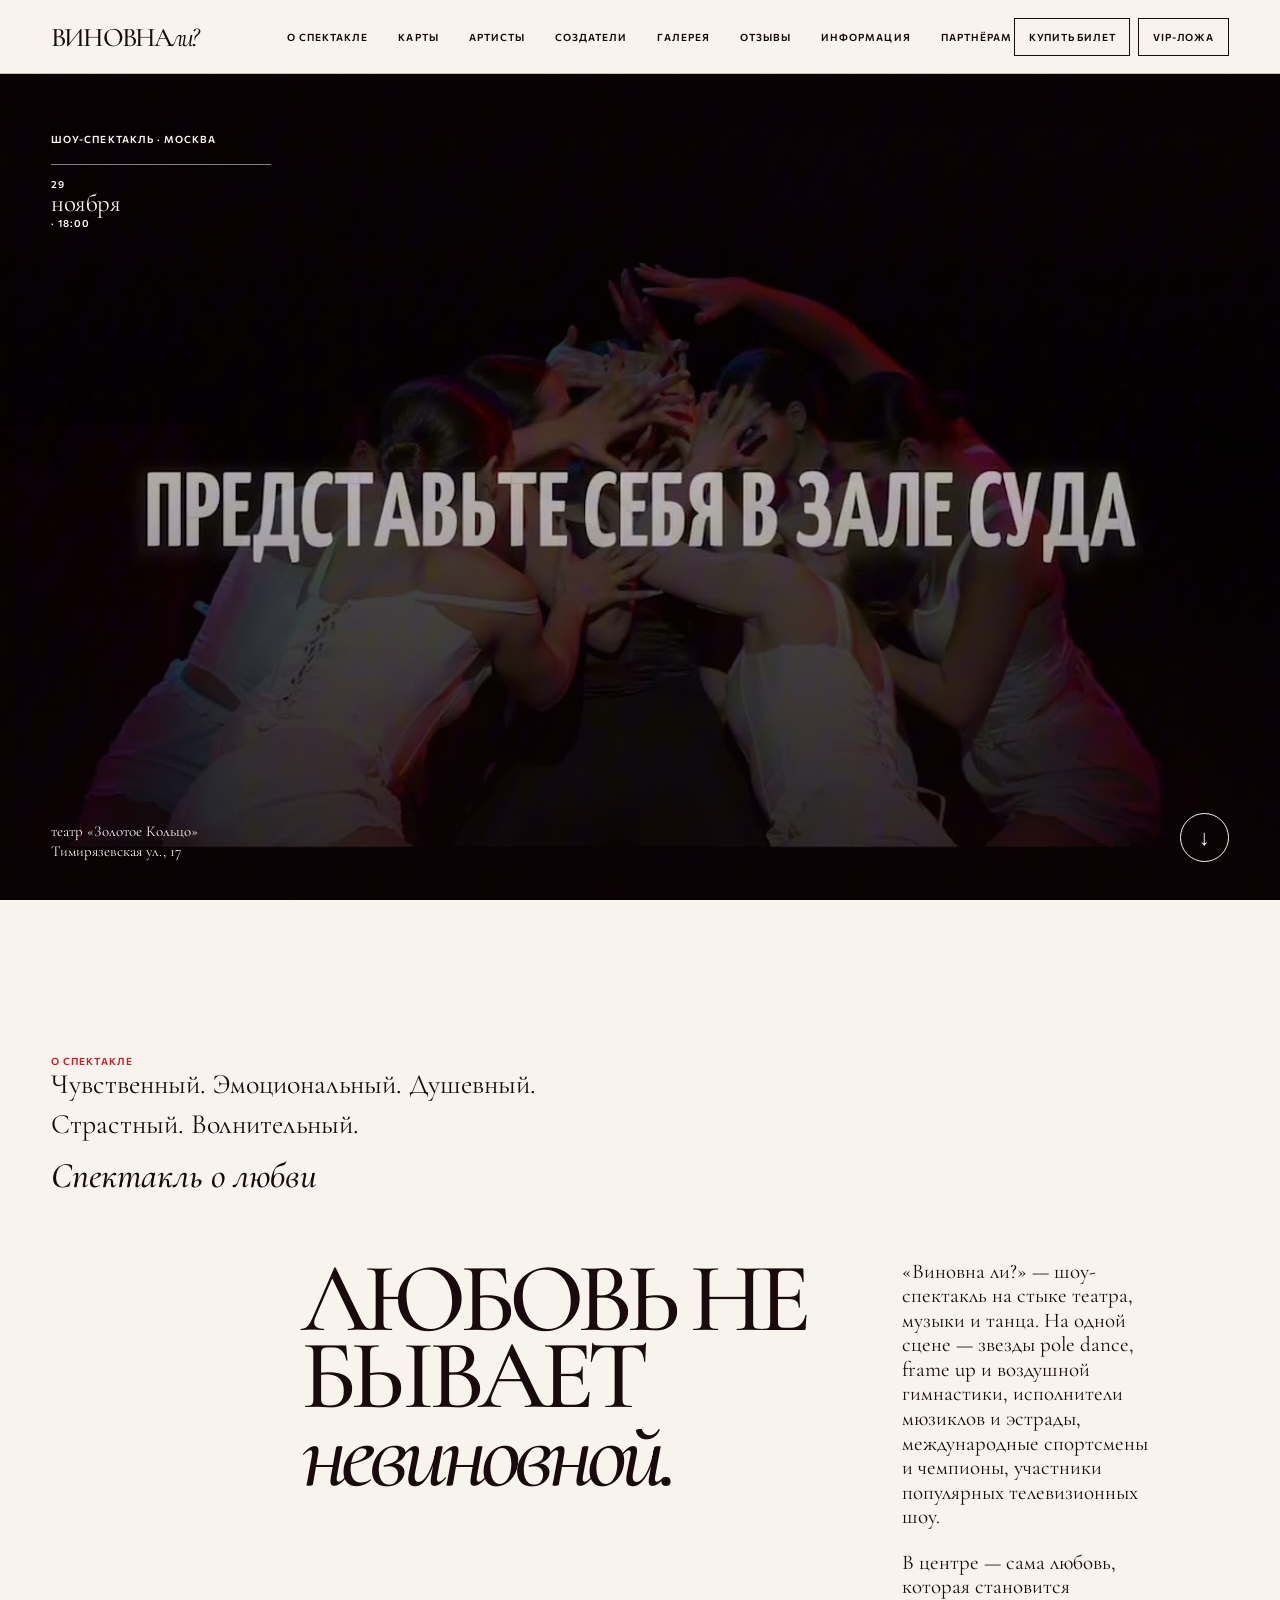
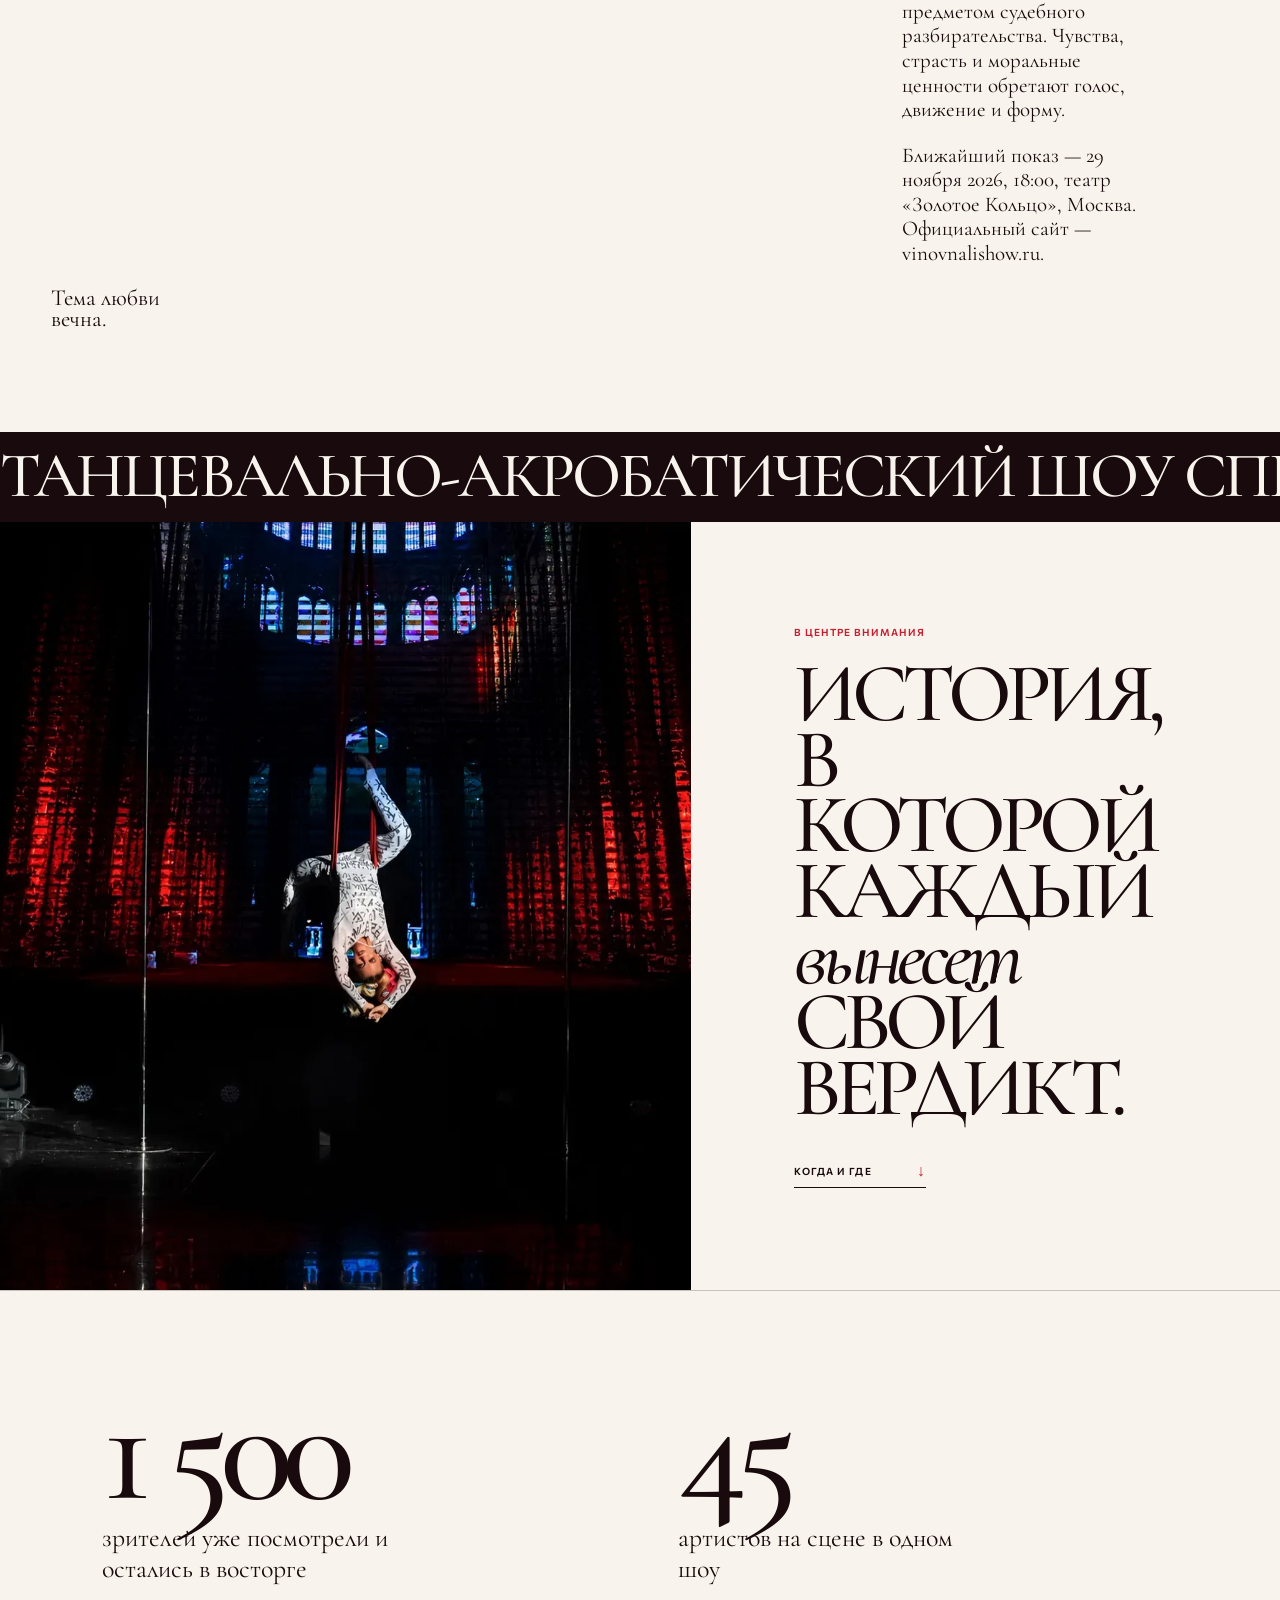
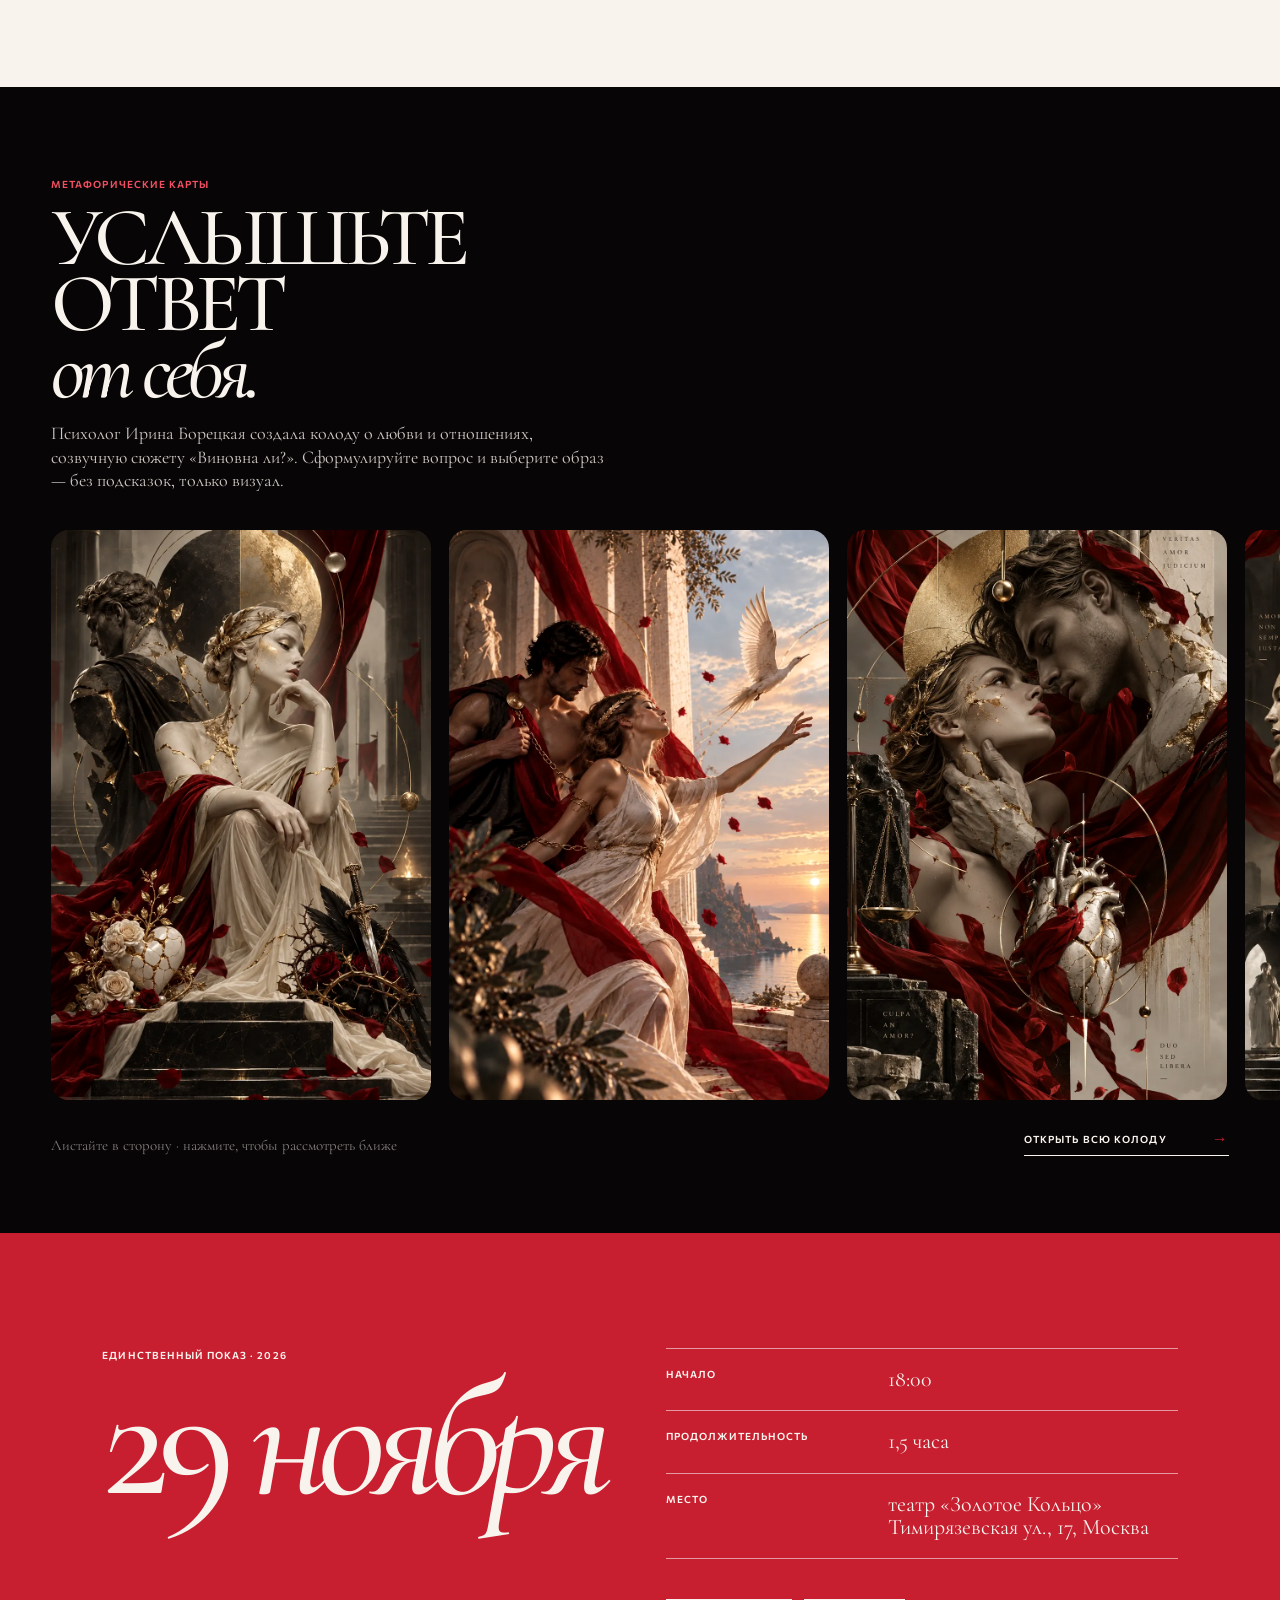
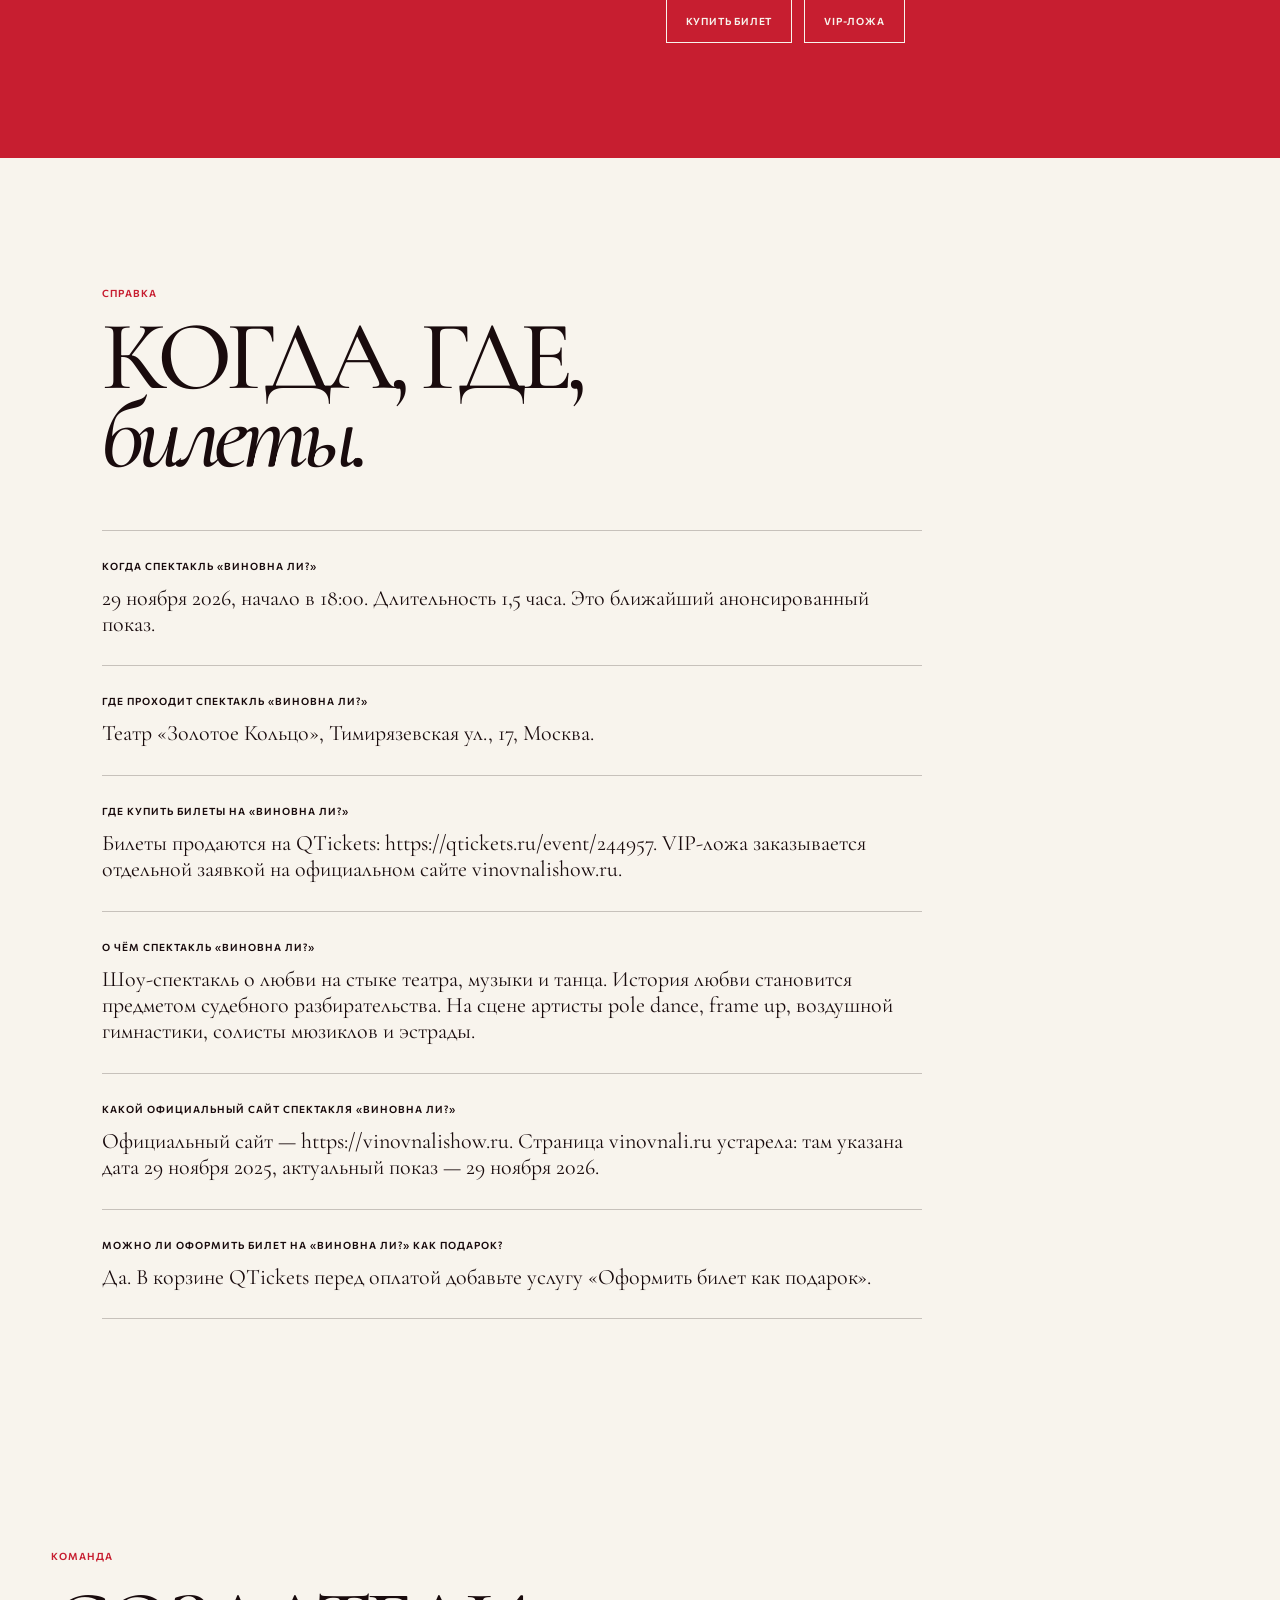
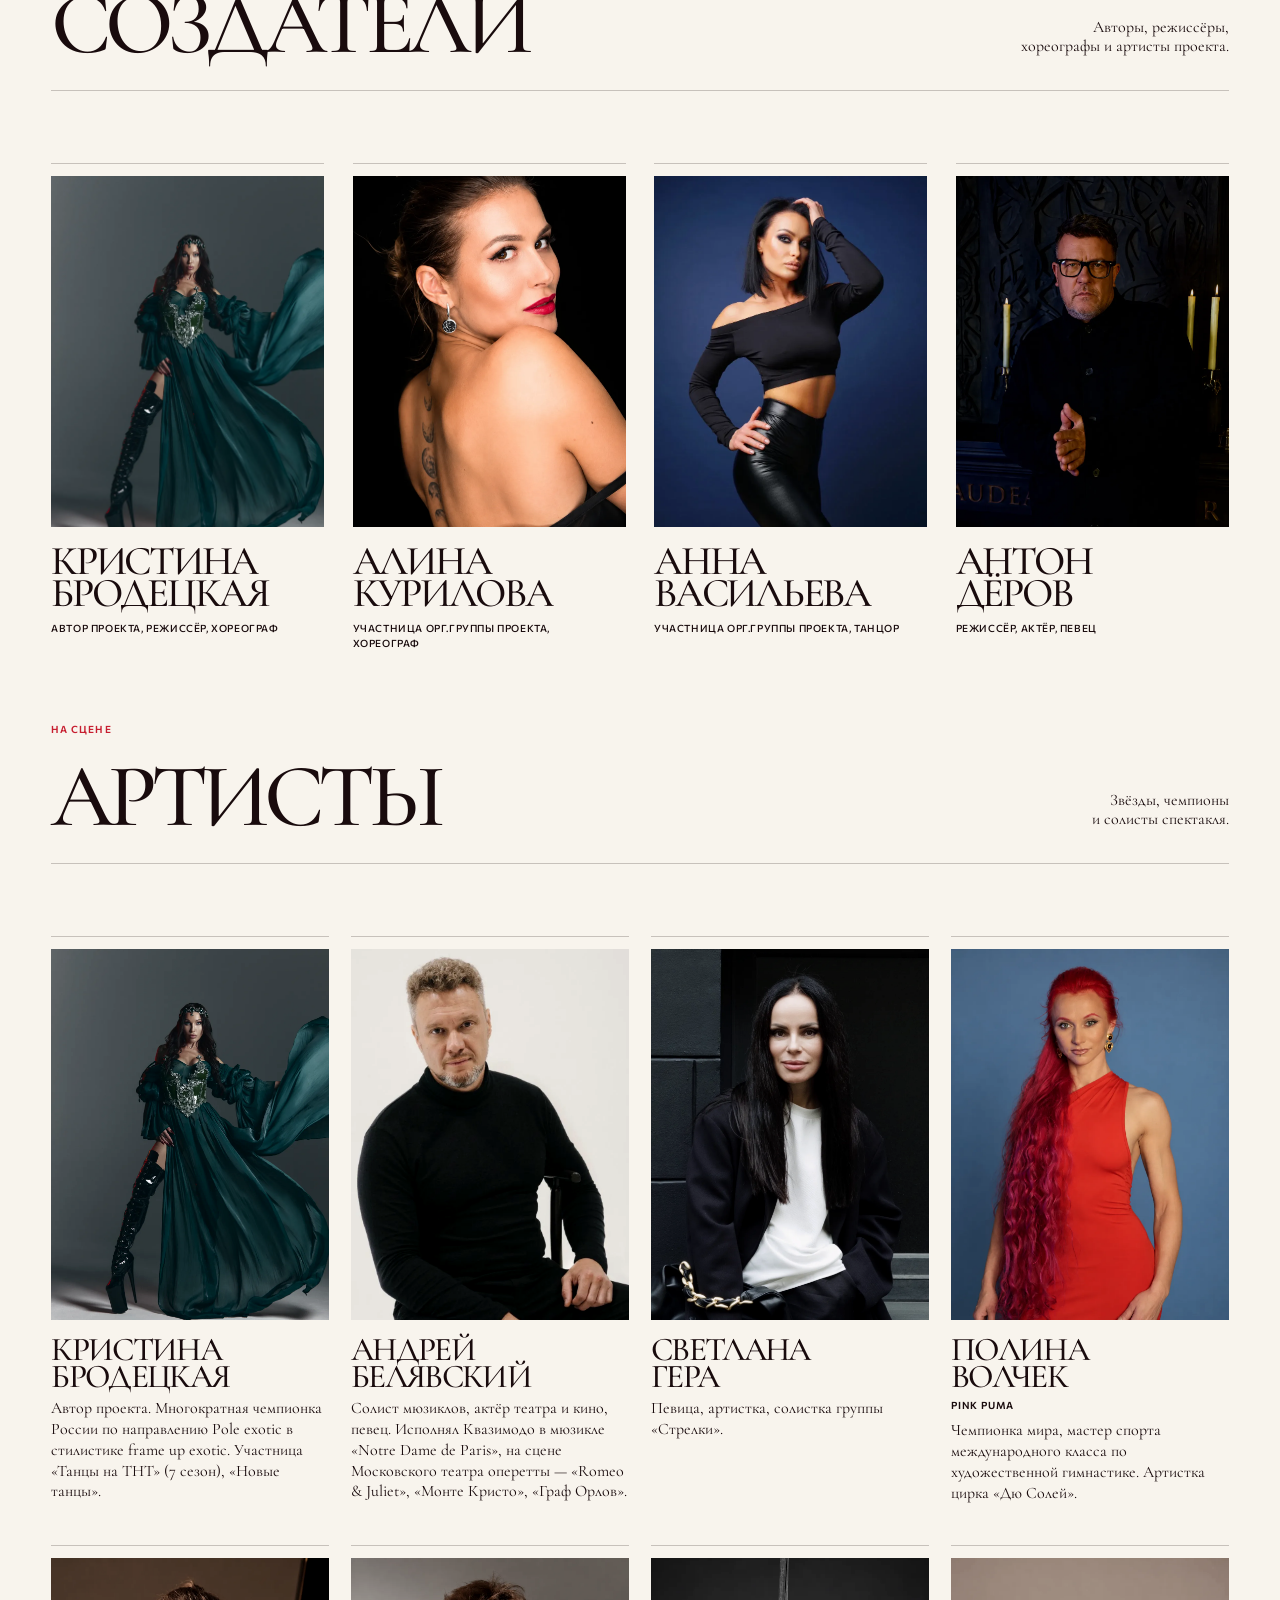
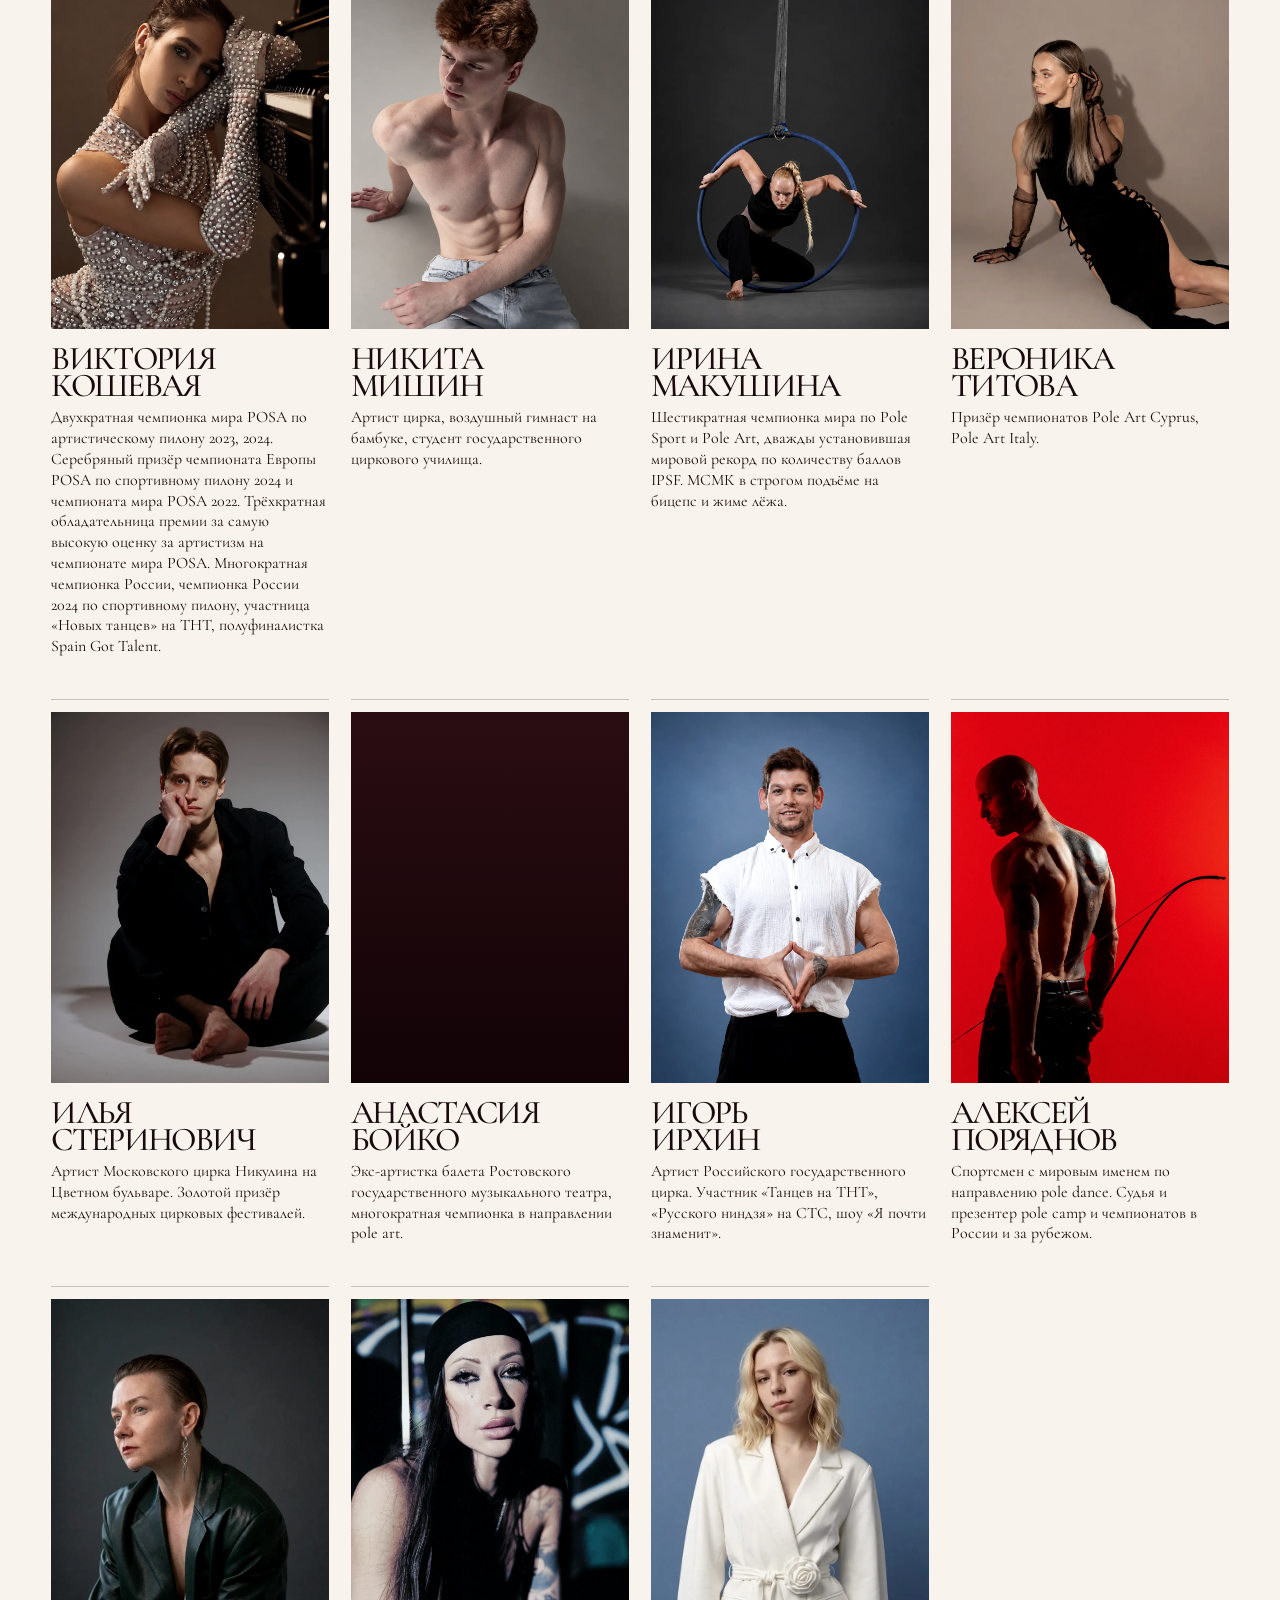
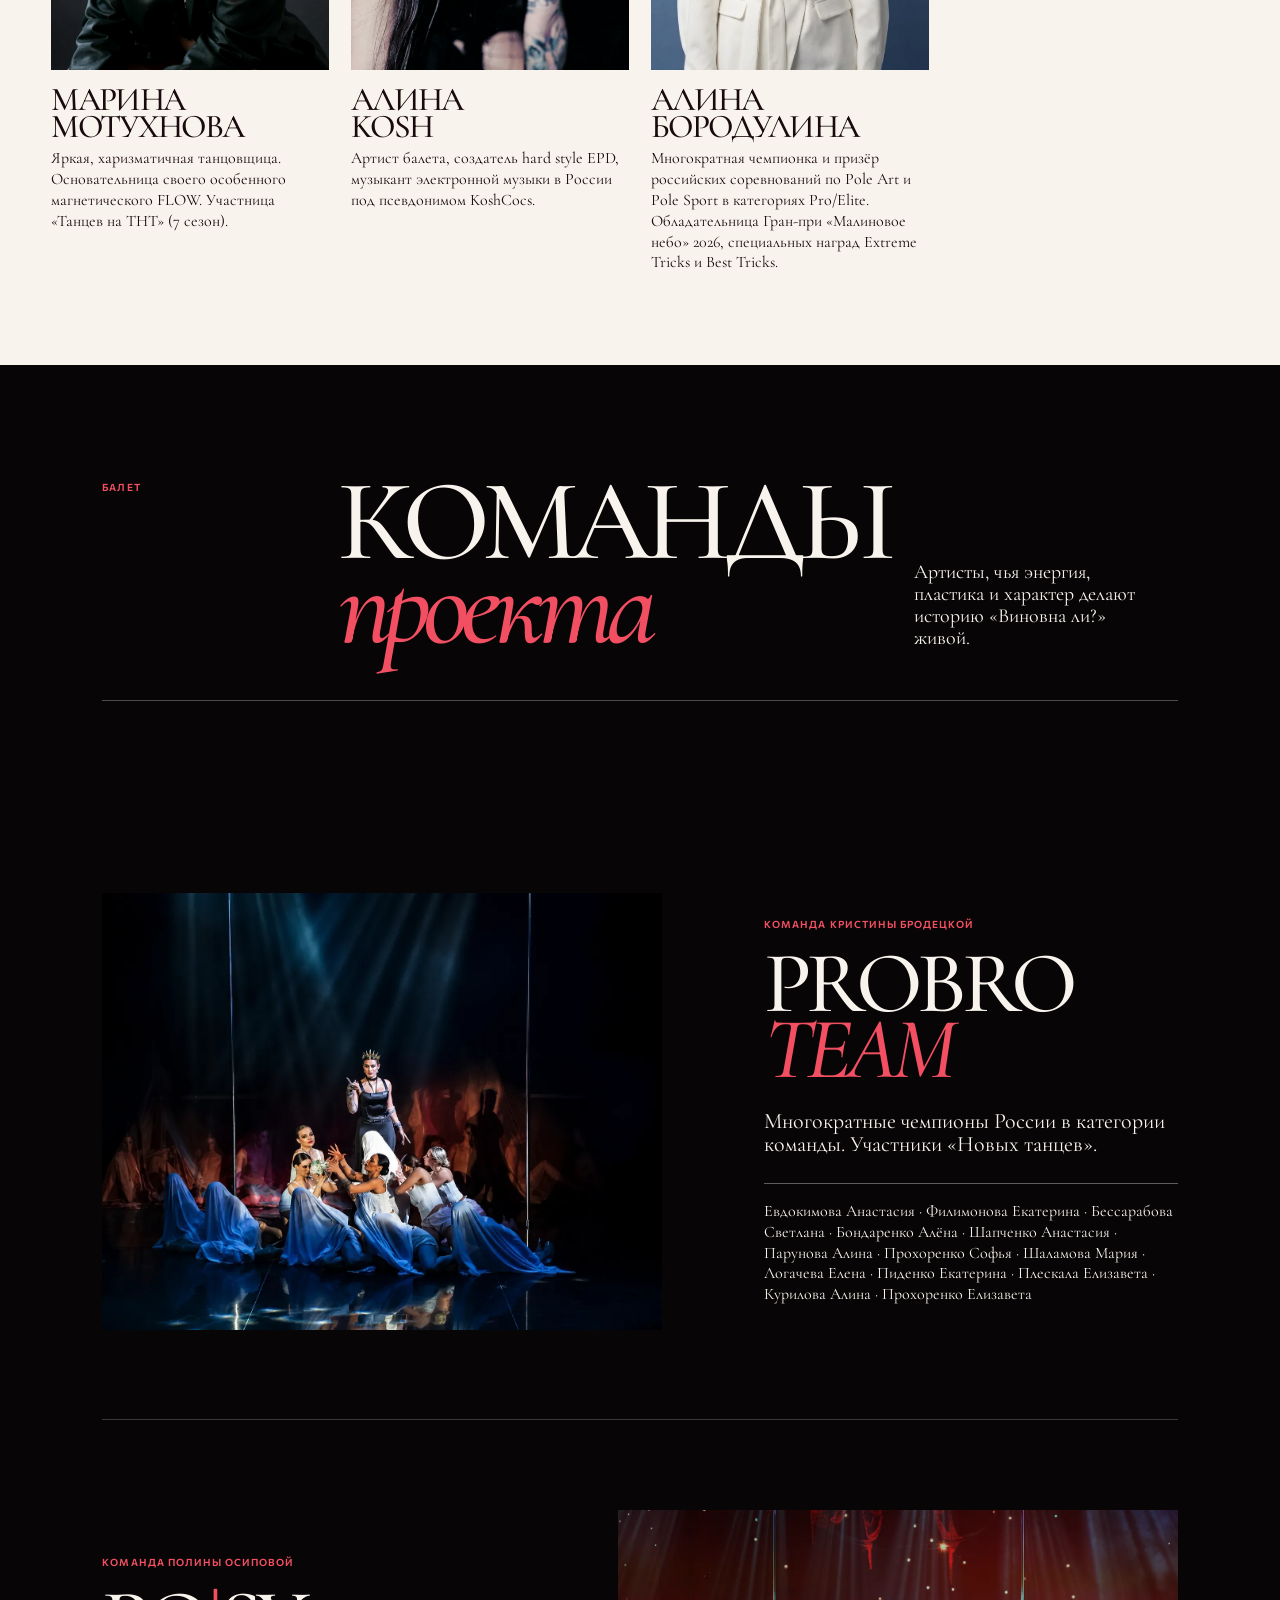
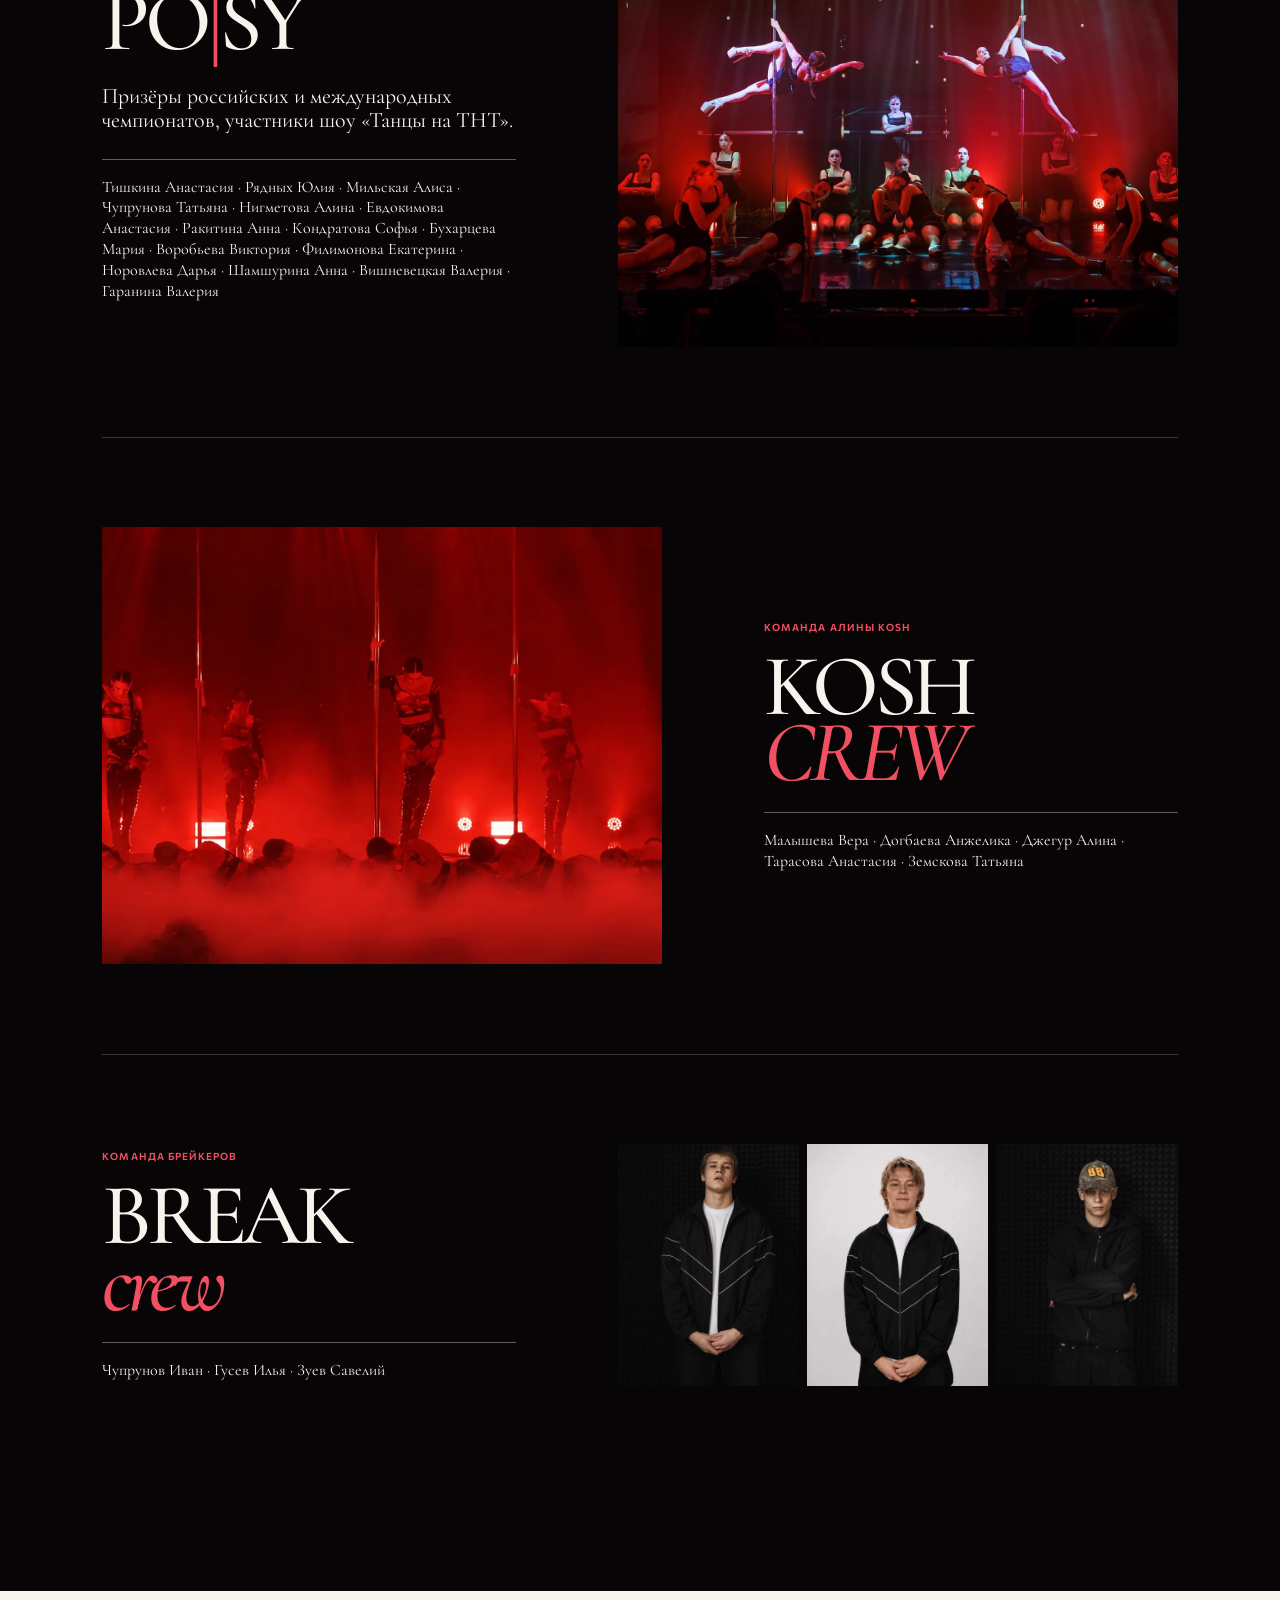
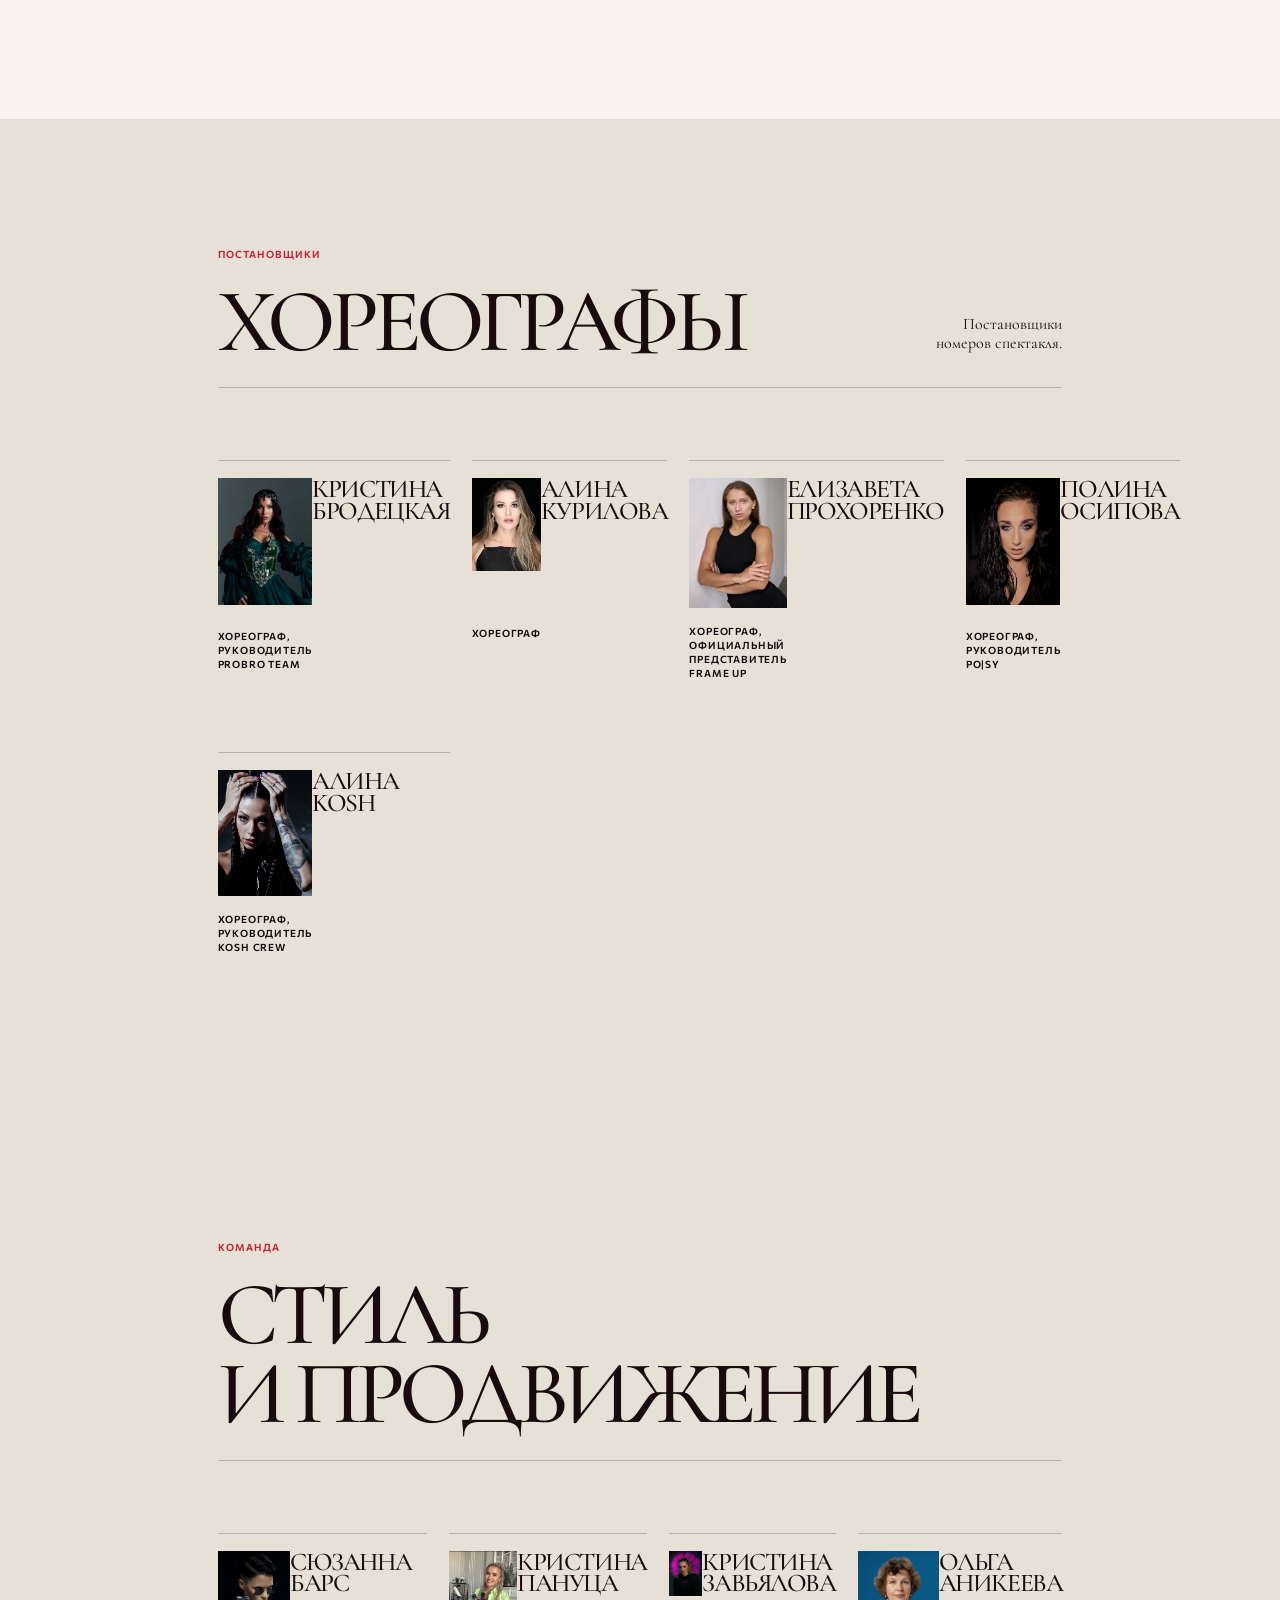
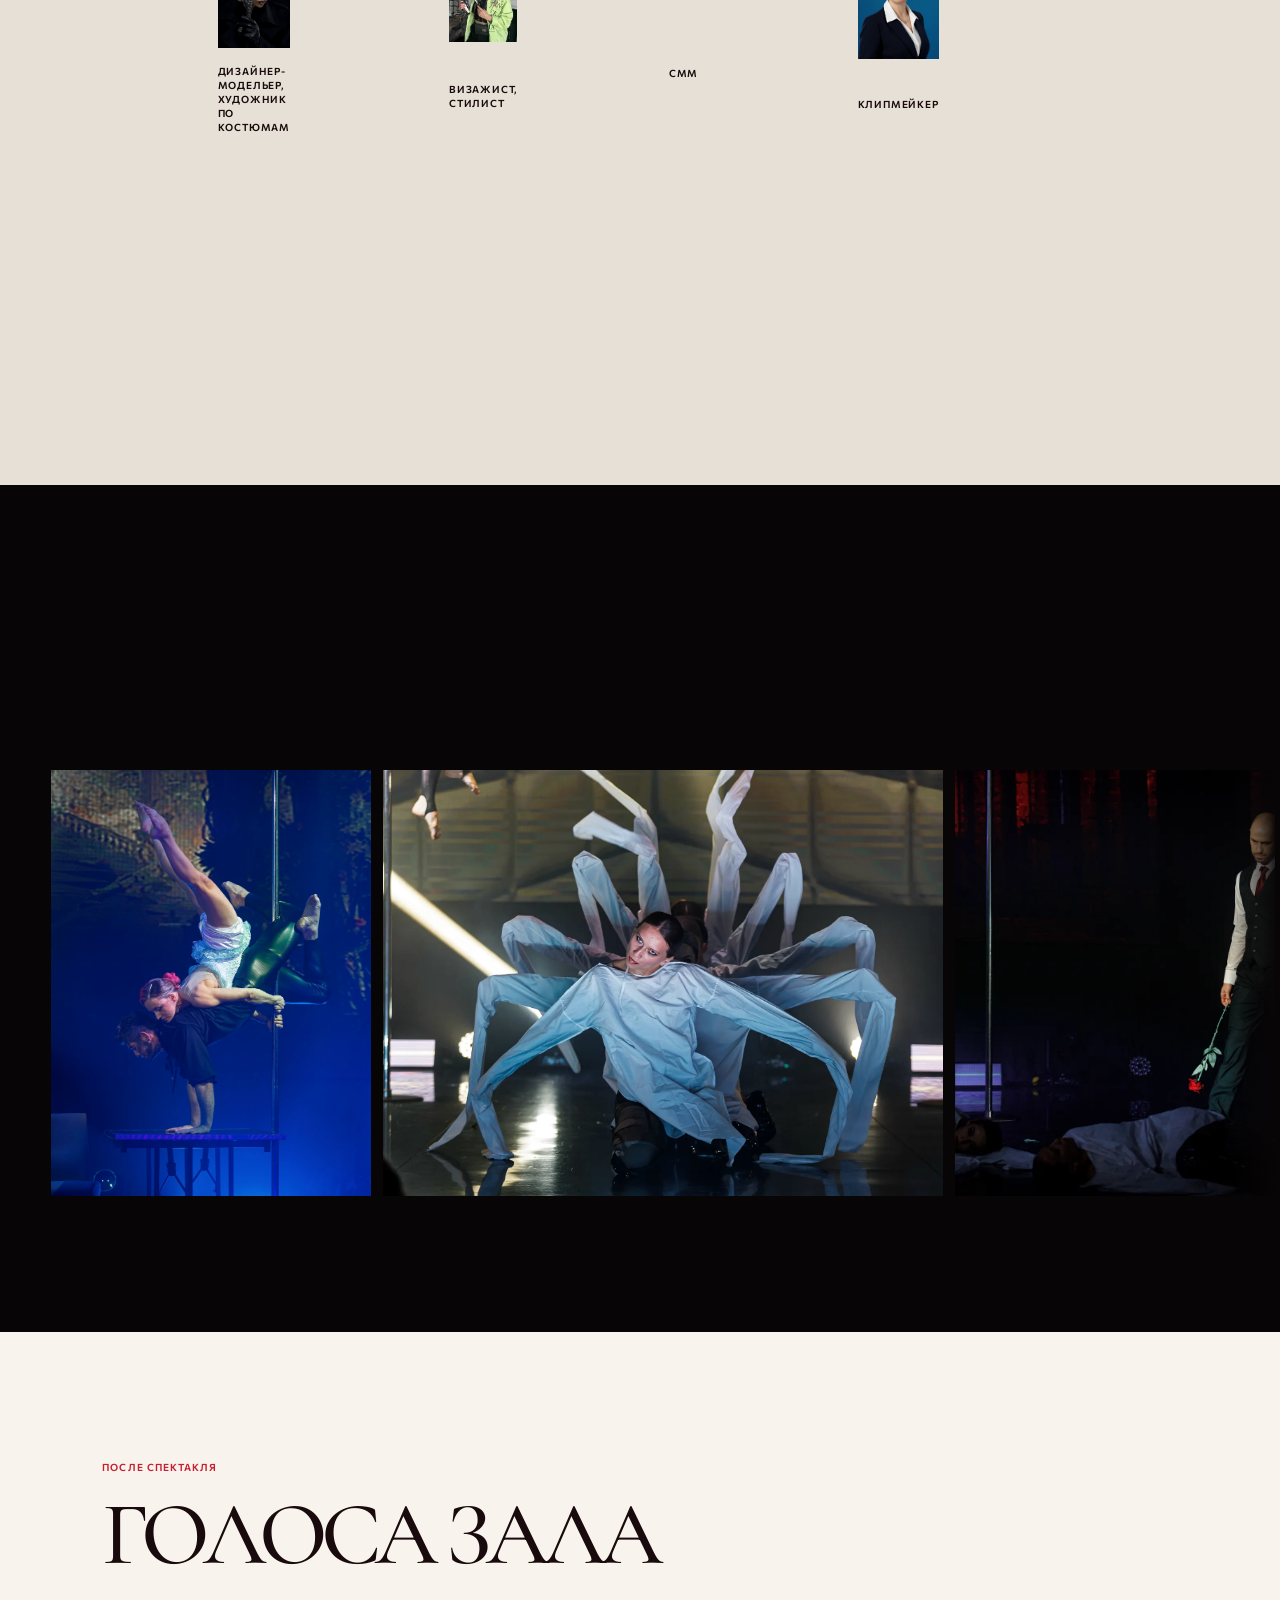
==== index.html @ f4ffb594 "Add Yandex Webmaster verification file for vinovnalishow.ru. Co-authored-by: Cursor <cursoragent@cur" ====
<!DOCTYPE html>
<html lang="ru">
<head>
  <meta charset="UTF-8">
  <meta name="viewport" content="width=device-width, initial-scale=1.0, maximum-scale=1.0, user-scalable=no, viewport-fit=cover">
  <meta name="description" content="«Виновна ли?» — шоу-спектакль о любви. Ближайший показ: 29 ноября 2026, 18:00, театр «Золотое Кольцо», Москва. Официальный сайт vinovnalishow.ru. Билеты в продаже.">
  <meta name="keywords" content="Виновна ли, Виновна ли спектакль, шоу-спектакль Москва, билеты Виновна ли, театр Золотое Кольцо, 29 ноября 2026, спектакль о любви, Кристина Бродецкая">
  <meta name="theme-color" content="#120306">
  <meta name="yandex-verification" content="a684977f9c9d00ffb9">
  <meta name="robots" content="index, follow">
  <title>Виновна ли? — шоу-спектакль 29 ноября 2026, театр «Золотое Кольцо», Москва</title>
  <link rel="canonical" href="https://vinovnalishow.ru/">
  <link rel="icon" href="favicon.svg" type="image/svg+xml">
  <link rel="icon" type="image/png" sizes="192x192" href="icons/icon-192.png">
  <link rel="apple-touch-icon" href="icons/apple-touch-icon.png">
  <meta property="og:type" content="website">
  <meta property="og:locale" content="ru_RU">
  <meta property="og:site_name" content="Виновна ли?">
  <meta property="og:title" content="Виновна ли? — шоу-спектакль 29 ноября 2026, Москва">
  <meta property="og:description" content="Танцевально-акробатический спектакль о любви. 29 ноября, 18:00, театр «Золотое Кольцо». Билеты в продаже.">
  <meta property="og:url" content="https://vinovnalishow.ru/">
  <meta property="og:image" content="https://vinovnalishow.ru/og.jpg">
  <meta property="og:image:secure_url" content="https://vinovnalishow.ru/og.jpg">
  <meta property="og:image:type" content="image/jpeg">
  <meta property="og:image:width" content="2400">
  <meta property="og:image:height" content="1260">
  <meta property="og:image:alt" content="Виновна ли? — 29 ноября, театр «Золотое Кольцо»">
  <meta name="twitter:card" content="summary_large_image">
  <meta name="twitter:title" content="Виновна ли? — шоу-спектакль 29 ноября 2026, Москва">
  <meta name="twitter:description" content="29 ноября, 18:00 · театр «Золотое Кольцо», Москва. Билеты в продаже.">
  <meta name="twitter:image" content="https://vinovnalishow.ru/og.jpg">
  <link rel="image_src" href="https://vinovnalishow.ru/og.jpg">
  <script type="application/ld+json">
  {
    "@context": "https://schema.org",
    "@graph": [
      {
        "@type": "TheaterEvent",
        "name": "Виновна ли?",
        "alternateName": ["Виновна Ли", "Виновна ли шоу-спектакль"],
        "description": "Шоу-спектакль о любви: театр, танец и акробатика. Ближайший показ — 29 ноября 2026, театр «Золотое Кольцо», Москва.",
        "speakable": {
          "@type": "SpeakableSpecification",
          "cssSelector": [".faq", ".event__info"]
        },
        "startDate": "2026-11-29T18:00:00+03:00",
        "endDate": "2026-11-29T19:30:00+03:00",
        "eventStatus": "https://schema.org/EventScheduled",
        "eventAttendanceMode": "https://schema.org/OfflineEventAttendanceMode",
        "image": ["https://vinovnalishow.ru/og.jpg"],
        "url": "https://vinovnalishow.ru/",
        "location": {
          "@type": "Place",
          "name": "Театр «Золотое Кольцо»",
          "address": {
            "@type": "PostalAddress",
            "streetAddress": "Тимирязевская ул., 17",
            "addressLocality": "Москва",
            "addressCountry": "RU"
          }
        },
        "organizer": {
          "@type": "Organization",
          "name": "Виновна ли?",
          "url": "https://vinovnalishow.ru/"
        },
        "offers": {
          "@type": "Offer",
          "name": "Билет на спектакль",
          "url": "https://qtickets.ru/event/244957",
          "availability": "https://schema.org/InStock",
          "priceCurrency": "RUB"
        }
      },
      {
        "@type": "Organization",
        "name": "Виновна ли?",
        "url": "https://vinovnalishow.ru/",
        "logo": "https://vinovnalishow.ru/icons/icon-512.png",
        "telephone": "++1-555-0027",
        "sameAs": [
          "https://t.me/vinovna_li_show",
          "https://www.instagram.com/vinovna_li_show/"
        ]
      },
      {
        "@type": "WebSite",
        "name": "Виновна ли?",
        "url": "https://vinovnalishow.ru/",
        "inLanguage": "ru-RU",
        "alternateName": "vinovnalishow.ru"
      },
      {
        "@type": "FAQPage",
        "url": "https://vinovnalishow.ru/#faq",
        "mainEntity": [
          {
            "@type": "Question",
            "name": "Когда спектакль «Виновна ли?»",
            "acceptedAnswer": {
              "@type": "Answer",
              "text": "29 ноября 2026, начало в 18:00. Длительность 1,5 часа. Это ближайший анонсированный показ."
            }
          },
          {
            "@type": "Question",
            "name": "Где проходит спектакль «Виновна ли?»",
            "acceptedAnswer": {
              "@type": "Answer",
              "text": "Театр «Золотое Кольцо», Тимирязевская ул., 17, Москва."
            }
          },
          {
            "@type": "Question",
            "name": "Где купить билеты на «Виновна ли?»",
            "acceptedAnswer": {
              "@type": "Answer",
              "text": "Билеты продаются на QTickets: https://qtickets.ru/event/244957. VIP-ложа заказывается отдельной заявкой на официальном сайте vinovnalishow.ru."
            }
          },
          {
            "@type": "Question",
            "name": "О чём спектакль «Виновна ли?»",
            "acceptedAnswer": {
              "@type": "Answer",
              "text": "Шоу-спектакль о любви на стыке театра, музыки и танца. История любви становится предметом судебного разбирательства. На сцене артисты pole dance, frame up, воздушной гимнастики, солисты мюзиклов и эстрады."
            }
          },
          {
            "@type": "Question",
            "name": "Какой официальный сайт спектакля «Виновна ли?»",
            "acceptedAnswer": {
              "@type": "Answer",
              "text": "Официальный сайт — https://vinovnalishow.ru. Страница vinovnali.ru устарела: там указана дата 29 ноября 2025, актуальный показ — 29 ноября 2026."
            }
          },
          {
            "@type": "Question",
            "name": "Можно ли оформить билет на «Виновна ли?» как подарок?",
            "acceptedAnswer": {
              "@type": "Answer",
              "text": "Да. В корзине QTickets перед оплатой добавьте услугу «Оформить билет как подарок»."
            }
          }
        ]
      }
    ]
  }
  </script>
  <link rel="preconnect" href="https://fonts.googleapis.com">
  <link rel="preconnect" href="https://fonts.gstatic.com" crossorigin>
  <link href="https://fonts.googleapis.com/css2?family=Commissioner:wght@400;500;600&family=Cormorant+Garamond:ital,wght@0,400;0,500;0,600;0,700;1,400;1,500;1,600&display=swap" rel="stylesheet">
  <link rel="stylesheet" href="styles.css?v=20260929b">
</head>
<body>
  <header class="site-header">
    <a class="brand" href="#top" aria-label="Виновна ли? — на главную">
      <span>Виновна</span><i>ли?</i>
    </a>
    <nav class="desktop-nav" aria-label="Основная навигация">
      <a href="#about">О спектакле</a>
      <a href="#cards">Карты</a>
      <a href="#artists">Артисты</a>
      <a href="#cast">Создатели</a>
      <a href="#gallery">Галерея</a>
      <a href="#reviews">Отзывы</a>
      <a href="#details">Информация</a>
      <a href="#partners">Партнёрам</a>
      <a class="nav-cta ticket-link" href="https://qtickets.ru/event/244957" target="_blank" rel="noopener">Купить билет</a>
      <button class="nav-cta" type="button" data-lead="vip">VIP-ложа</button>
    </nav>
    <div class="header-cta">
      <a class="button button--small ticket-link" href="https://qtickets.ru/event/244957" target="_blank" rel="noopener">Купить билет</a>
      <button class="button button--small button--ghost" type="button" data-lead="vip">VIP-ложа</button>
    </div>
    <button class="menu-toggle" aria-label="Открыть меню" aria-expanded="false"><span></span><span></span></button>
  </header>

  <main id="top">
    <section class="hero">
      <div class="hero__media">
        <video class="hero__video" src="media/video/hero.mp4?v=20260919b" autoplay muted loop playsinline webkit-playsinline preload="metadata" poster="media/video/hero-poster.jpg?v=20260919b" data-desktop-src="media/video/hero.mp4?v=20260919b" data-mobile-src="media/video/hero-mobile.mp4?v=20260919b" aria-hidden="true"></video>
      </div>
      <div class="hero__veil" aria-hidden="true"></div>
      <div class="hero__content">
        <div class="hero__details reveal">
          <p class="eyebrow">Шоу-спектакль · Москва</p>
          <p class="hero__date">29 <span>ноября</span> · 18:00</p>
        </div>
        <div class="hero__title reveal">
          <h1 class="visually-hidden">Виновна ли? — шоу-спектакль о любви, 29 ноября 2026, театр «Золотое Кольцо», Москва</h1>
          <div class="hero__cta">
            <a class="button button--light mobile-hero-ticket ticket-link" href="https://qtickets.ru/event/244957" target="_blank" rel="noopener">Купить билет</a>
            <button class="button button--light mobile-hero-ticket" type="button" data-lead="vip">VIP-ложа</button>
          </div>
        </div>
        <div class="hero__bottom reveal">
          <p>театр «Золотое Кольцо»<br>Тимирязевская ул., 17</p>
          <a class="round-link" href="#about" aria-label="Перейти к описанию спектакля">↓</a>
        </div>
      </div>
    </section>

    <section class="statement" id="about">
      <div class="statement__intro reveal">
        <p class="eyebrow eyebrow--red">О спектакле</p>
        <div class="statement__mood">
          <p>Чувственный. Эмоциональный. Душевный.</p>
          <p>Страстный. Волнительный.</p>
          <p class="statement__mood-title">Спектакль о любви</p>
        </div>
      </div>
      <div class="statement__side" aria-hidden="true"></div>
      <h2 class="reveal">Любовь не бывает<br><em>невиновной.</em></h2>
      <div class="statement__copy reveal">
        <p>«Виновна ли?» — шоу-спектакль на стыке театра, музыки и танца. На одной сцене — звезды pole dance, frame up и воздушной гимнастики, исполнители мюзиклов и эстрады, международные спортсмены и чемпионы, участники популярных телевизионных шоу.</p>
        <p>В центре — сама любовь, которая становится предметом судебного разбирательства. Чувства, страсть и моральные ценности обретают голос, движение и форму.</p>
        <p>Ближайший показ — 29 ноября 2026, 18:00, театр «Золотое Кольцо», Москва. Официальный сайт — vinovnalishow.ru.</p>
      </div>
      <div class="statement__note reveal">Тема любви<br>вечна.</div>
    </section>

    <section class="marquee" aria-label="Жанр спектакля">
      <div><span>танцевально-акробатический шоу спектакль</span><i>✦</i><span>танцевально-акробатический шоу спектакль</span><i>✦</i></div>
    </section>

    <section class="scene">
      <div class="scene__media reveal">
        <img src="media/images/site/performance-one.webp" alt="Воздушная гимнастка в красных полотнах на сцене спектакля «Виновна ли?»" width="1471" height="1069" loading="lazy">
      </div>
      <div class="scene__text reveal">
        <p class="eyebrow eyebrow--red">В центре внимания</p>
        <h2>История, в которой каждый <em>вынесет</em> свой вердикт.</h2>
        <div class="scene__links">
          <a class="text-link" href="#details">Когда и где <span>↓</span></a>
        </div>
      </div>
    </section>

    <section class="proof" aria-label="Спектакль в цифрах">
      <div class="proof__item reveal">
        <strong class="proof__num">1 500</strong>
        <p>зрителей уже посмотрели и остались в восторге</p>
      </div>
      <div class="proof__item reveal">
        <strong class="proof__num">45</strong>
        <p>артистов на сцене в одном шоу</p>
      </div>
    </section>

    <section class="oracle" id="cards">
      <div class="oracle__intro reveal">
        <p class="eyebrow">Метафорические карты</p>
        <h2>Услышьте ответ<br><em>от себя.</em></h2>
        <p class="oracle__lead">Психолог Ирина Борецкая создала колоду о любви и отношениях, созвучную сюжету «Виновна ли?». Сформулируйте вопрос и выберите образ — без подсказок, только визуал.</p>
      </div>

      <div class="oracle-rail-wrap reveal">
        <div class="oracle-rail" id="oracle-rail"></div>
      </div>

      <div class="oracle__foot reveal">
        <p class="oracle__note">Листайте в сторону · нажмите, чтобы рассмотреть ближе</p>
        <a class="text-link" href="cards.html">Открыть всю колоду <span>→</span></a>
      </div>
    </section>

    <section class="event" id="details">
      <div class="event__heading reveal">
        <p class="eyebrow">Единственный показ · 2026</p>
        <h2>29 <em>ноября</em></h2>
      </div>
      <div class="event__info reveal">
        <div><span>Начало</span><strong>18:00</strong></div>
        <div><span>Продолжительность</span><strong>1,5 часа</strong></div>
        <div><span>Место</span><strong>театр «Золотое Кольцо»<br>Тимирязевская ул., 17, Москва</strong></div>
      </div>
      <div class="event__actions reveal">
        <a class="button button--light ticket-link" href="https://qtickets.ru/event/244957" target="_blank" rel="noopener">Купить билет</a>
        <button class="button button--light" type="button" data-lead="vip">VIP-ложа</button>
      </div>
    </section>

    <section class="faq" id="faq">
      <div class="faq__intro reveal">
        <p class="eyebrow eyebrow--red">Справка</p>
        <h2>Когда, где,<br><em>билеты.</em></h2>
      </div>
      <dl class="faq__list">
        <div class="faq__item reveal">
          <dt>Когда спектакль «Виновна ли?»</dt>
          <dd>29 ноября 2026, начало в 18:00. Длительность 1,5 часа. Это ближайший анонсированный показ.</dd>
        </div>
        <div class="faq__item reveal">
          <dt>Где проходит спектакль «Виновна ли?»</dt>
          <dd>Театр «Золотое Кольцо», Тимирязевская ул., 17, Москва.</dd>
        </div>
        <div class="faq__item reveal">
          <dt>Где купить билеты на «Виновна ли?»</dt>
          <dd>Билеты продаются на QTickets: https://qtickets.ru/event/244957. VIP-ложа заказывается отдельной заявкой на официальном сайте vinovnalishow.ru.</dd>
        </div>
        <div class="faq__item reveal">
          <dt>О чём спектакль «Виновна ли?»</dt>
          <dd>Шоу-спектакль о любви на стыке театра, музыки и танца. История любви становится предметом судебного разбирательства. На сцене артисты pole dance, frame up, воздушной гимнастики, солисты мюзиклов и эстрады.</dd>
        </div>
        <div class="faq__item reveal">
          <dt>Какой официальный сайт спектакля «Виновна ли?»</dt>
          <dd>Официальный сайт — https://vinovnalishow.ru. Страница vinovnali.ru устарела: там указана дата 29 ноября 2025, актуальный показ — 29 ноября 2026.</dd>
        </div>
        <div class="faq__item reveal">
          <dt>Можно ли оформить билет на «Виновна ли?» как подарок?</dt>
          <dd>Да. В корзине QTickets перед оплатой добавьте услугу «Оформить билет как подарок».</dd>
        </div>
      </dl>
    </section>

    <section class="cast" id="cast">
      <div class="section-heading reveal">
        <p class="eyebrow eyebrow--red">Команда</p>
        <div class="section-heading__row">
          <h2>Создатели</h2>
          <p>Авторы, режиссёры,<br>хореографы и артисты проекта.</p>
        </div>
      </div>
      <div class="cast__grid">
        <article class="artist reveal">
          <div class="artist__image">
            <img src="media/images/creators/kristina-brodetskaya.webp" alt="Кристина Бродецкая" width="720" height="923" loading="lazy">
          </div>
          <h3>Кристина<br>Бродецкая</h3>
          <p>Автор проекта, режиссёр, хореограф</p>
        </article>
        <article class="artist reveal">
          <div class="artist__image">
            <img src="media/images/creators/alina-kurilova.webp" alt="Алина Курилова" width="720" height="923" loading="lazy">
          </div>
          <h3>Алина<br>Курилова</h3>
          <p>Участница орг.группы проекта, хореограф</p>
        </article>
        <article class="artist reveal">
          <div class="artist__image">
            <img src="media/images/creators/anna-vasileva.webp" alt="Анна Васильева" width="720" height="923" loading="lazy">
          </div>
          <h3>Анна<br>Васильева</h3>
          <p>Участница орг.группы проекта, танцор</p>
        </article>
        <article class="artist reveal">
          <div class="artist__image">
            <img src="media/images/creators/anton-derov.webp" alt="Антон Дёров" width="720" height="923" loading="lazy">
          </div>
          <h3>Антон<br>Дёров</h3>
          <p>Режиссёр, актёр, певец</p>
        </article>
      </div>
      <div class="artists" id="artists">
        <div class="section-heading reveal">
          <p class="eyebrow eyebrow--red">На сцене</p>
          <div class="section-heading__row">
            <h2>Артисты</h2>
            <p>Звёзды, чемпионы<br>и солисты спектакля.</p>
          </div>
        </div>
        <div class="people-grid">
          <article class="person reveal">
            <div class="portrait"><img src="media/images/artists/kristina-brodetskaya.webp" alt="Кристина Бродецкая" loading="lazy"></div>
            <h3>Кристина<br>Бродецкая</h3>
            <p class="person__bio">Автор проекта. Многократная чемпионка России по направлению Pole exotic в стилистике frame up exotic. Участница «Танцы на ТНТ» (7 сезон), «Новые танцы».</p>
          </article>
          <article class="person reveal">
            <div class="portrait"><img src="media/images/artists/andrey-belyavsky.webp" alt="Андрей Белявский" loading="lazy"></div>
            <h3>Андрей<br>Белявский</h3>
            <p class="person__bio">Солист мюзиклов, актёр театра и кино, певец. Исполнял Квазимодо в мюзикле «Notre Dame de Paris», на сцене Московского театра оперетты — «Romeo & Juliet», «Монте Кристо», «Граф Орлов».</p>
          </article>
          <article class="person reveal">
            <div class="portrait"><img src="media/images/artists/svetlana-gera.webp" alt="Светлана Гера" loading="lazy"></div>
            <h3>Светлана<br>Гера</h3>
            <p class="person__bio">Певица, артистка, солистка группы «Стрелки».</p>
          </article>
          <article class="person reveal">
            <div class="portrait"><img src="media/images/artists/polina-volchek.webp" alt="Полина Волчек, Pink Puma" loading="lazy"></div>
            <h3>Полина<br>Волчек</h3>
            <p class="person__role">Pink Puma</p>
            <p class="person__bio">Чемпионка мира, мастер спорта международного класса по художественной гимнастике. Артистка цирка «Дю Солей».</p>
          </article>
          <article class="person reveal">
            <div class="portrait"><img src="media/images/artists/victoria-koshevaya.webp" alt="Виктория Кошевая" loading="lazy"></div>
            <h3>Виктория<br>Кошевая</h3>
            <p class="person__bio">Двухкратная чемпионка мира POSA по артистическому пилону 2023, 2024. Серебряный призёр чемпионата Европы POSA по спортивному пилону 2024 и чемпионата мира POSA 2022. Трёхкратная обладательница премии за самую высокую оценку за артистизм на чемпионате мира POSA. Многократная чемпионка России, чемпионка России 2024 по спортивному пилону, участница «Новых танцев» на ТНТ, полуфиналистка Spain Got Talent.</p>
          </article>
          <article class="person reveal">
            <div class="portrait"><img src="media/images/artists/nikita-mishin.webp" alt="Никита Мишин" loading="lazy"></div>
            <h3>Никита<br>Мишин</h3>
            <p class="person__bio">Артист цирка, воздушный гимнаст на бамбуке, студент государственного циркового училища.</p>
          </article>
          <article class="person reveal">
            <div class="portrait"><img src="media/images/artists/irina-makushina.webp" alt="Ирина Макушина" loading="lazy"></div>
            <h3>Ирина<br>Макушина</h3>
            <p class="person__bio">Шестикратная чемпионка мира по Pole Sport и Pole Art, дважды установившая мировой рекорд по количеству баллов IPSF. МСМК в строгом подъёме на бицепс и жиме лёжа.</p>
          </article>
          <article class="person reveal">
            <div class="portrait"><img src="media/images/artists/veronika-titova.webp" alt="Вероника Титова" loading="lazy"></div>
            <h3>Вероника<br>Титова</h3>
            <p class="person__bio">Призёр чемпионатов Pole Art Cyprus, Pole Art Italy.</p>
          </article>
          <article class="person reveal">
            <div class="portrait"><img src="media/images/artists/ilya-sterinovich.webp" alt="Илья Стеринович" loading="lazy"></div>
            <h3>Илья<br>Стеринович</h3>
            <p class="person__bio">Артист Московского цирка Никулина на Цветном бульваре. Золотой призёр международных цирковых фестивалей.</p>
          </article>
          <article class="person reveal">
            <div class="portrait portrait--empty" aria-hidden="true"></div>
            <h3>Анастасия<br>Бойко</h3>
            <p class="person__bio">Экс-артистка балета Ростовского государственного музыкального театра, многократная чемпионка в направлении pole art.</p>
          </article>
          <article class="person reveal">
            <div class="portrait"><img src="media/images/artists/igor-irkhin.webp" alt="Игорь Ирхин" loading="lazy"></div>
            <h3>Игорь<br>Ирхин</h3>
            <p class="person__bio">Артист Российского государственного цирка. Участник «Танцев на ТНТ», «Русского ниндзя» на СТС, шоу «Я почти знаменит».</p>
          </article>
          <article class="person reveal">
            <div class="portrait"><img src="media/images/artists/alexey-poryadnov.webp" alt="Алексей Поряднов" loading="lazy"></div>
            <h3>Алексей<br>Поряднов</h3>
            <p class="person__bio">Спортсмен с мировым именем по направлению pole dance. Судья и презентер pole camp и чемпионатов в России и за рубежом.</p>
          </article>
          <article class="person reveal">
            <div class="portrait"><img src="media/images/artists/marina-motukhnova.webp" alt="Марина Мотухнова" loading="lazy"></div>
            <h3>Марина<br>Мотухнова</h3>
            <p class="person__bio">Яркая, харизматичная танцовщица. Основательница своего особенного магнетического FLOW. Участница «Танцев на ТНТ» (7 сезон).</p>
          </article>
          <article class="person reveal">
            <div class="portrait"><img src="media/images/artists/alina-kosh.webp" alt="Алина KOSH" loading="lazy"></div>
            <h3>Алина<br>KOSH</h3>
            <p class="person__bio">Артист балета, создатель hard style EPD, музыкант электронной музыки в России под псевдонимом KoshCocs.</p>
          </article>
          <article class="person reveal">
            <div class="portrait"><img src="media/images/artists/alina-borodulina.webp" alt="Алина Бородулина" loading="lazy"></div>
            <h3>Алина<br>Бородулина</h3>
            <p class="person__bio">Многократная чемпионка и призёр российских соревнований по Pole Art и Pole Sport в категориях Pro/Elite. Обладательница Гран-при «Малиновое небо» 2026, специальных наград Extreme Tricks и Best Tricks.</p>
          </article>
        </div>
      </div>

      <div class="full-cast" id="teams">
        <div class="team-intro">
          <p class="eyebrow">Балет</p>
          <h3>Команды<br><em>проекта</em></h3>
          <p>Артисты, чья энергия, пластика и характер делают историю «Виновна ли?» живой.</p>
        </div>
        <article class="team-panel">
          <div class="team-panel__media">
            <img src="media/images/teams/probro.webp" alt="PROBRO TEAM на сцене спектакля «Виновна ли?»" width="1431" height="1099" loading="lazy">
          </div>
          <div class="team-panel__copy">
            <p class="eyebrow">Команда Кристины Бродецкой</p>
            <h3>PROBRO <em>TEAM</em></h3>
            <p class="team-panel__description">Многократные чемпионы России в категории команды. Участники «Новых танцев».</p>
            <p class="team-panel__names">Евдокимова Анастасия · Филимонова Екатерина · Бессарабова Светлана · Бондаренко Алёна · Шапченко Анастасия · Парунова Алина · Прохоренко Софья · Шаламова Мария · Логачева Елена · Пиденко Екатерина · Плескала Елизавета · Курилова Алина · Прохоренко Елизавета</p>
          </div>
        </article>
        <article class="team-panel team-panel--reverse">
          <div class="team-panel__media">
            <img src="media/images/teams/posy.webp" alt="Команда PO|SY на сцене" loading="lazy">
          </div>
          <div class="team-panel__copy">
            <p class="eyebrow">Команда Полины Осиповой</p>
            <h3>PO<span class="team-slash">|</span>SY</h3>
            <p class="team-panel__description">Призёры российских и международных чемпионатов, участники шоу «Танцы на ТНТ».</p>
            <p class="team-panel__names">Тишкина Анастасия · Рядных Юлия · Мильская Алиса · Чупрунова Татьяна · Нигметова Алина · Евдокимова Анастасия · Ракитина Анна · Кондратова Софья · Бухарцева Мария · Воробьева Виктория · Филимонова Екатерина · Норовлева Дарья · Шамшурина Анна · Вишневецкая Валерия · Гаранина Валерия</p>
          </div>
        </article>
        <article class="team-panel">
          <div class="team-panel__media">
            <img src="media/images/teams/kosh.webp" alt="KOSH CREW на сцене" loading="lazy">
          </div>
          <div class="team-panel__copy">
            <p class="eyebrow">Команда Алины KOSH</p>
            <h3>KOSH <em>CREW</em></h3>
            <p class="team-panel__names">Малышева Вера · Догбаева Анжелика · Джегур Алина · Тарасова Анастасия · Земскова Татьяна</p>
          </div>
        </article>
        <article class="team-panel team-panel--reverse">
          <div class="team-panel__media team-portraits">
            <div class="portrait"><img src="media/images/teams/breaker-1.webp" alt="" loading="lazy"></div>
            <div class="portrait"><img src="media/images/teams/breaker-2.webp" alt="" loading="lazy"></div>
            <div class="portrait"><img src="media/images/teams/breaker-3.webp" alt="" loading="lazy"></div>
          </div>
          <div class="team-panel__copy">
            <p class="eyebrow">Команда брейкеров</p>
            <h3>Break<br><em>crew</em></h3>
            <p class="team-panel__names">Чупрунов Иван · Гусев Илья · Зуев Савелий</p>
          </div>
        </article>
      </div>
    </section>

    <section class="credits credits--people" id="choreographers">
      <div class="section-heading reveal">
        <p class="eyebrow eyebrow--red">Постановщики</p>
        <div class="section-heading__row">
          <h2>Хореографы</h2>
          <p>Постановщики<br>номеров спектакля.</p>
        </div>
      </div>
      <div class="people-grid">
        <article class="person reveal">
          <div class="portrait"><img src="media/images/choreographers/kristina-brodetskaya.webp" alt="Кристина Бродецкая" loading="lazy"></div>
          <h3>Кристина Бродецкая</h3>
          <p class="person__role">Хореограф, руководитель PROBRO TEAM</p>
        </article>
        <article class="person reveal">
          <div class="portrait"><img src="media/images/choreographers/alina-kurilova.webp" alt="Алина Курилова" loading="lazy"></div>
          <h3>Алина Курилова</h3>
          <p class="person__role">Хореограф</p>
        </article>
        <article class="person reveal">
          <div class="portrait"><img src="media/images/choreographers/elizaveta-prohorenko.webp" alt="Елизавета Прохоренко" loading="lazy"></div>
          <h3>Елизавета Прохоренко</h3>
          <p class="person__role">Хореограф, официальный представитель frame up</p>
        </article>
        <article class="person reveal">
          <div class="portrait"><img src="media/images/choreographers/polina-osipova.webp" alt="Полина Осипова" loading="lazy"></div>
          <h3>Полина Осипова</h3>
          <p class="person__role">Хореограф, руководитель PO|SY</p>
        </article>
        <article class="person reveal">
          <div class="portrait"><img src="media/images/choreographers/alina-kosh.webp" alt="Алина Kosh" loading="lazy"></div>
          <h3>Алина Kosh</h3>
          <p class="person__role">Хореограф, руководитель KOSH CREW</p>
        </article>
      </div>
    </section>

    <section class="credits credits--people credits--style" id="style">
      <div class="section-heading reveal">
        <p class="eyebrow eyebrow--red">Команда</p>
        <div class="section-heading__row">
          <h2>Стиль<br>и продвижение</h2>
        </div>
      </div>
      <div class="people-grid">
        <article class="person reveal">
          <div class="portrait"><img src="media/images/style/suzanna-bars.webp" alt="Сюзанна Барс" loading="lazy"></div>
          <h3>Сюзанна Барс</h3>
          <p class="person__role">Дизайнер-модельер, художник по костюмам</p>
        </article>
        <article class="person reveal">
          <div class="portrait"><img src="media/images/style/kristina-panutsa.webp" alt="Кристина Пануца" loading="lazy"></div>
          <h3>Кристина Пануца</h3>
          <p class="person__role">Визажист, стилист</p>
        </article>
        <article class="person reveal">
          <div class="portrait"><img src="media/images/style/kristina-zavyalova.webp" alt="Кристина Завьялова" loading="lazy"></div>
          <h3>Кристина Завьялова</h3>
          <p class="person__role">СММ</p>
        </article>
        <article class="person reveal">
          <div class="portrait"><img src="media/images/style/olga-anikeeva.webp" alt="Ольга Аникеева" loading="lazy"></div>
          <h3>Ольга Аникеева</h3>
          <p class="person__role">Клипмейкер</p>
        </article>
        <article class="person reveal">
          <div class="portrait"><img src="media/images/style/svetlana-bessarabova.webp" alt="Светлана Бессарабова" loading="lazy"></div>
          <h3>Светлана Бессарабова</h3>
          <p class="person__role">Орг. группа</p>
        </article>
      </div>
    </section>

    <section class="gallery" id="gallery">
      <div class="section-heading reveal">
        <p class="eyebrow">Кадры</p>
        <div class="section-heading__row">
          <h2>Галерея</h2>
          <div class="gallery__toolbar">
            <p>Листайте в сторону</p>
            <div class="gallery__arrows">
              <button type="button" class="gallery__arrow" data-gallery-dir="-1" aria-label="Предыдущие кадры"></button>
              <button type="button" class="gallery__arrow" data-gallery-dir="1" aria-label="Следующие кадры"></button>
            </div>
          </div>
        </div>
      </div>
      <div class="gallery__viewport">
        <div class="gallery__rail" id="gallery-rail" tabindex="0" aria-label="Кадры спектакля">
          <button type="button" class="gallery__shot" data-index="0"><img src="media/images/gallery/01.webp" alt="Кадр спектакля «Виновна ли?»" loading="lazy"></button>
          <button type="button" class="gallery__shot gallery__shot--wide" data-index="1"><img src="media/images/gallery/02.webp" alt="Кадр спектакля «Виновна ли?»" loading="lazy"></button>
          <button type="button" class="gallery__shot" data-index="2"><img src="media/images/gallery/03.webp" alt="Кадр спектакля «Виновна ли?»" loading="lazy"></button>
          <button type="button" class="gallery__shot gallery__shot--wide" data-index="3"><img src="media/images/gallery/04.webp" alt="Кадр спектакля «Виновна ли?»" loading="lazy"></button>
          <button type="button" class="gallery__shot" data-index="4"><img src="media/images/gallery/05.webp" alt="Кадр спектакля «Виновна ли?»" loading="lazy"></button>
          <button type="button" class="gallery__shot" data-index="5"><img src="media/images/gallery/06.webp" alt="Кадр спектакля «Виновна ли?»" loading="lazy"></button>
          <button type="button" class="gallery__shot gallery__shot--wide" data-index="6"><img src="media/images/gallery/07.webp" alt="Кадр спектакля «Виновна ли?»" loading="lazy"></button>
          <button type="button" class="gallery__shot" data-index="7"><img src="media/images/gallery/08.webp" alt="Кадр спектакля «Виновна ли?»" loading="lazy"></button>
          <button type="button" class="gallery__shot gallery__shot--wide" data-index="8"><img src="media/images/gallery/09.webp" alt="Кадр спектакля «Виновна ли?»" loading="lazy"></button>
          <button type="button" class="gallery__shot" data-index="9"><img src="media/images/gallery/10.webp" alt="Кадр спектакля «Виновна ли?»" loading="lazy"></button>
          <button type="button" class="gallery__shot gallery__shot--wide" data-index="10"><img src="media/images/gallery/11.webp" alt="Кадр спектакля «Виновна ли?»" loading="lazy"></button>
          <button type="button" class="gallery__shot" data-index="11"><img src="media/images/gallery/12.webp" alt="Кадр спектакля «Виновна ли?»" loading="lazy"></button>
          <button type="button" class="gallery__shot gallery__shot--wide" data-index="12"><img src="media/images/gallery/13.webp" alt="Кадр спектакля «Виновна ли?»" loading="lazy"></button>
          <button type="button" class="gallery__shot" data-index="13"><img src="media/images/gallery/14.webp" alt="Кадр спектакля «Виновна ли?»" loading="lazy"></button>
          <button type="button" class="gallery__shot" data-index="14"><img src="media/images/gallery/15.webp" alt="Кадр спектакля «Виновна ли?»" loading="lazy"></button>
          <button type="button" class="gallery__shot gallery__shot--wide" data-index="15"><img src="media/images/gallery/16.webp" alt="Кадр спектакля «Виновна ли?»" loading="lazy"></button>
          <button type="button" class="gallery__shot" data-index="16"><img src="media/images/gallery/17.webp" alt="Кадр спектакля «Виновна ли?»" loading="lazy"></button>
        </div>
      </div>
    </section>

    <section class="voices" id="reviews">
      <div class="section-heading reveal">
        <p class="eyebrow eyebrow--red">После спектакля</p>
        <div class="section-heading__row">
          <h2>Голоса зала</h2>
        </div>
      </div>
      <div class="voices__list">
        <blockquote class="reveal">
          <p>«Шла в первую очередь посмотреть танцы, а в итоге неожиданно втянулась в саму историю. Очень красиво поставлено, особенно номера в воздухе. В какой-то момент вообще забываешь, что смотришь на сцену.»</p>
          <cite>Екатерина</cite>
        </blockquote>
        <blockquote class="reveal">
          <p>«Не совсем понимала, чего ждать от спектакля с pole dance, но получилось гораздо интереснее, чем я представляла. Это не набор отдельных номеров, всё связано одной историей. Некоторые сцены прям очень сильные.»</p>
          <cite>Ольга</cite>
        </blockquote>
        <blockquote class="reveal">
          <p>«В какой-то момент поймала себя на том, что вообще перестала следить за техникой и просто смотрю историю. Хотя изначально шла именно на танцы. Очень сильная сцена ближе к финалу, после неё в зале прям чувствовалась тишина.»</p>
          <cite>Мария</cite>
        </blockquote>
        <blockquote class="reveal">
          <p>«Редко бывает, что после спектакля хочется не сразу идти домой, а ещё посидеть и обсудить увиденное. Здесь именно так и получилось.»</p>
          <cite>Кристина</cite>
        </blockquote>
      </div>
    </section>

    <section class="closing">
      <div class="closing__media reveal">
        <img src="media/images/site/closing.webp" alt="Сценический кадр спектакля «Виновна ли?»" loading="lazy">
      </div>
      <div class="closing__content reveal">
        <p class="eyebrow">29 ноября · Москва</p>
        <h2>Увидимся<br><em>в театре.</em></h2>
        <div class="closing__actions">
          <a class="button button--light ticket-link" href="https://qtickets.ru/event/244957" target="_blank" rel="noopener">Купить билет</a>
          <button class="button button--light" type="button" data-lead="vip">VIP-ложа</button>
        </div>
      </div>
    </section>

    <section class="gift" id="gift">
      <div class="gift__intro reveal">
        <p class="eyebrow eyebrow--red">Дополнительно</p>
        <h2>Оформить билет<br><em>как подарок</em></h2>
        <p>Билет на спектакль «Виновна ли?» можно оформить как персональный подарок — с именем и вашим обращением.</p>
        <p>Для первого свидания. Второго шанса. Примирения. Или просто потому, что соскучились. День рождения или любой другой повод.</p>
      </div>
      <div class="gift__how reveal">
        <p class="eyebrow">Как заказать</p>
        <p>Выберите места на сайте → способ оплаты → перед кнопкой «Купить» добавьте услугу «Оформить билет как подарок».</p>
        <p>Один клик — и обычный билет превращается в приглашение, от которого сложно отказаться.</p>
        <div class="gift__actions">
          <a class="button ticket-link" href="https://qtickets.ru/event/244957" target="_blank" rel="noopener">Купить билет</a>
          <button class="button button--ghost" type="button" data-lead="gift">Билет уже куплен</button>
        </div>
      </div>
    </section>

    <section class="join" id="partners">
      <div class="join__intro reveal">
        <p class="eyebrow eyebrow--red">Партнёрам и спонсорам</p>
        <h2>Стать частью<br><em>«Виновна ли?»</em></h2>
        <p class="join__lead">«Виновна ли?» — независимый театральный проект на стыке драмы, танца, музыки и перформанса.</p>
        <p class="join__copy">Через театр, танец и акробатику мы хотим напомнить о любви как о сильнейшем и жизнеутверждающем чувстве, дать пространство для творческой реализации молодых артистов, спортсменов и гимнастов, показать красоту движения и раскрыть Pole Dance как искусство на стыке спорта и сцены, вдохновлять на самовыражение, развитие и поиск собственного стиля.</p>
        <p class="join__copy">Мы открыты для тех, кому близки эти ценности и кто хочет развивать проект вместе с нами.</p>
      </div>

      <div class="join__grid">
        <article class="join-card reveal">
          <p class="eyebrow">Партнёрство</p>
          <h3>Коллаборации</h3>
          <p>Мы открыты к рекламным и продуктовым интеграциям, совместному контенту, творческим и кросс-бренд коллаборациям, спецпроектам, бренд-зонам, закрытым показам и другим форматам сотрудничества.</p>
          <button class="button" type="button" data-lead="collaboration">Предложить коллаборацию</button>
        </article>
        <article class="join-card reveal">
          <p class="eyebrow">Сопродюсирование</p>
          <h3>Новые показы</h3>
          <p>Рассматриваем совместный запуск новых показов, гастролей и будущих проектов — от финансирования и выкупа спектакля до индивидуальных моделей распределения расходов и доходов.</p>
          <button class="button" type="button" data-lead="coproduction">Обсудить сопродюсирование</button>
        </article>
        <article class="join-card reveal">
          <p class="eyebrow">Информационная поддержка</p>
          <h3>Связаться</h3>
          <p>Публикации, рекомендации, репосты, медиапартнёрство и помощь в распространении информации о спектакле.</p>
          <button class="button" type="button" data-lead="info">Связаться</button>
        </article>
      </div>

      <article class="support reveal" id="support">
        <p class="eyebrow eyebrow--red">Поддержать проект</p>
        <h3>Финансово или информационно</h3>
        <div class="support__legal">
          <p>Если вам близок наш спектакль и вы хотите помочь его развитию, вы можете оказать проекту добровольную безвозмездную финансовую поддержку.</p>
          <p>Размер поддержки вы определяете самостоятельно.</p>
          <p>Финансовая поддержка является добровольной и безвозмездной, не является оплатой билета, товара, работы или услуги и не предполагает предоставления встречного вознаграждения со стороны организатора.</p>
        </div>
        <div class="support__amounts" role="group" aria-label="Сумма поддержки">
          <button type="button" class="amount-chip is-active" data-amount="2000">2 000 ₽</button>
          <button type="button" class="amount-chip" data-amount="5000">5 000 ₽</button>
          <button type="button" class="amount-chip" data-amount="10000">10 000 ₽</button>
          <button type="button" class="amount-chip" data-amount="50000">50 000 ₽</button>
          <label class="amount-other">
            <span>Другая сумма, от 500 ₽</span>
            <input type="number" id="support-other" min="500" step="100" inputmode="numeric" placeholder="500">
          </label>
        </div>
        <p class="support__picked" id="support-picked">Сумма поддержки: 2 000 ₽</p>
        <label class="support-email">
          <span>Почта</span>
          <input type="email" id="support-email" autocomplete="email" placeholder="name@email.com">
        </label>
        <label class="consent-check">
          <input type="checkbox" id="support-terms-consent">
          <span>Согласен с <a href="support-terms.html">условиями финансовой поддержки</a></span>
        </label>
        <label class="consent-check">
          <input type="checkbox" id="support-pdn-consent">
          <span>Согласен на <a href="privacy.html">обработку персональных данных</a></span>
        </label>
        <button class="button" type="button" id="support-pay">Поддержать проект</button>
        <p class="lead-status" id="support-status" hidden></p>
      </article>

      <article class="vip-note reveal">
        <p class="eyebrow">VIP-ложа</p>
        <h3>Особенный вечер — в своём пространстве</h3>
        <p>VIP-ложа подойдёт компаниям, небольшим группам и гостям, которым важны приватность, комфорт и отдельный вход. В вашем распоряжении — приватная комната для отдыха и общения и отдельная ложа с отличным обзором сцены.</p>
        <p>Можно приобрести отдельные билеты в VIP-ложу или выкупить пространство полностью для своей компании. До спектакля здесь можно встретиться с партнёрами или близкими, провести небольшую деловую встречу или организовать фуршет с кейтерингом. До 12 гостей.</p>
        <button class="button" type="button" data-lead="vip">VIP-ложа</button>
      </article>
    </section>

    <section class="official-partners" aria-label="Официальные партнёры">
      <p class="eyebrow reveal">Официальные партнёры</p>
      <div class="official-partners__row reveal">
        <a href="https://www.ticketland.ru/" target="_blank" rel="noopener noreferrer" class="official-logo">
          <img src="partners/ticketland-color.svg" alt="Ticketland.ru">
        </a>
        <a href="https://www.kassir.ru/" target="_blank" rel="noopener noreferrer" class="official-logo">
          <img src="partners/kassir.webp" alt="Кассир.ру">
        </a>
      </div>
    </section>

    <section class="creators-projects" aria-label="От создателей спектакля">
      <p class="eyebrow reveal">От создателей спектакля</p>
      <div class="creators-projects__row reveal">
        <a href="https://probrodance.com" target="_blank" rel="noopener noreferrer">Probro школа танцев</a>
        <a href="https://krisbro.ru/" target="_blank" rel="noopener noreferrer">Магазин одежды</a>
        <a href="https://чемпионат-тень.рф/" target="_blank" rel="noopener noreferrer">Чемпионат Тень</a>
      </div>
    </section>
  </main>

  <footer>
    <div class="brand brand--footer"><span>Виновна</span><i>ли?</i></div>
    <div><p>театр «Золотое Кольцо»<br>Тимирязевская ул., 17, Москва</p></div>
    <div>
      <a href="tel:+79670594812">+7 967 059 4812</a><br>
      <a class="footer-social" href="https://www.instagram.com/vinovna_li_show/" target="_blank" rel="noopener">Instagram @vinovna_li_show</a><br>
      <a class="footer-social" href="https://t.me/vinovna_li_show" target="_blank" rel="noopener">Telegram @vinovna_li_show</a>
      <p class="meta-disclaimer">*Instagram — продукт Meta, деятельность которой запрещена на территории РФ.</p>
    </div>
    <small>© 2026 «Виновна ли?»<br>ИП Бродецкая · ИНН 701742111950</small>
  </footer>

  <div class="lead-backdrop" id="lead-modal" hidden>
    <div class="lead-modal" role="dialog" aria-modal="true" aria-labelledby="lead-title">
      <button class="lead-close" type="button" id="lead-close" aria-label="Закрыть"></button>
      <div class="lead-modal__head">
        <p class="eyebrow eyebrow--red" id="lead-kicker">Заявка</p>
        <h2 id="lead-title">Оставьте контакты</h2>
        <p class="lead-hint" id="lead-hint">Мы свяжемся и направим предложение.</p>
      </div>
      <form id="lead-form" novalidate>
        <input type="text" name="website" class="hp" tabindex="-1" autocomplete="off">
        <input type="hidden" name="kind" id="lead-kind" value="contact">
        <input type="hidden" name="amount" id="lead-amount" value="">
        <label><span>Имя и фамилия</span><input type="text" name="fullName" required autocomplete="name"></label>
        <label><span>Почта</span><input type="email" name="email" required autocomplete="email"></label>
        <label><span>Телефон</span><input type="tel" name="phone" required autocomplete="tel"></label>
        <label><span>Telegram</span><input type="text" name="telegram" required placeholder="@username" autocomplete="off"></label>
        <label id="lead-comment-wrap"><span id="lead-comment-label">Комментарий</span><textarea name="comment" rows="3" placeholder="Коротко о запросе"></textarea></label>
        <p class="lead-amount-note" id="lead-amount-note" hidden></p>
        <label class="consent-check">
          <input type="checkbox" name="privacyConsent" id="lead-privacy" required>
          <span>Согласен на <a href="privacy.html" target="_blank" rel="noopener">обработку персональных данных</a></span>
        </label>
        <button class="button" type="submit" id="lead-submit">Отправить</button>
        <p class="lead-status" id="lead-status" hidden></p>
      </form>
    </div>
  </div>

  <div class="lightbox" id="lightbox" hidden>
    <button class="lightbox__close" type="button" id="lightbox-close" aria-label="Закрыть"></button>
    <button class="lightbox__nav lightbox__nav--prev" type="button" id="lightbox-prev" aria-label="Предыдущий кадр"></button>
    <button class="lightbox__nav lightbox__nav--next" type="button" id="lightbox-next" aria-label="Следующий кадр"></button>
    <figure class="lightbox__stage">
      <img id="lightbox-img" alt="">
      <figcaption id="lightbox-cap"></figcaption>
    </figure>
    <div class="lightbox__thumbs" id="lightbox-thumbs"></div>
  </div>

  <script src="config.js?v=20260928a"></script>
  <script src="cards.js?v=20260928a"></script>
  <script src="oracle.js?v=20260928a"></script>
  <script src="script.js?v=20260929a"></script>
</body>
</html>
---- styles.css ----
@import url("https://fonts.googleapis.com/css2?family=Commissioner:wght@400;500;600&family=Cormorant+Garamond:ital,wght@0,400;0,500;0,600;0,700;1,400;1,500;1,600&display=swap");

:root {
  --red: #c71e30;
  --deep-red: #8f0d1b;
  --ink: #190b0d;
  --paper: #f8f4ed;
  --line: rgba(25, 11, 13, .22);
  --serif: "Cormorant Garamond", Georgia, serif;
  --sans: "Commissioner", Arial, sans-serif;
}

* { box-sizing: border-box; }
html { scroll-behavior: smooth; scroll-padding-top: 80px; -webkit-text-size-adjust: 100%; text-size-adjust: 100%; touch-action: pan-y; }
section[id], #artists, #teams { scroll-margin-top: 80px; }
body { margin: 0; background: var(--paper); color: var(--ink); font-family: var(--sans); font-size: 15px; overflow-x: hidden; max-width: 100%; overscroll-behavior-x: none; touch-action: pan-y; }
img, video { max-width: 100%; }
h1, h2, h3 { overflow-wrap: break-word; }
a { color: inherit; text-decoration: none; touch-action: manipulation; }
button, .amount-chip { color: inherit; font: inherit; background: transparent; -webkit-appearance: none; appearance: none; border-radius: 0; touch-action: manipulation; }
.visually-hidden { clip: rect(0, 0, 0, 0); height: 1px; margin: -1px; overflow: hidden; padding: 0; position: absolute; white-space: nowrap; width: 1px; }

.site-header {
  align-items: center; background: var(--paper); border-bottom: 1px solid var(--line); display: flex; height: 74px;
  justify-content: space-between; padding: 0 4vw; position: relative; z-index: 10;
}
.brand { align-items: baseline; display: inline-flex; font: 500 27px/0.7 var(--serif); letter-spacing: -.07em; text-transform: uppercase; }
.brand i { font: italic 400 28px/1 var(--serif); letter-spacing: -.08em; text-transform: none; }
.desktop-nav { display: flex; gap: 30px; margin-left: 7vw; }
.desktop-nav .nav-cta { display: none; }
.desktop-nav a, .eyebrow, .artist p, .credits span, footer, .media-placeholder__label, .hero__date {
  font-size: 10px; font-weight: 600; letter-spacing: .105em; line-height: 1.4; text-transform: uppercase;
}
.desktop-nav a { transition: color .2s ease; }.desktop-nav a:hover { color: var(--red); }
.button { align-items: center; background: transparent; border: 1px solid var(--ink); color: var(--ink); cursor: pointer; display: inline-flex; justify-content: center; padding: 15px 19px; text-transform: uppercase; font-size: 10px; font-weight: 600; letter-spacing: .08em; transition: .25s ease; }
.button:hover { background: var(--ink); color: var(--paper); }
.button--small { padding: 12px 14px; }
.button--light { background: transparent; border-color: var(--paper); color: var(--paper); }
.button--light:hover { background: var(--paper); color: var(--red); }
.menu-toggle { display: none; background: none; border: 0; cursor: pointer; padding: 10px 0; }.menu-toggle span { background: var(--ink); display: block; height: 1px; margin: 5px 0; width: 26px; }
.header-cta { display: flex; gap: 8px; margin-left: auto; }
.button--ghost { background: transparent; }
.hero__cta { display: none; }
.mobile-hero-ticket { display: none; }
.closing__actions { display: flex; flex-wrap: wrap; gap: 12px; }

.join { padding: 10vw 8vw; background: var(--paper); }
.join__intro { max-width: 820px; margin-bottom: 64px; }
.join h2 { font: 500 clamp(48px, 6.5vw, 104px)/.79 var(--serif); letter-spacing: -.07em; margin: 18px 0 28px; text-transform: uppercase; }
.join h2 em { font-style: italic; text-transform: none; }
.join__lead { font: 400 24px/1.15 var(--serif); margin: 0 0 18px; }
.join__copy { font: 400 18px/1.35 var(--serif); margin: 0 0 14px; max-width: 640px; }
.join__grid { display: grid; gap: 28px; grid-template-columns: repeat(3, 1fr); }
.join-card { border-top: 1px solid var(--line); padding: 22px 0 8px; display: flex; flex-direction: column; }
.join-card h3, .support h3, .vip-note h3 { font: 500 clamp(32px, 3.4vw, 52px)/.85 var(--serif); letter-spacing: -.05em; margin: 10px 0 16px; text-transform: uppercase; }
.join-card p, .support p, .vip-note p { font: 400 17px/1.3 var(--serif); margin: 0 0 14px; }
.join-card .button, .support .button, .vip-note .button { margin-top: auto; align-self: start; }
.support, .vip-note { border-top: 1px solid var(--line); margin-top: 48px; padding-top: 36px; }
.support__amounts { display: flex; flex-wrap: wrap; gap: 10px; align-items: end; margin: 22px 0 24px; }
.amount-chip { border: 1px solid var(--ink); background: transparent; padding: 11px 14px; font: 600 10px/1 var(--sans); letter-spacing: .08em; text-transform: uppercase; cursor: pointer; }
.amount-chip.is-active, .amount-chip:hover { background: var(--ink); color: var(--paper); }
.amount-other { display: grid; gap: 6px; font: 600 9px/1.2 var(--sans); letter-spacing: .08em; text-transform: uppercase; }
.amount-other input { width: 140px; border: 1px solid var(--line); background: #fff; padding: 10px 12px; font: 500 16px/1 var(--serif); touch-action: manipulation; max-width: 100%; }
.support__legal { max-width: 720px; }
.support__picked { margin: 0 0 16px; font: 400 18px/1.3 var(--serif); }
.support-email { display: grid; gap: 6px; margin: 0 0 16px; font: 600 9px/1.2 var(--sans); letter-spacing: .08em; text-transform: uppercase; }
.support-email input { width: min(360px, 100%); border: 1px solid var(--line); background: #fff; padding: 12px 13px; font: 400 16px/1.3 var(--serif); touch-action: manipulation; }
.consent-check { display: flex; gap: 10px; align-items: flex-start; margin: 0 0 12px; font: 500 13px/1.4 var(--sans); letter-spacing: 0; text-transform: none; max-width: 640px; }
.consent-check input { margin-top: 3px; flex: 0 0 auto; }
.consent-check a { text-decoration: underline; text-underline-offset: 2px; }
.creators-projects { padding: 6vw 8vw 8vw; background: var(--paper); }
.creators-projects__row { display: flex; flex-wrap: wrap; gap: 18px 36px; align-items: baseline; }
.creators-projects a { font: 500 clamp(28px, 3.6vw, 48px)/.9 var(--serif); letter-spacing: -.04em; border-bottom: 1px solid var(--ink); }
.creators-projects a:hover { color: var(--red); border-color: var(--red); }
.legal-page { max-width: 760px; margin: 0 auto; padding: 8vw 8vw 12vw; }
.legal-page h1 { font: 500 clamp(40px, 6vw, 72px)/.85 var(--serif); letter-spacing: -.05em; margin: 16px 0 28px; text-transform: uppercase; }
.legal-page h2 { font: 500 28px/1.1 var(--serif); margin: 32px 0 12px; }
.legal-page p, .legal-page li { font: 400 18px/1.4 var(--serif); margin: 0 0 14px; }
.legal-page ul { padding-left: 1.2em; }
.meta-disclaimer { margin: 10px 0 0; max-width: 280px; font: 400 10px/1.45 var(--sans) !important; letter-spacing: .02em !important; text-transform: none; opacity: .78; }

.official-partners { background: #e7e0d6; padding: 6vw 8vw; }
.official-partners .eyebrow { margin-bottom: 28px; }
.official-partners__row { display: flex; flex-wrap: wrap; gap: 48px; align-items: center; }
.official-logo { display: flex; align-items: center; justify-content: center; min-height: 56px; }
.official-logo img { display: block; height: 48px; width: auto; max-width: 240px; object-fit: contain; }

.lead-backdrop { position: fixed; inset: 0; z-index: 80; background: rgba(25,11,13,.48); display: flex; align-items: center; justify-content: center; padding: 16px; overflow: auto; }
.lead-backdrop[hidden] { display: none; }
.lead-modal { width: min(520px, 100%); max-height: min(92dvh, calc(100dvh - 32px)); overflow: hidden; overscroll-behavior: none; touch-action: pan-y; background: var(--paper); padding: 22px 20px 16px; position: relative; display: flex; flex-direction: column; min-width: 0; }
.lead-close { position: absolute; top: 12px; right: 12px; border: 1px solid var(--line); background: var(--paper); width: 36px; height: 36px; cursor: pointer; z-index: 2; }
.lead-close::before, .lead-close::after { content: ""; position: absolute; top: 50%; left: 50%; width: 14px; height: 1px; background: var(--ink); }
.lead-close::before { transform: translate(-50%, -50%) rotate(45deg); }
.lead-close::after { transform: translate(-50%, -50%) rotate(-45deg); }
.lead-modal__head { flex: 0 0 auto; padding: 0 44px 0 0; min-width: 0; }
.lead-modal h2 { font: 500 clamp(22px, 5.6vw, 34px)/1.05 var(--serif); letter-spacing: -.04em; margin: 8px 0 10px; text-transform: uppercase; overflow-wrap: break-word; word-break: normal; }
.lead-hint { font: 400 16px/1.35 var(--serif); margin: 0 0 16px; }
.lead-modal form { display: grid; gap: 12px; overflow-x: hidden; overflow-y: auto; overscroll-behavior-x: none; touch-action: pan-y; min-height: 0; padding-bottom: max(8px, env(safe-area-inset-bottom)); }
.lead-modal label { display: grid; gap: 6px; font: 600 9px/1.2 var(--sans); letter-spacing: .1em; text-transform: uppercase; min-width: 0; }
.lead-modal input, .lead-modal textarea { border: 1px solid var(--line); background: #fff; padding: 12px 13px; font: 400 16px/1.3 var(--serif); width: 100%; max-width: 100%; min-width: 0; border-radius: 0; touch-action: manipulation; }
.lead-modal .button { position: sticky; bottom: 0; margin-top: 8px; width: 100%; background: var(--ink); color: var(--paper); border-color: var(--ink); box-shadow: 0 -14px 18px var(--paper); }
.lead-modal .consent-check { text-transform: none; letter-spacing: 0; font: 500 13px/1.4 var(--sans); }
.lead-status { margin: 0; font: 500 14px/1.35 var(--sans); }
.lead-status.is-ok { color: #1a7f37; }
.lead-status.is-err { color: #c71e30; }
.lead-amount-note { margin: 0; font: 400 16px/1.3 var(--serif); }
.hp { position: absolute; width: 1px; height: 1px; overflow: hidden; clip: rect(0, 0, 0, 0); left: 0; top: 0; opacity: 0; pointer-events: none; }

@media (max-width: 980px) {
  .join__grid { grid-template-columns: 1fr; }
}

.hero { background: #120306; color: var(--paper); min-height: calc(100vh - 74px); overflow: hidden; position: relative; }
.hero__media { inset: 0; position: absolute; z-index: 0; }
.hero__video { display: block; height: 100%; object-fit: cover; object-position: center center; width: 100%; }
.hero__veil { background: linear-gradient(180deg, rgba(18,3,6,.42) 0%, rgba(18,3,6,.12) 45%, rgba(18,3,6,.58) 100%); inset: 0; pointer-events: none; position: absolute; z-index: 1; }
.hero__content { display: grid; grid-template-rows: auto 1fr auto; min-height: calc(100vh - 74px); padding: 4.5vw 4vw 3vw; position: relative; z-index: 2; }
.hero__details { max-width: 220px; }
.hero__date { border-top: 1px solid rgba(255,255,255,.5); margin-top: 18px; padding-top: 12px; }
.hero__date span { display: block; font: 400 25px/1 var(--serif); letter-spacing: -.02em; text-transform: none; }
.hero__title { align-self: end; justify-self: start; }
.hero__bottom { align-items: end; display: flex; justify-content: space-between; }
.hero__bottom p { font: 400 15px/1.35 var(--serif); margin: 0; }
.round-link { align-items: center; border: 1px solid var(--paper); border-radius: 50%; display: flex; font-size: 22px; height: 49px; justify-content: center; transition: .2s ease; width: 49px; }
.round-link:hover { background: var(--paper); color: var(--red); }
.media-placeholder { background-color: #a8182a; background-image: linear-gradient(135deg, rgba(255,255,255,.12) 25%, transparent 25%, transparent 50%, rgba(255,255,255,.12) 50%, rgba(255,255,255,.12) 75%, transparent 75%); background-size: 12px 12px; outline: 1px solid rgba(255,255,255,.65); outline-offset: -9px; overflow: hidden; position: relative; }
.media-placeholder:after { background: linear-gradient(180deg, transparent 50%, rgba(21,5,7,.48)); content: ""; inset: 0; position: absolute; }
.media-placeholder p { bottom: 23px; color: var(--paper); font: 500 10px/1.35 var(--sans); letter-spacing: .12em; margin: 0; position: absolute; right: 22px; text-align: right; text-transform: uppercase; z-index: 1; }.media-placeholder small { font-size: 8px; opacity: .72; }
.media-placeholder__label { display: flex; justify-content: space-between; left: 22px; position: absolute; right: 22px; top: 21px; z-index: 1; }.media-placeholder__label b { font-weight: 500; }
.play { background: var(--paper); border: 0; border-radius: 50%; cursor: pointer; height: 64px; left: 50%; padding: 0; position: absolute; top: 50%; transform: translate(-50%, -50%); transition: transform .25s ease; width: 64px; z-index: 2; }.play:hover { transform: translate(-50%, -50%) scale(1.1); }.play span { border-bottom: 7px solid transparent; border-left: 10px solid var(--red); border-top: 7px solid transparent; display: block; margin-left: 28px; }

.statement { display: grid; grid-template-columns: 1fr 2.4fr 1fr; min-height: 670px; padding: 12vw 10vw 8vw 4vw; position: relative; }.eyebrow { margin: 0; }.eyebrow--red { color: var(--red); }.statement__intro { grid-column: 1 / -1; max-width: 720px; margin-bottom: 56px; }.statement__mood p { font: 400 28px/1.15 var(--serif); margin: 0 0 8px; }.statement__mood-title { font: italic 500 36px/1.1 var(--serif) !important; margin-top: 16px !important; }.statement h2, .scene h2, .event h2, .section-heading h2, .closing h2 { font: 500 clamp(56px, 7.7vw, 124px)/.79 var(--serif); letter-spacing: -.07em; margin: 0; text-transform: uppercase; }.statement h2 em, .scene h2 em, .event h2 em, .section-heading h2 em, .closing h2 em { font-style: italic; text-transform: none; }.statement__copy { align-self: end; max-width: 410px; }.statement__copy p { font: 400 21px/1.17 var(--serif); margin: 0 0 21px; }.statement__note { align-self: end; font: 400 23px/.92 var(--serif); }

.marquee { background: var(--ink); color: var(--paper); overflow: hidden; padding: 18px 0 21px; white-space: nowrap; }.marquee div { animation: ticker 22s linear infinite; display: inline-block; font: 500 clamp(40px, 5vw, 78px)/.8 var(--serif); letter-spacing: -.045em; text-transform: uppercase; }.marquee i { color: var(--red); font-size: .5em; margin: 0 .35em; vertical-align: middle; } @keyframes ticker { to { transform: translateX(-50%); } }

.scene { display: grid; grid-template-columns: 1.08fr .92fr; min-height: 760px; }
.scene__media { background: #120306; min-height: 680px; overflow: hidden; }
.scene__media img { display: block; height: 100%; min-height: 680px; object-fit: cover; object-position: center 20%; width: 100%; }
.scene__text { align-self: center; padding: 8vw; }
.scene h2 { font-size: clamp(55px, 6.5vw, 98px); margin: 22px 0 45px; }
.text-link { background: transparent; border: 0; border-bottom: 1px solid currentColor; cursor: pointer; display: inline-flex; font: 600 10px/1 var(--sans); gap: 45px; letter-spacing: .11em; padding: 0 0 11px; text-transform: uppercase; }
.text-link span { color: var(--red); font-size: 16px; line-height: .5; }
.scene__links { display: flex; flex-wrap: wrap; gap: 28px 42px; }

.oracle { background: #080506; color: var(--paper); padding: 7vw 0 6vw; overflow: hidden; }
.oracle__intro { padding: 0 4vw; max-width: 720px; margin-bottom: 8px; }
.oracle h2 { font: 500 clamp(42px, 6.5vw, 92px)/.8 var(--serif); letter-spacing: -.07em; margin: 14px 0 18px; text-transform: uppercase; }
.oracle h2 em { font-style: italic; text-transform: none; }
.oracle .eyebrow { color: #f25062; }
.oracle__lead { font: 400 18px/1.3 var(--serif); margin: 0; max-width: 560px; opacity: .82; }
.oracle__foot {
  display: flex;
  flex-wrap: wrap;
  align-items: center;
  justify-content: space-between;
  gap: 16px 28px;
  padding: 20px 4vw 0;
}
.oracle__note { font: 400 15px/1.3 var(--serif); margin: 0; opacity: .5; }

.oracle-rail-wrap { margin-top: 32px; }
.oracle-rail {
  display: flex;
  gap: 14px;
  overflow-x: auto;
  overflow-y: hidden;
  scroll-snap-type: x mandatory;
  scroll-padding-inline: 4vw;
  padding: 6px 4vw 14px;
  -webkit-overflow-scrolling: touch;
  scrollbar-width: none;
  overscroll-behavior-x: contain;
  touch-action: pan-x;
}
.oracle-rail::-webkit-scrollbar { display: none; }
.oracle-rail .oracle-card {
  flex: 0 0 auto;
  width: min(320px, 72vw);
  aspect-ratio: 2 / 3;
  border-radius: 16px;
  scroll-snap-align: start;
  opacity: 0;
  transform: translate3d(18px, 0, 0);
  transition: opacity .6s ease, transform .6s ease;
  transition-delay: var(--delay, 0ms);
}
.oracle-rail .oracle-card.is-in { opacity: 1; transform: none; }
@media (min-width: 900px) {
  .oracle-rail { gap: 18px; }
  .oracle-rail .oracle-card { width: min(380px, 34vw); border-radius: 18px; }
}

.oracle-page { background: #080506; color: var(--paper); min-height: 100vh; }
.oracle-page .site-header {
  background: #080506;
  border-bottom-color: rgba(248, 244, 237, .12);
  color: var(--paper);
}
.oracle-page .brand { color: var(--paper); }
.oracle-page .button--small {
  border-color: rgba(248, 244, 237, .45);
  color: var(--paper);
}
.oracle-page .button--small:hover {
  background: var(--paper);
  color: var(--ink);
}
.oracle-page__main { padding: 28px 0 8vw; }
.oracle-page__intro { max-width: 640px; margin: 0 4vw 28px; }
.oracle-page__intro .eyebrow { color: #f25062; }
.oracle-page__intro h1 {
  font: 500 clamp(42px, 7vw, 88px)/.82 var(--serif);
  letter-spacing: -.07em;
  text-transform: uppercase;
  margin: 14px 0 16px;
}
.oracle-page__intro h1 em { font-style: italic; text-transform: none; color: #f25062; }
.oracle-page__intro p { font: 400 18px/1.3 var(--serif); margin: 0 0 10px; max-width: 520px; opacity: .82; }
.oracle-page__how { opacity: .55 !important; }

.oracle__pins {
  padding: 0 8px;
}
.oracle__grid {
  display: grid;
  grid-template-columns: repeat(3, minmax(0, 1fr));
  gap: 8px;
  align-items: start;
}
.oracle__col {
  display: flex;
  flex-direction: column;
  gap: 8px;
  min-width: 0;
}
.oracle-card {
  display: block;
  width: 100%;
  margin: 0;
  padding: 0;
  border: 0;
  background: #120306;
  cursor: pointer;
  overflow: hidden;
  touch-action: manipulation;
  position: relative;
  border-radius: 12px;
}
.oracle__grid .oracle-card {
  opacity: 0;
  transform: translate3d(0, 18px, 0);
  transition: opacity .65s cubic-bezier(.22,.7,.25,1), transform .65s cubic-bezier(.22,.7,.25,1);
  transition-delay: var(--delay, 0ms);
}
.oracle__grid .oracle-card.is-in { opacity: 1; transform: none; }
.oracle-card--a { aspect-ratio: 3/4; }
.oracle-card--b { aspect-ratio: 1/1; }
.oracle-card--c { aspect-ratio: 9/16; }
.oracle-card img {
  display: block;
  width: 100%;
  height: 100%;
  object-fit: cover;
  transition: transform .55s ease, filter .55s ease;
  filter: saturate(.92) contrast(1.04);
}
.oracle-card__meta {
  position: absolute;
  inset: auto 0 0;
  padding: 40px 12px 12px;
  background: linear-gradient(180deg, transparent, rgba(8,5,6,.88));
  color: #fff;
  text-align: left;
  opacity: 0;
  transform: translateY(8px);
  transition: opacity .28s ease, transform .28s ease;
}
.oracle-card__num {
  display: block;
  font: 600 9px/1 var(--sans);
  letter-spacing: .14em;
  text-transform: uppercase;
  opacity: .7;
  margin-bottom: 6px;
}
.oracle-card__title {
  display: block;
  font: 500 16px/1.05 var(--serif);
  letter-spacing: -.02em;
}
.oracle-card:hover img,
.oracle-card:focus-visible img {
  transform: scale(1.04);
  filter: saturate(1) contrast(1.08);
}

.pin-page {
  margin: 0;
  background: #050203;
  color: var(--paper);
  min-height: 100vh;
}
.pin-bar {
  position: sticky;
  top: 0;
  z-index: 5;
  display: flex;
  align-items: center;
  justify-content: space-between;
  gap: 16px;
  height: calc(58px + env(safe-area-inset-top));
  padding: env(safe-area-inset-top) 4vw 0;
  background: rgba(5, 2, 3, .82);
  backdrop-filter: blur(12px);
  border-bottom: 1px solid rgba(248, 244, 237, .08);
}
.pin-bar__back {
  font: 600 10px/1 var(--sans);
  letter-spacing: .12em;
  text-transform: uppercase;
  color: rgba(248, 244, 237, .78);
}
.pin-bar__brand { color: var(--paper); font-size: 22px; }
.pin-bar__brand i { font-size: 23px; }
.pin {
  display: block;
}
.pin__hero {
  margin: 0;
  min-height: 80vh;
  display: flex;
  align-items: center;
  justify-content: center;
  padding: 12px 4vw 4px;
  background: #050203;
}
.pin__hero img {
  display: block;
  width: auto;
  height: auto;
  max-width: 80vw;
  max-height: 80vh;
  object-fit: contain;
  border-radius: 20px;
  box-shadow: 0 32px 90px rgba(0, 0, 0, .6);
}
.pin__body {
  max-width: 640px;
  margin: 0 auto;
  padding: 36px 4vw max(72px, env(safe-area-inset-bottom));
}
.pin__body .eyebrow {
  color: #f25062;
  margin: 0 0 14px;
}
.pin__body h1 {
  font: 500 clamp(28px, 5vw, 44px)/.98 var(--serif);
  letter-spacing: -.04em;
  margin: 0 0 28px;
}
.pin__text p,
.pin__text li {
  font: 400 18px/1.4 var(--serif);
  margin: 0 0 16px;
}
.pin__text ul {
  margin: 0 0 20px;
  padding: 0 0 0 18px;
}
.pin__text .oracle-ask {
  font-style: italic;
  margin-top: 10px;
}
.pin__disclaimer {
  margin: 36px 0 0;
  font: 500 11px/1.45 var(--sans);
  letter-spacing: .06em;
  text-transform: uppercase;
  opacity: .42;
}
.pin__actions {
  display: flex;
  flex-wrap: wrap;
  gap: 12px;
  margin-top: 36px;
}
.pin__btn { text-decoration: none; }
.pin-page .button {
  border-color: rgba(248, 244, 237, .55);
  color: var(--paper);
}
.pin-page .button:hover {
  background: var(--paper);
  color: var(--ink);
}
.pin-page .button--ghost {
  border-color: rgba(248, 244, 237, .35);
  color: rgba(248, 244, 237, .85);
}
.pin-page .button--ghost:hover {
  background: var(--paper);
  color: var(--ink);
}
.pin-missing {
  padding: 20vh 4vw;
  text-align: center;
  font: 400 20px/1.3 var(--serif);
}
.pin-missing a { text-decoration: underline; }
.pin__choose {
  display: flex;
  justify-content: center;
  padding: 10px 4vw max(22px, env(safe-area-inset-bottom));
}
.pin-page--look {
  height: 100dvh;
  overflow: hidden;
}
.pin-page--look .pin {
  height: calc(100dvh - 58px - env(safe-area-inset-top));
  display: flex;
  flex-direction: column;
}
.pin-page--look .pin__hero {
  flex: 1;
  min-height: 0;
  padding: 8px 4vw 0;
}
.pin-page--look .pin__hero img {
  max-width: 86vw;
  max-height: 100%;
}
.pin-page--look .pin__choose { flex: 0 0 auto; }
.pin-page--look .pin__body { display: none; }

.proof {
  display: grid;
  grid-template-columns: 1fr 1fr;
  gap: clamp(28px, 6vw, 80px);
  padding: 8vw;
  border-top: 1px solid var(--line);
  background: var(--paper);
}
.proof__num {
  display: block;
  font: 500 clamp(72px, 12vw, 160px)/.72 var(--serif);
  letter-spacing: -.07em;
  margin: 0 0 18px;
}
.proof p {
  font: 400 clamp(18px, 2.1vw, 26px)/1.2 var(--serif);
  margin: 0;
  max-width: 320px;
}

.voices {
  background: var(--paper);
  color: var(--ink);
  padding: 10vw 8vw 12vw;
}
.voices .section-heading { margin-bottom: 28px; }
.voices__list { display: grid; }
.voices blockquote {
  margin: 0;
  padding: 32px 0;
  border-top: 1px solid var(--line);
}
.voices blockquote p {
  font: italic 400 clamp(22px, 3.2vw, 36px)/1.18 var(--serif);
  letter-spacing: -.02em;
  margin: 0 0 16px;
  max-width: 860px;
}
.voices cite {
  font: 600 10px/1 var(--sans);
  letter-spacing: .1em;
  text-transform: uppercase;
  font-style: normal;
  opacity: .5;
}

.event { background: var(--red); color: var(--paper); display: grid; grid-template-columns: 1.1fr 1fr; padding: 9vw 8vw; }.event__heading h2 { font-size: clamp(90px, 13vw, 190px); margin-top: 13px; }.event__info { align-self: center; border-top: 1px solid rgba(255,255,255,.55); }.event__info div { border-bottom: 1px solid rgba(255,255,255,.55); display: grid; grid-template-columns: 1fr 1.5fr; gap: 30px; padding: 19px 0; }.event__info span { font-size: 10px; font-weight: 600; letter-spacing: .1em; text-transform: uppercase; }.event__info strong { font: 400 22px/1.05 var(--serif); }.event__actions { grid-column: 2; display: flex; flex-wrap: wrap; gap: 12px; margin-top: 40px; }

.faq { padding: 10vw 8vw 8vw; background: var(--paper); }
.faq h2 { font: 500 clamp(56px, 7.7vw, 124px)/.79 var(--serif); letter-spacing: -.07em; margin: 18px 0 56px; text-transform: uppercase; }
.faq h2 em { font-style: italic; text-transform: none; }
.faq__list { margin: 0; max-width: 820px; }
.faq__item { border-top: 1px solid var(--line); padding: 28px 0; }
.faq__item:last-child { border-bottom: 1px solid var(--line); }
.faq dt { font: 600 10px/1.4 var(--sans); letter-spacing: .1em; text-transform: uppercase; margin: 0 0 12px; }
.faq dd { font: 400 22px/1.2 var(--serif); margin: 0; }

.cast { padding: 10vw 4vw; }
.section-heading { margin-bottom: 72px; }
.section-heading .eyebrow { margin-bottom: 22px; }
.section-heading__row { align-items: end; border-bottom: 1px solid var(--line); display: flex; gap: 40px; justify-content: space-between; padding-bottom: 26px; }
.section-heading h2 { font: 500 clamp(42px, 7vw, 104px)/.88 var(--serif); letter-spacing: -.07em; margin: 0; text-transform: uppercase; min-width: 0; max-width: 100%; }
.section-heading__row p { flex: 0 0 auto; font: 400 16px/1.2 var(--serif); margin: 0 0 8px; max-width: 210px; text-align: right; }
.cast__grid { display: grid; gap: 4vw 2.2vw; grid-template-columns: repeat(2, 1fr); }
@media (min-width: 980px) {
  .cast__grid { grid-template-columns: repeat(4, 1fr); }
}
.artist { border-top: 1px solid var(--line); padding-top: 12px; }
.artist__image { aspect-ratio: .78/1; background: #120306; margin-bottom: 18px; overflow: hidden; position: relative; }
.artist__image img { position: absolute; inset: 0; display: block; width: 100%; height: 100%; object-fit: cover; object-position: center top; }
.artist h3 { font: 500 clamp(34px, 3.2vw, 52px)/.79 var(--serif); letter-spacing: -.055em; margin: 0 0 12px; text-transform: uppercase; }
.artist p { font-size: 10px; font-weight: 500; letter-spacing: .06em; line-height: 1.45; margin: 0; max-width: 260px; text-transform: uppercase; }
.artists { padding: 72px 0 20px; }
.people-grid { display: grid; gap: 42px 22px; grid-template-columns: repeat(2, 1fr); }
@media (min-width: 980px) {
  .people-grid { grid-template-columns: repeat(4, 1fr); }
}
.person { border-top: 1px solid var(--line); padding-top: 12px; }
.portrait { aspect-ratio: 3/4; background: #120306; margin-bottom: 16px; overflow: hidden; position: relative; }
.portrait img { position: absolute; inset: 0; display: block; width: 100%; height: 100%; object-fit: cover; object-position: center 14%; filter: saturate(.86) contrast(1.06); }
.portrait--empty { background: linear-gradient(180deg, #2a0d12, #120306); }
.person h3 { font: 500 clamp(26px, 2.6vw, 40px)/.82 var(--serif); letter-spacing: -.05em; margin: 0 0 8px; text-transform: uppercase; }
.person__role { font: 600 10px/1.4 var(--sans); letter-spacing: .08em; margin: 0 0 8px; text-transform: uppercase; }
.person__bio { font: 400 16px/1.3 var(--serif); margin: 0; max-width: 280px; }
.credits--people { padding: 10vw 4vw; }
.credits--people .person h3 { font-size: clamp(18px, 2vw, 30px); overflow-wrap: break-word; }
.credits--style { background: var(--paper); }
.gallery { background: #080506; color: var(--paper); padding: 8vw 0 10vw; overflow: hidden; }
.gallery .section-heading { padding: 0 4vw; margin-bottom: 36px; }
.gallery h2 { color: var(--paper); }
.gallery .section-heading__row { border-color: rgba(255,255,255,.28); align-items: end; }
.gallery .eyebrow { color: #f25062; }
.gallery__toolbar { display: flex; align-items: center; gap: 16px; }
.gallery__toolbar p { font: 400 15px/1.2 var(--serif); margin: 0; max-width: none; text-align: right; text-transform: none; letter-spacing: 0; color: rgba(255,255,255,.62); }
.gallery__arrows { display: flex; gap: 8px; }
.gallery__arrow { width: 42px; height: 42px; border: 1px solid rgba(255,255,255,.45); background: transparent; cursor: pointer; position: relative; touch-action: manipulation; }
.gallery__arrow::before { content: ""; position: absolute; top: 50%; left: 50%; width: 9px; height: 9px; border-top: 1px solid #fff; border-right: 1px solid #fff; }
.gallery__arrow[data-gallery-dir="-1"]::before { transform: translate(-30%, -50%) rotate(-135deg); }
.gallery__arrow[data-gallery-dir="1"]::before { transform: translate(-70%, -50%) rotate(45deg); }
.gallery__arrow:hover { background: #fff; }
.gallery__arrow:hover::before { border-color: #080506; }
.gallery__viewport { position: relative; }
.gallery__viewport::before, .gallery__viewport::after { content: ""; position: absolute; top: 0; bottom: 0; width: 4vw; z-index: 1; pointer-events: none; }
.gallery__viewport::before { left: 0; background: linear-gradient(90deg, #080506, transparent); }
.gallery__viewport::after { right: 0; background: linear-gradient(270deg, #080506, transparent); }
.gallery__rail { display: flex; gap: 12px; overflow-x: auto; overflow-y: hidden; scroll-snap-type: x mandatory; scroll-padding-inline: 4vw; padding: 4px 4vw 8px; -webkit-overflow-scrolling: touch; scrollbar-width: none; overscroll-behavior-x: contain; touch-action: pan-x; }
.gallery__rail::-webkit-scrollbar { display: none; }
.gallery__shot { flex: 0 0 auto; width: min(38vw, 320px); aspect-ratio: 3/4; scroll-snap-align: start; border: 0; padding: 0; margin: 0; background: #120306; overflow: hidden; cursor: pointer; position: relative; }
.gallery__shot--wide { width: min(58vw, 560px); aspect-ratio: 16/10; }
.gallery__shot img { position: absolute; inset: 0; display: block; width: 100%; height: 100%; object-fit: cover; transition: transform .55s ease, filter .55s ease; filter: saturate(.88) contrast(1.05); }
.gallery__shot:hover img { transform: scale(1.04); filter: saturate(1) contrast(1.08); }

.lightbox { position: fixed; inset: 0; z-index: 90; background: #050203; color: #fff; display: grid; grid-template-rows: 1fr auto; padding: 16px 16px max(16px, env(safe-area-inset-bottom)); }
.lightbox[hidden] { display: none; }
.lightbox__close, .lightbox__nav { position: absolute; border: 1px solid rgba(255,255,255,.35); background: rgba(5,2,3,.35); width: 44px; height: 44px; cursor: pointer; z-index: 2; }
.lightbox__close { top: max(12px, env(safe-area-inset-top)); right: 16px; }
.lightbox__close::before, .lightbox__close::after { content: ""; position: absolute; top: 50%; left: 50%; width: 16px; height: 1px; background: #fff; }
.lightbox__close::before { transform: translate(-50%, -50%) rotate(45deg); }
.lightbox__close::after { transform: translate(-50%, -50%) rotate(-45deg); }
.lightbox__nav { top: 50%; transform: translateY(-50%); }
.lightbox__nav--prev { left: 16px; }
.lightbox__nav--next { right: 16px; }
.lightbox__nav::before { content: ""; position: absolute; top: 50%; left: 50%; width: 10px; height: 10px; border-top: 1px solid #fff; border-right: 1px solid #fff; }
.lightbox__nav--prev::before { transform: translate(-30%, -50%) rotate(-135deg); }
.lightbox__nav--next::before { transform: translate(-70%, -50%) rotate(45deg); }
.lightbox__stage { margin: 0; min-height: 0; display: flex; flex-direction: column; align-items: center; justify-content: center; padding: 56px 64px 16px; }
.lightbox__stage img { display: block; max-width: min(100%, 1100px); max-height: min(72dvh, 780px); width: auto; height: auto; object-fit: contain; }
.lightbox__stage figcaption { margin-top: 14px; font: 500 12px/1 var(--sans); letter-spacing: .12em; text-transform: uppercase; color: rgba(255,255,255,.55); }
.lightbox { touch-action: pan-y; overscroll-behavior: none; }
.lightbox__close, .lightbox__nav, .lightbox__thumb, .lead-close { touch-action: manipulation; }
.lightbox__thumbs { display: flex; gap: 8px; overflow-x: auto; justify-content: safe center; padding: 8px 8px 0; scrollbar-width: none; touch-action: pan-x; }
.lightbox__thumbs::-webkit-scrollbar { display: none; }
.lightbox__thumb { flex: 0 0 auto; width: 56px; height: 56px; padding: 0; border: 1px solid transparent; background: #120306; cursor: pointer; overflow: hidden; opacity: .45; }
.lightbox__thumb img { display: block; width: 100%; height: 100%; object-fit: cover; }
.lightbox__thumb.is-active { opacity: 1; border-color: #fff; }
.gift { display: grid; gap: 48px; grid-template-columns: 1.1fr .9fr; padding: 10vw 8vw; background: #e7e0d6; }
.gift h2 { font: 500 clamp(48px, 6.5vw, 96px)/.79 var(--serif); letter-spacing: -.07em; margin: 16px 0 24px; text-transform: uppercase; }
.gift h2 em { font-style: italic; text-transform: none; }
.gift p { font: 400 18px/1.35 var(--serif); margin: 0 0 14px; }
.gift__actions { display: flex; flex-wrap: wrap; gap: 12px; margin-top: 28px; }
.team-panel__media.team-portraits { aspect-ratio: auto; background: transparent; display: grid; gap: 8px; grid-template-columns: repeat(3, 1fr); }
.team-portraits .portrait { margin: 0; }
.full-cast { background: #080506; color: var(--paper); margin: 72px -4vw 0; padding: 9vw 8vw; }
.team-intro { border-bottom: 1px solid rgba(255,255,255,.28); display: grid; gap: 25px; grid-template-columns: .8fr 1.2fr 1fr; margin-bottom: 8vw; padding-bottom: 4vw; }
.team-intro .eyebrow { color: #f25062; }
.team-intro h3 { font: 500 clamp(60px, 9vw, 136px)/.73 var(--serif); letter-spacing: -.07em; margin: 0; text-transform: uppercase; }
.team-intro h3 em, .team-panel h3 em { color: #f25062; font-style: italic; text-transform: none; }
.team-slash { color: #f25062; display: inline-block; font-style: normal; font-weight: 500; line-height: .76; margin: 0 .02em; transform: none; vertical-align: -.04em; }
.team-intro > p:last-child { align-self: end; font: 400 20px/1.1 var(--serif); margin: 0; max-width: 250px; }
.team-panel { align-items: center; display: grid; gap: clamp(36px, 8vw, 130px); grid-template-columns: minmax(0, 1.15fr) minmax(260px, .85fr); margin: 0 auto; max-width: 1240px; padding: 7vw 0; }
.team-panel + .team-panel { border-top: 1px solid rgba(255,255,255,.2); }
.team-panel--reverse { grid-template-columns: minmax(260px, .85fr) minmax(0, 1.15fr); }
.team-panel--reverse .team-panel__media { grid-column: 2; grid-row: 1; }
.team-panel--reverse .team-panel__copy { grid-column: 1; grid-row: 1; }
.team-panel__media { aspect-ratio: 1.28/1; background-color: #4f0b14; overflow: hidden; position: relative; }
.team-panel__media.media-placeholder { outline: 1px solid rgba(255,255,255,.45); outline-offset: -9px; }
.team-panel__media img { display: block; height: 100%; object-fit: cover; object-position: center center; width: 100%; }
.team-panel__media span { bottom: 18px; color: var(--paper); font-size: 9px; letter-spacing: .1em; position: absolute; right: 18px; text-transform: uppercase; z-index: 1; }
.team-panel__copy .eyebrow { color: #f25062; margin-bottom: 20px; }
.team-panel h3 { font: 500 clamp(52px, 6.8vw, 100px)/.76 var(--serif); letter-spacing: -.065em; margin: 0 0 26px; text-transform: uppercase; }
.team-panel__description { font: 400 22px/1.08 var(--serif); margin: 0 0 26px; }
.team-panel__names { border-top: 1px solid rgba(255,255,255,.35); font: 400 16px/1.3 var(--serif); margin: 0; padding-top: 17px; }

.credits { background: #e7e0d6; padding: 10vw 17vw; }
.credits__list { margin-top: 65px; }
.credits article { border-top: 1px solid var(--line); display: grid; grid-template-columns: 1fr 2fr; padding: 17px 0 22px; }
.credits h3 { font: 500 clamp(29px, 4vw, 62px)/.83 var(--serif); letter-spacing: -.055em; margin: 0; text-transform: uppercase; }
.credits-name { white-space: nowrap; display: inline; }
.credits-name:not(:last-child)::after { content: " · "; }
.credits span { color: var(--red); font-size: 9px; padding-top: 5px; }

.closing { background: var(--red); color: var(--paper); display: grid; grid-template-columns: .9fr 1.1fr; min-height: 650px; }
.closing__media { background: #120306; min-height: 650px; overflow: hidden; }
.closing__media img { display: block; height: 100%; min-height: 650px; object-fit: cover; object-position: center center; width: 100%; }
.closing__content { align-self: center; padding: 8vw; }
.closing h2 { font-size: clamp(90px, 11vw, 165px); margin: 16px 0 48px; }
footer { background: var(--ink); color: var(--paper); display: grid; grid-template-columns: 1.4fr 1fr 1fr .8fr; gap: 30px; padding: 4vw; text-transform: none; min-width: 0; }
.brand--footer { font-size: 38px; }
.brand--footer i { font-size: 40px; }
footer a { text-decoration: underline; text-underline-offset: 3px; }
footer p, footer small { font-size: 10px; font-weight: 400; letter-spacing: .07em; line-height: 1.6; margin: 0; }
.footer-social { display: inline-flex; align-items: center; gap: 8px; word-break: break-word; }
.footer-social::after { content: ""; width: 6px; height: 6px; border-top: 1px solid currentColor; border-right: 1px solid currentColor; transform: rotate(45deg) translateY(-1px); flex: 0 0 auto; }

.reveal { opacity: 0; transform: translateY(18px); transition: opacity .7s ease, transform .7s ease; }.reveal.is-visible { opacity: 1; transform: none; }
@media (max-width: 900px) {
  .reveal { transform: none; }
}
@media (prefers-reduced-motion: reduce) {
  .oracle-card,
  .oracle-rail .oracle-card,
  .oracle__grid .oracle-card { opacity: 1; transform: none; transition: none; }
}
@media (max-width: 1100px) {
  .desktop-nav, .header-cta { display: none; }
  .menu-toggle { display: block; }
  .site-header { position: sticky; top: 0; }
  .desktop-nav.is-open { background: var(--paper); border-bottom: 1px solid var(--line); display: flex; flex-direction: column; gap: 18px; left: 0; margin: 0; padding: 22px 4vw 24px; position: absolute; right: 0; top: 100%; z-index: 12; }
  .desktop-nav.is-open a { font-size: 11px; }
  .desktop-nav.is-open .nav-cta { display: inline-flex; align-items: center; justify-content: space-between; border: 1px solid var(--ink); padding: 12px 14px; font: 600 10px/1 var(--sans); letter-spacing: .08em; text-transform: uppercase; background: transparent; width: 100%; }
}

@media (max-width: 900px) {
  :root { --gutter: clamp(18px, 5.13vw, 28px); }
  .site-header { height: calc(63px + env(safe-area-inset-top)); padding: env(safe-area-inset-top) var(--gutter) 0; position: sticky; top: 0; }.desktop-nav, .header-cta { display: none; }.menu-toggle { display: block; }.brand { font-size: 24px; }.brand i { font-size: 25px; }
  .desktop-nav.is-open { background: var(--paper); border-bottom: 1px solid var(--line); display: flex; flex-direction: column; gap: 21px; left: 0; margin: 0; padding: 25px var(--gutter) 28px; position: absolute; right: 0; top: calc(62px + env(safe-area-inset-top)); }.desktop-nav.is-open a { font-size: 11px; }
  .desktop-nav.is-open .nav-cta { display: inline-flex; align-items: center; justify-content: space-between; border: 1px solid var(--ink); padding: 12px 14px; font: 600 10px/1 var(--sans); letter-spacing: .08em; text-transform: uppercase; background: transparent; width: 100%; }
  .hero { min-height: 100svh; }
  .hero__media { inset: 0; }
  .hero__video { height: 100%; object-fit: cover; object-position: center center; width: 100%; }
  .hero__veil { background: linear-gradient(180deg, rgba(18,3,6,.22) 0%, rgba(18,3,6,.05) 42%, rgba(18,3,6,.55) 100%); }
  .hero__content { min-height: 100svh; padding: 27px var(--gutter) max(24px, env(safe-area-inset-bottom)); }
  .hero__details { display: flex; justify-content: space-between; max-width: none; }
  .hero__date { border: 0; margin: 0; padding: 0; text-align: right; }
  .hero__date span { font-size: 18px; }
  .hero__title { align-self: end; width: 100%; }
  .hero__cta { display: grid; gap: 10px; margin-bottom: 18px; width: 100%; }
  .mobile-hero-ticket { display: inline-flex; max-width: 100%; width: 100%; }
  .hero__bottom p { font-size: 14px; }
  .round-link { height: 42px; width: 42px; }
  .statement { display: block; min-height: auto; padding: 85px var(--gutter) 65px; }.statement__intro { margin-bottom: 36px; }.statement__mood p { font-size: 22px; }.statement__mood-title { font-size: 28px !important; }.statement h2 { font-size: clamp(34px, 11vw, 56px); margin: 36px 0 40px; }.statement__copy p { font-size: 20px; }.statement__note { margin-top: 48px; }
  .scene { display: flex; flex-direction: column; min-height: 0; }
  .scene__media, .scene__media img { min-height: 72dvh; }
  .scene__text { padding: 70px var(--gutter); }
  .scene h2 { font-size: clamp(34px, 10vw, 52px); }
  .oracle { padding: 56px 0 48px; }
  .oracle__intro { padding: 0 var(--gutter); }
  .oracle h2 { font-size: clamp(34px, 11vw, 56px); }
  .oracle__lead, .oracle__note { font-size: 16px; }
  .oracle-rail { scroll-padding-inline: var(--gutter); padding-left: var(--gutter); padding-right: var(--gutter); gap: 12px; }
  .oracle-rail .oracle-card { width: min(300px, 72vw); border-radius: 14px; }
  .oracle__foot { padding: 16px var(--gutter) 0; }
  .oracle-page__intro { margin: 0 var(--gutter) 22px; }
  .oracle-page__intro h1 { font-size: clamp(34px, 11vw, 56px); }
  .oracle__pins { padding: 0 6px; }
  .oracle__grid { grid-template-columns: repeat(2, minmax(0, 1fr)); gap: 6px; }
  .oracle__col { gap: 6px; }
  .oracle-card { border-radius: 10px; }
  .pin-page--look .pin { height: calc(100dvh - 63px - env(safe-area-inset-top)); }
  .pin__hero { min-height: 80vh; padding: 8px var(--gutter) 0; }
  .pin__hero img { max-width: 88vw; max-height: 80vh; border-radius: 16px; }
  .pin-page--look .pin__hero img { max-width: 92vw; }
  .pin__choose { padding-left: var(--gutter); padding-right: var(--gutter); }
  .proof { display: block; padding: 56px var(--gutter); }
  .proof__item + .proof__item { margin-top: 36px; padding-top: 36px; border-top: 1px solid var(--line); }
  .proof__num { font-size: clamp(64px, 22vw, 96px); }
  .voices { padding: 56px var(--gutter) 72px; }
  .voices blockquote p { font-size: clamp(20px, 6vw, 28px); }
  .pin__body { padding: 28px var(--gutter) max(56px, env(safe-area-inset-bottom)); }
  .pin__body h1 { font-size: clamp(24px, 7vw, 34px); }
  .pin__text p, .pin__text li { font-size: 16px; }
  .event { display: block; padding: 72px var(--gutter); overflow: hidden; }.event__heading h2 { font-size: clamp(52px, 16vw, 84px); }.event__info { margin-top: 40px; }.event__info div { grid-template-columns: .9fr 1.3fr; gap: 16px; }.event__info strong { font-size: 18px; }.event__actions { margin-top: 28px; }.event__actions .button { width: 100%; }
  .faq { padding: 72px var(--gutter); }
  .faq h2 { font-size: clamp(34px, 11vw, 56px); margin-bottom: 36px; }
  .faq dd { font-size: 18px; }
  .cast { padding: 75px var(--gutter); }
  .section-heading { margin-bottom: 36px; }
  .section-heading__row { align-items: start; flex-direction: column; gap: 12px; padding-bottom: 16px; }
  .section-heading h2 { font-size: clamp(34px, 11vw, 56px); line-height: .92; max-width: 100%; }
  .section-heading__row p { font-size: 15px; margin: 0; max-width: none; text-align: left; }
  .cast__grid { gap: 38px 14px; grid-template-columns: 1fr 1fr; }
  .artist h3 { font-size: clamp(28px, 8vw, 36px); }
  .full-cast { margin: 56px calc(-1 * var(--gutter)) 0; padding: 72px var(--gutter); }
  .team-intro { display: block; margin-bottom: 55px; padding-bottom: 35px; }
  .team-intro h3 { font-size: clamp(40px, 12vw, 64px); margin: 28px 0; }
  .team-intro > p:last-child { font-size: 18px; }
  .team-panel, .team-panel--reverse { display: flex; flex-direction: column; gap: 30px; padding: 56px 0; }
  .team-panel--reverse .team-panel__media, .team-panel--reverse .team-panel__copy { grid-column: auto; grid-row: auto; }
  .team-panel--reverse .team-panel__media { order: 0; }
  .team-panel--reverse .team-panel__copy { order: 1; }
  .team-panel__media { width: 100%; }
  .team-panel h3 { font-size: clamp(36px, 12vw, 56px); }
  .team-panel__description { font-size: 18px; }
  .team-panel__names { font-size: 15px; }
  .artists { padding: 48px 0 8px; }
  .people-grid { gap: 32px 14px; }
  .person h3 { font-size: clamp(24px, 6.5vw, 32px); }
  .credits--people .person h3 { white-space: normal; }
  .person__bio { font-size: 15px; max-width: none; }
  .gallery { padding: 56px 0 64px; }
  .gallery .section-heading { padding: 0 var(--gutter); }
  .gallery .section-heading__row { align-items: start; }
  .gallery__toolbar { width: 100%; justify-content: space-between; }
  .gallery__toolbar p { text-align: left; }
  .gallery__rail { scroll-padding-inline: var(--gutter); padding-left: var(--gutter); padding-right: var(--gutter); gap: 10px; }
  .gallery__shot { width: min(68vw, 260px); }
  .gallery__shot--wide { width: min(84vw, 360px); }
  .gallery__viewport::before, .gallery__viewport::after { width: var(--gutter); }
  .gift { display: block; padding: 72px var(--gutter); }
  .gift h2 { font-size: clamp(34px, 11vw, 56px); }
  .gift__actions { display: grid; }
  .gift__actions .button { width: 100%; }
  .credits { padding: 75px var(--gutter); }
  .credits__list { margin-top: 45px; }
  .credits article { display: block; }
  .credits h3 { font-size: clamp(28px, 8vw, 36px); margin-top: 11px; word-break: normal; overflow-wrap: normal; }
  .closing { display: flex; flex-direction: column; overflow: hidden; }
  .closing__media, .closing__media img { min-height: 72vw; }
  .closing__content { padding: 56px var(--gutter); width: 100%; }
  .closing h2 { font-size: clamp(40px, 12vw, 60px); margin: 14px 0 32px; max-width: 100%; }
  .closing__actions { display: grid; gap: 10px; }
  .closing .button { justify-content: center; max-width: 100%; width: 100%; }
  footer { display: grid; grid-template-columns: 1fr; gap: 22px; padding: 38px var(--gutter) max(38px, env(safe-area-inset-bottom)); }
  .brand--footer { grid-column: auto; }
  .join { padding: 75px var(--gutter); }
  .join h2 { font-size: clamp(34px, 11vw, 56px); }
  .join-card h3, .support h3, .vip-note h3 { font-size: clamp(28px, 8vw, 40px); }
  .join-card, .support, .vip-note { padding: 28px 0; }
  .support__amounts { align-items: stretch; }
  .amount-other { width: 100%; }
  .amount-other input { width: 100%; }
  .creators-projects, .legal-page { padding: 56px var(--gutter); }
  .official-partners { padding: 50px var(--gutter); }
  .official-partners__row { gap: 28px; }
  .lead-backdrop { padding: 0; align-items: stretch; }
  .lead-modal { width: 100%; max-width: none; height: 100dvh; max-height: 100dvh; padding: max(18px, env(safe-area-inset-top)) 16px max(14px, env(safe-area-inset-bottom)); }
  .lightbox__nav { display: none; }
  .lightbox__stage { padding: 64px 12px 12px; }
  .lightbox__stage img { max-height: 62dvh; }
}
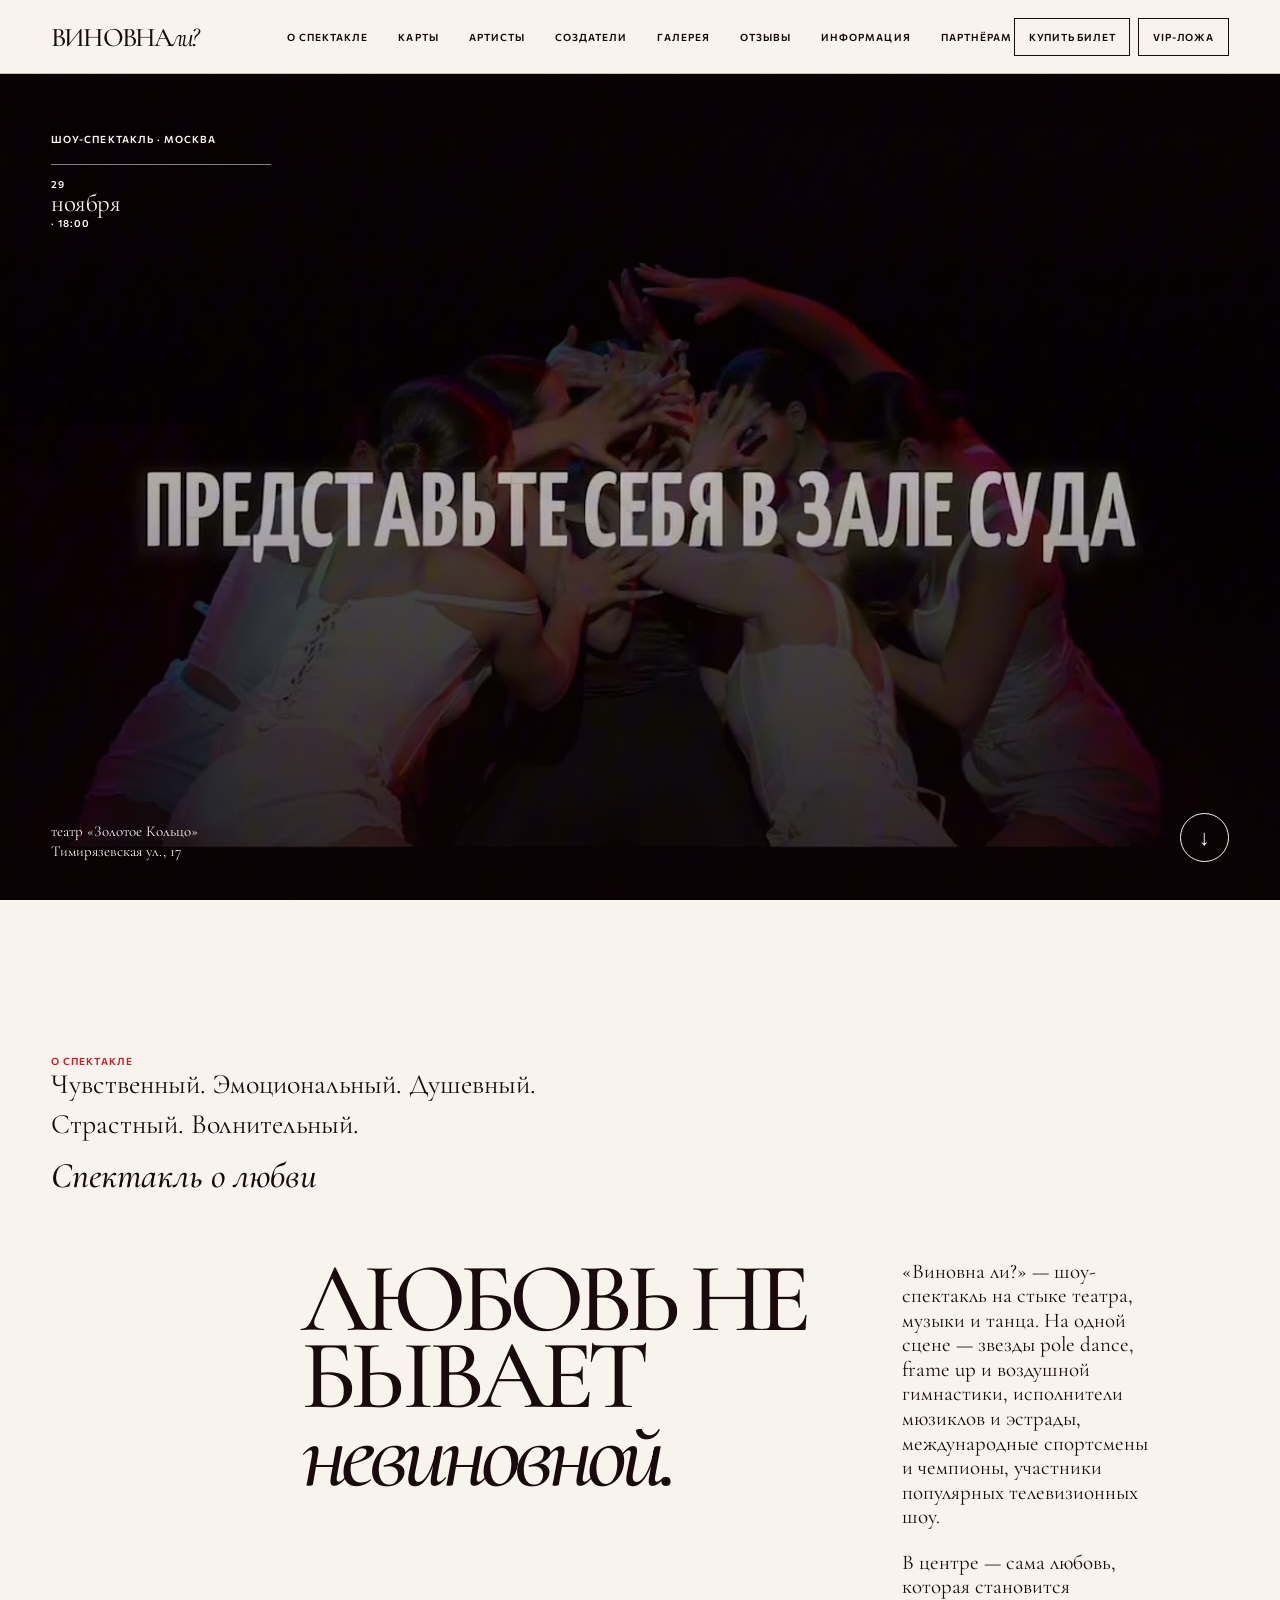
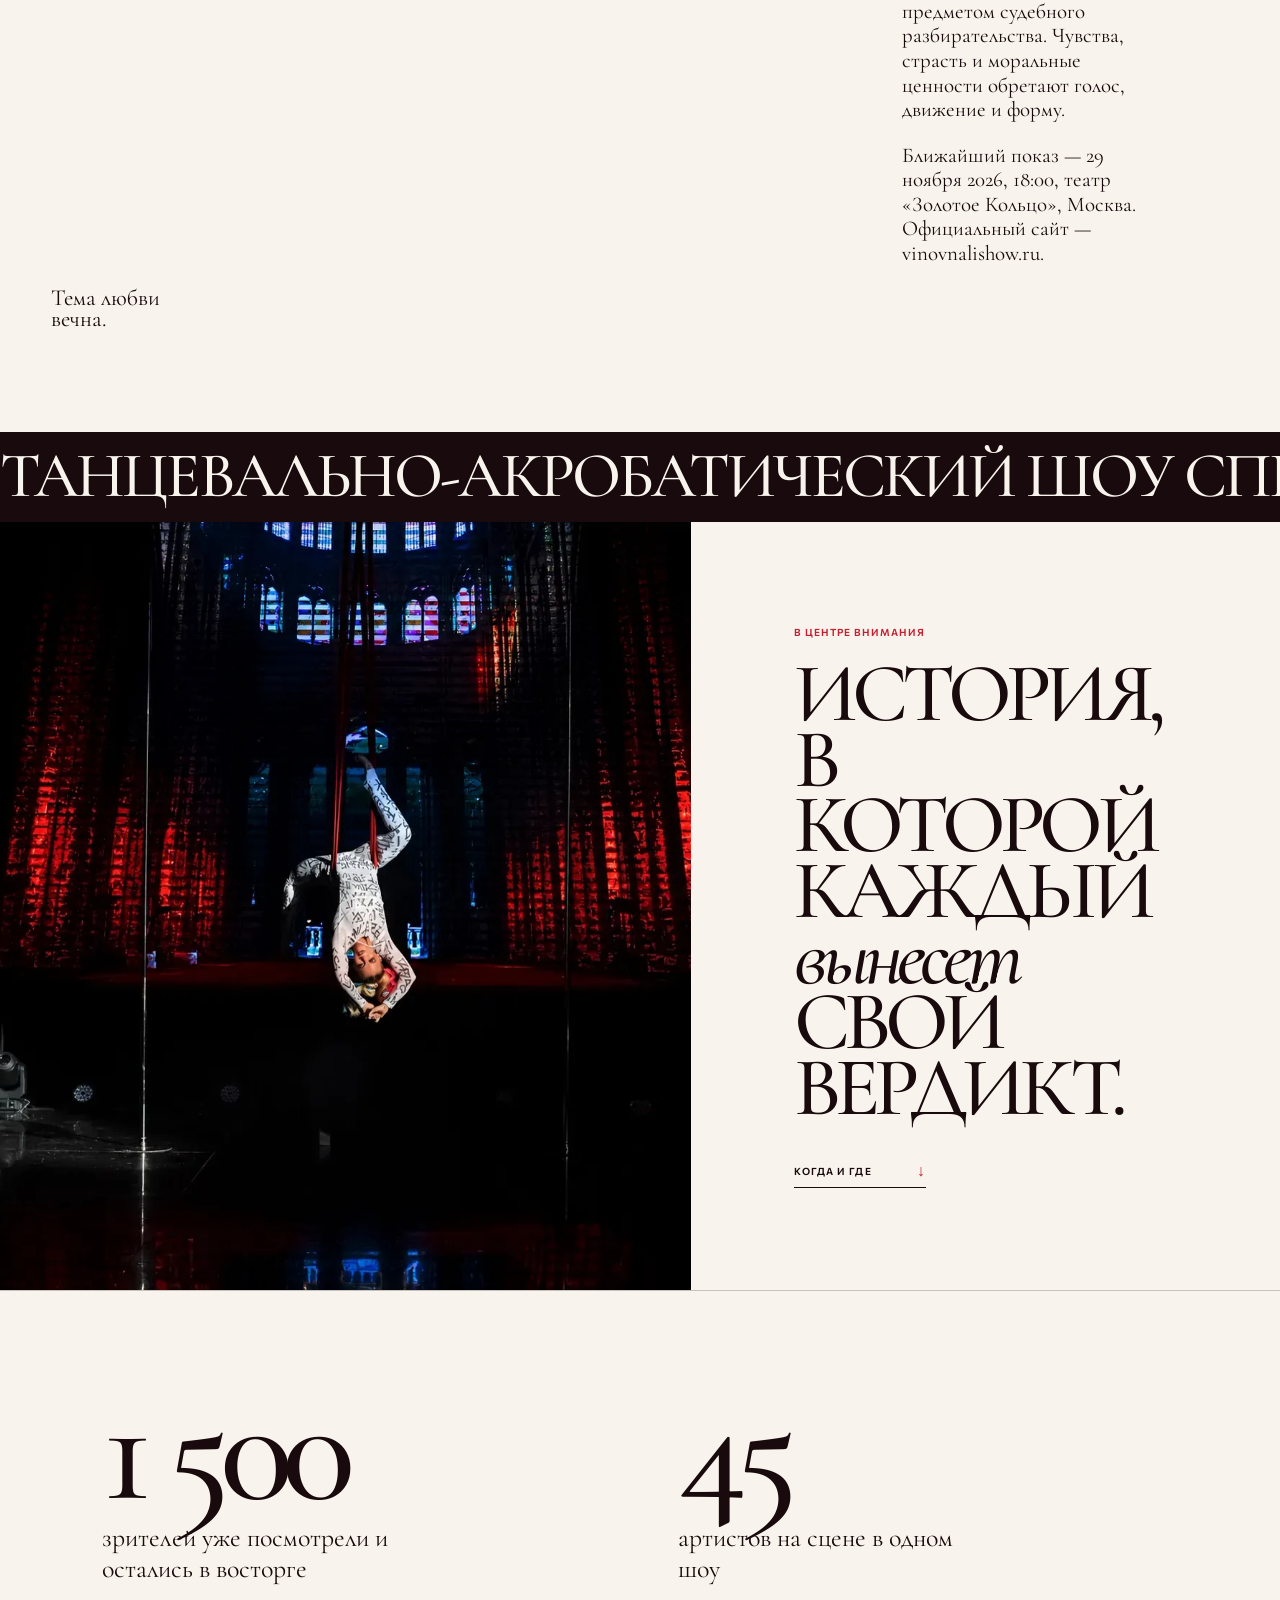
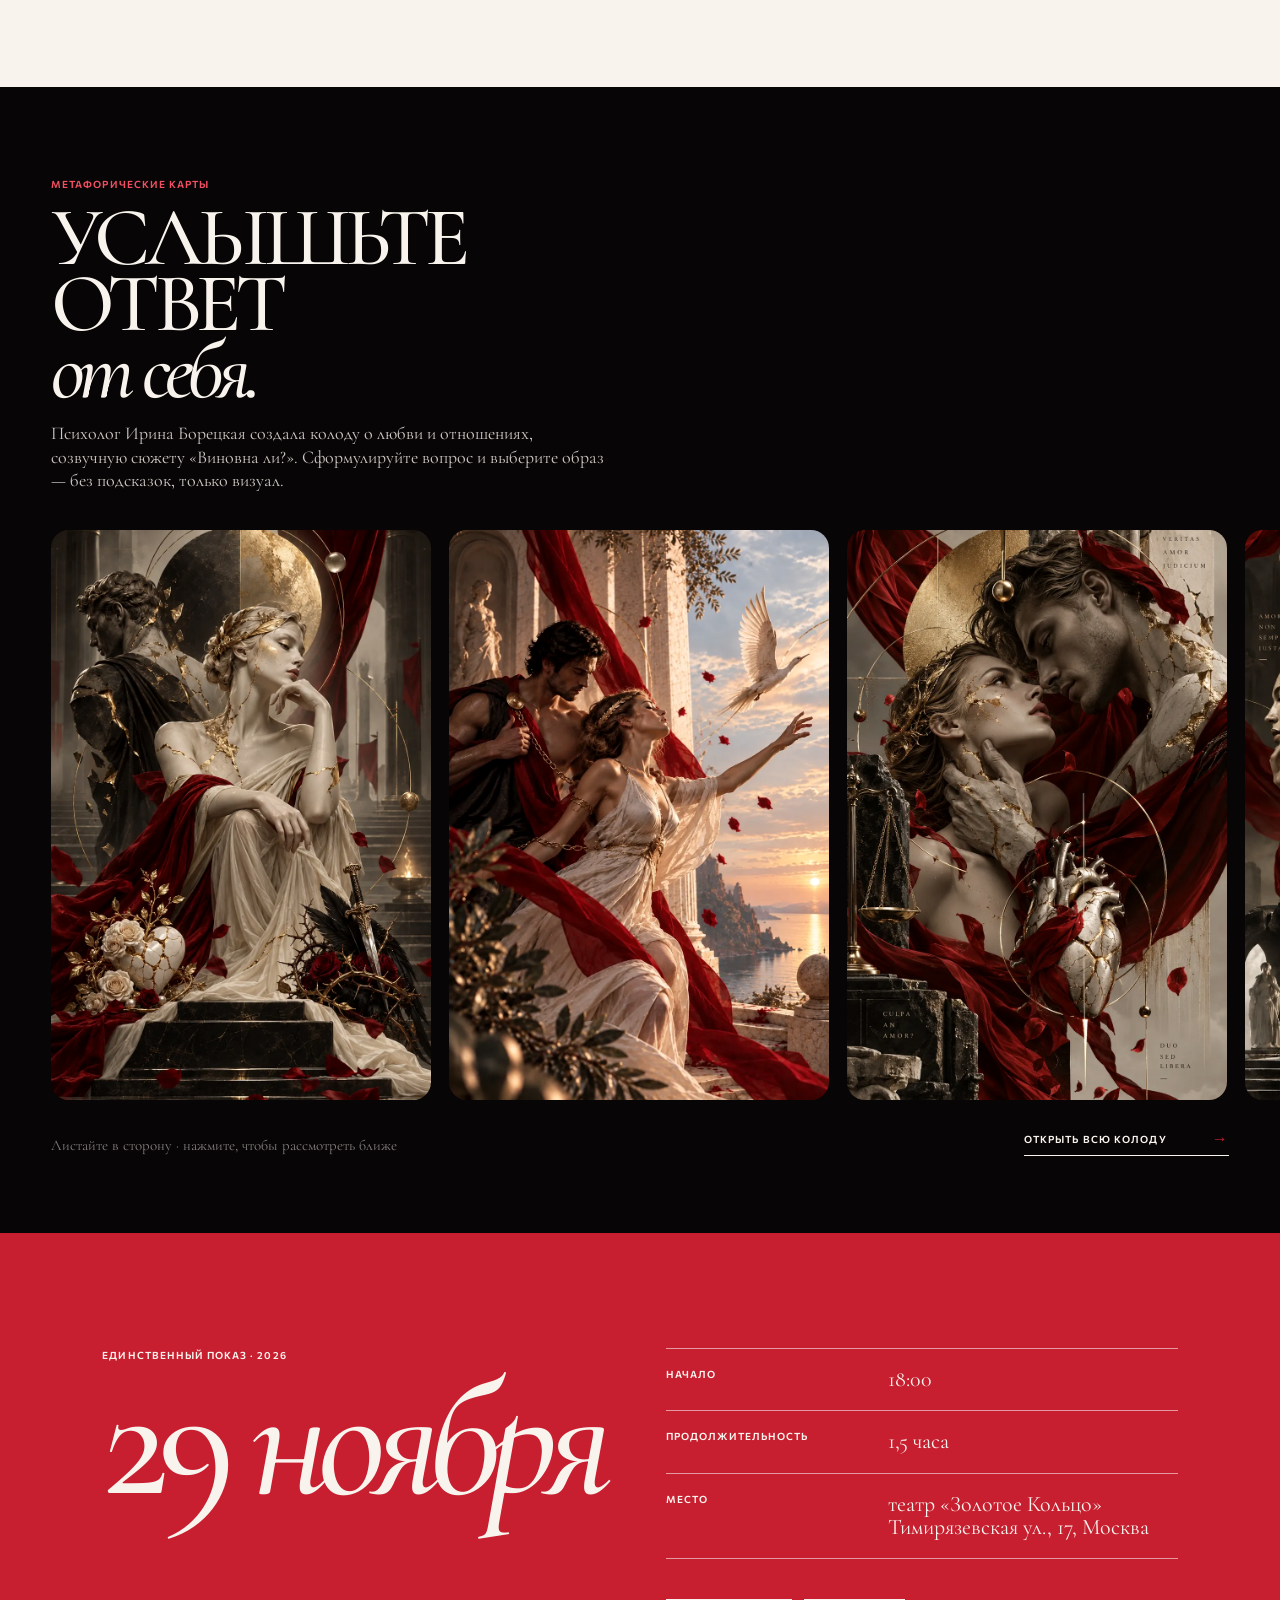
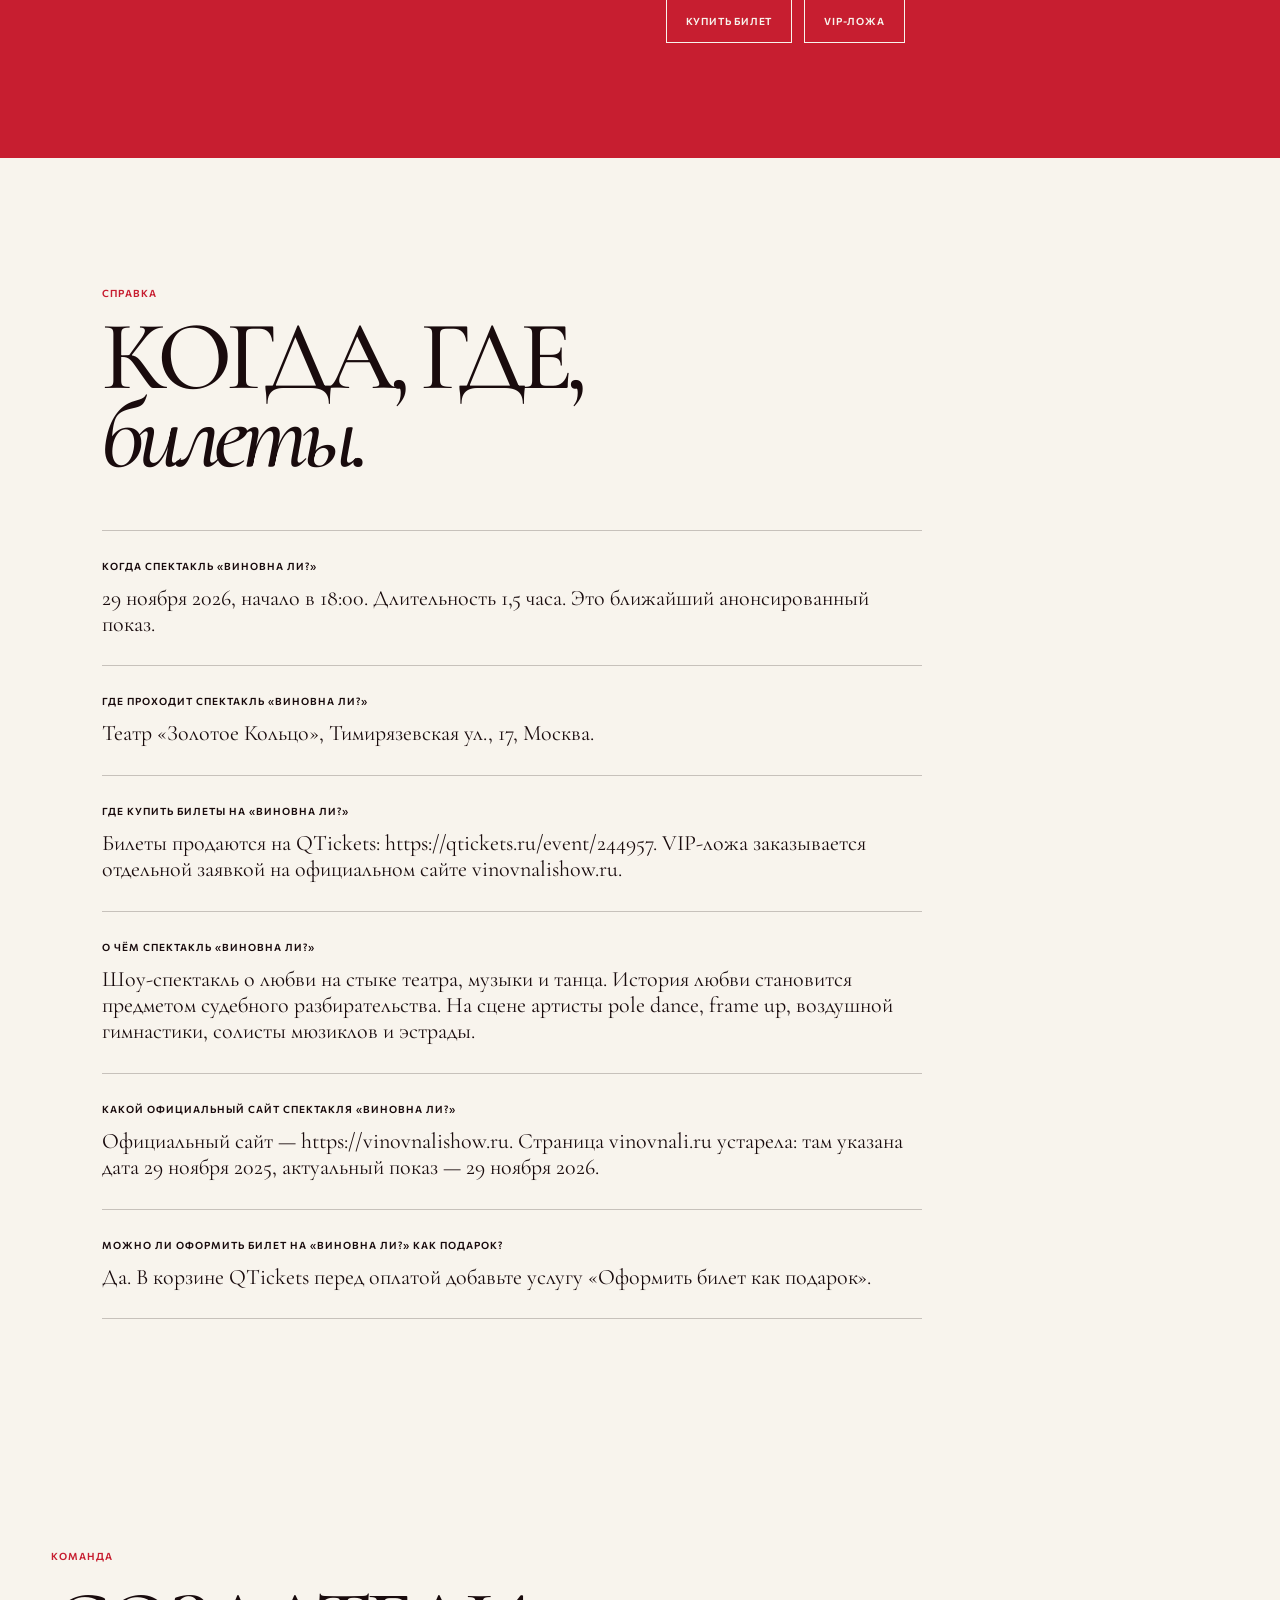
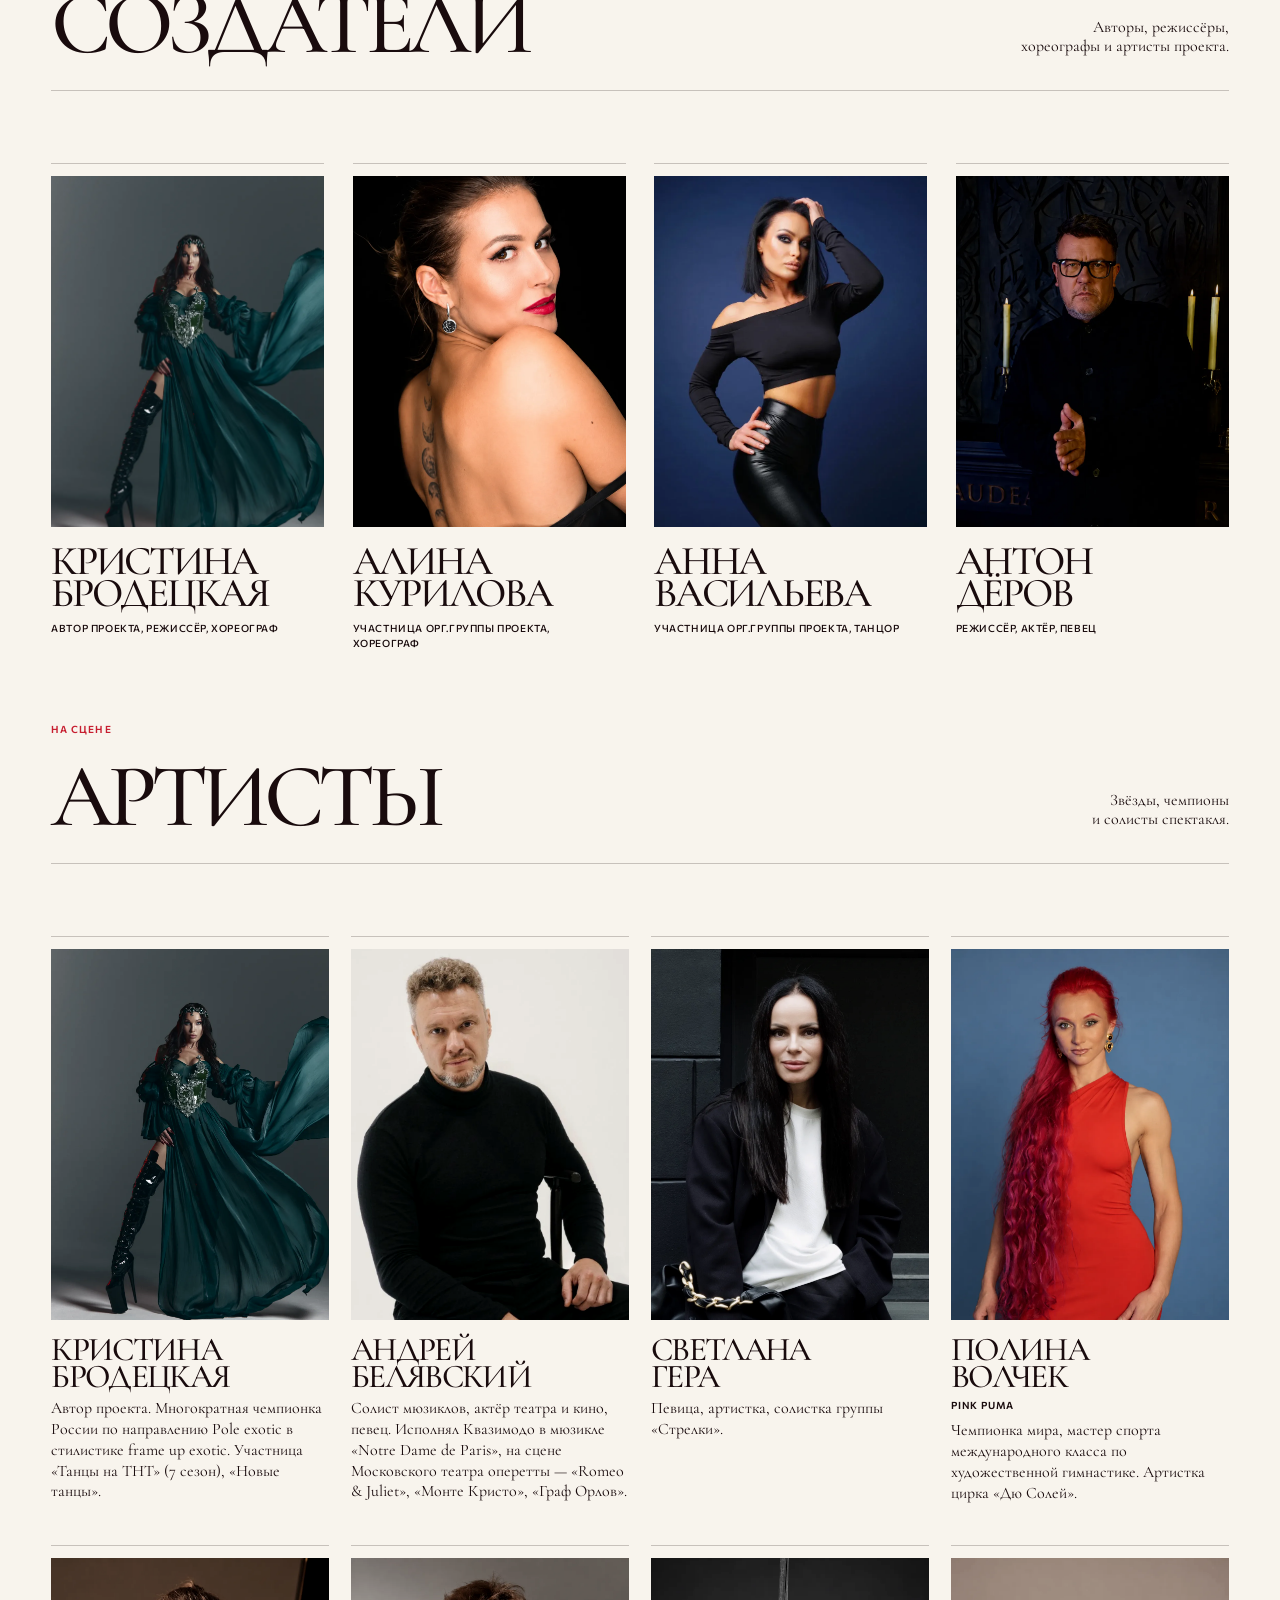
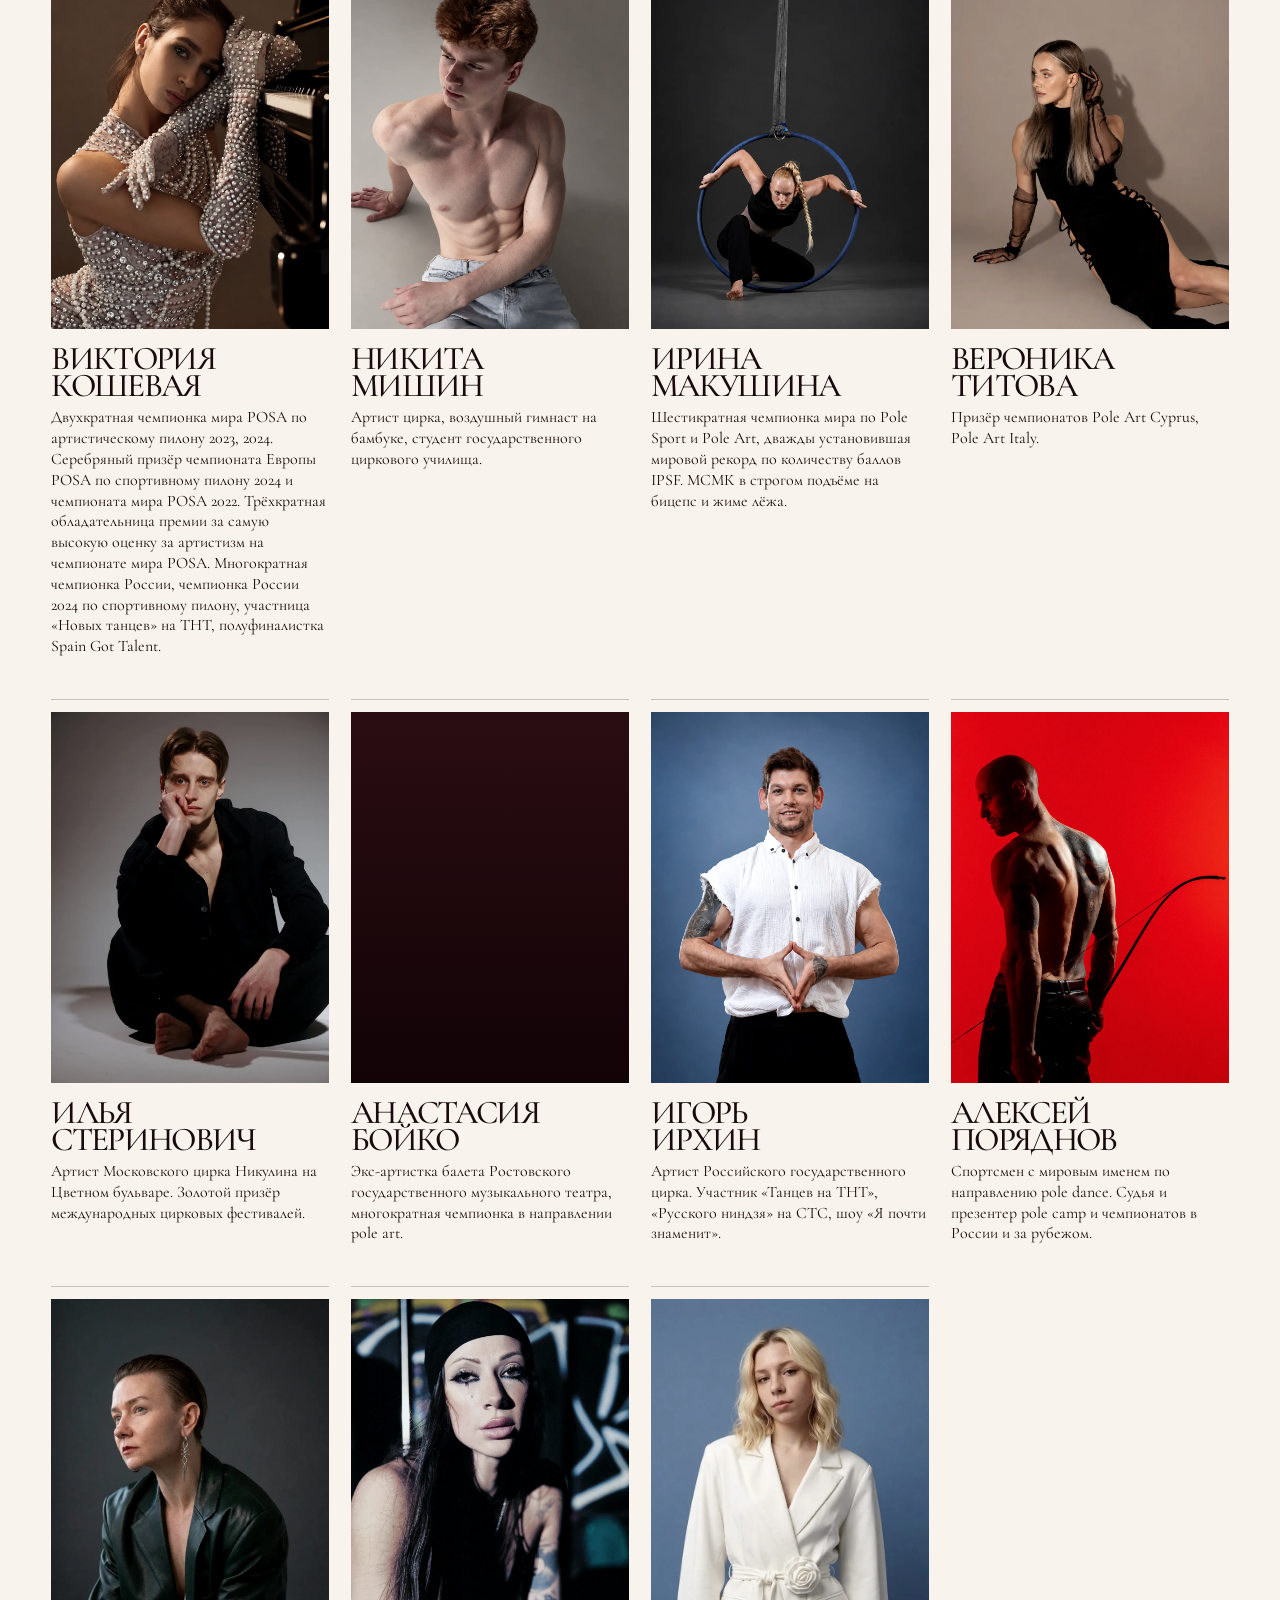
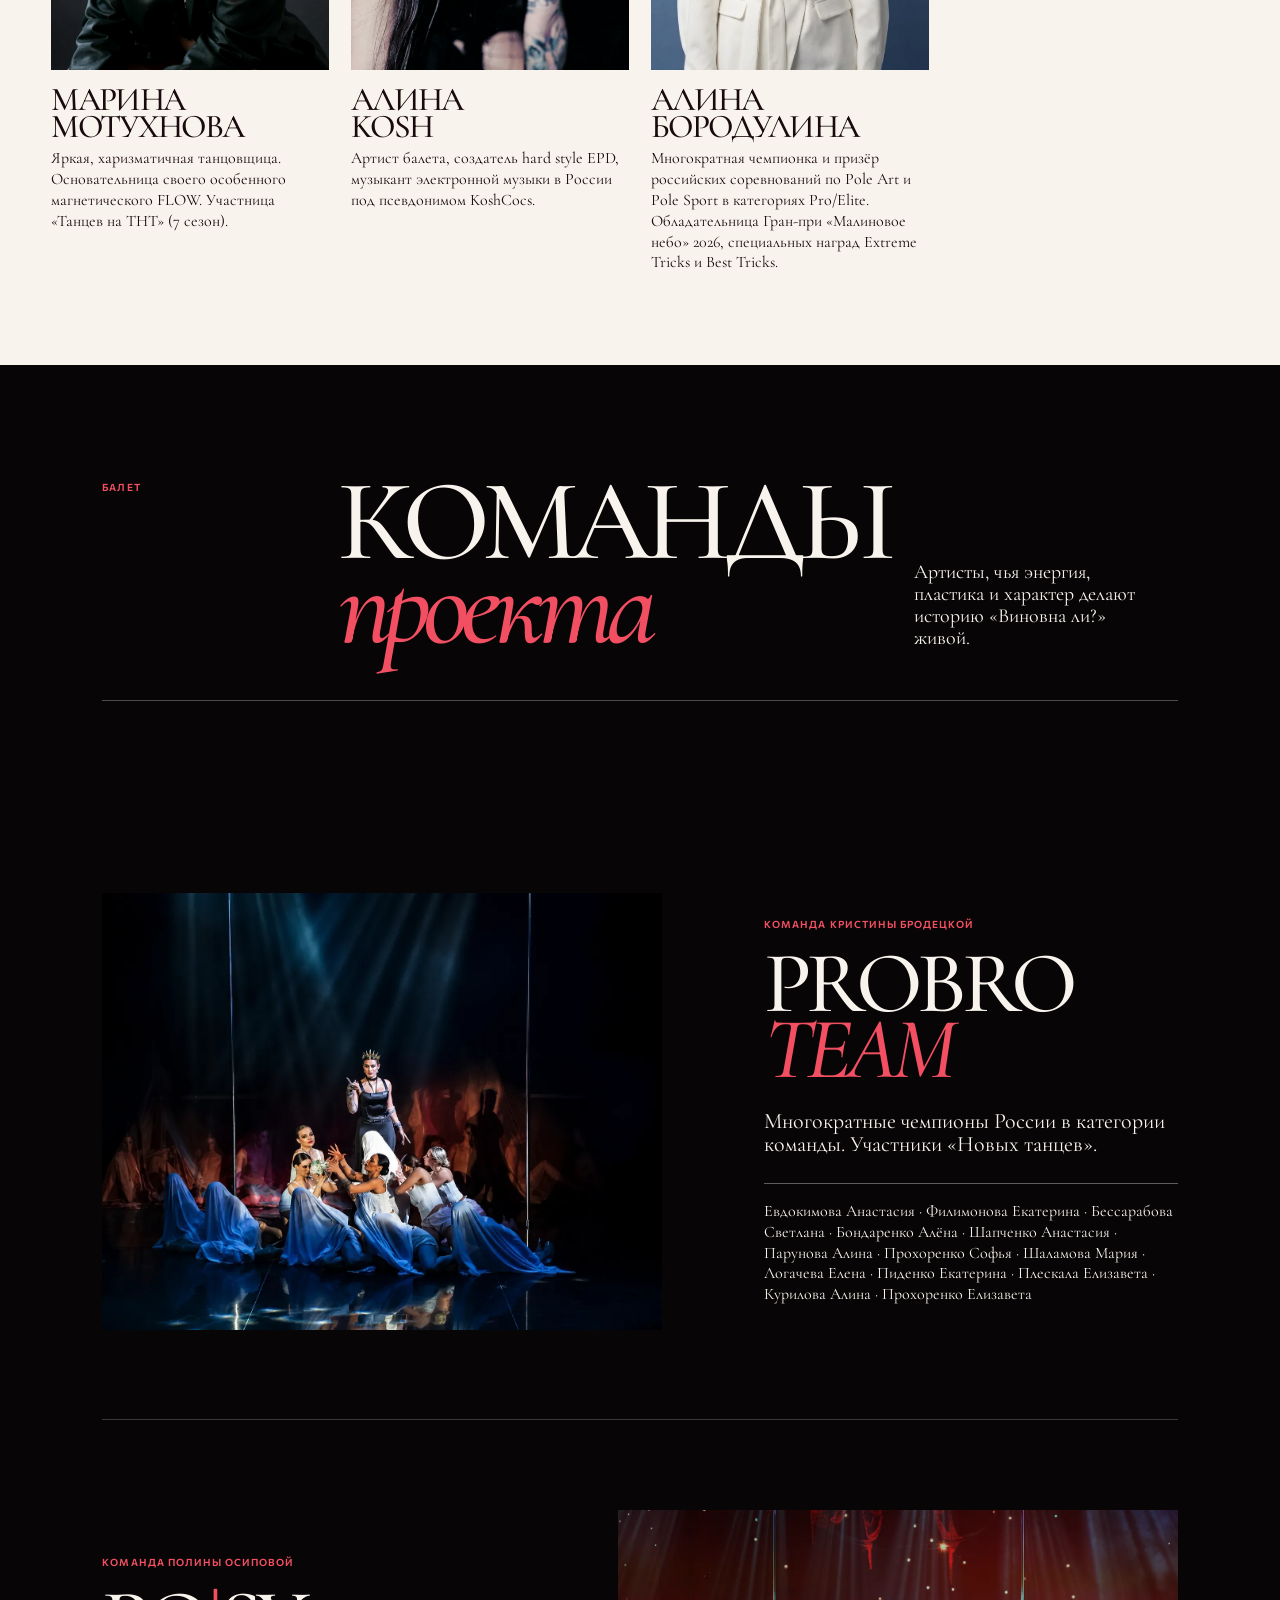
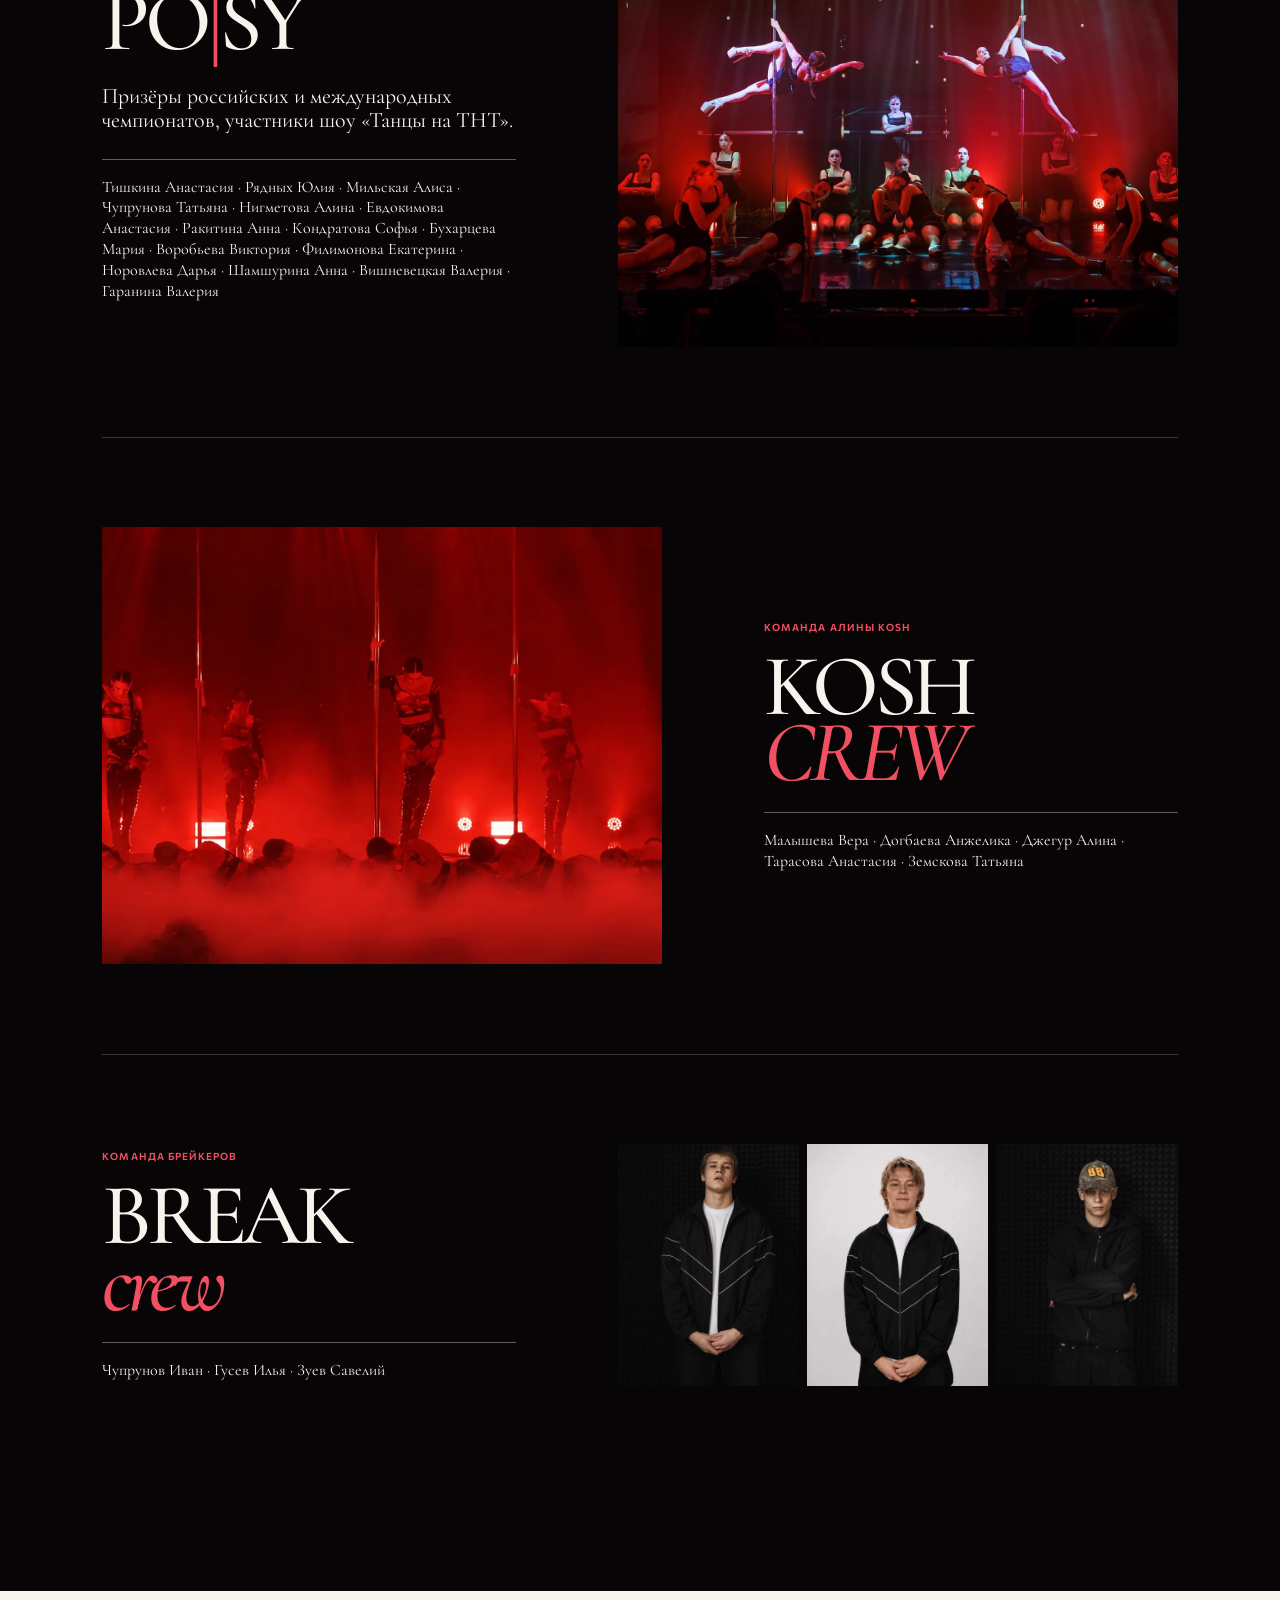
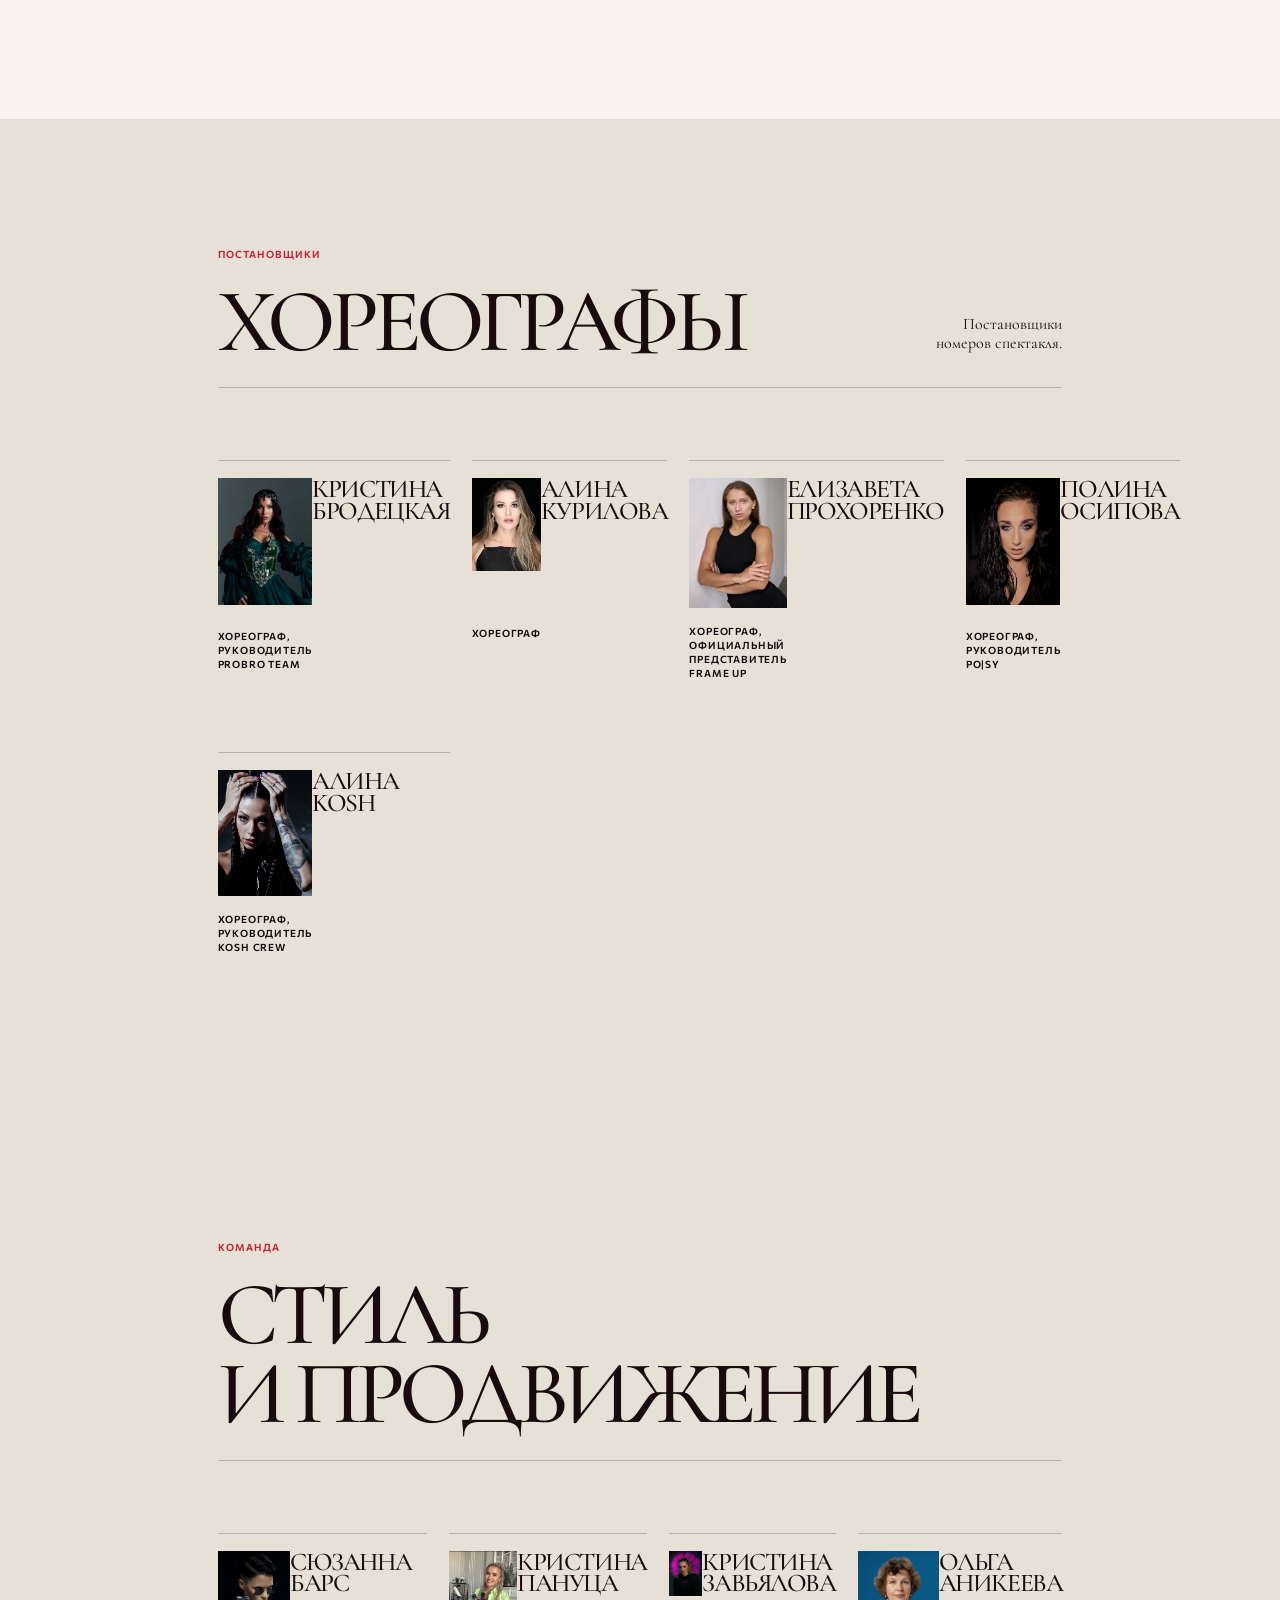
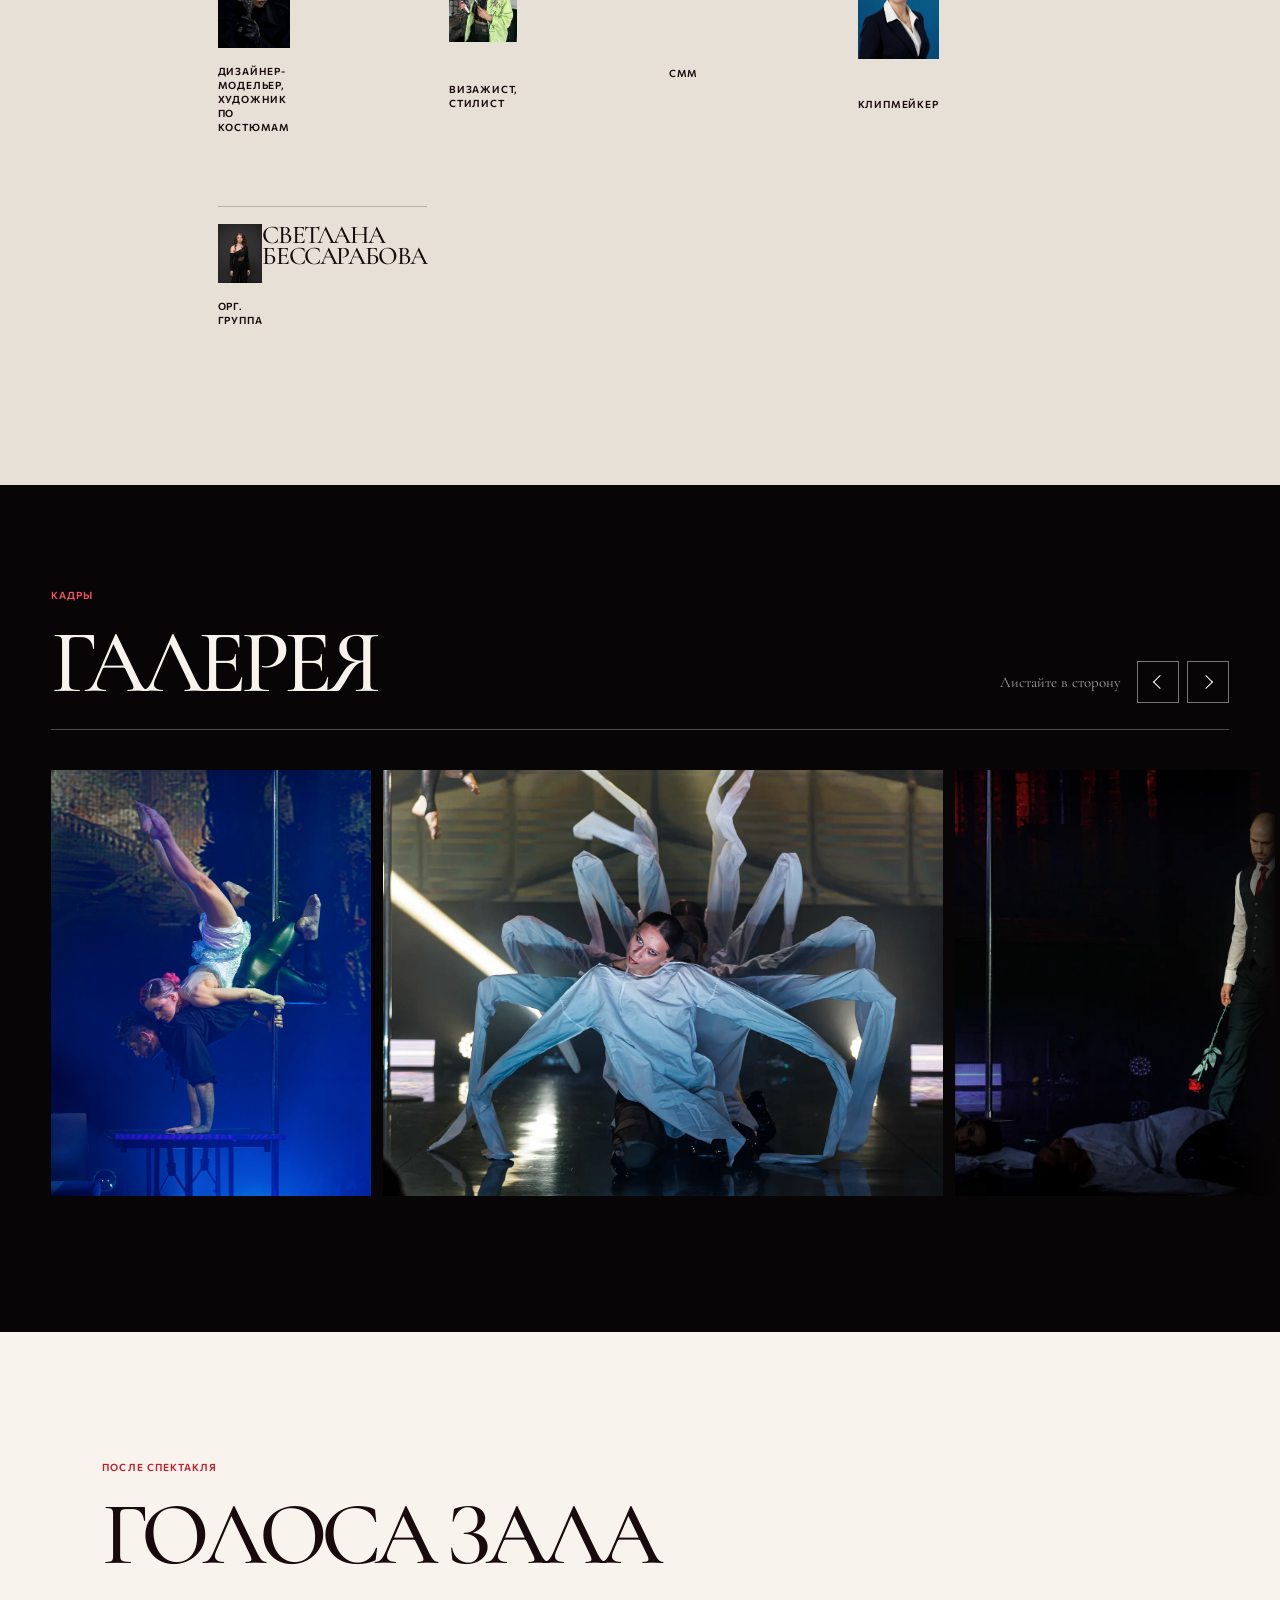
==== commit de6f0393: "Fix Yandex verification code from the official download URL. Co-authored-by: Cursor <cursoragent@cur" ====
--- a/index.html
+++ b/index.html
@@ -6,7 +6,7 @@
   <meta name="description" content="«Виновна ли?» — шоу-спектакль о любви. Ближайший показ: 29 ноября 2026, 18:00, театр «Золотое Кольцо», Москва. Официальный сайт vinovnalishow.ru. Билеты в продаже.">
   <meta name="keywords" content="Виновна ли, Виновна ли спектакль, шоу-спектакль Москва, билеты Виновна ли, театр Золотое Кольцо, 29 ноября 2026, спектакль о любви, Кристина Бродецкая">
   <meta name="theme-color" content="#120306">
-  <meta name="yandex-verification" content="a684977f9c9d00ffb9">
+  <meta name="yandex-verification" content="a68497f9c9d0ffb9">
   <meta name="robots" content="index, follow">
   <title>Виновна ли? — шоу-спектакль 29 ноября 2026, театр «Золотое Кольцо», Москва</title>
   <link rel="canonical" href="https://vinovnalishow.ru/">
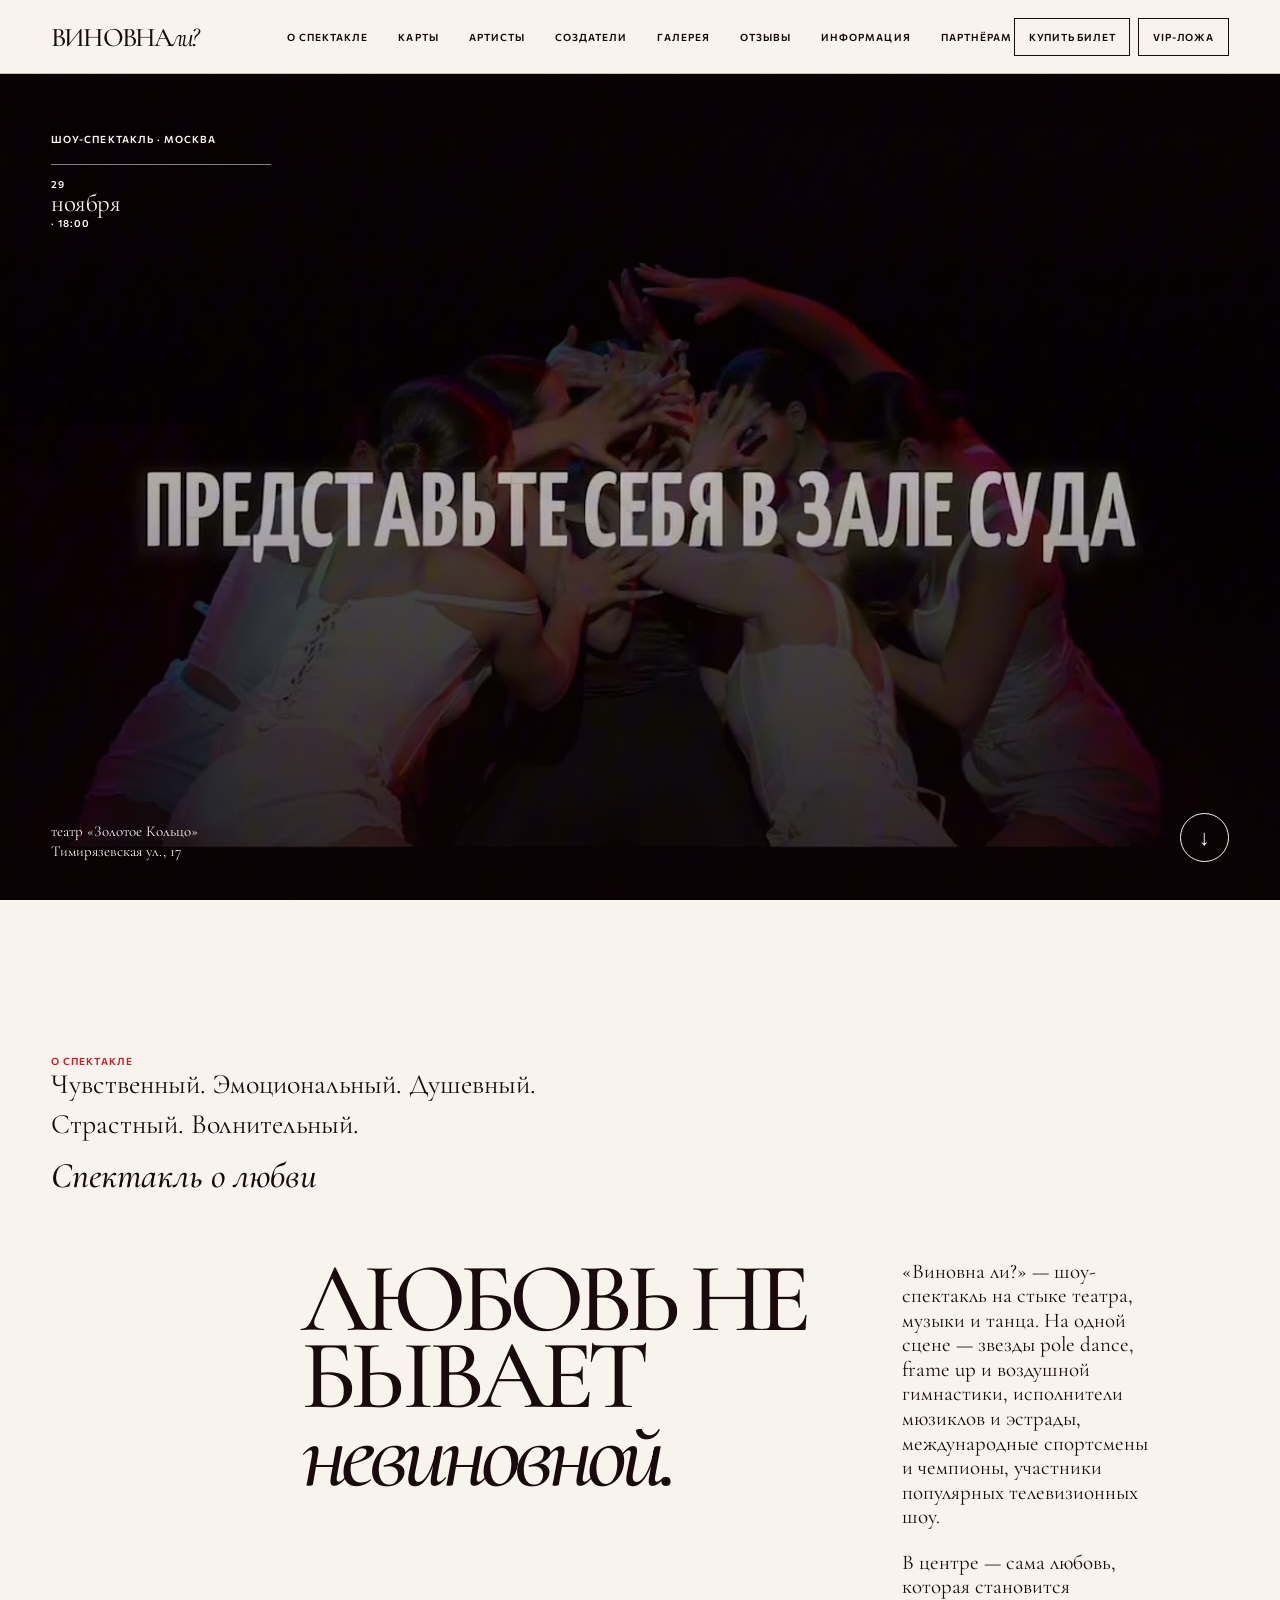
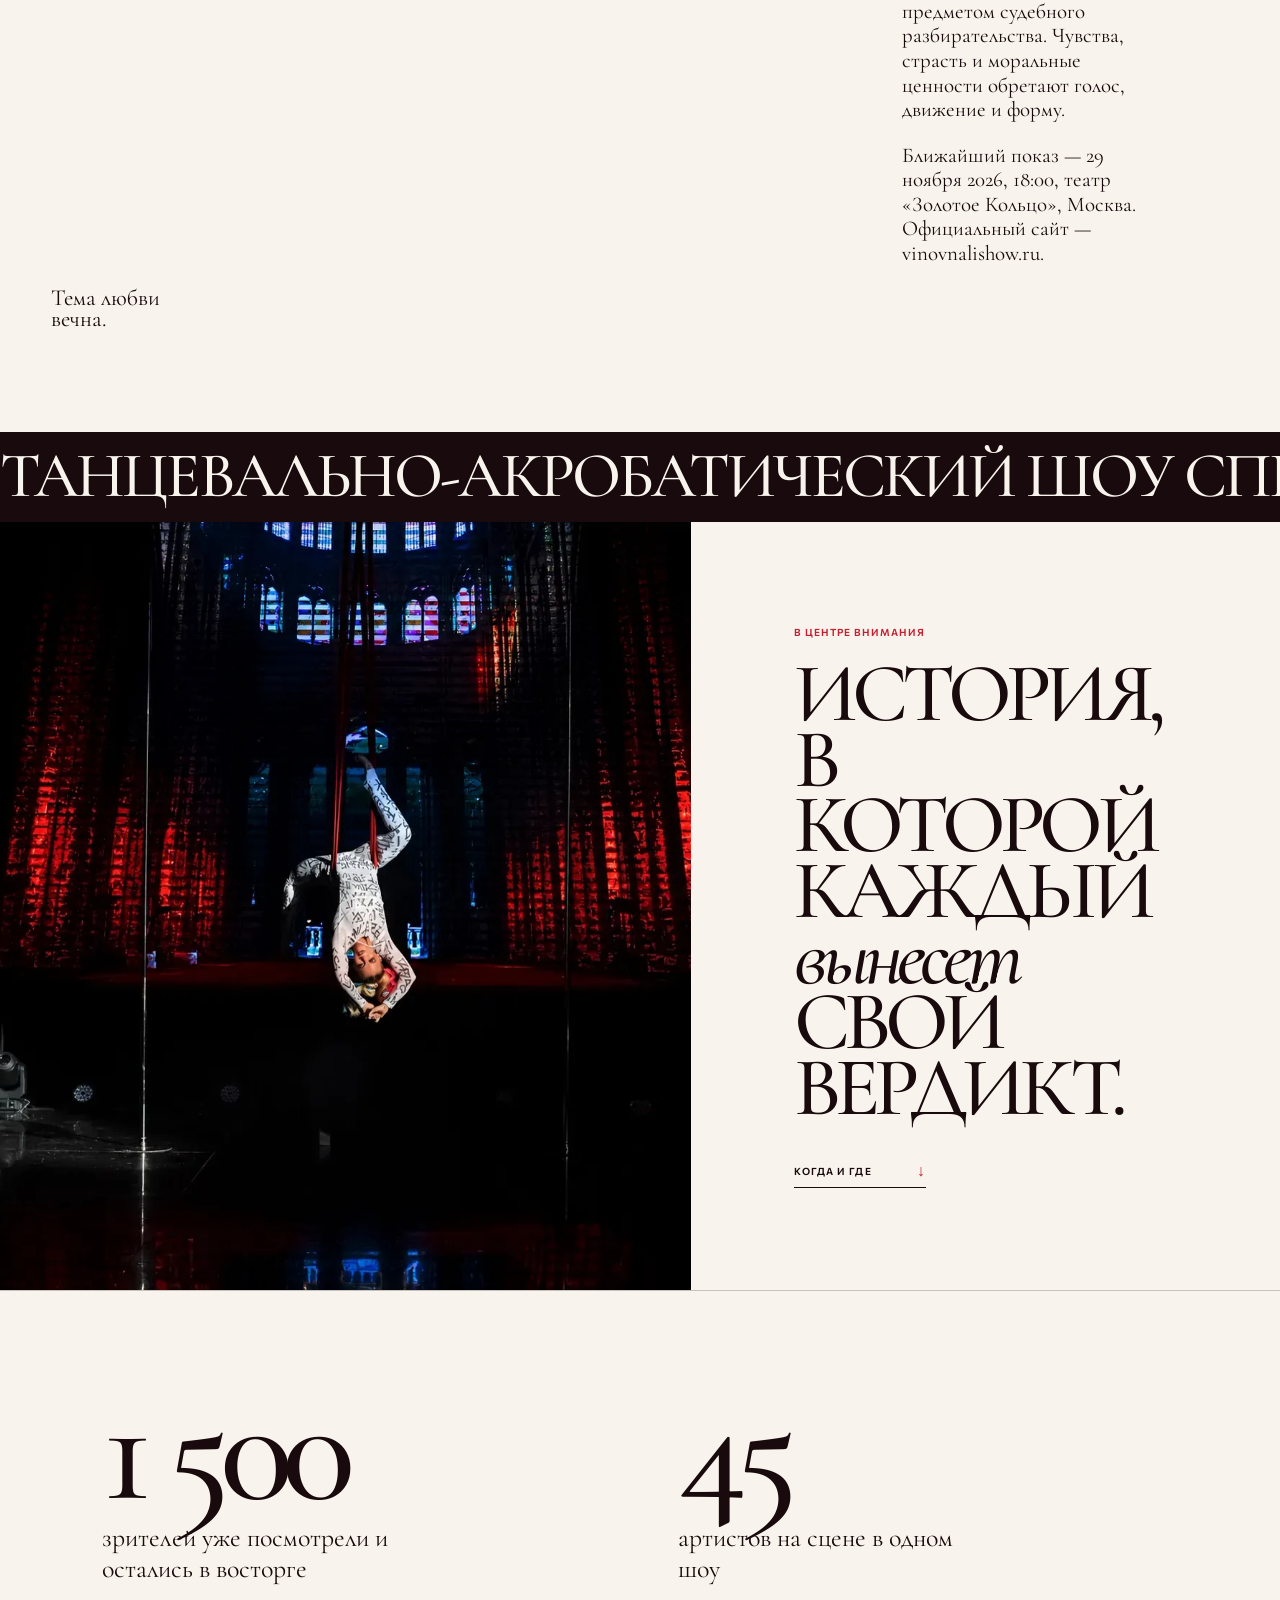
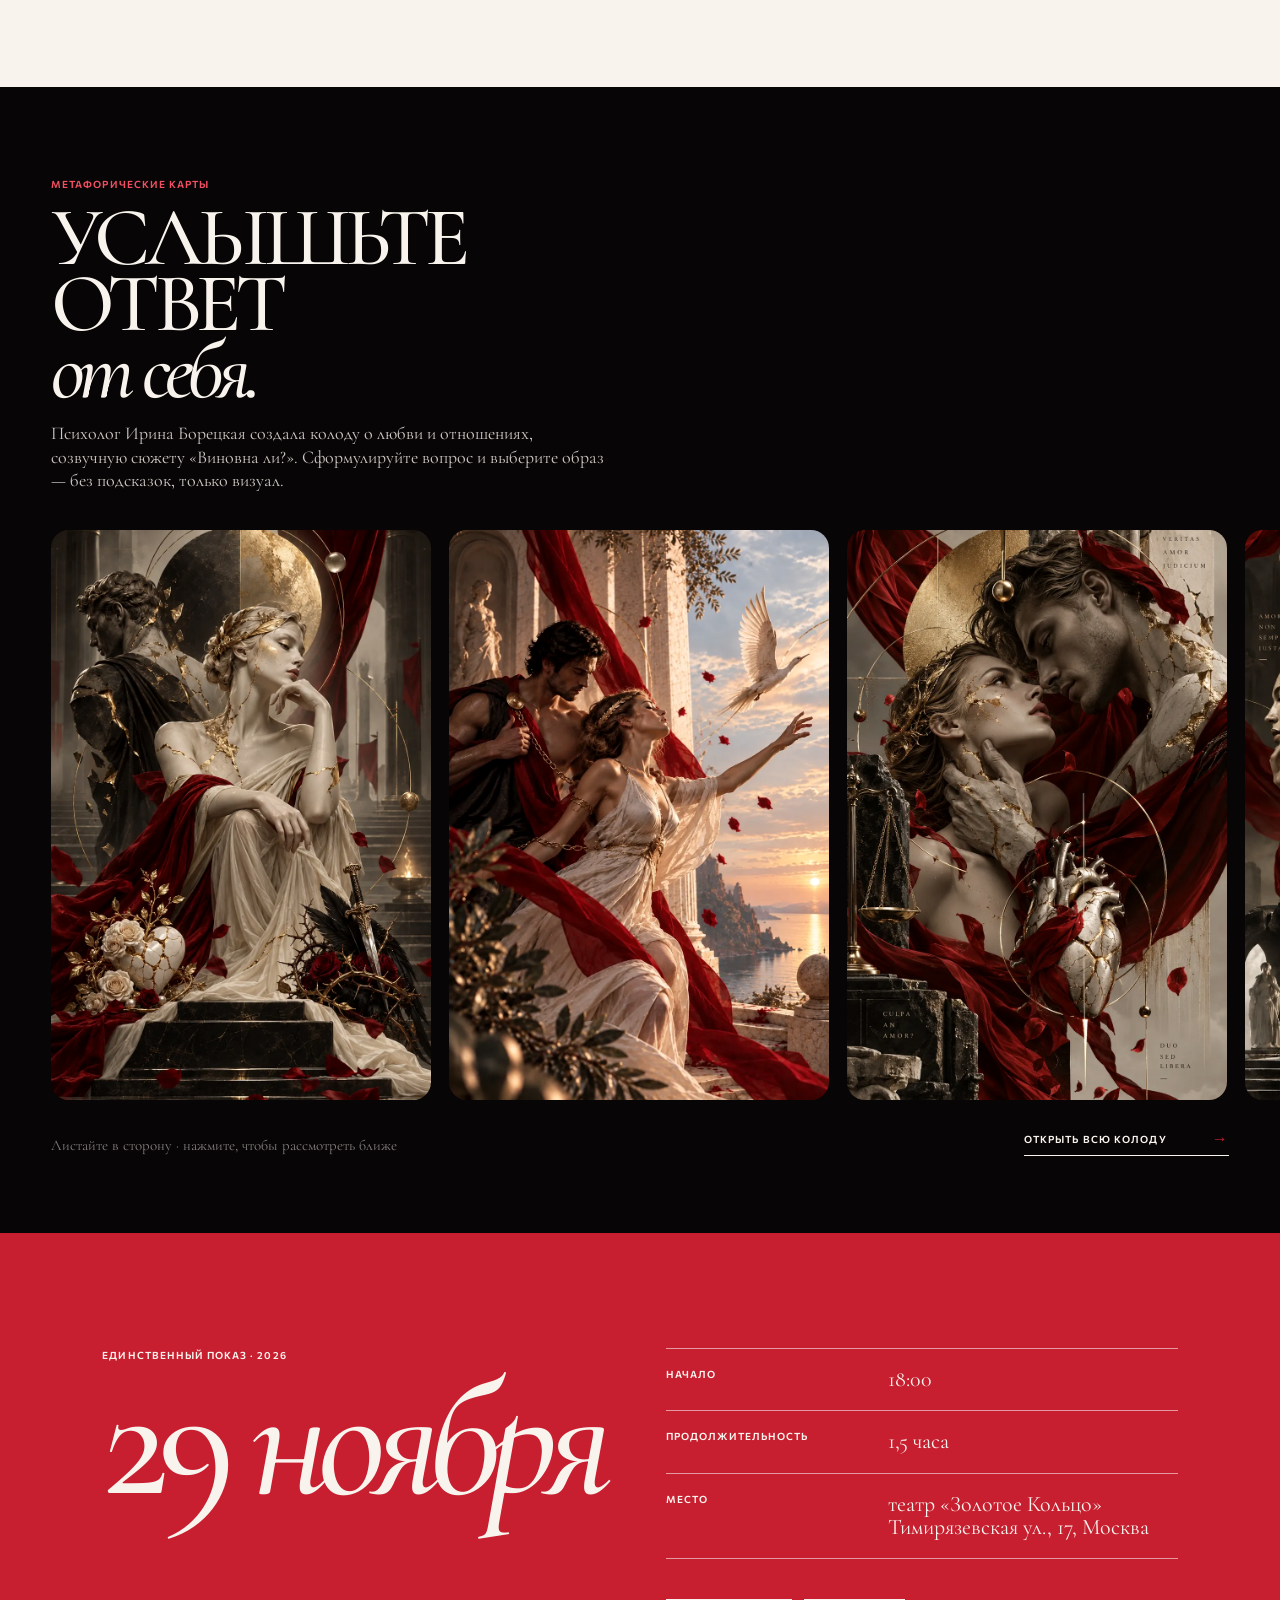
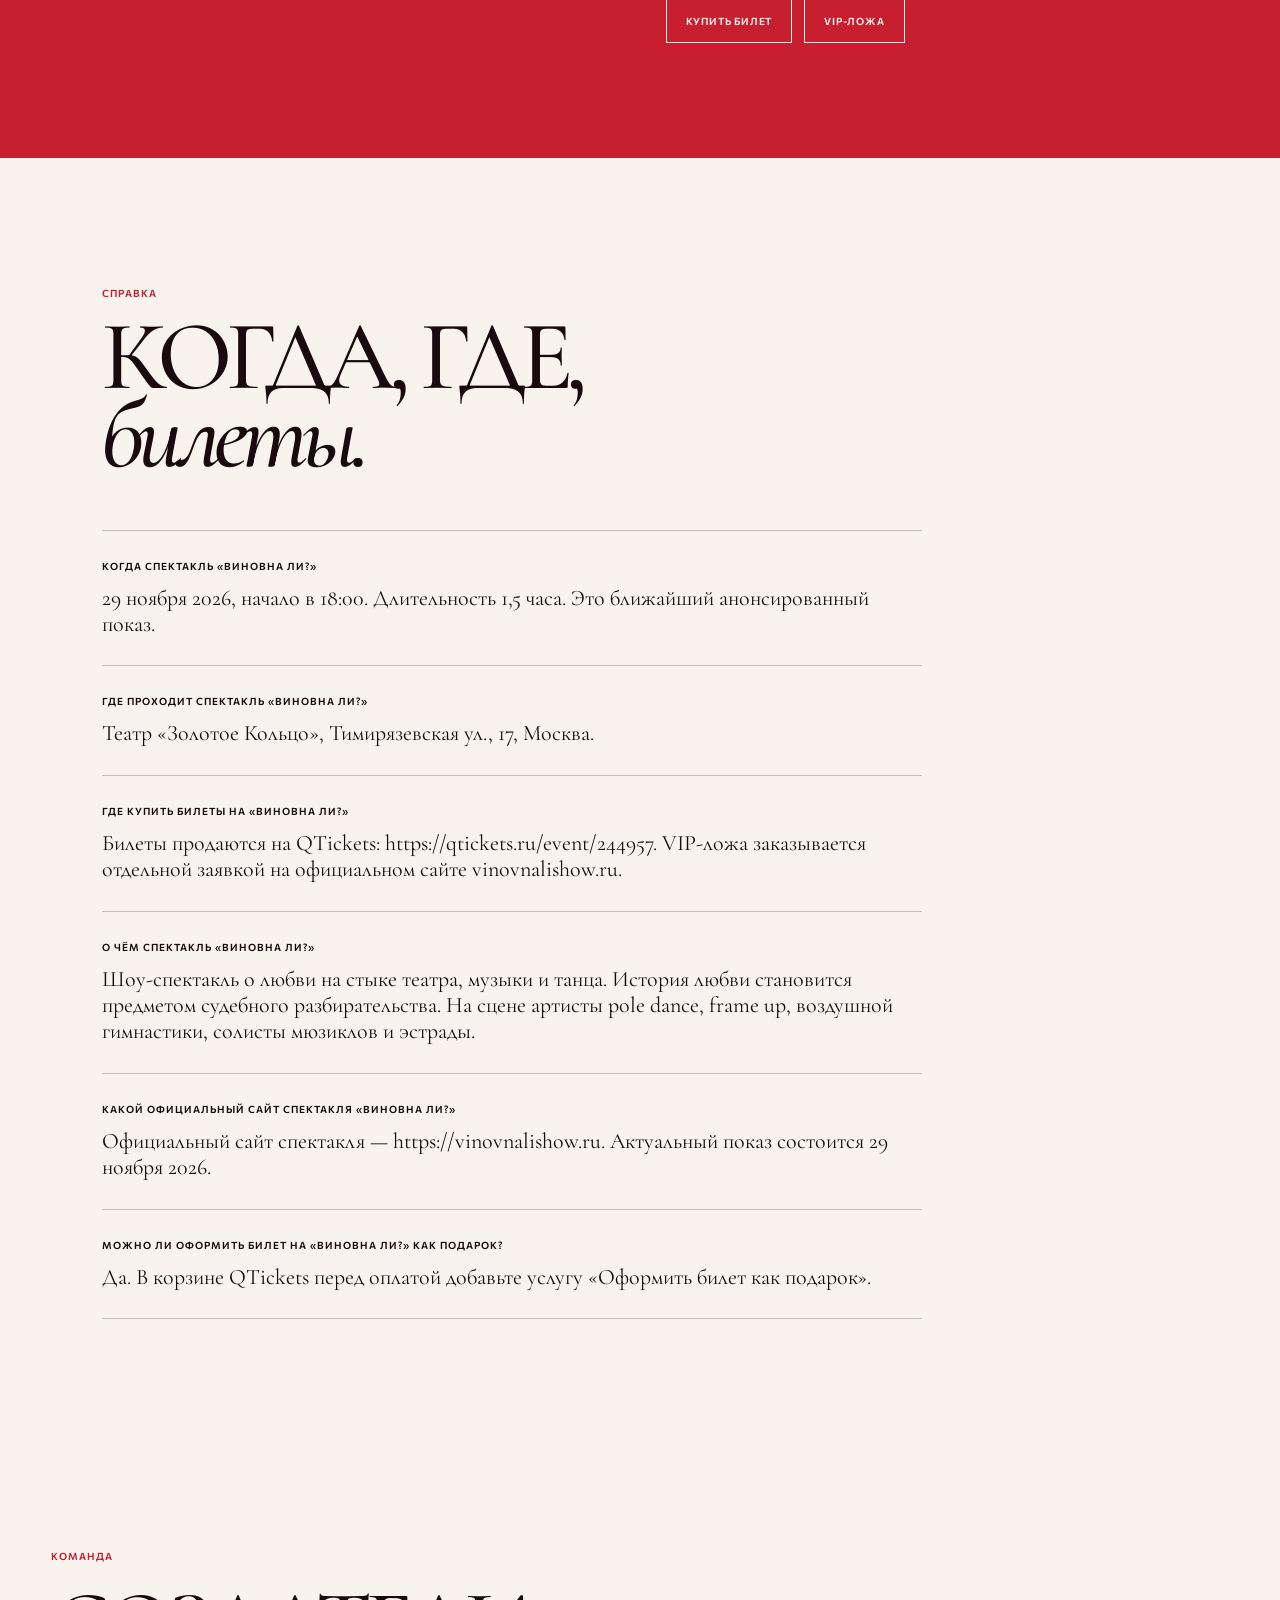
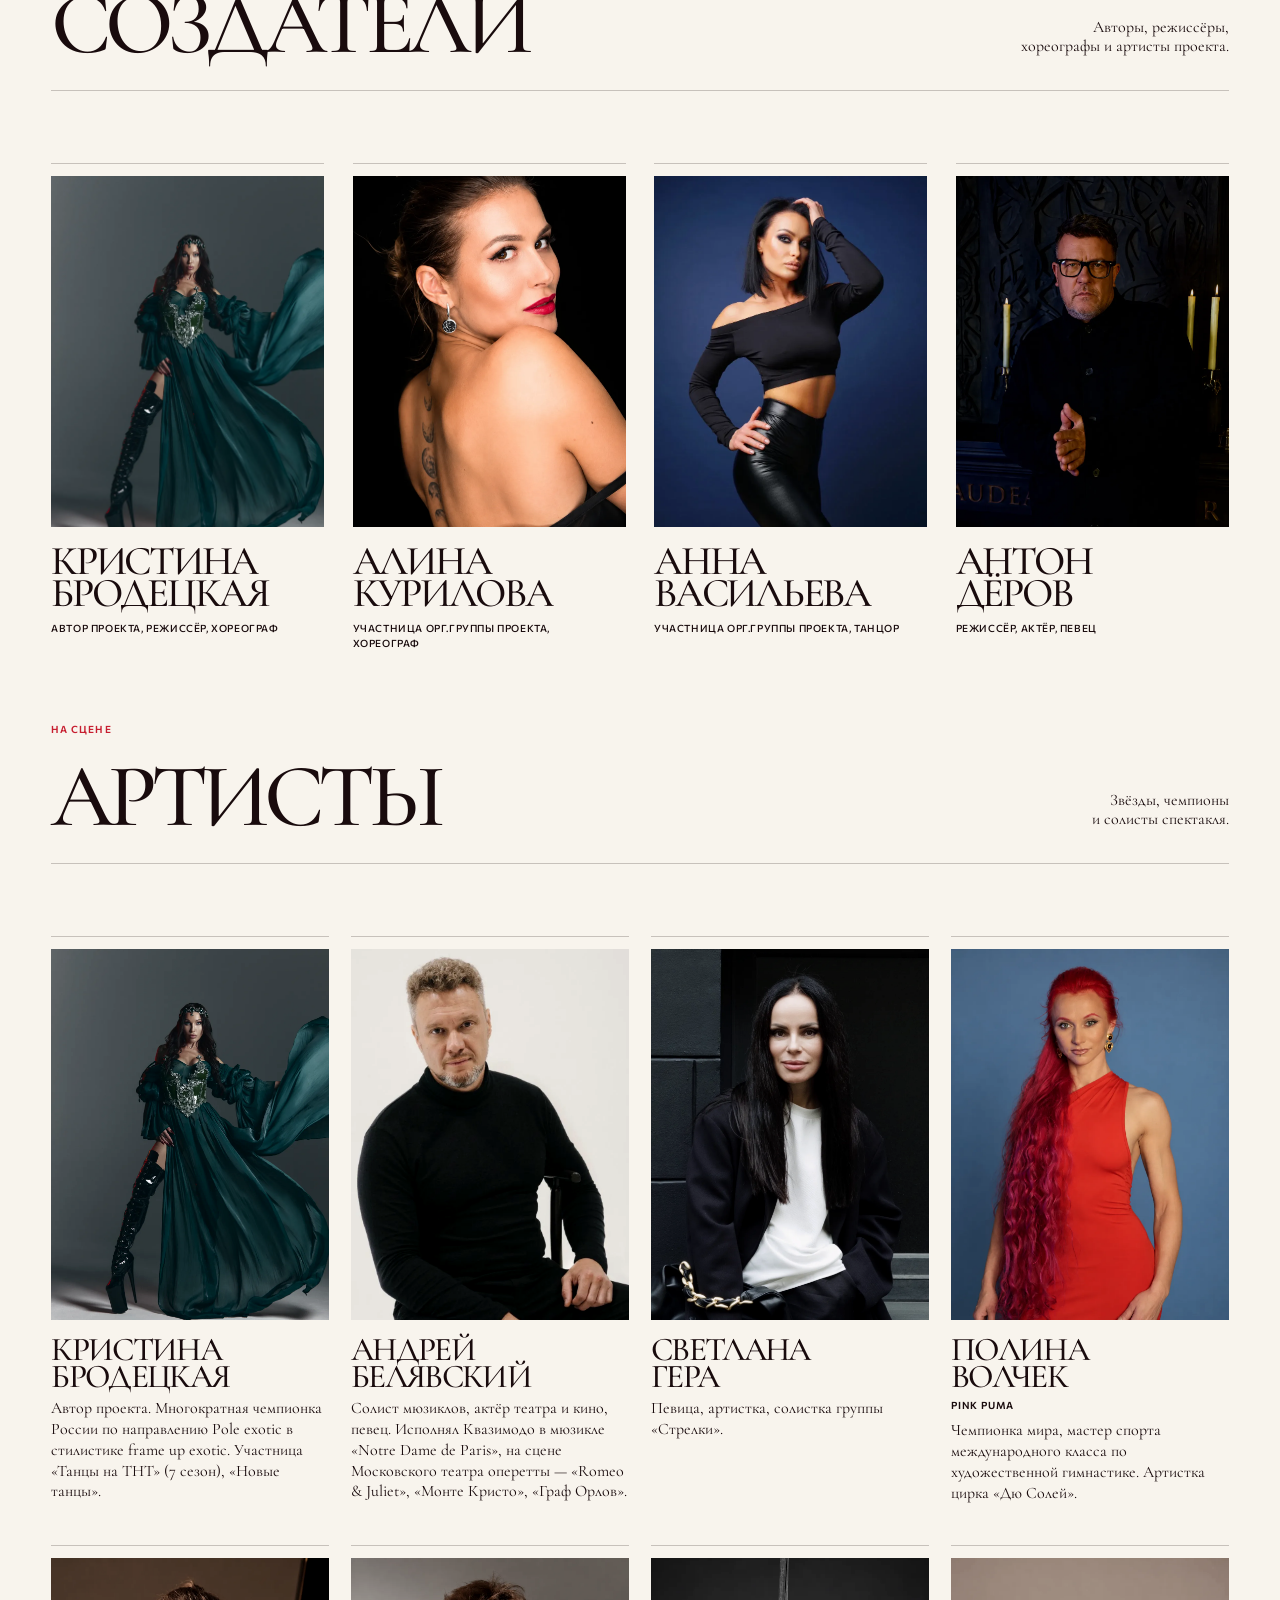
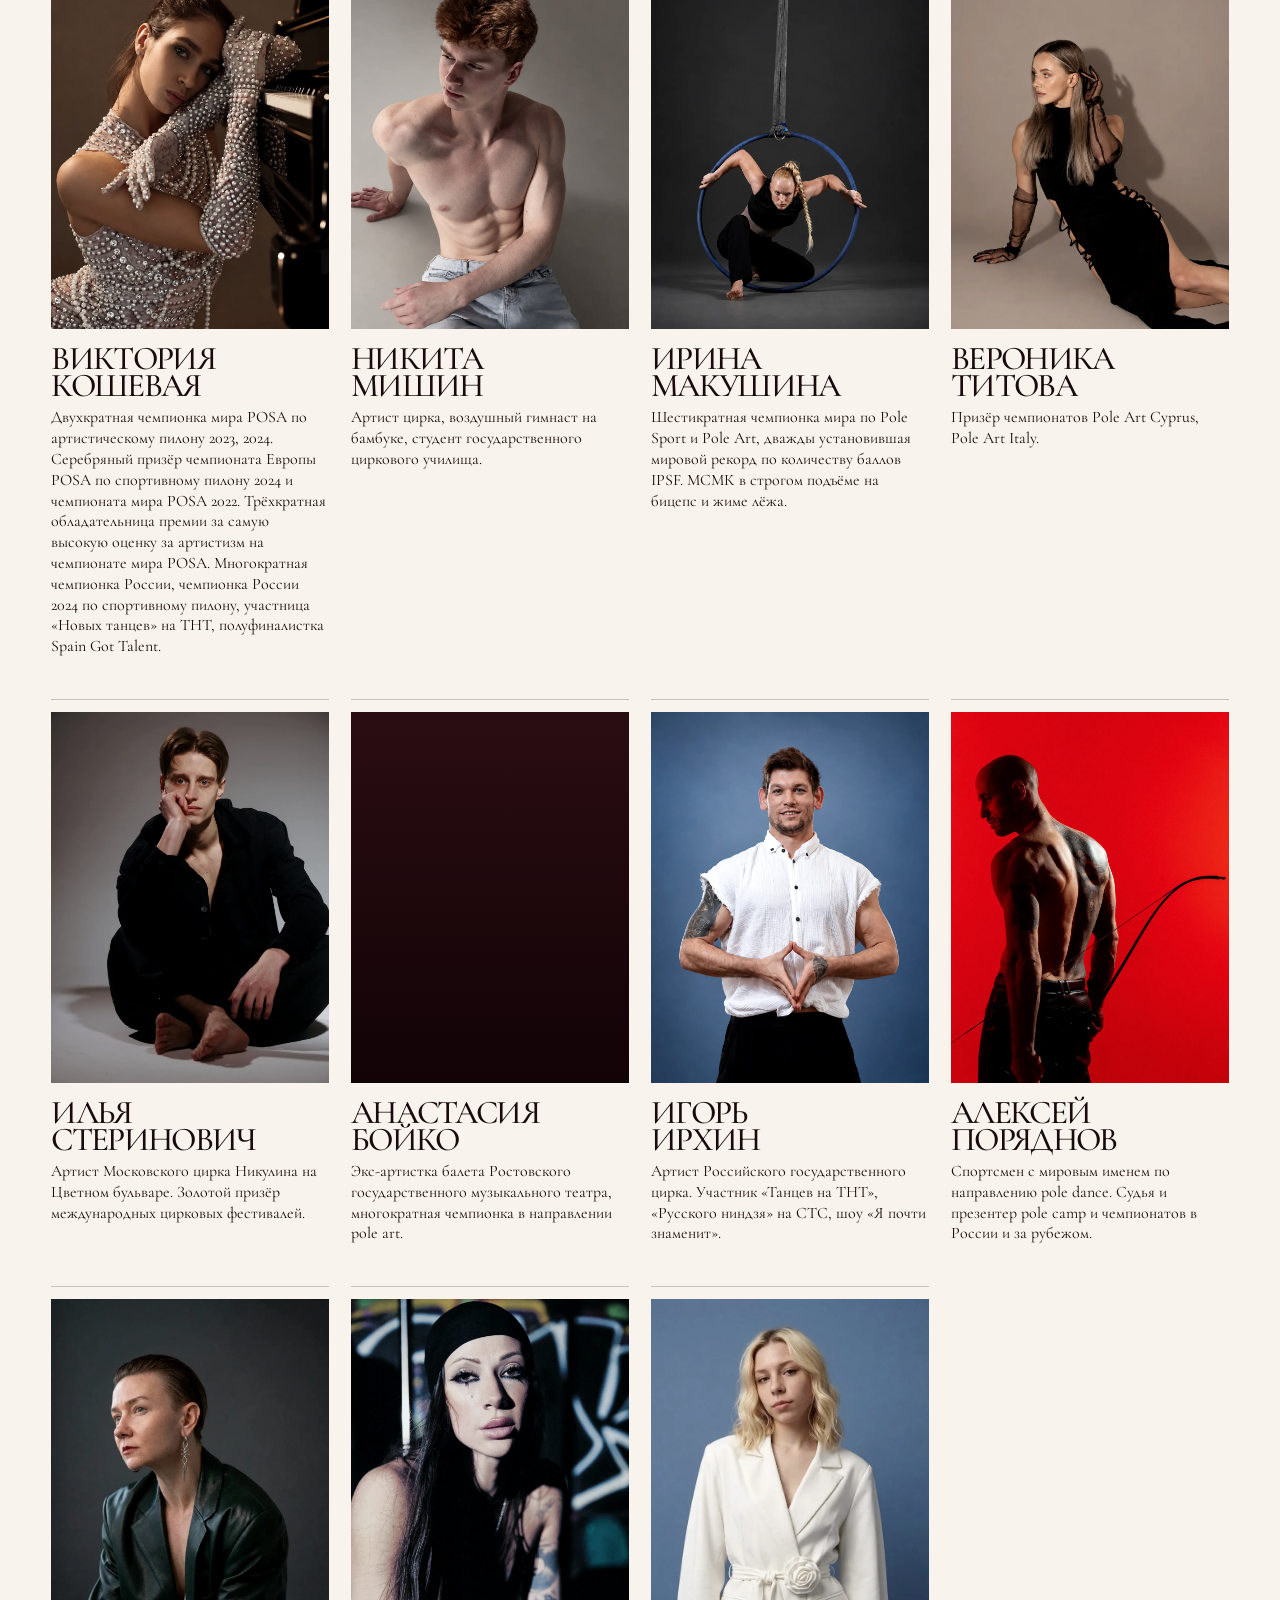
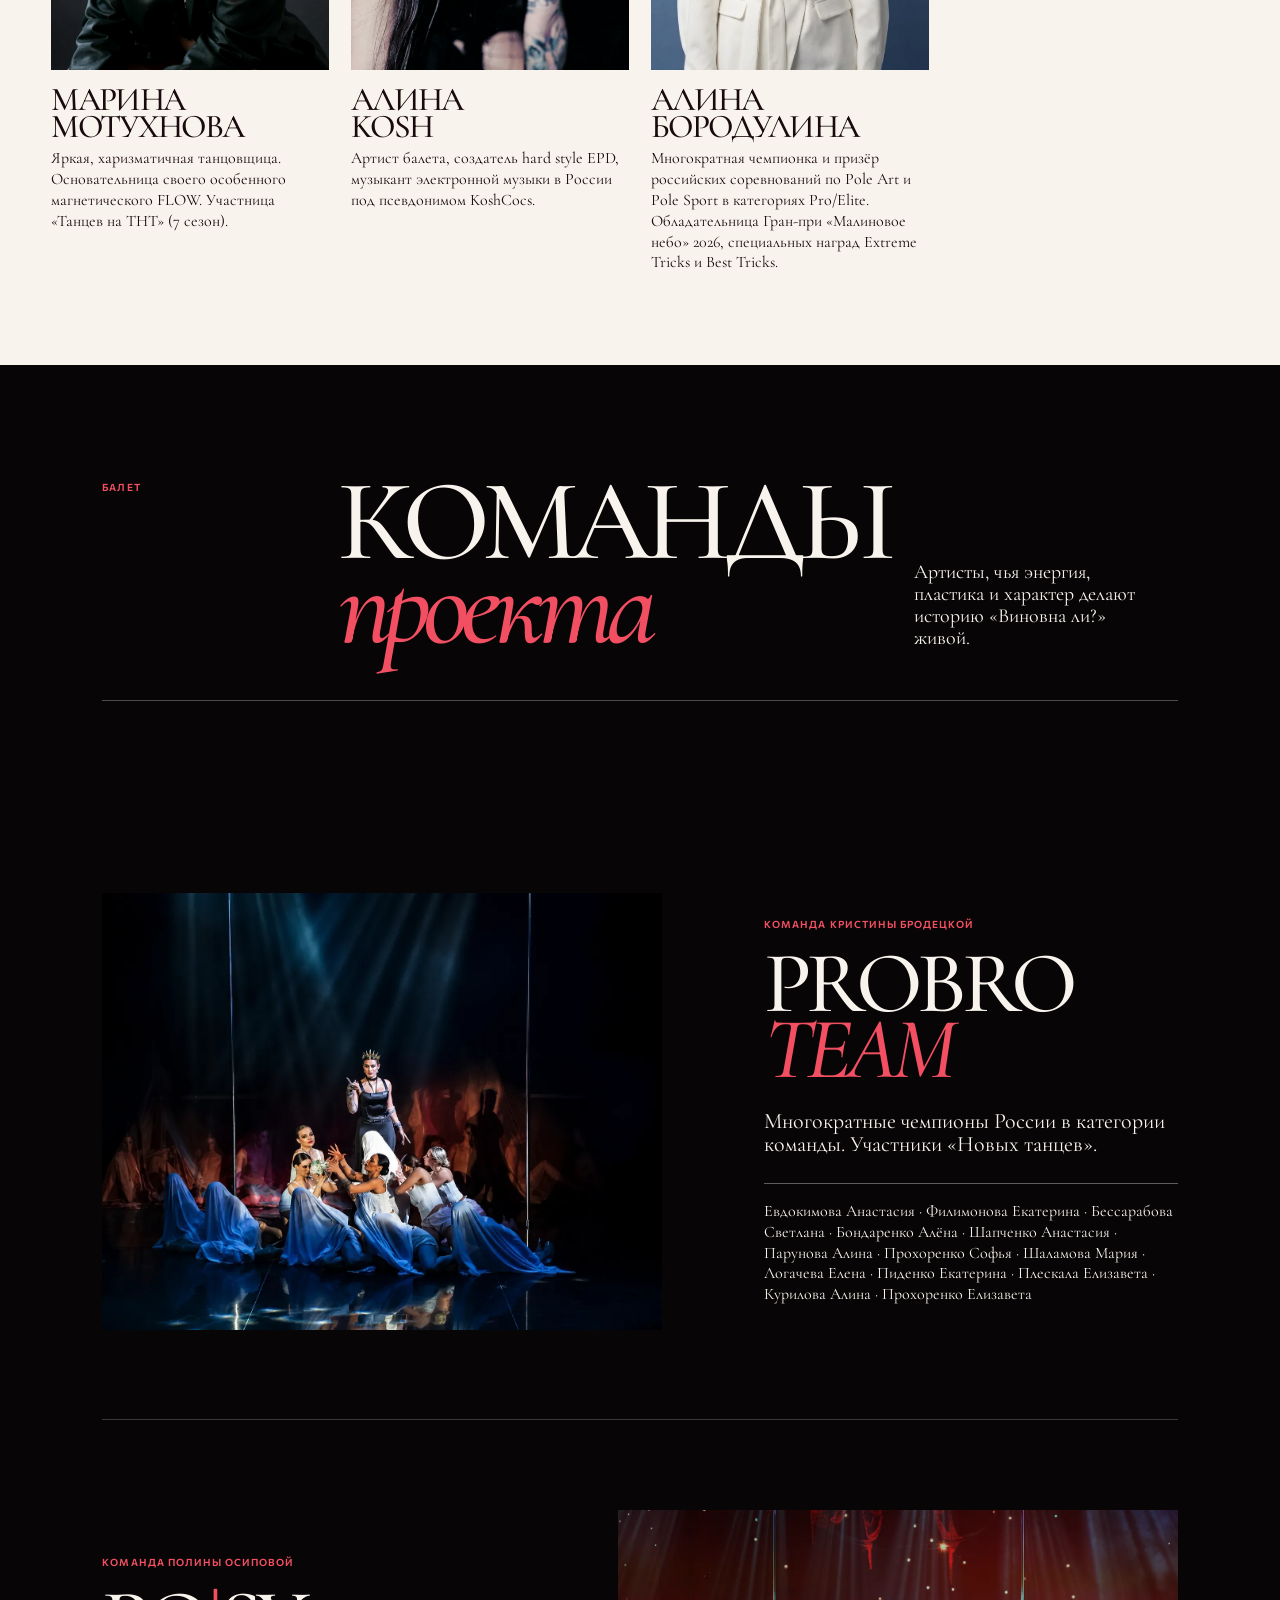
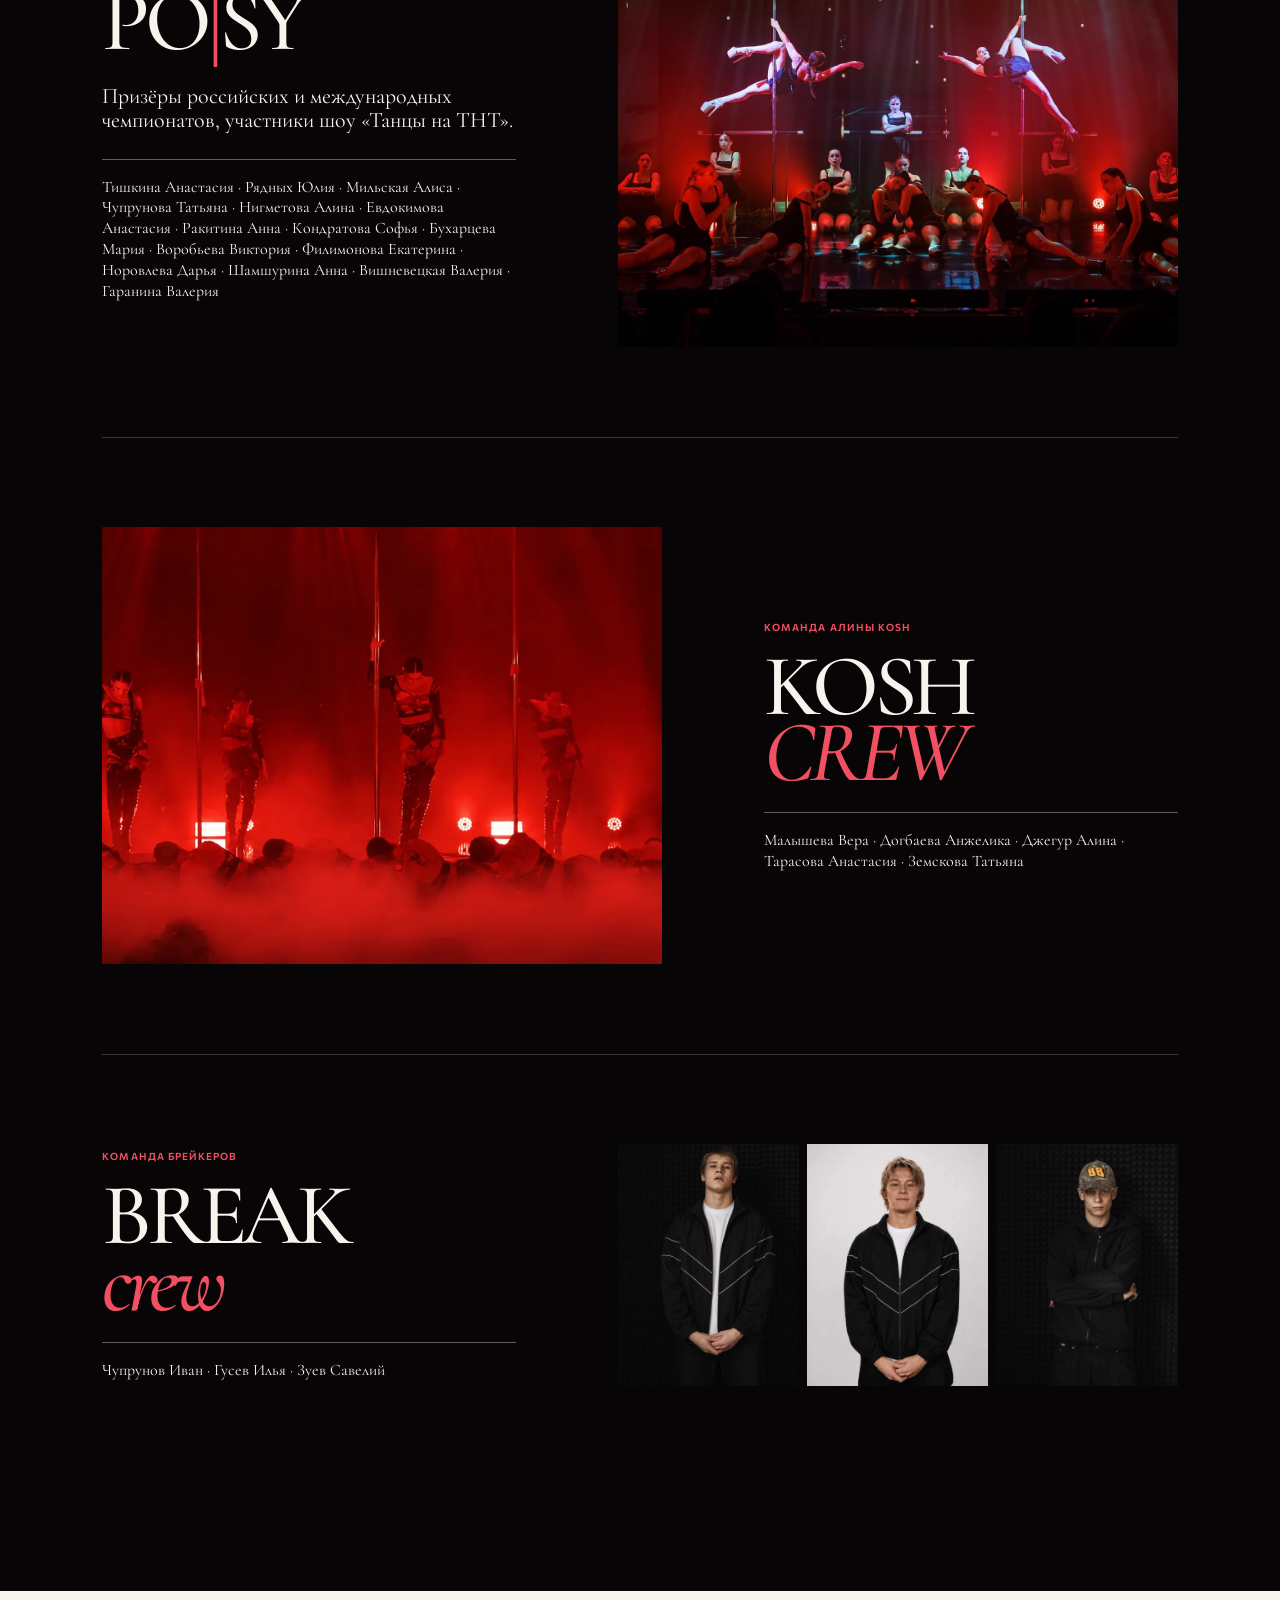
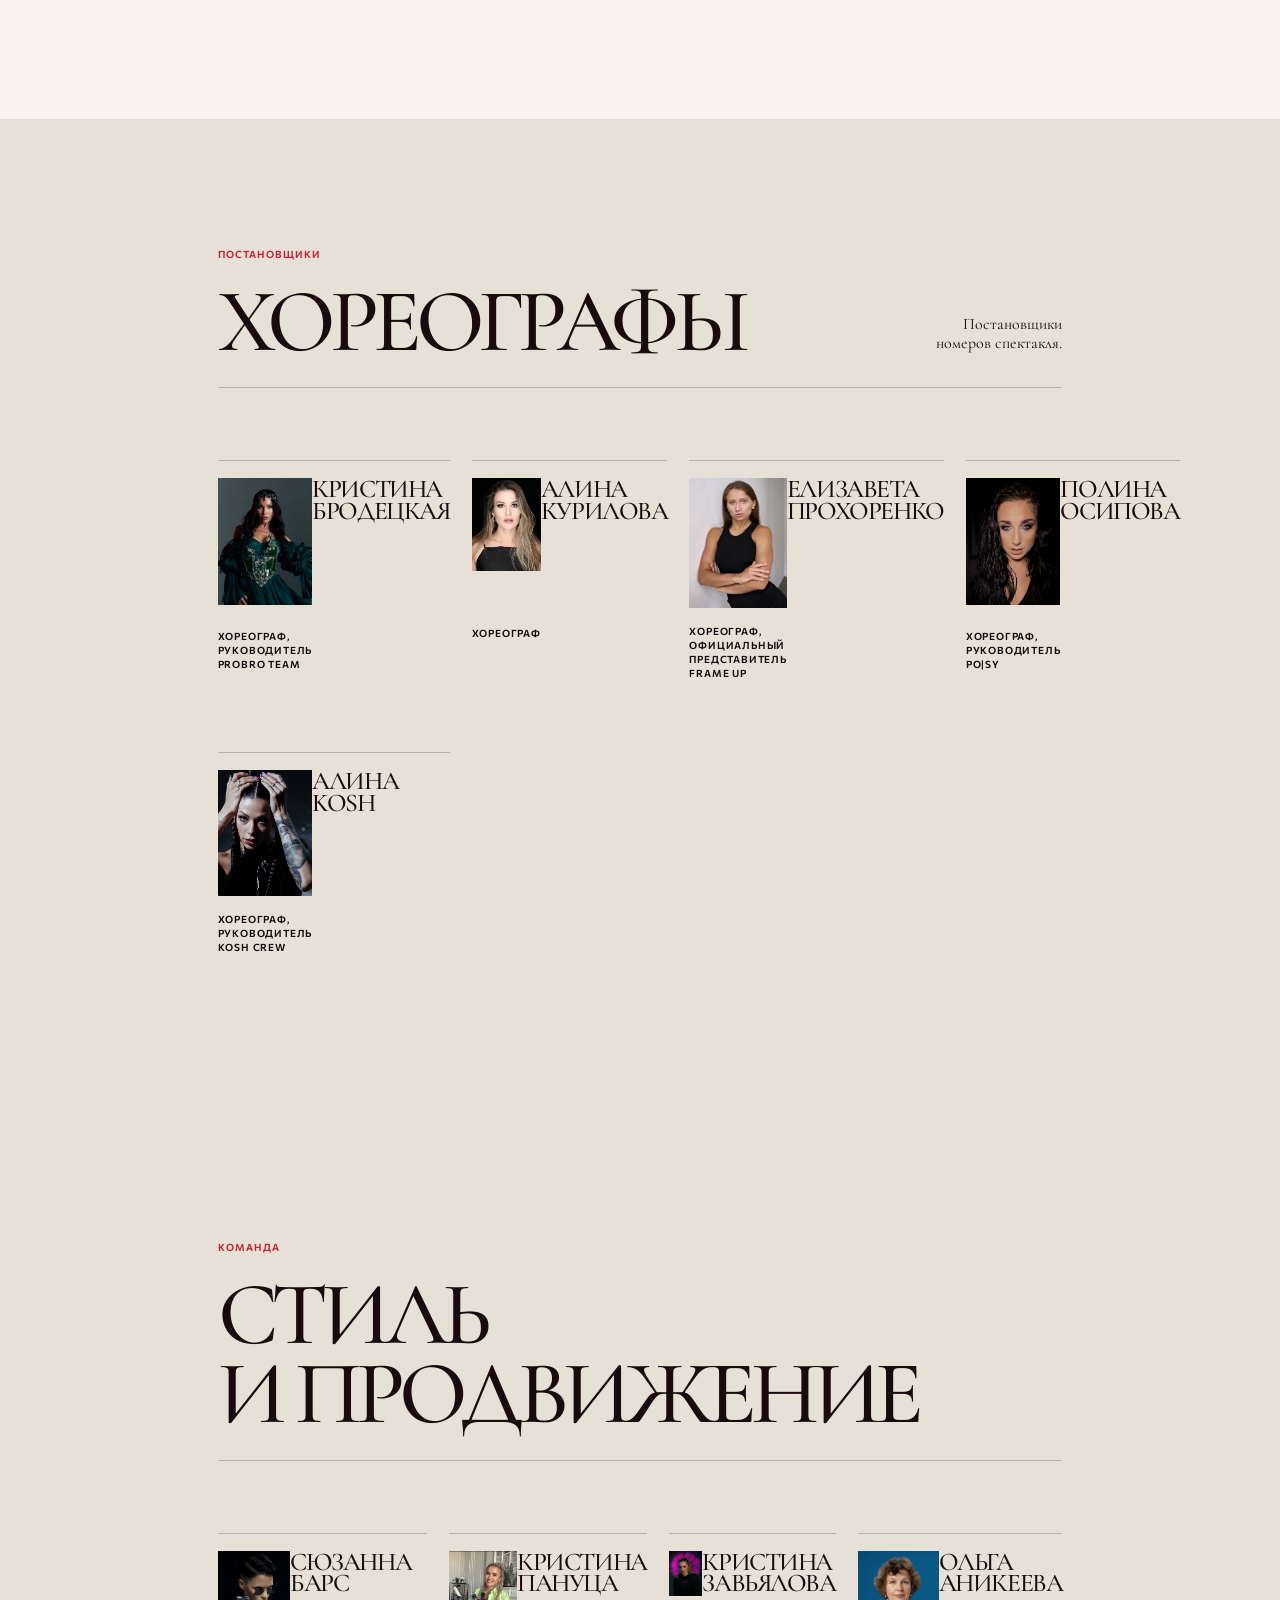
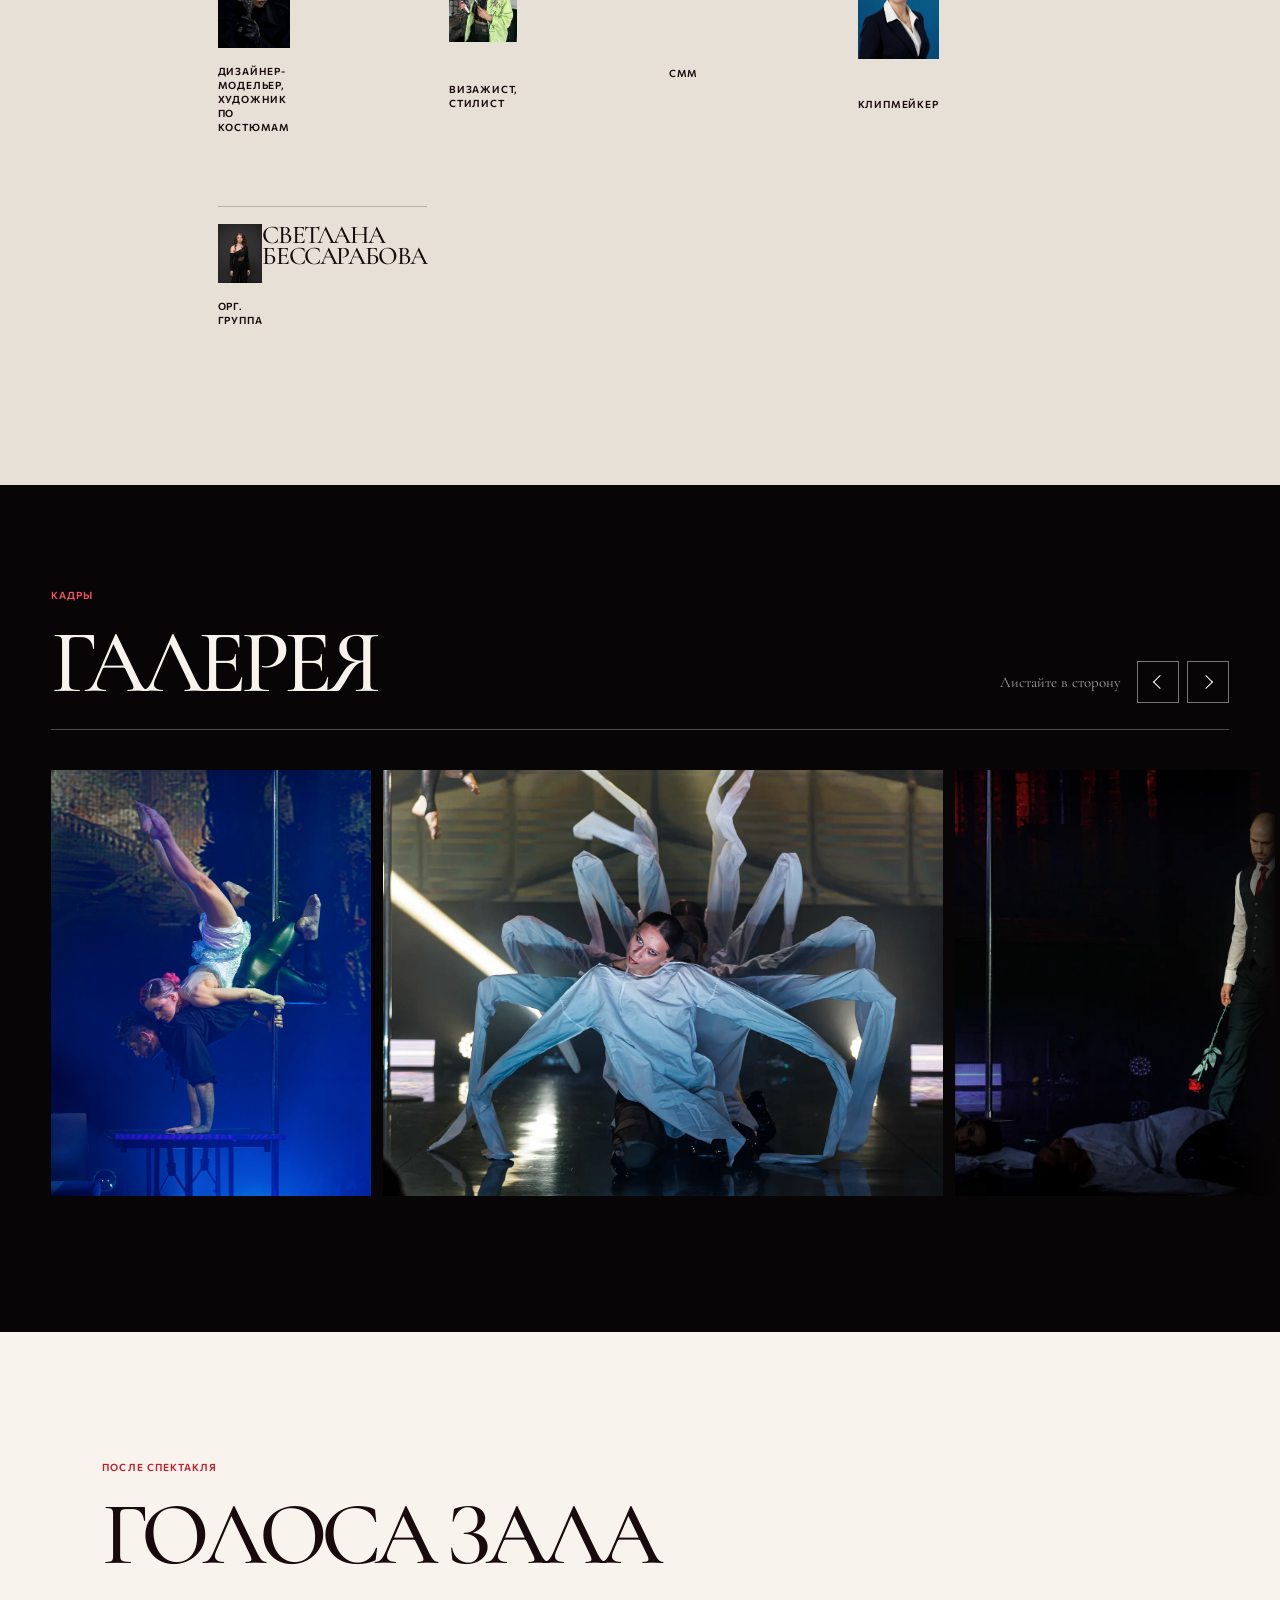
==== commit 8ef52be9: "seo: consolidate indexing on the official show page and repair event schema. Co-authored-by: Cursor " ====
--- a/index.html
+++ b/index.html
@@ -3,12 +3,11 @@
 <head>
   <meta charset="UTF-8">
   <meta name="viewport" content="width=device-width, initial-scale=1.0, maximum-scale=1.0, user-scalable=no, viewport-fit=cover">
-  <meta name="description" content="«Виновна ли?» — шоу-спектакль о любви. Ближайший показ: 29 ноября 2026, 18:00, театр «Золотое Кольцо», Москва. Официальный сайт vinovnalishow.ru. Билеты в продаже.">
-  <meta name="keywords" content="Виновна ли, Виновна ли спектакль, шоу-спектакль Москва, билеты Виновна ли, театр Золотое Кольцо, 29 ноября 2026, спектакль о любви, Кристина Бродецкая">
+  <meta name="description" content="Билеты на шоу-спектакль «Виновна ли?» в Москве. 29 ноября 2026 в 18:00, театр «Золотое Кольцо». Танец, акробатика, музыка и история о любви.">
   <meta name="theme-color" content="#120306">
   <meta name="yandex-verification" content="a68497f9c9d0ffb9">
   <meta name="robots" content="index, follow">
-  <title>Виновна ли? — шоу-спектакль 29 ноября 2026, театр «Золотое Кольцо», Москва</title>
+  <title>Виновна ли? — билеты на спектакль в Москве, 29.11.2026</title>
   <link rel="canonical" href="https://vinovnalishow.ru/">
   <link rel="icon" href="favicon.svg" type="image/svg+xml">
   <link rel="icon" type="image/png" sizes="192x192" href="icons/icon-192.png">
@@ -16,8 +15,8 @@
   <meta property="og:type" content="website">
   <meta property="og:locale" content="ru_RU">
   <meta property="og:site_name" content="Виновна ли?">
-  <meta property="og:title" content="Виновна ли? — шоу-спектакль 29 ноября 2026, Москва">
-  <meta property="og:description" content="Танцевально-акробатический спектакль о любви. 29 ноября, 18:00, театр «Золотое Кольцо». Билеты в продаже.">
+  <meta property="og:title" content="Виновна ли? — спектакль в Москве 29 ноября 2026">
+  <meta property="og:description" content="29 ноября 2026, 18:00 · театр «Золотое Кольцо». Танец, акробатика, музыка и история о любви. Билеты в продаже.">
   <meta property="og:url" content="https://vinovnalishow.ru/">
   <meta property="og:image" content="https://vinovnalishow.ru/og.jpg">
   <meta property="og:image:secure_url" content="https://vinovnalishow.ru/og.jpg">
@@ -26,8 +25,8 @@
   <meta property="og:image:height" content="1260">
   <meta property="og:image:alt" content="Виновна ли? — 29 ноября, театр «Золотое Кольцо»">
   <meta name="twitter:card" content="summary_large_image">
-  <meta name="twitter:title" content="Виновна ли? — шоу-спектакль 29 ноября 2026, Москва">
-  <meta name="twitter:description" content="29 ноября, 18:00 · театр «Золотое Кольцо», Москва. Билеты в продаже.">
+  <meta name="twitter:title" content="Виновна ли? — спектакль в Москве 29 ноября 2026">
+  <meta name="twitter:description" content="29 ноября 2026, 18:00 · театр «Золотое Кольцо». Танец, акробатика, музыка и история о любви.">
   <meta name="twitter:image" content="https://vinovnalishow.ru/og.jpg">
   <link rel="image_src" href="https://vinovnalishow.ru/og.jpg">
   <script type="application/ld+json">
@@ -35,20 +34,82 @@
     "@context": "https://schema.org",
     "@graph": [
       {
+        "@type": "Organization",
+        "@id": "https://vinovnalishow.ru/#organization",
+        "name": "Виновна ли?",
+        "legalName": "ИП Бродецкая",
+        "url": "https://vinovnalishow.ru/",
+        "logo": {
+          "@type": "ImageObject",
+          "url": "https://vinovnalishow.ru/icons/icon-512.png"
+        },
+        "telephone": "+7-967-059-48-12",
+        "taxID": "701742111950",
+        "sameAs": [
+          "https://t.me/vinovna_li_show",
+          "https://www.instagram.com/vinovna_li_show/"
+        ]
+      },
+      {
+        "@type": "WebSite",
+        "@id": "https://vinovnalishow.ru/#website",
+        "name": "Виновна ли?",
+        "alternateName": "vinovnalishow.ru",
+        "url": "https://vinovnalishow.ru/",
+        "inLanguage": "ru-RU",
+        "publisher": {
+          "@id": "https://vinovnalishow.ru/#organization"
+        }
+      },
+      {
+        "@type": "WebPage",
+        "@id": "https://vinovnalishow.ru/#webpage",
+        "url": "https://vinovnalishow.ru/",
+        "name": "Виновна ли? — билеты на спектакль в Москве, 29.11.2026",
+        "description": "Билеты на шоу-спектакль «Виновна ли?» в Москве. 29 ноября 2026 в 18:00, театр «Золотое Кольцо».",
+        "inLanguage": "ru-RU",
+        "dateModified": "2026-10-02",
+        "isPartOf": {
+          "@id": "https://vinovnalishow.ru/#website"
+        },
+        "about": {
+          "@id": "https://vinovnalishow.ru/#event"
+        },
+        "primaryImageOfPage": {
+          "@type": "ImageObject",
+          "url": "https://vinovnalishow.ru/og.jpg",
+          "width": 2400,
+          "height": 1260
+        },
+        "speakable": {
+          "@type": "SpeakableSpecification",
+          "cssSelector": [".faq", ".event__info"]
+        }
+      },
+      {
         "@type": "TheaterEvent",
+        "@id": "https://vinovnalishow.ru/#event",
         "name": "Виновна ли?",
         "alternateName": ["Виновна Ли", "Виновна ли шоу-спектакль"],
         "description": "Шоу-спектакль о любви: театр, танец и акробатика. Ближайший показ — 29 ноября 2026, театр «Золотое Кольцо», Москва.",
-        "speakable": {
-          "@type": "SpeakableSpecification",
-          "cssSelector": [".faq", ".event__info"]
-        },
         "startDate": "2026-11-29T18:00:00+03:00",
         "endDate": "2026-11-29T19:30:00+03:00",
         "eventStatus": "https://schema.org/EventScheduled",
         "eventAttendanceMode": "https://schema.org/OfflineEventAttendanceMode",
-        "image": ["https://vinovnalishow.ru/og.jpg"],
+        "image": {
+          "@type": "ImageObject",
+          "url": "https://vinovnalishow.ru/og.jpg",
+          "width": 2400,
+          "height": 1260
+        },
         "url": "https://vinovnalishow.ru/",
+        "mainEntityOfPage": {
+          "@id": "https://vinovnalishow.ru/#webpage"
+        },
+        "sameAs": [
+          "https://www.golden-ring.ru/events/tantsevalno-akrobaticheskiy-shou-spektakl-vinovna-li-/",
+          "https://qtickets.ru/event/244957"
+        ],
         "location": {
           "@type": "Place",
           "name": "Театр «Золотое Кольцо»",
@@ -60,39 +121,48 @@
           }
         },
         "organizer": {
-          "@type": "Organization",
-          "name": "Виновна ли?",
-          "url": "https://vinovnalishow.ru/"
+          "@id": "https://vinovnalishow.ru/#organization"
         },
+        "performer": [
+          {
+            "@type": "Person",
+            "name": "Кристина Бродецкая"
+          },
+          {
+            "@type": "Person",
+            "name": "Андрей Белявский"
+          },
+          {
+            "@type": "Person",
+            "name": "Светлана Гера"
+          },
+          {
+            "@type": "Person",
+            "name": "Полина Волчек"
+          }
+        ],
         "offers": {
           "@type": "Offer",
           "name": "Билет на спектакль",
           "url": "https://qtickets.ru/event/244957",
+          "price": "3000",
           "availability": "https://schema.org/InStock",
-          "priceCurrency": "RUB"
+          "priceCurrency": "RUB",
+          "priceValidUntil": "2026-11-29",
+          "seller": {
+            "@type": "Organization",
+            "name": "QTickets",
+            "url": "https://qtickets.ru/"
+          }
         }
       },
       {
-        "@type": "Organization",
-        "name": "Виновна ли?",
-        "url": "https://vinovnalishow.ru/",
-        "logo": "https://vinovnalishow.ru/icons/icon-512.png",
-        "telephone": "++1-555-0027",
-        "sameAs": [
-          "https://t.me/vinovna_li_show",
-          "https://www.instagram.com/vinovna_li_show/"
-        ]
-      },
-      {
-        "@type": "WebSite",
-        "name": "Виновна ли?",
-        "url": "https://vinovnalishow.ru/",
-        "inLanguage": "ru-RU",
-        "alternateName": "vinovnalishow.ru"
-      },
-      {
         "@type": "FAQPage",
+        "@id": "https://vinovnalishow.ru/#faqpage",
         "url": "https://vinovnalishow.ru/#faq",
+        "isPartOf": {
+          "@id": "https://vinovnalishow.ru/#webpage"
+        },
         "mainEntity": [
           {
             "@type": "Question",
@@ -131,7 +201,7 @@
             "name": "Какой официальный сайт спектакля «Виновна ли?»",
             "acceptedAnswer": {
               "@type": "Answer",
-              "text": "Официальный сайт — https://vinovnalishow.ru. Страница vinovnali.ru устарела: там указана дата 29 ноября 2025, актуальный показ — 29 ноября 2026."
+              "text": "Официальный сайт спектакля — https://vinovnalishow.ru. Актуальный показ состоится 29 ноября 2026."
             }
           },
           {
@@ -305,7 +375,7 @@
         </div>
         <div class="faq__item reveal">
           <dt>Какой официальный сайт спектакля «Виновна ли?»</dt>
-          <dd>Официальный сайт — https://vinovnalishow.ru. Страница vinovnali.ru устарела: там указана дата 29 ноября 2025, актуальный показ — 29 ноября 2026.</dd>
+          <dd>Официальный сайт спектакля — https://vinovnalishow.ru. Актуальный показ состоится 29 ноября 2026.</dd>
         </div>
         <div class="faq__item reveal">
           <dt>Можно ли оформить билет на «Виновна ли?» как подарок?</dt>
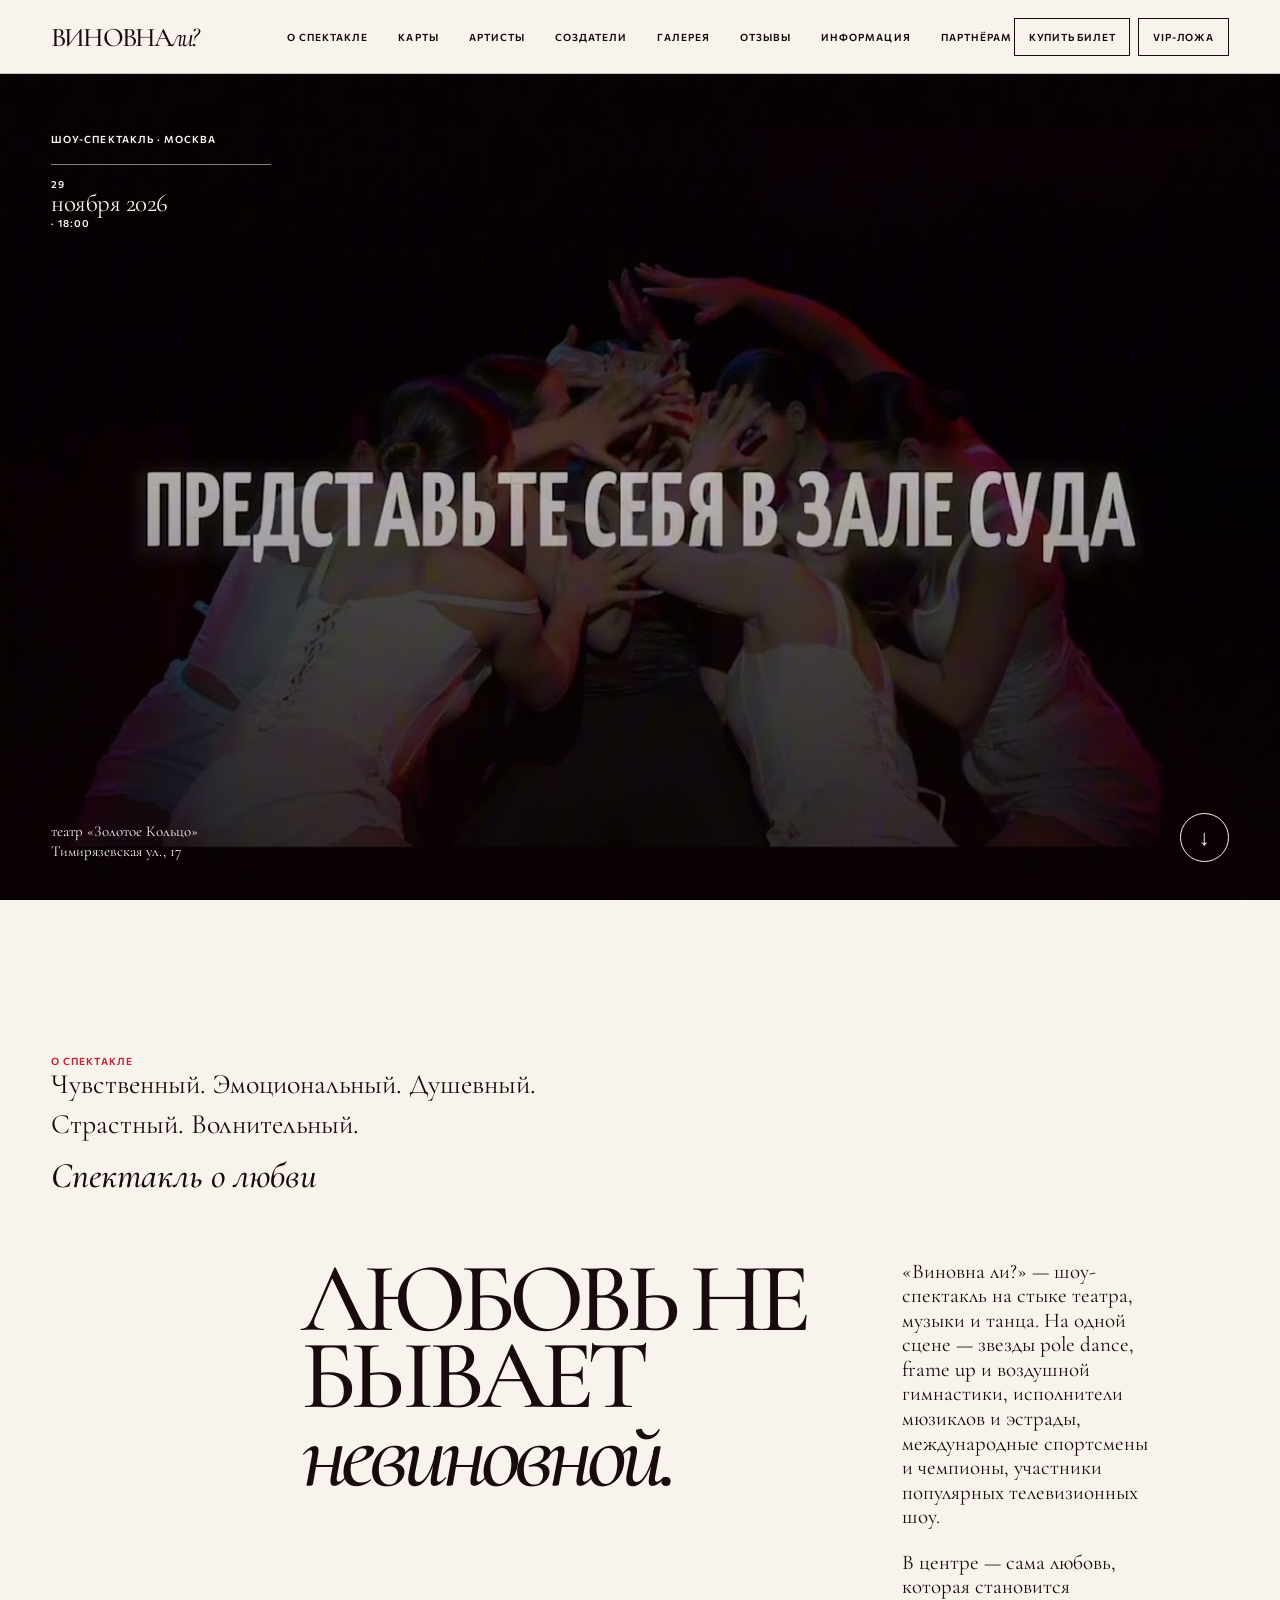
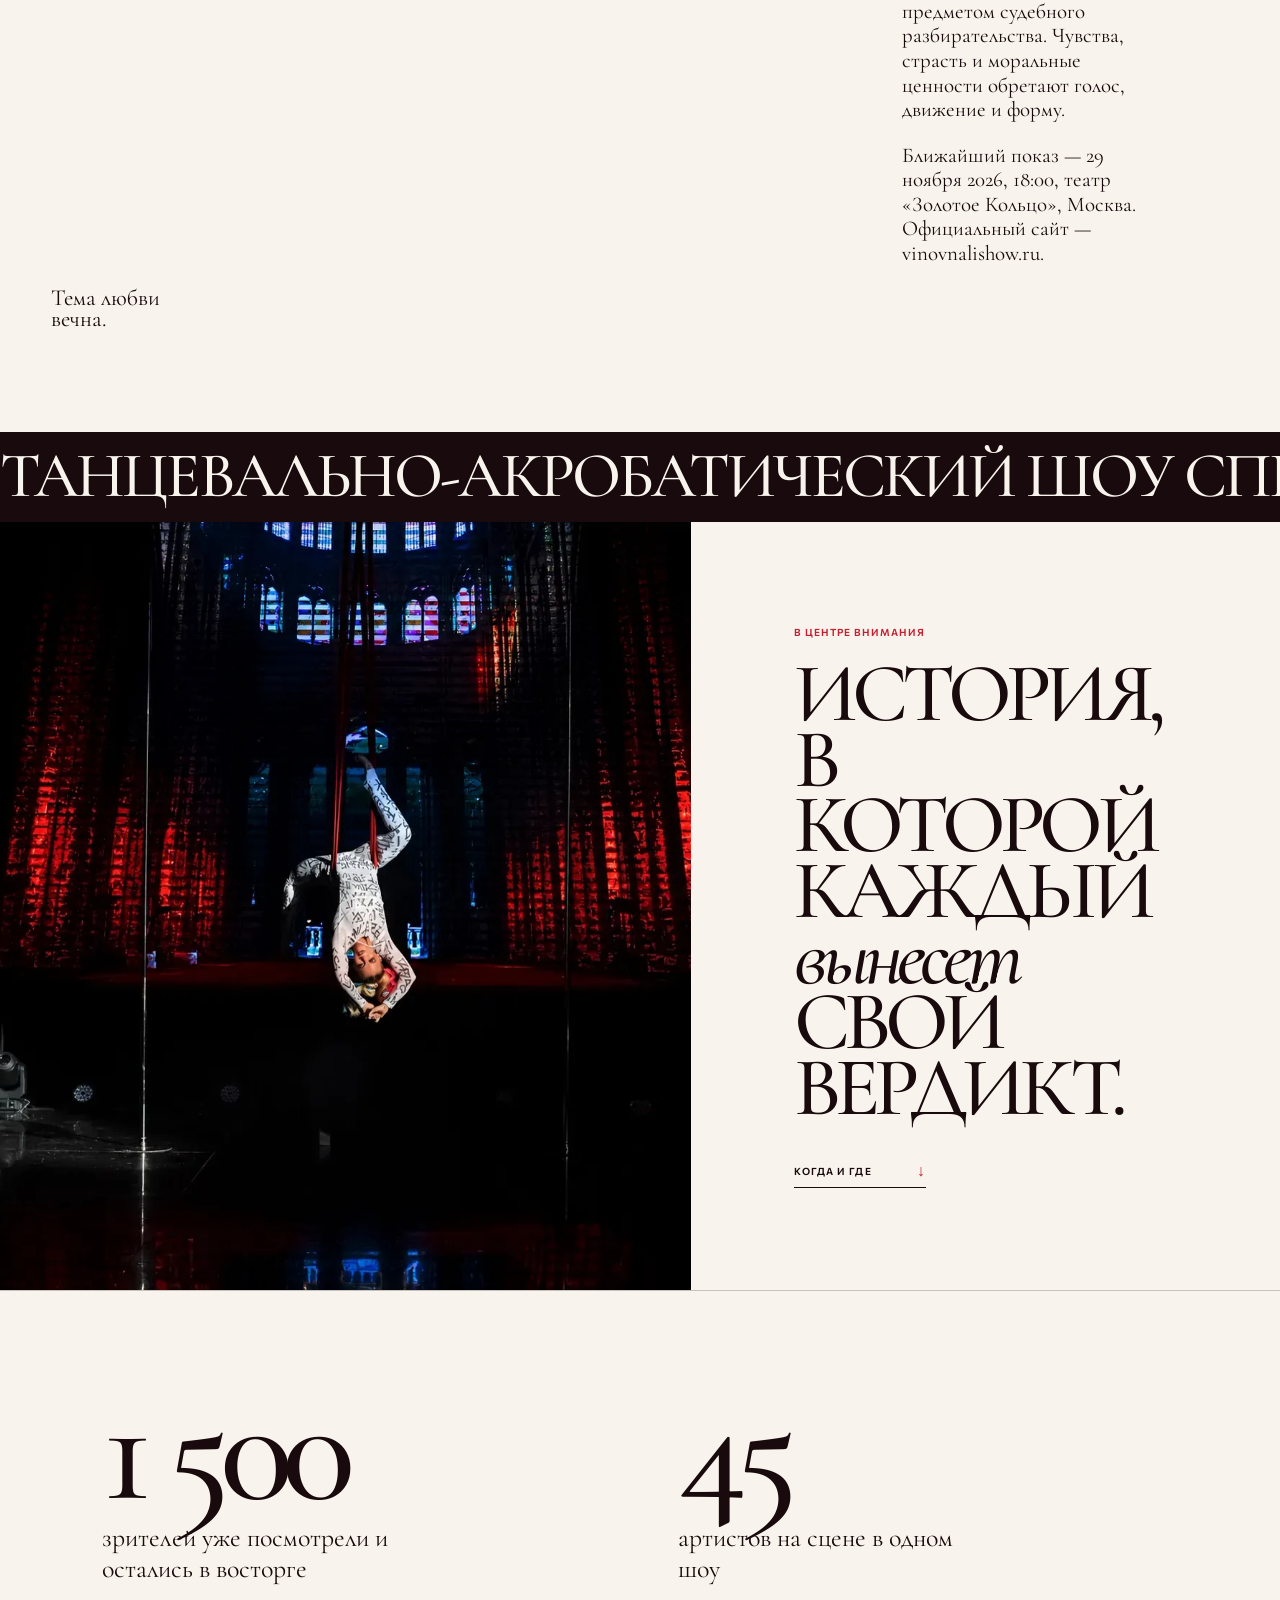
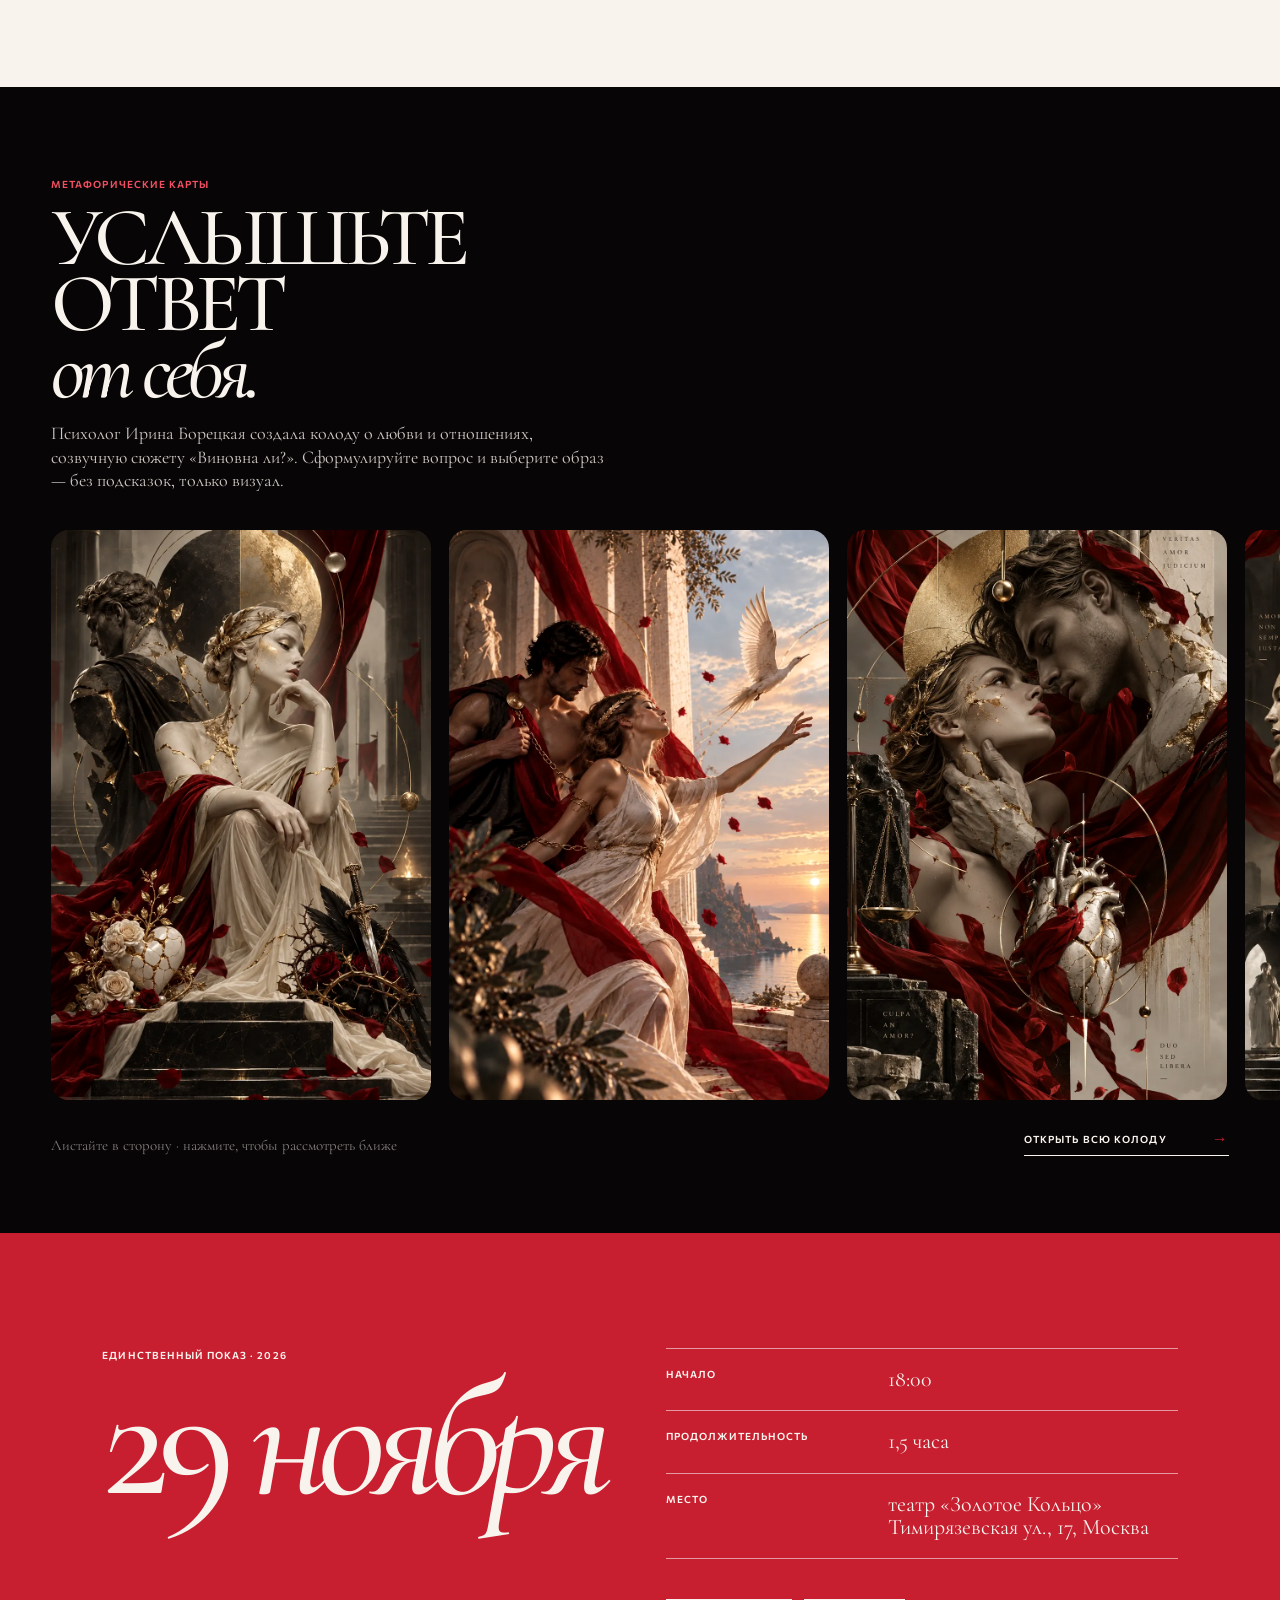
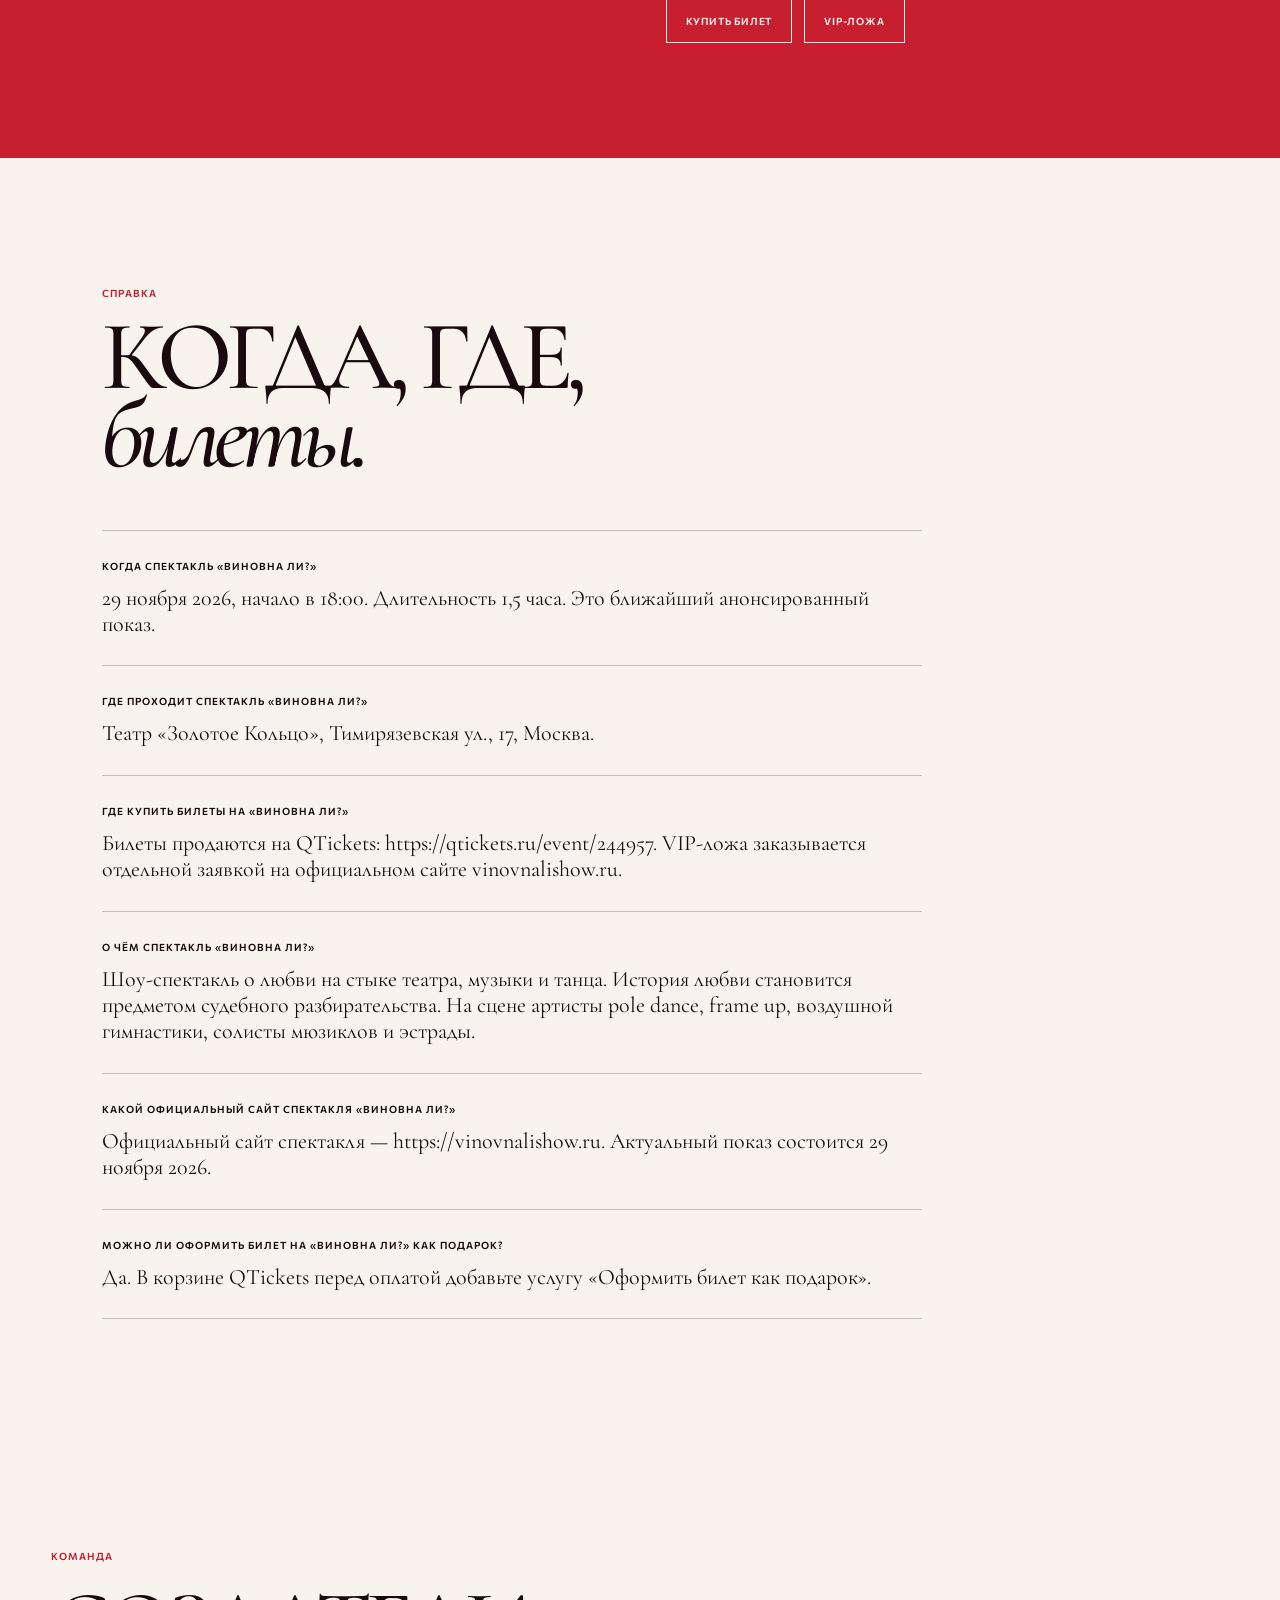
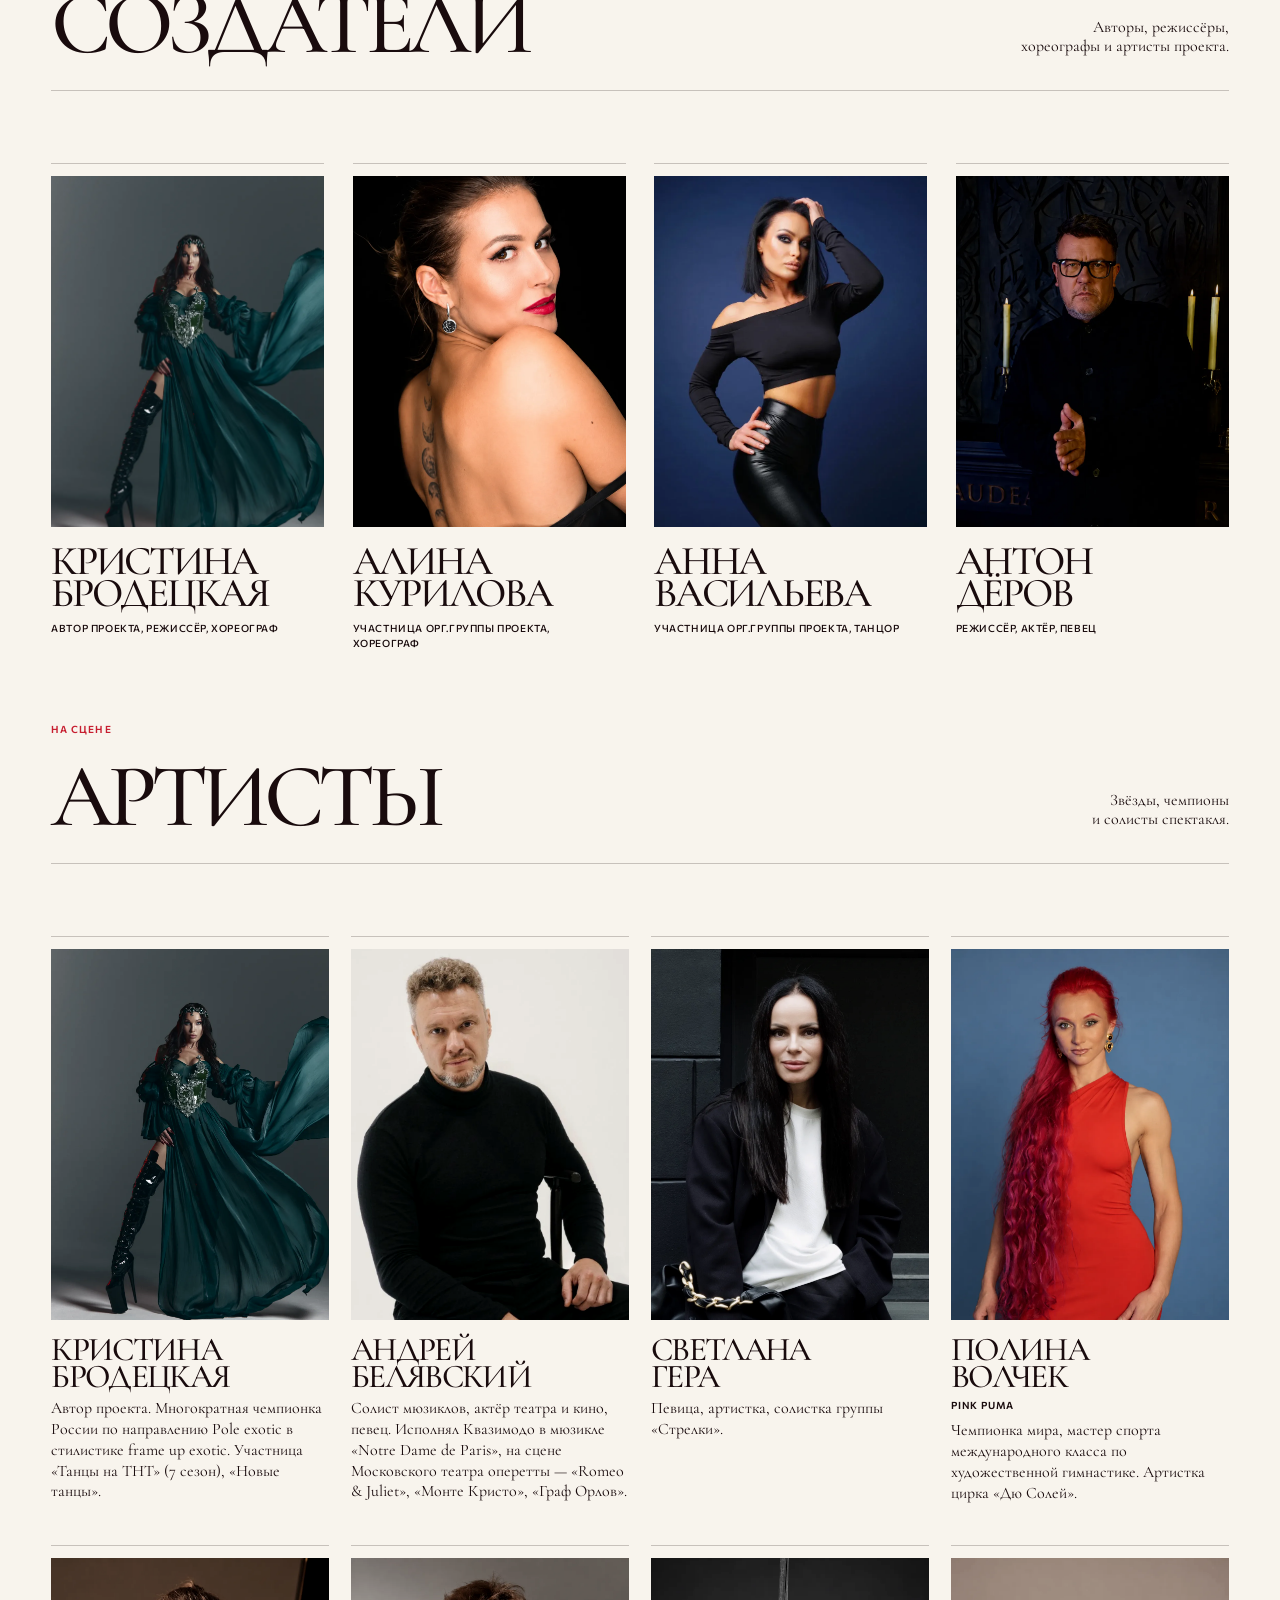
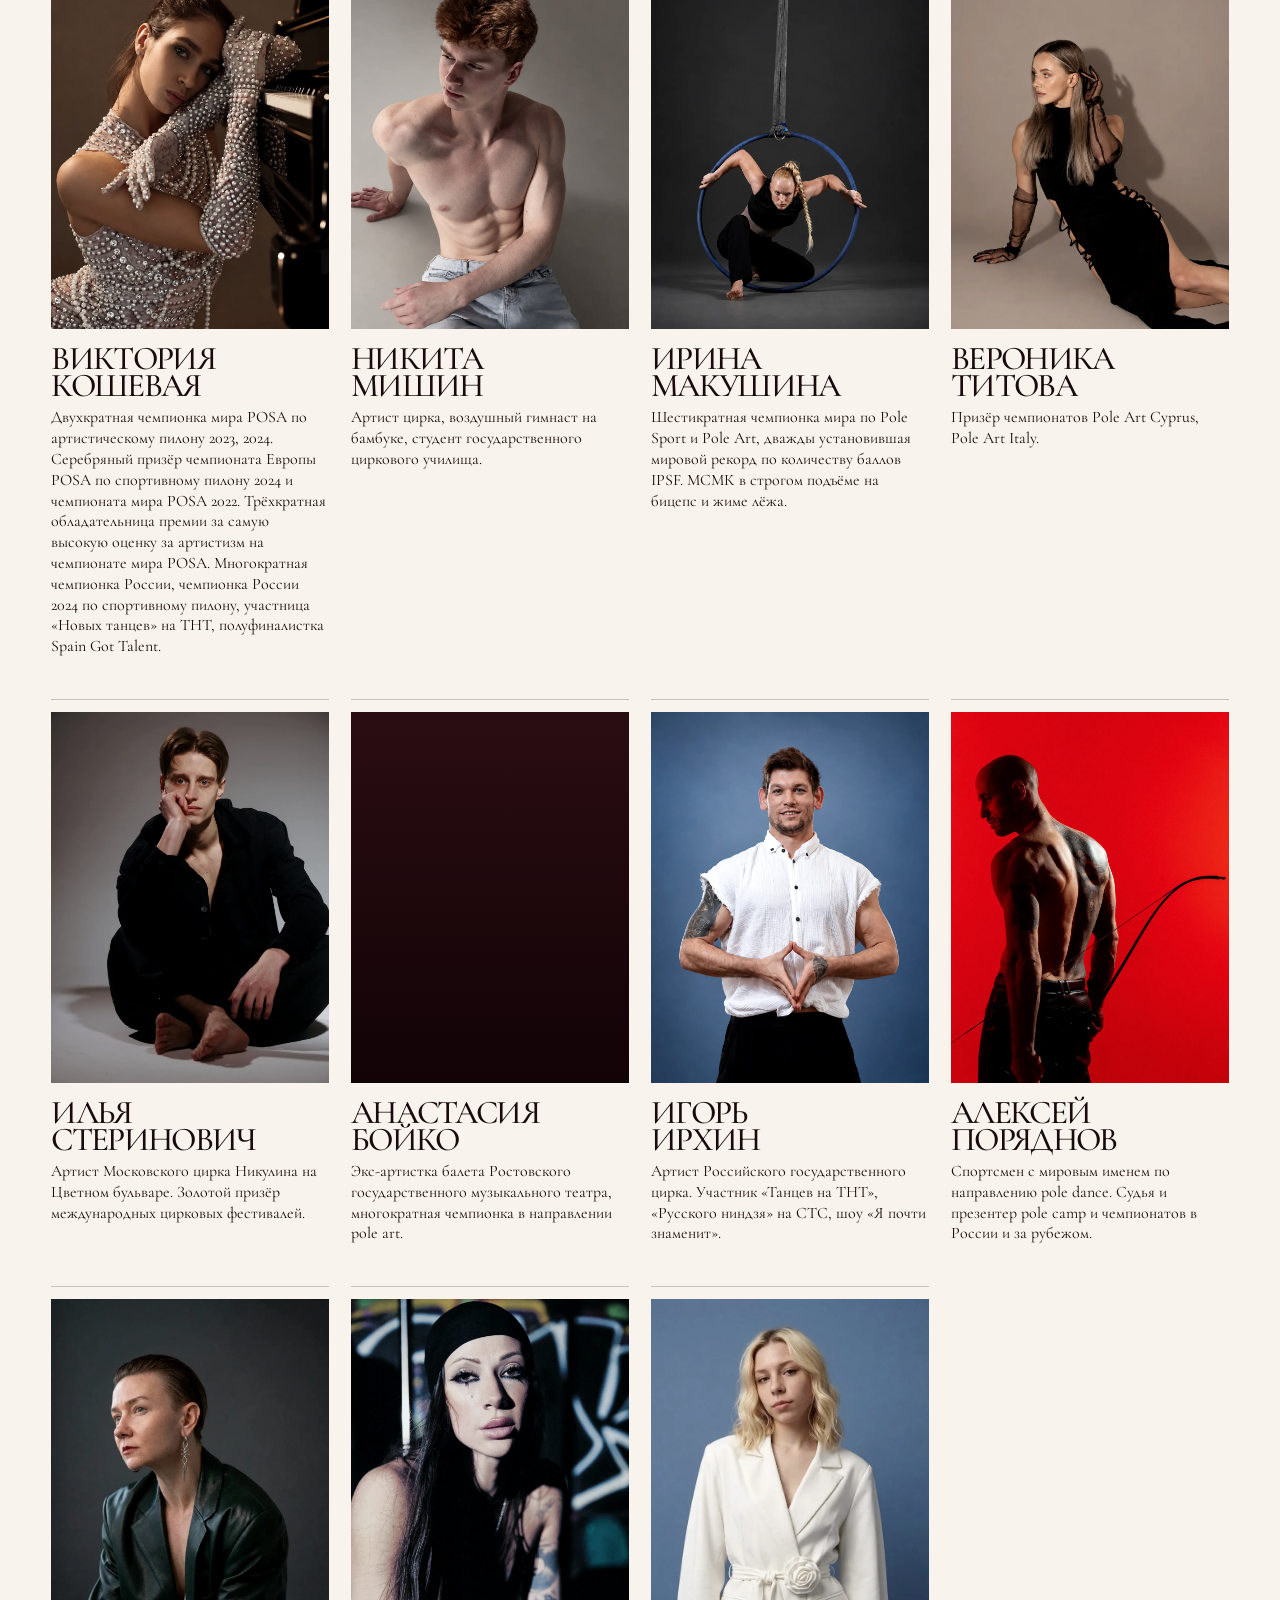
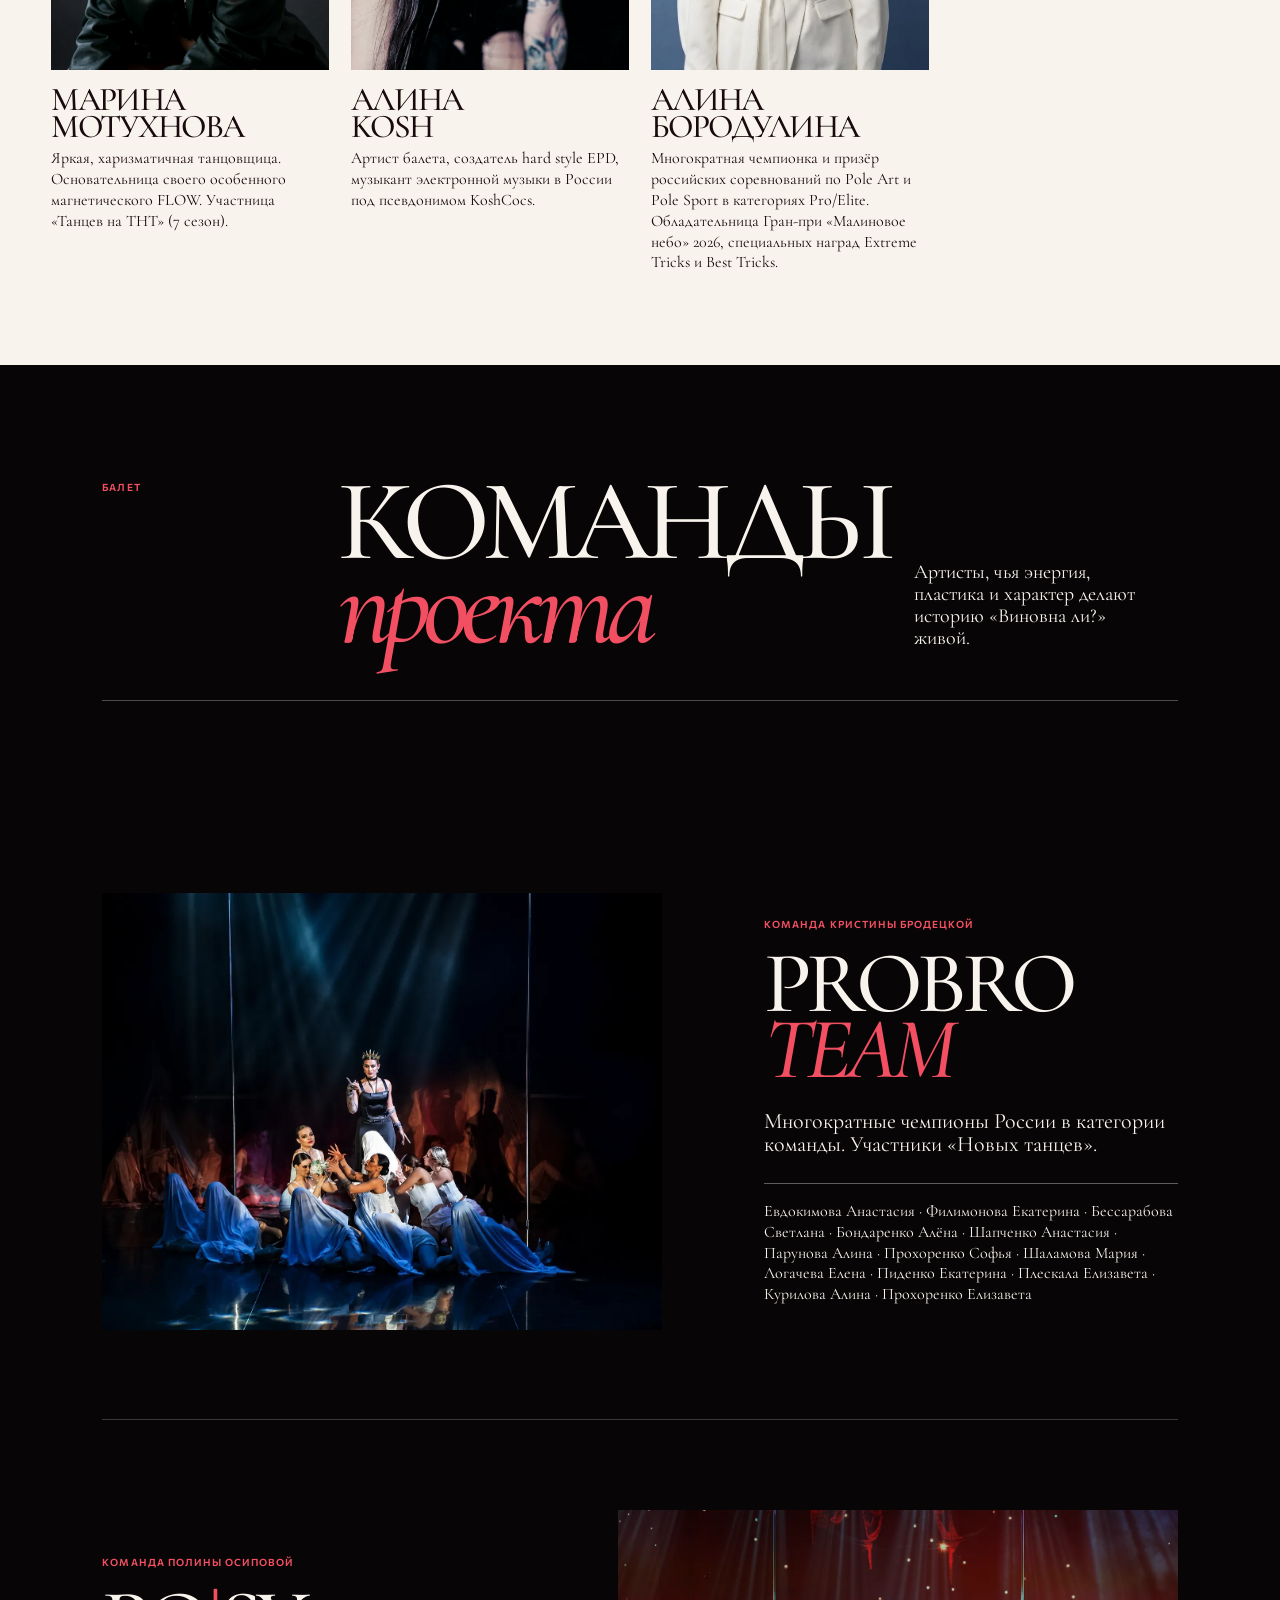
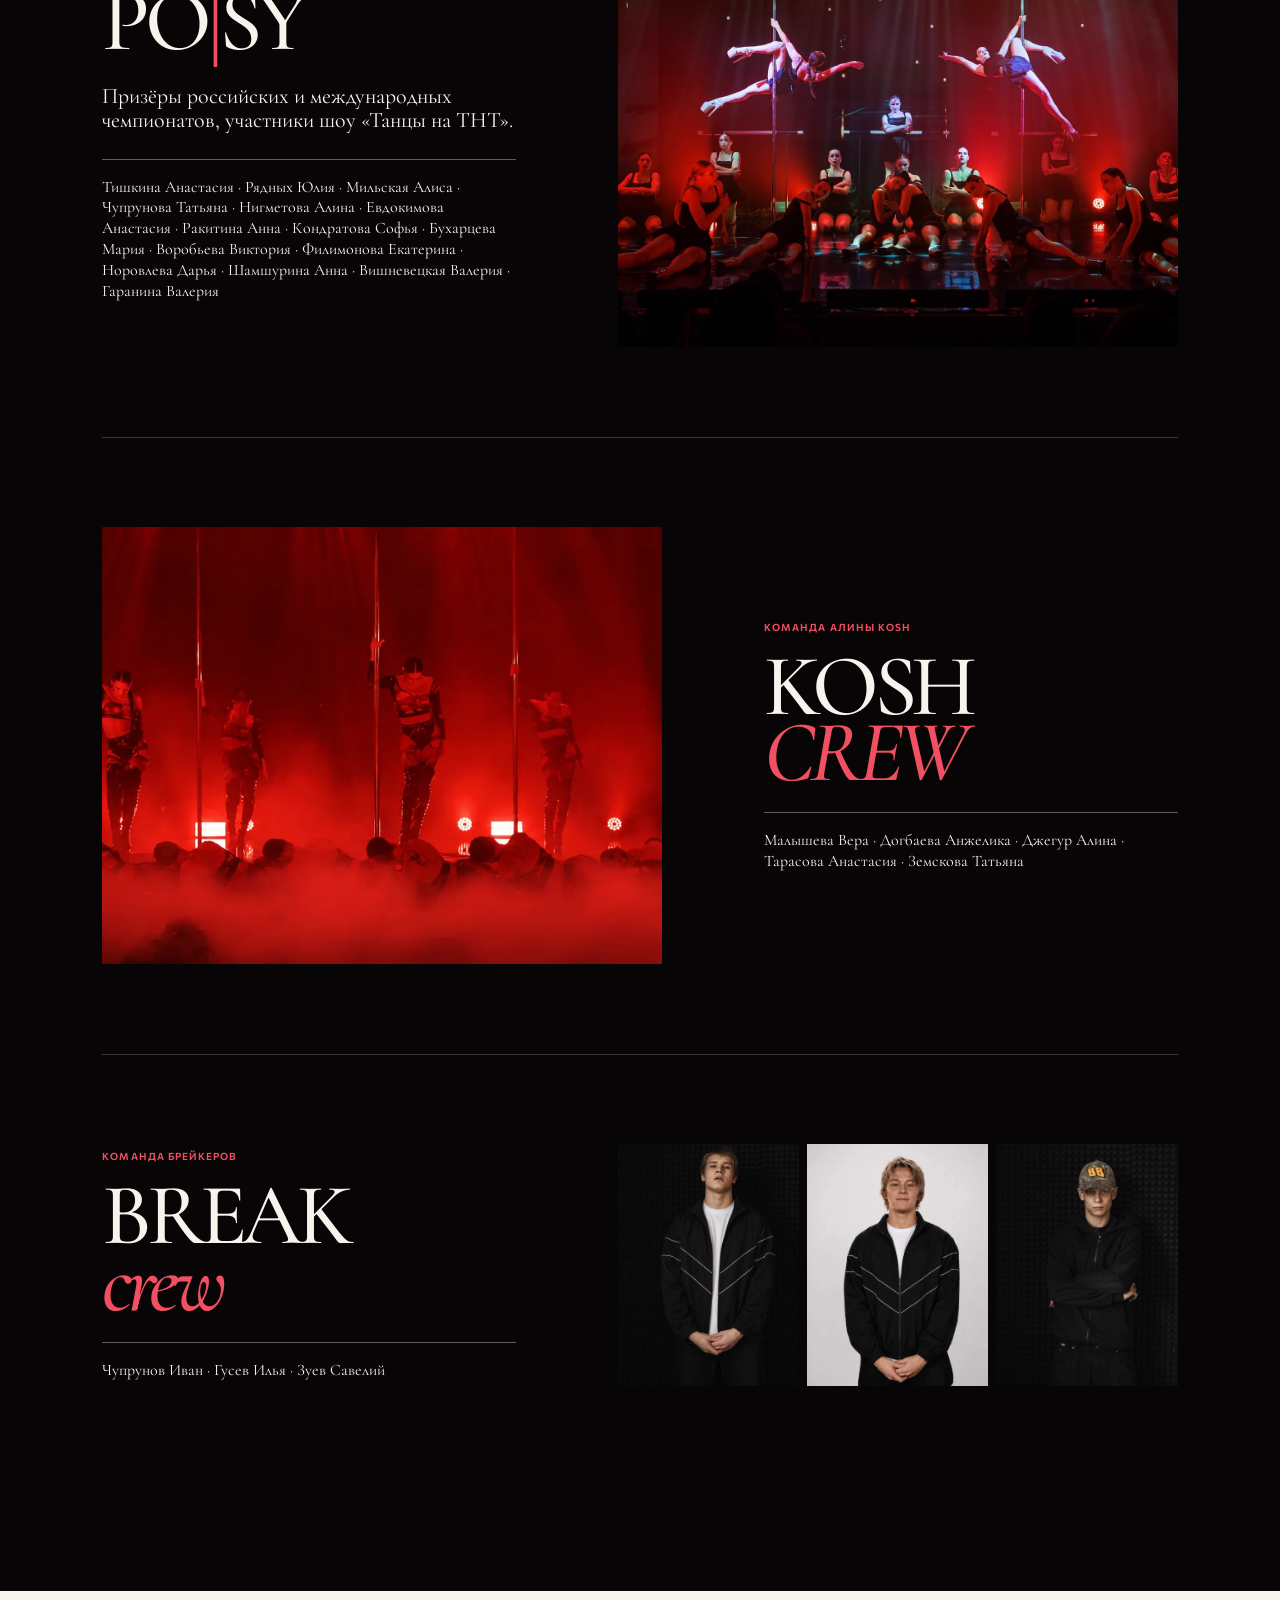
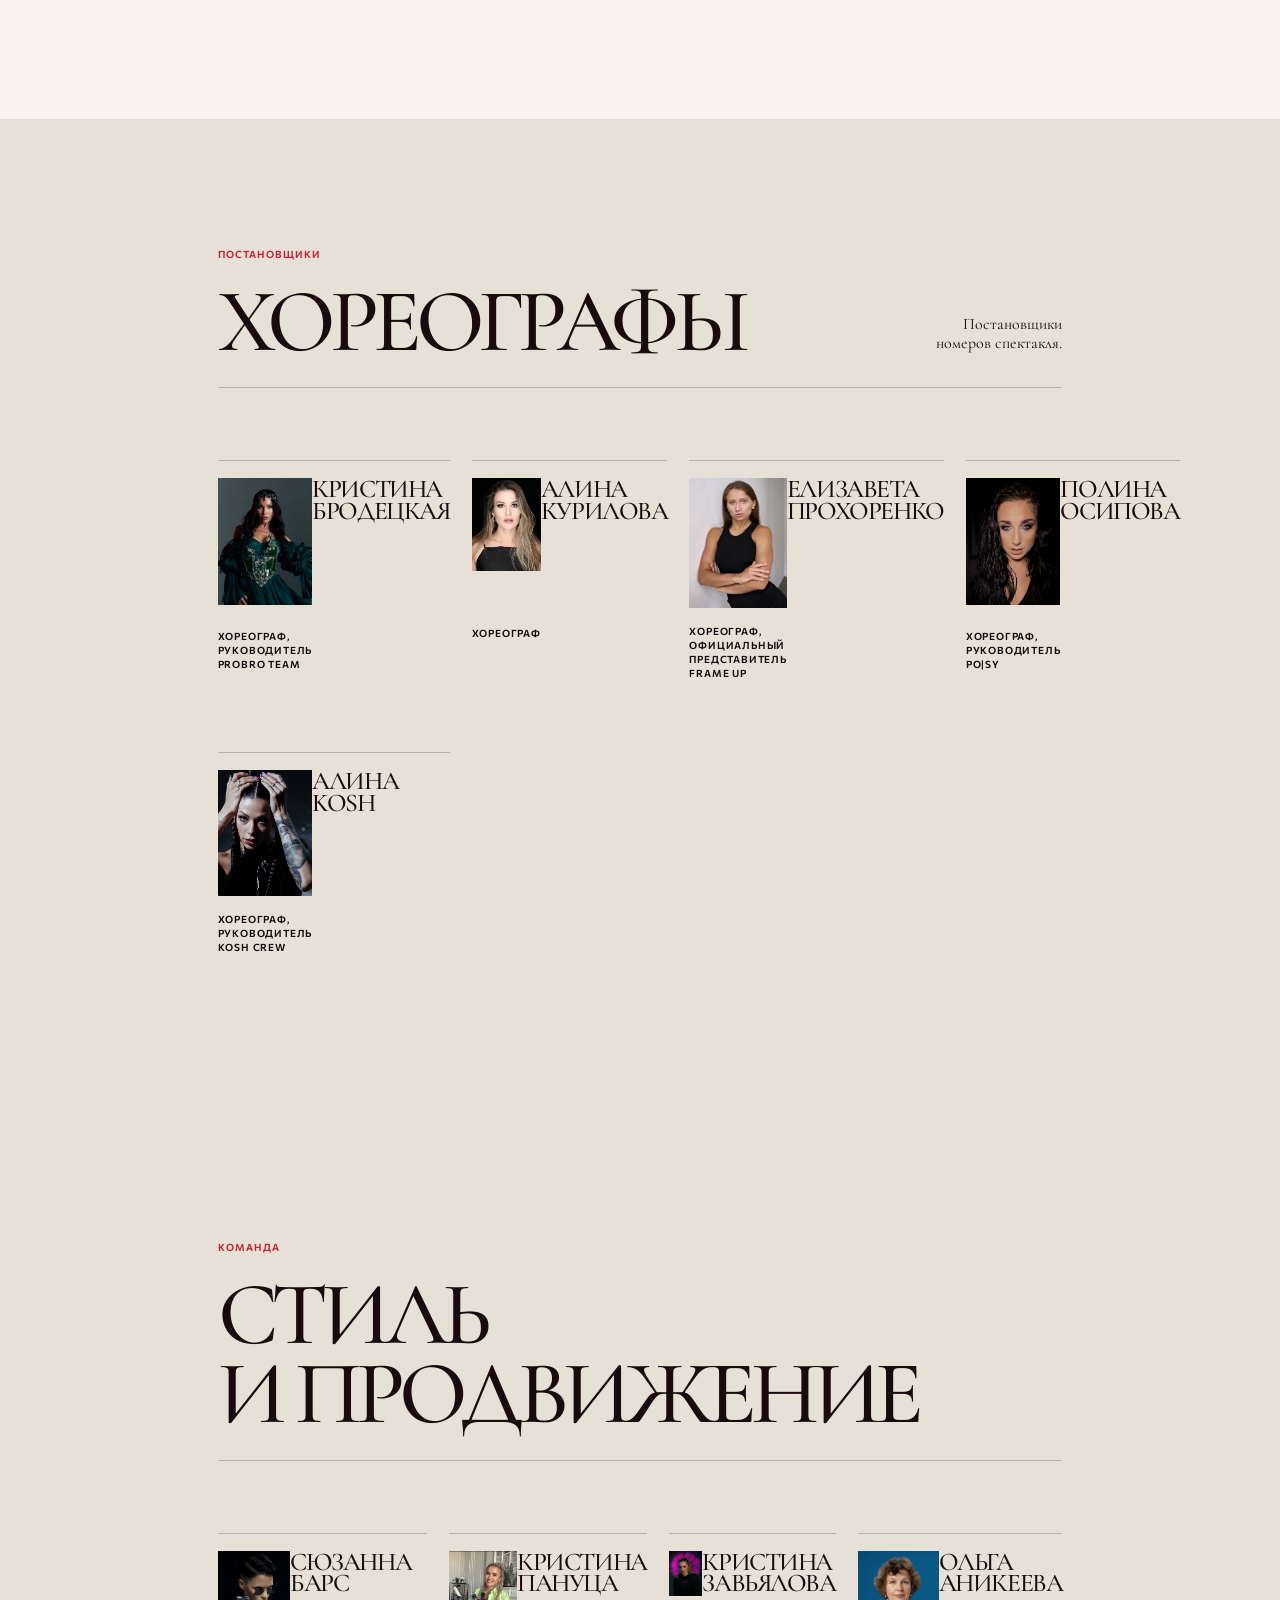
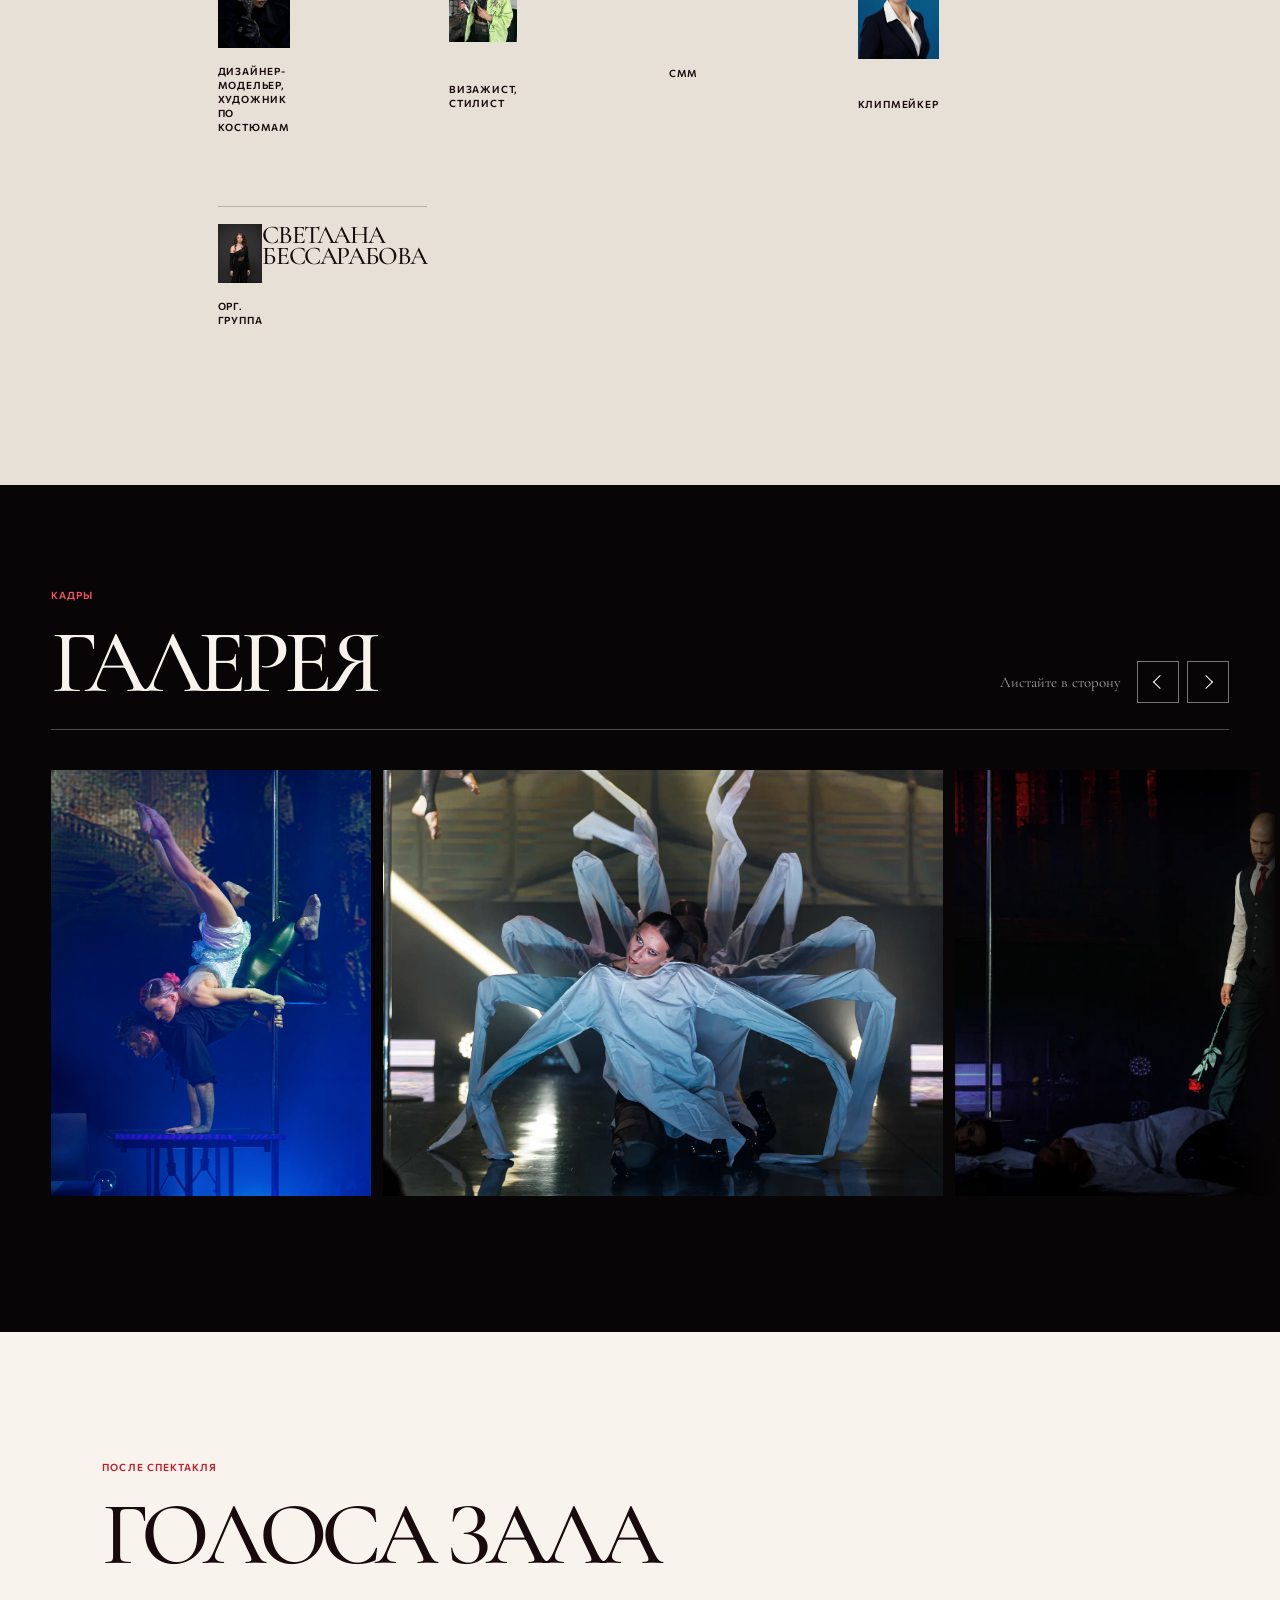
==== commit 0e01530d: "seo: remove public legacy content and normalize canonical signals. Co-authored-by: Cursor <cursorage" ====
--- a/index.html
+++ b/index.html
@@ -23,7 +23,7 @@
   <meta property="og:image:type" content="image/jpeg">
   <meta property="og:image:width" content="2400">
   <meta property="og:image:height" content="1260">
-  <meta property="og:image:alt" content="Виновна ли? — 29 ноября, театр «Золотое Кольцо»">
+  <meta property="og:image:alt" content="Виновна ли? — 29 ноября 2026, театр «Золотое Кольцо»">
   <meta name="twitter:card" content="summary_large_image">
   <meta name="twitter:title" content="Виновна ли? — спектакль в Москве 29 ноября 2026">
   <meta name="twitter:description" content="29 ноября 2026, 18:00 · театр «Золотое Кольцо». Танец, акробатика, музыка и история о любви.">
@@ -159,7 +159,7 @@
       {
         "@type": "FAQPage",
         "@id": "https://vinovnalishow.ru/#faqpage",
-        "url": "https://vinovnalishow.ru/#faq",
+        "url": "https://vinovnalishow.ru/",
         "isPartOf": {
           "@id": "https://vinovnalishow.ru/#webpage"
         },
@@ -220,7 +220,7 @@
   <link rel="preconnect" href="https://fonts.googleapis.com">
   <link rel="preconnect" href="https://fonts.gstatic.com" crossorigin>
   <link href="https://fonts.googleapis.com/css2?family=Commissioner:wght@400;500;600&family=Cormorant+Garamond:ital,wght@0,400;0,500;0,600;0,700;1,400;1,500;1,600&display=swap" rel="stylesheet">
-  <link rel="stylesheet" href="styles.css?v=20260929b">
+  <link rel="stylesheet" href="styles.css?v=20261002a">
 </head>
 <body>
   <header class="site-header">
@@ -255,7 +255,7 @@
       <div class="hero__content">
         <div class="hero__details reveal">
           <p class="eyebrow">Шоу-спектакль · Москва</p>
-          <p class="hero__date">29 <span>ноября</span> · 18:00</p>
+          <p class="hero__date">29 <span>ноября 2026</span> · 18:00</p>
         </div>
         <div class="hero__title reveal">
           <h1 class="visually-hidden">Виновна ли? — шоу-спектакль о любви, 29 ноября 2026, театр «Золотое Кольцо», Москва</h1>
@@ -705,7 +705,7 @@
         <img src="media/images/site/closing.webp" alt="Сценический кадр спектакля «Виновна ли?»" loading="lazy">
       </div>
       <div class="closing__content reveal">
-        <p class="eyebrow">29 ноября · Москва</p>
+        <p class="eyebrow">29 ноября 2026 · Москва</p>
         <h2>Увидимся<br><em>в театре.</em></h2>
         <div class="closing__actions">
           <a class="button button--light ticket-link" href="https://qtickets.ru/event/244957" target="_blank" rel="noopener">Купить билет</a>
--- a/styles.css
+++ b/styles.css
@@ -1,5 +1,3 @@
-@import url("https://fonts.googleapis.com/css2?family=Commissioner:wght@400;500;600&family=Cormorant+Garamond:ital,wght@0,400;0,500;0,600;0,700;1,400;1,500;1,600&display=swap");
-
 :root {
   --red: #c71e30;
   --deep-red: #8f0d1b;
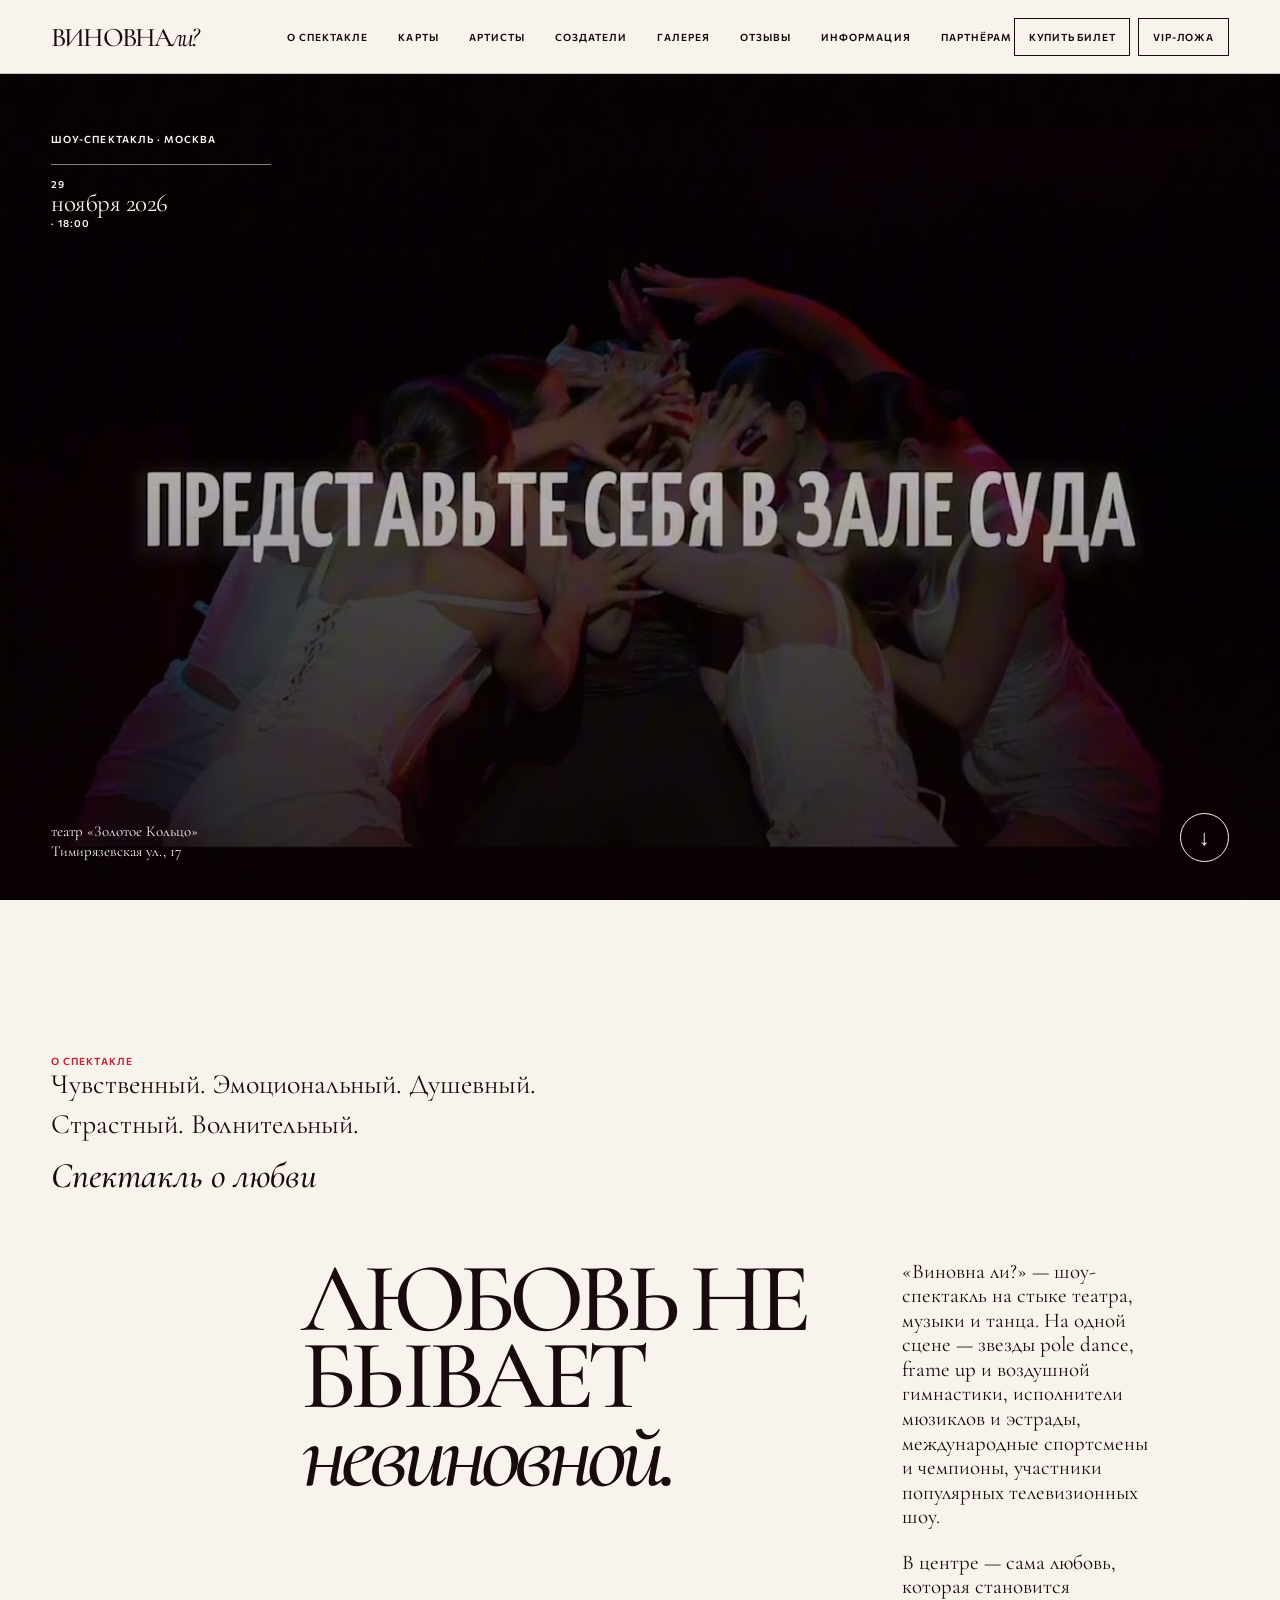
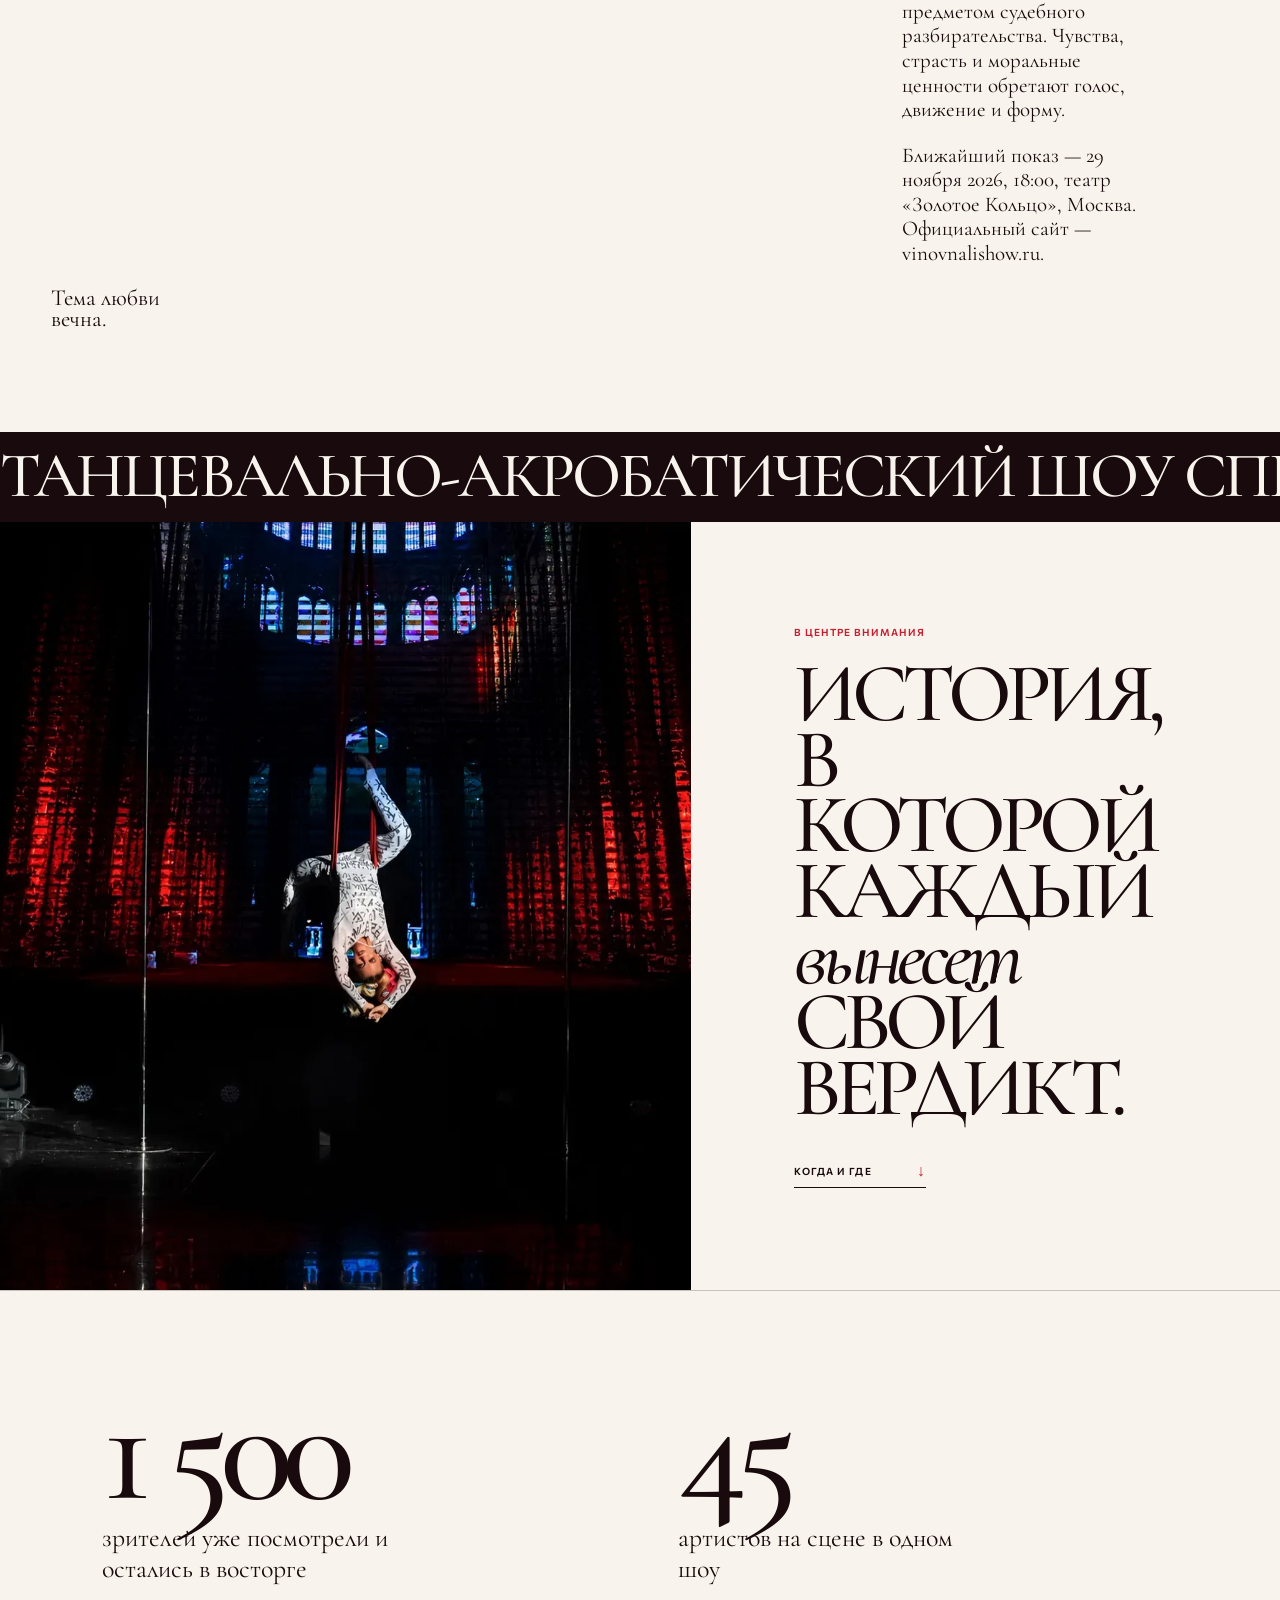
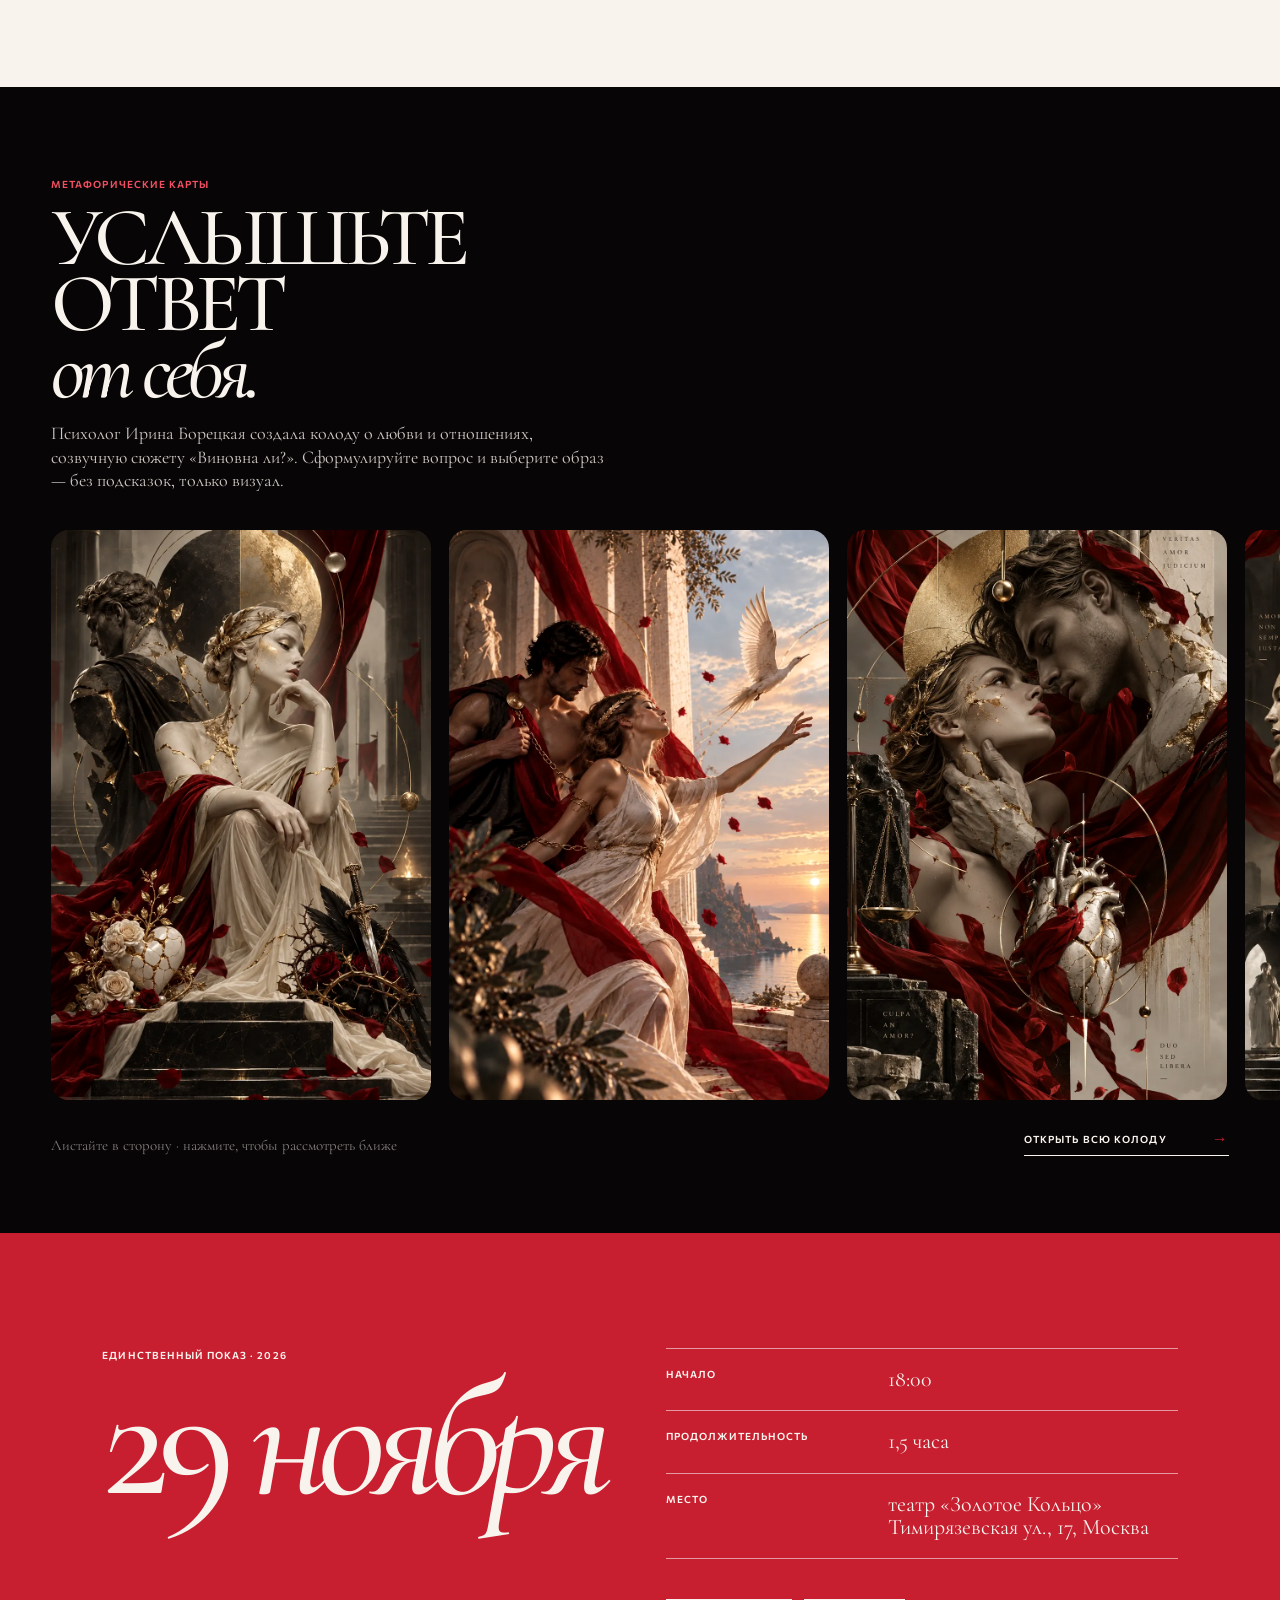
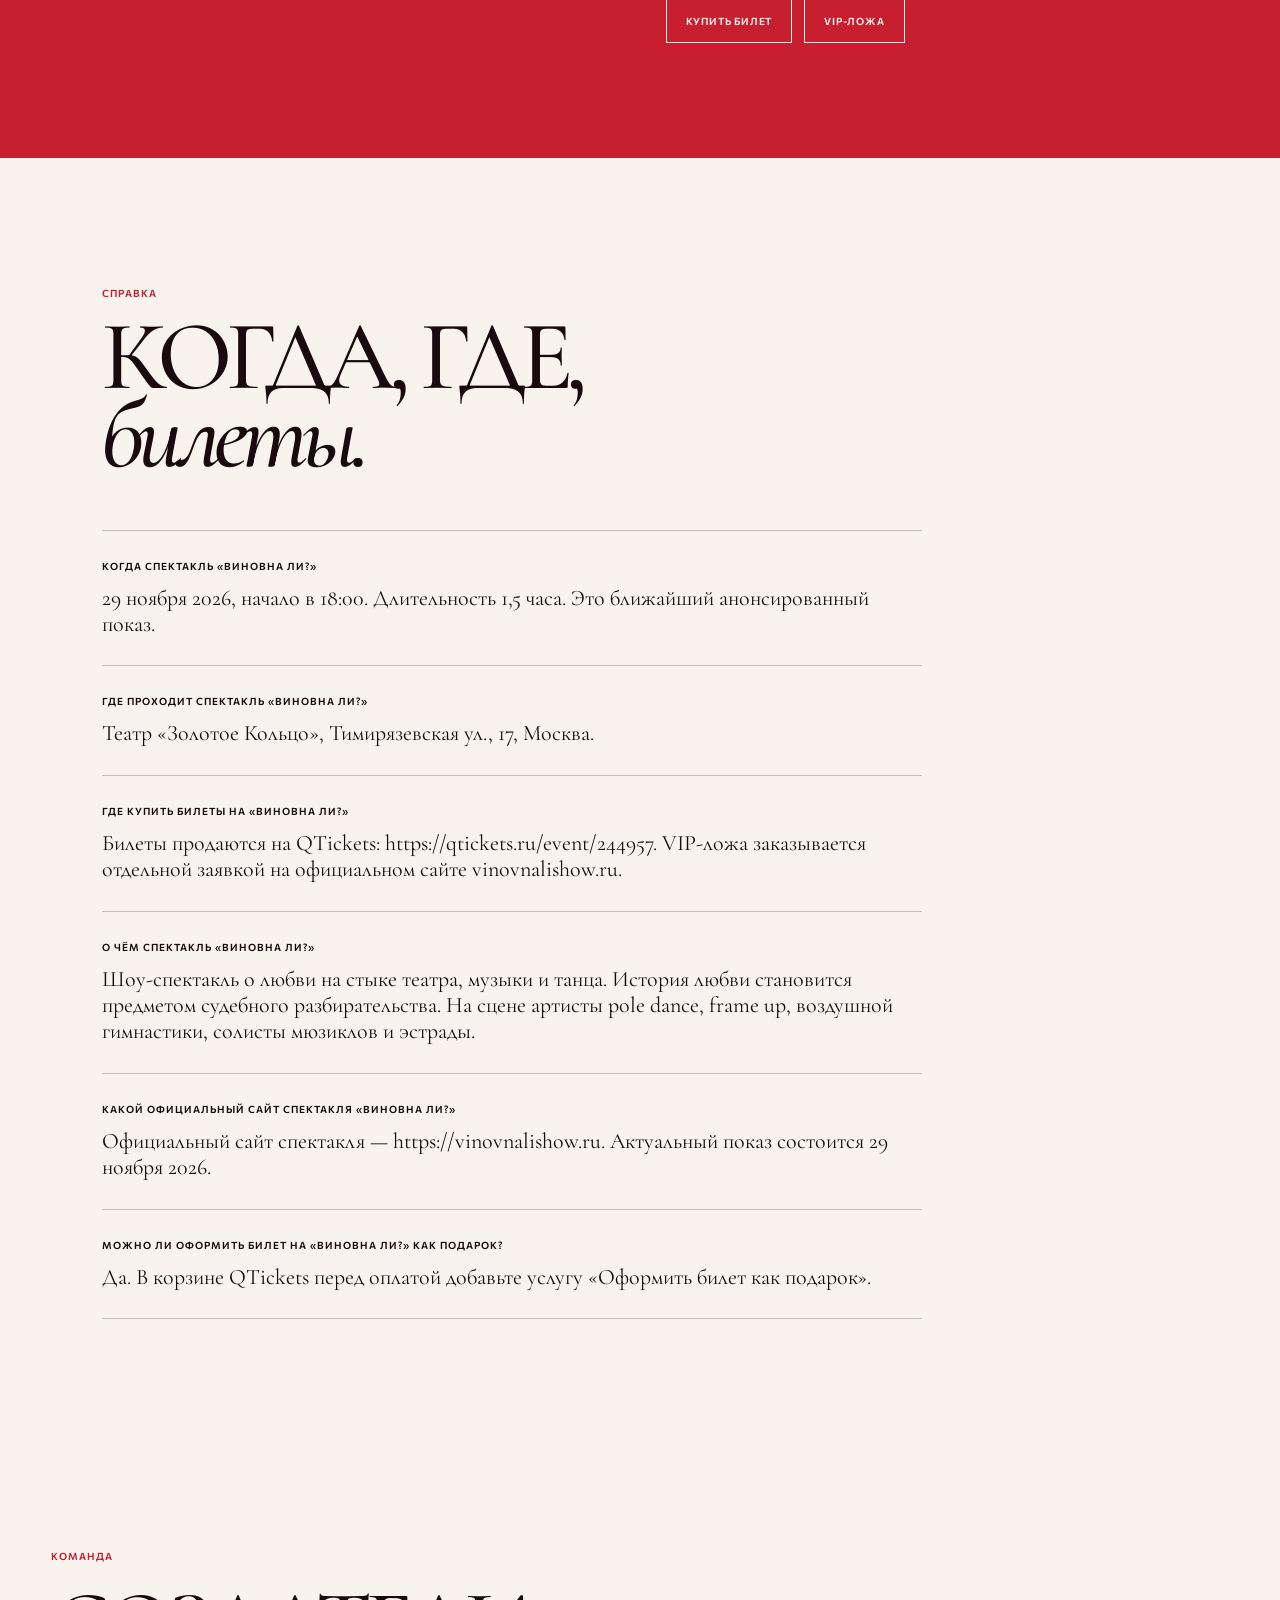
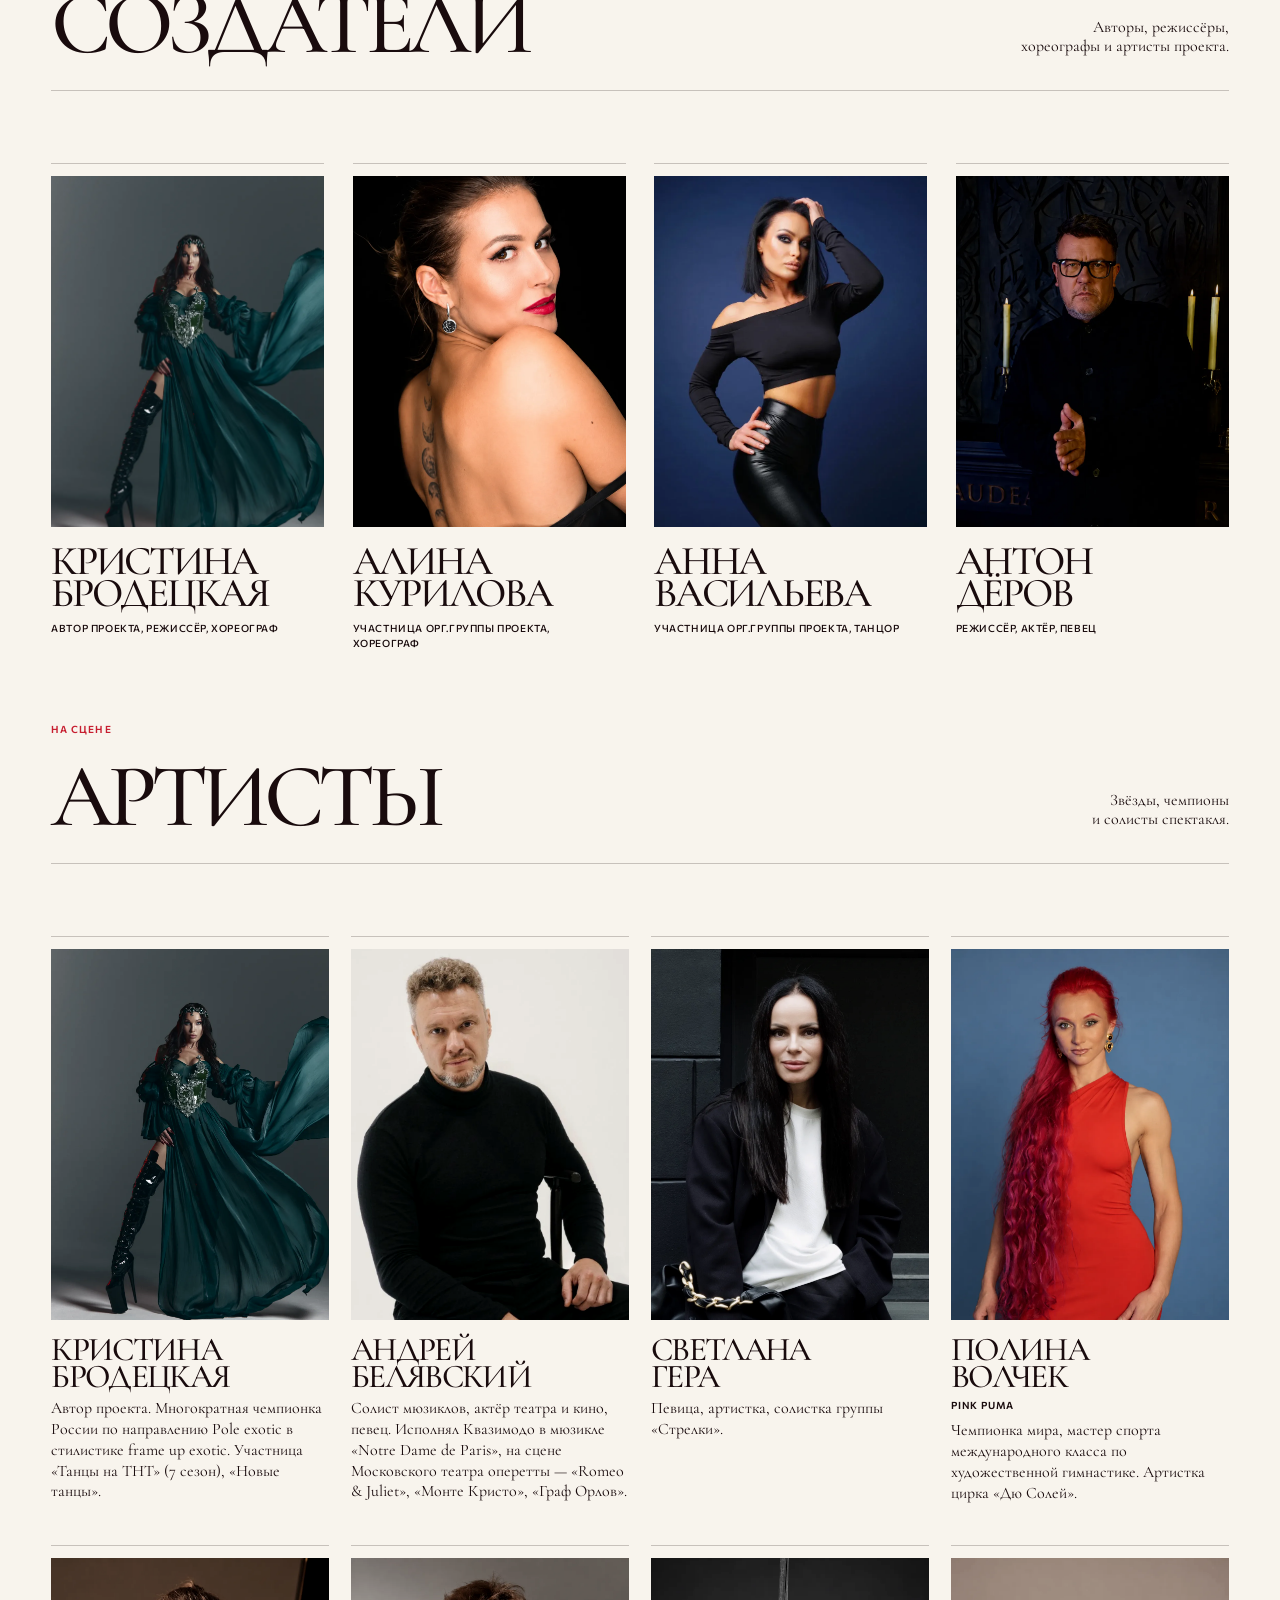
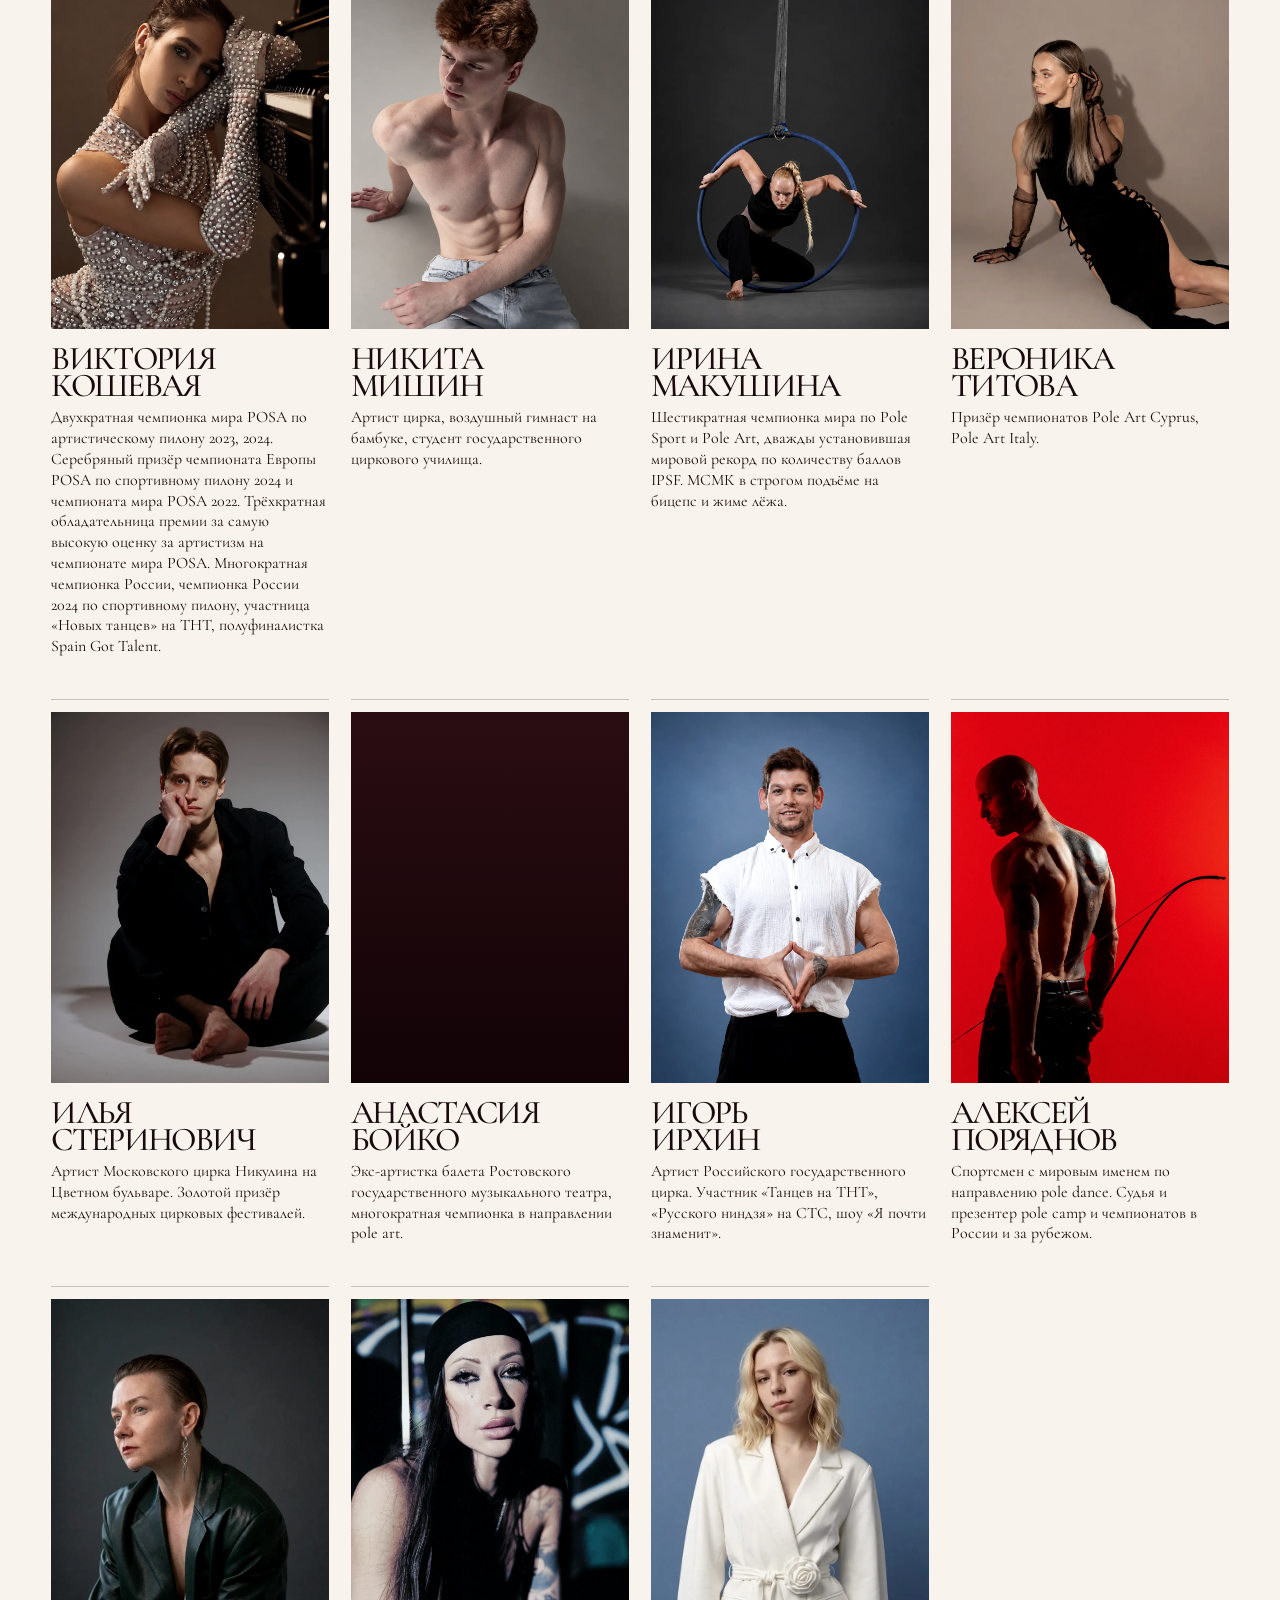
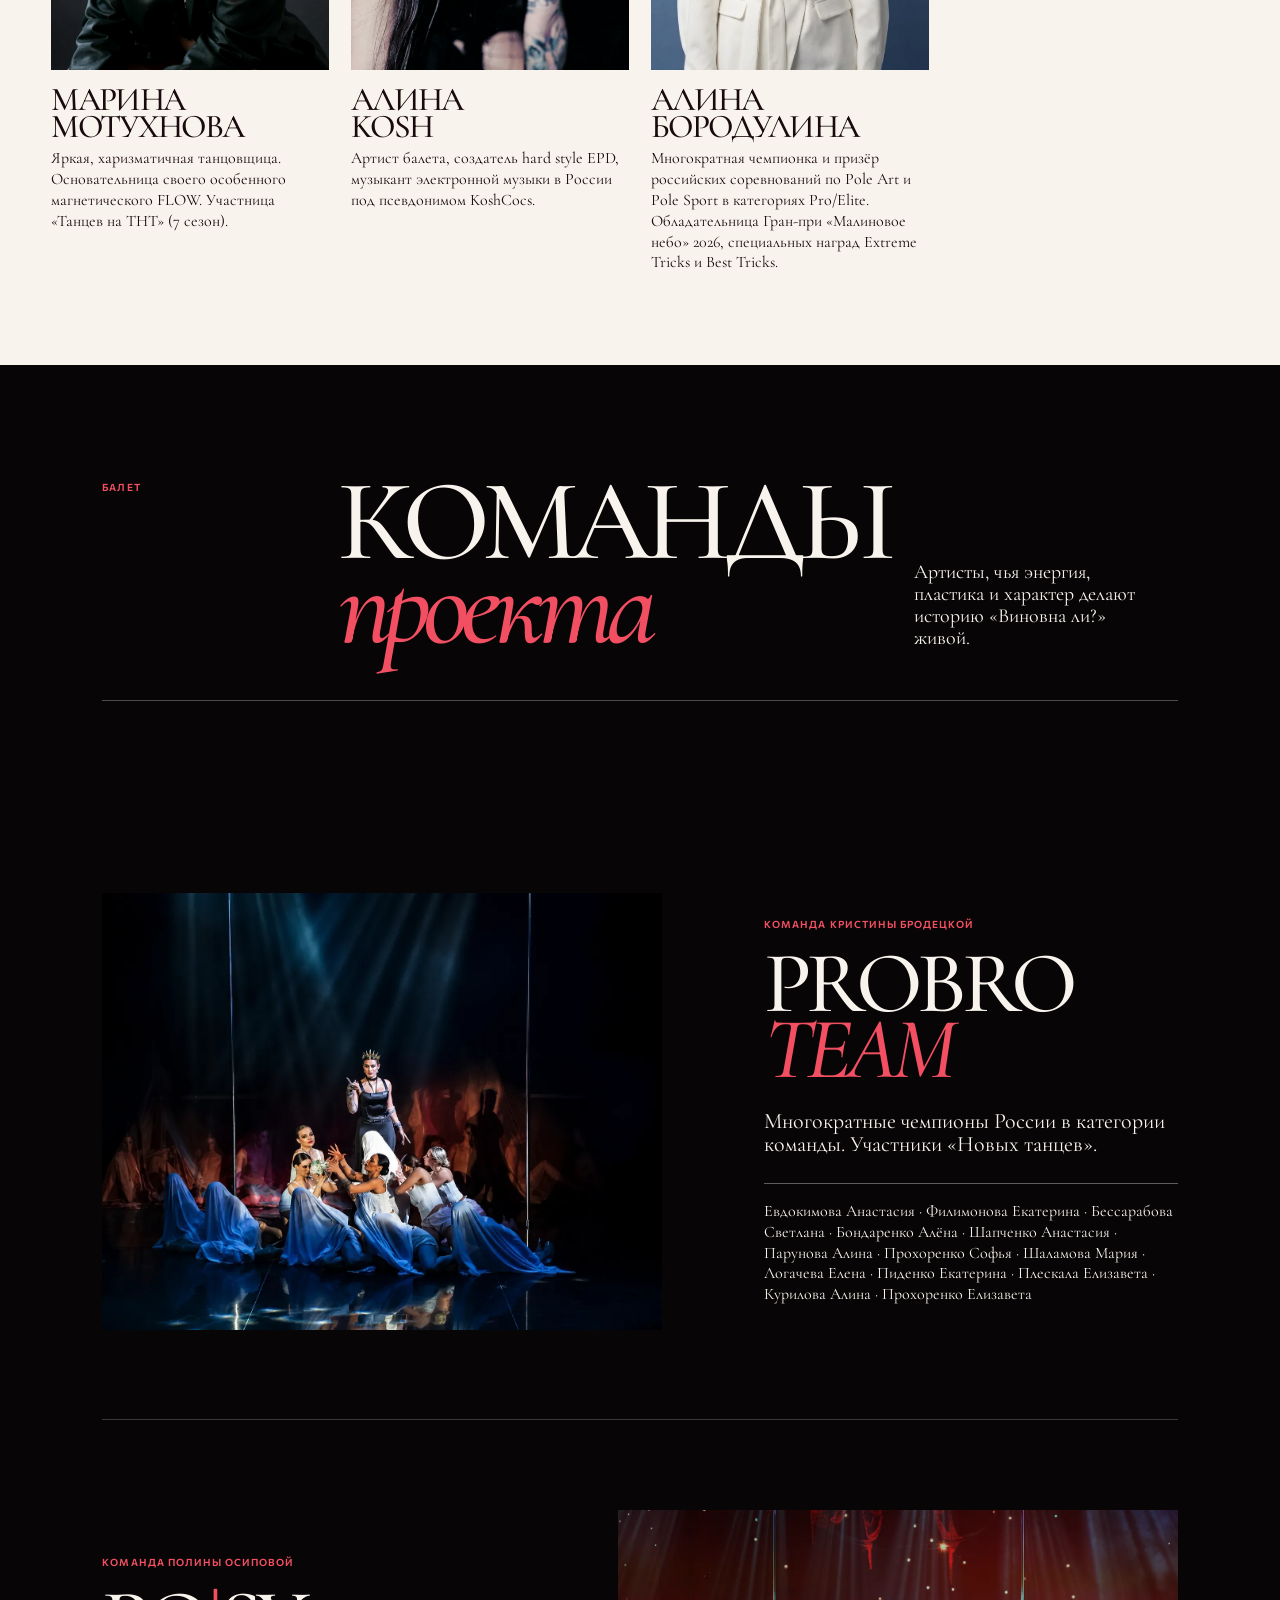
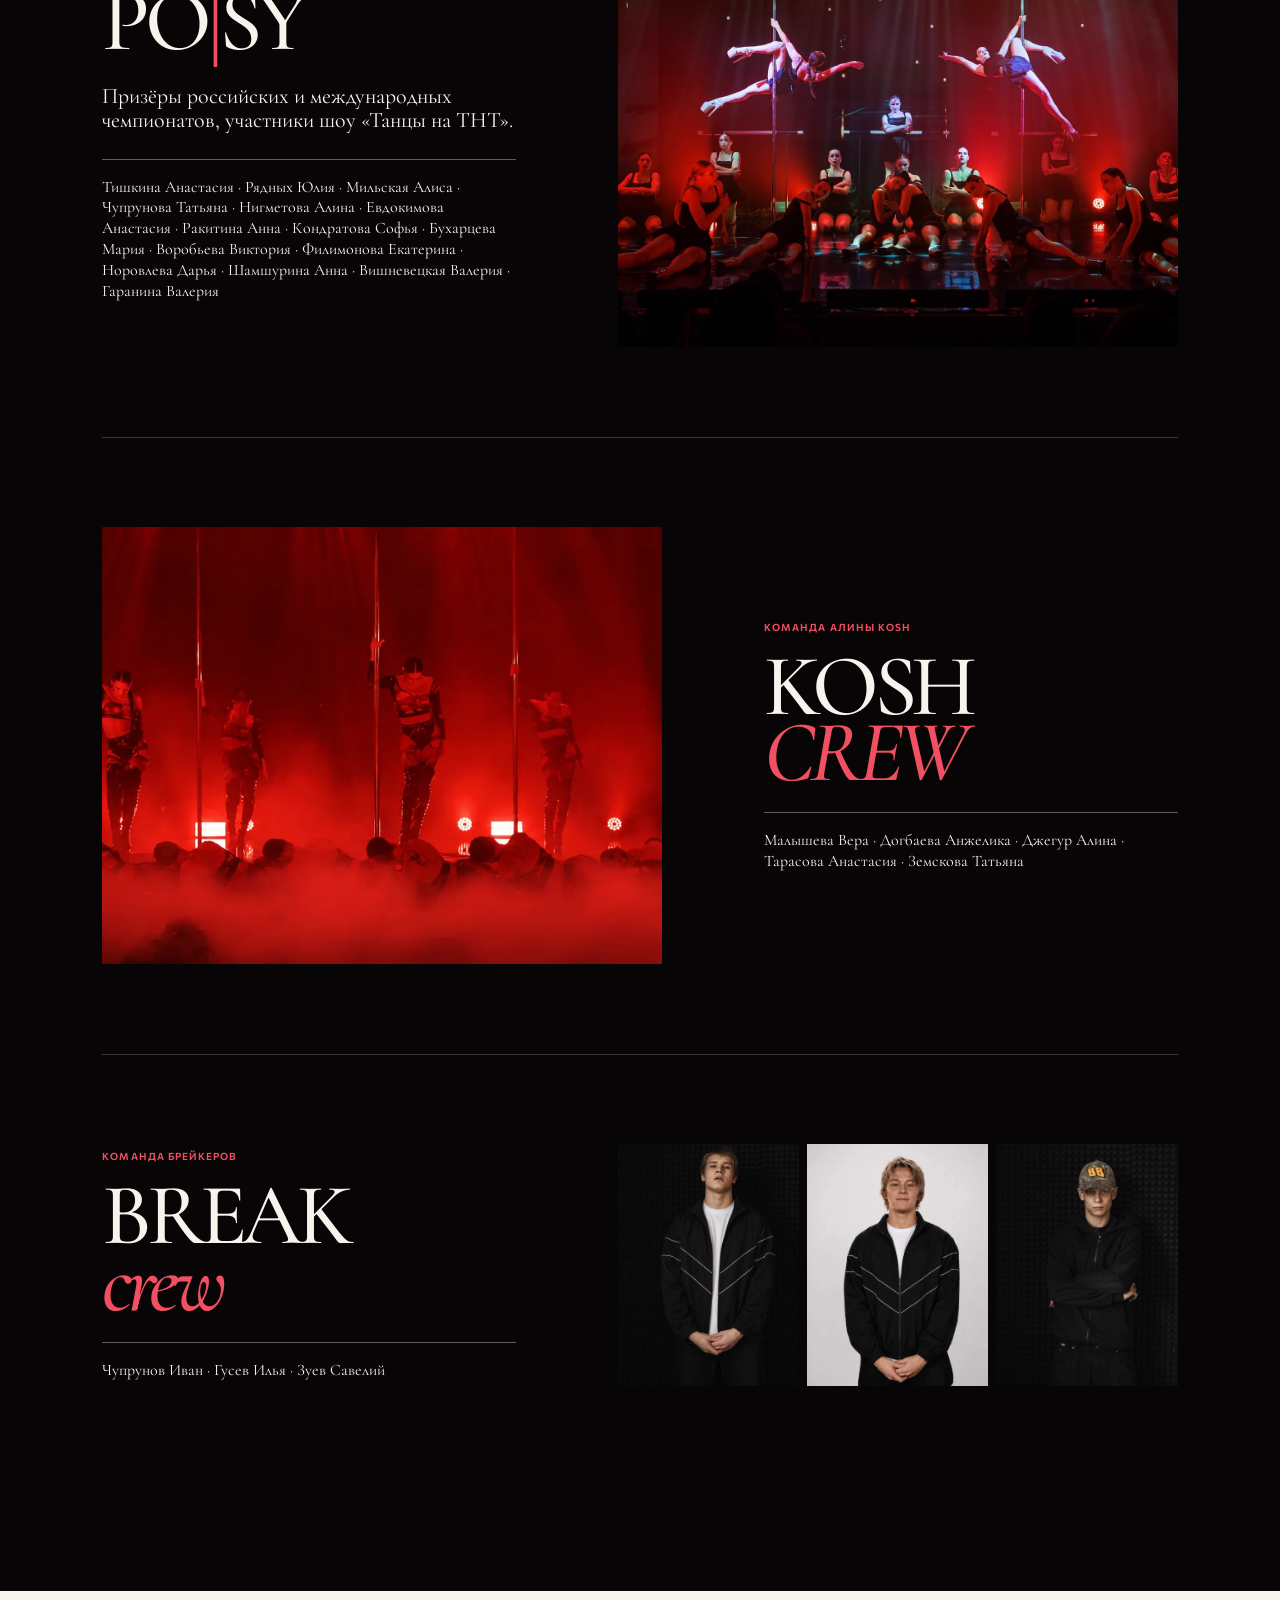
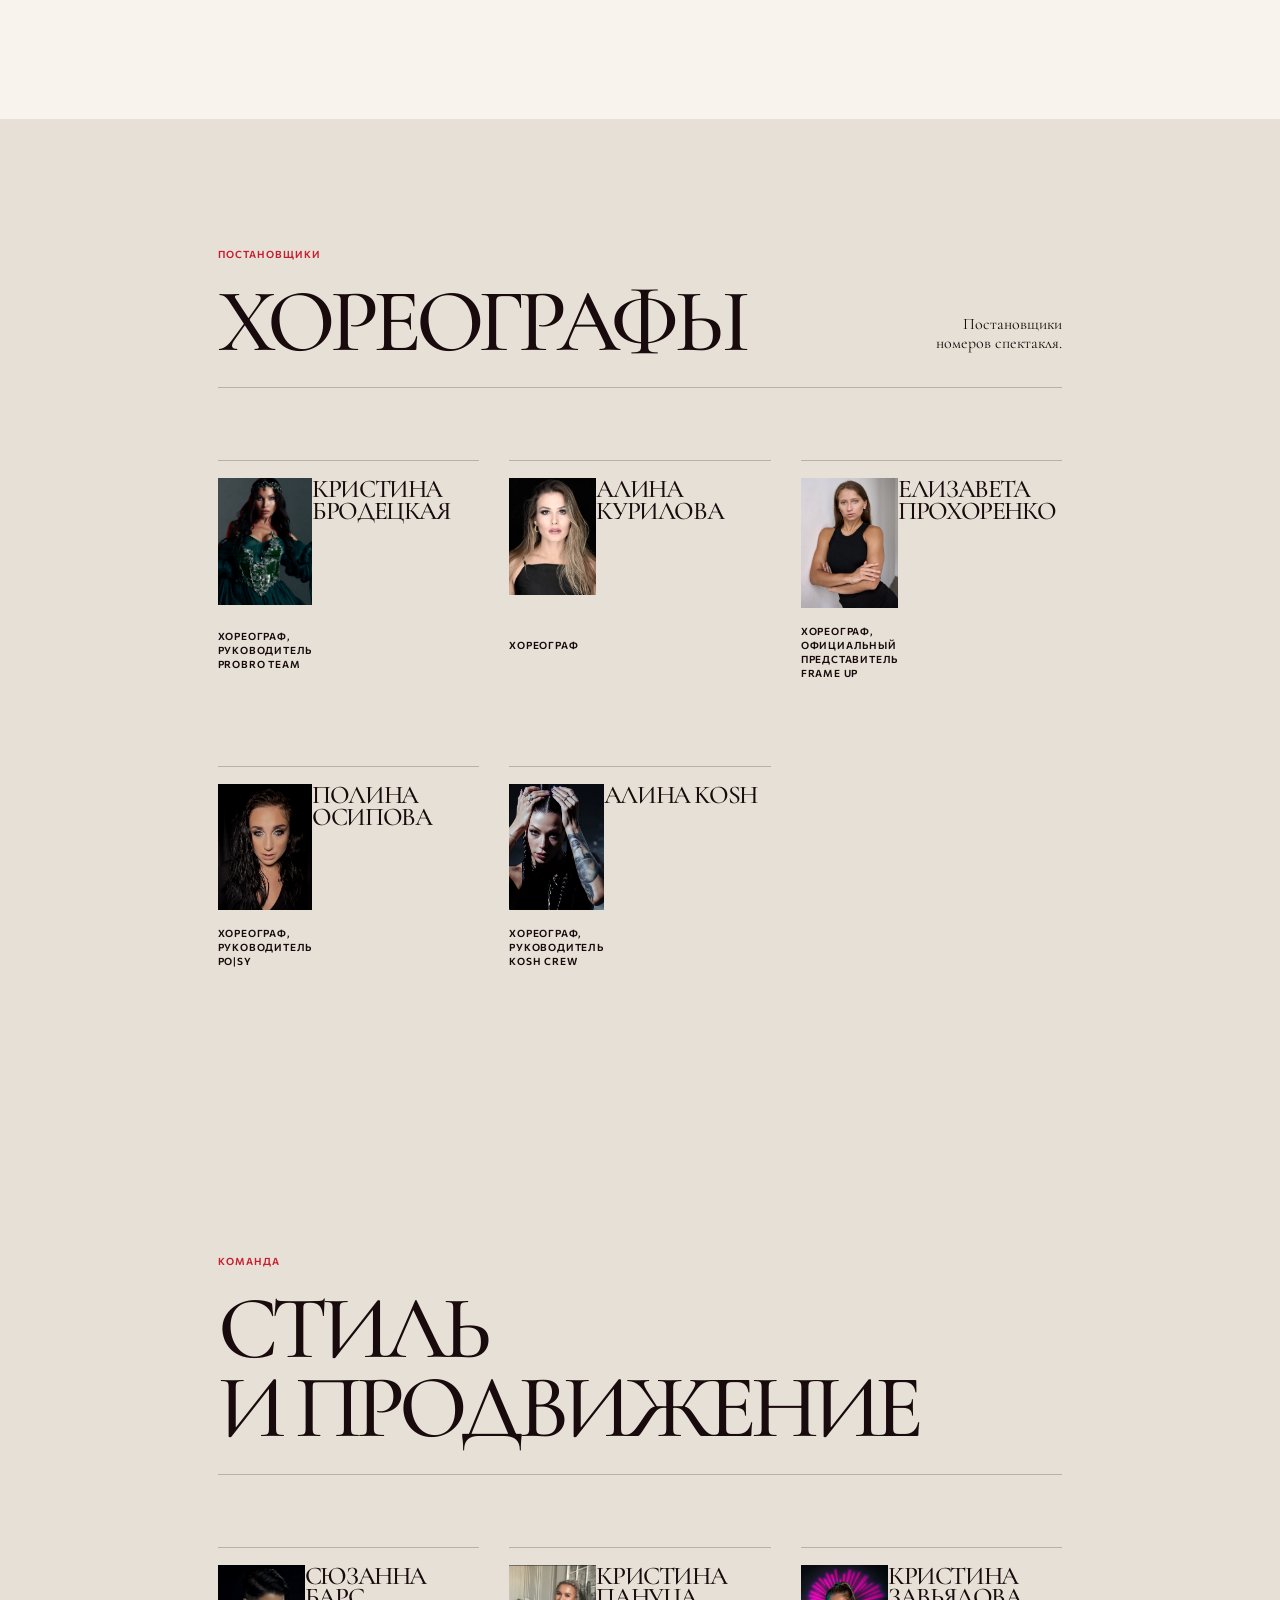
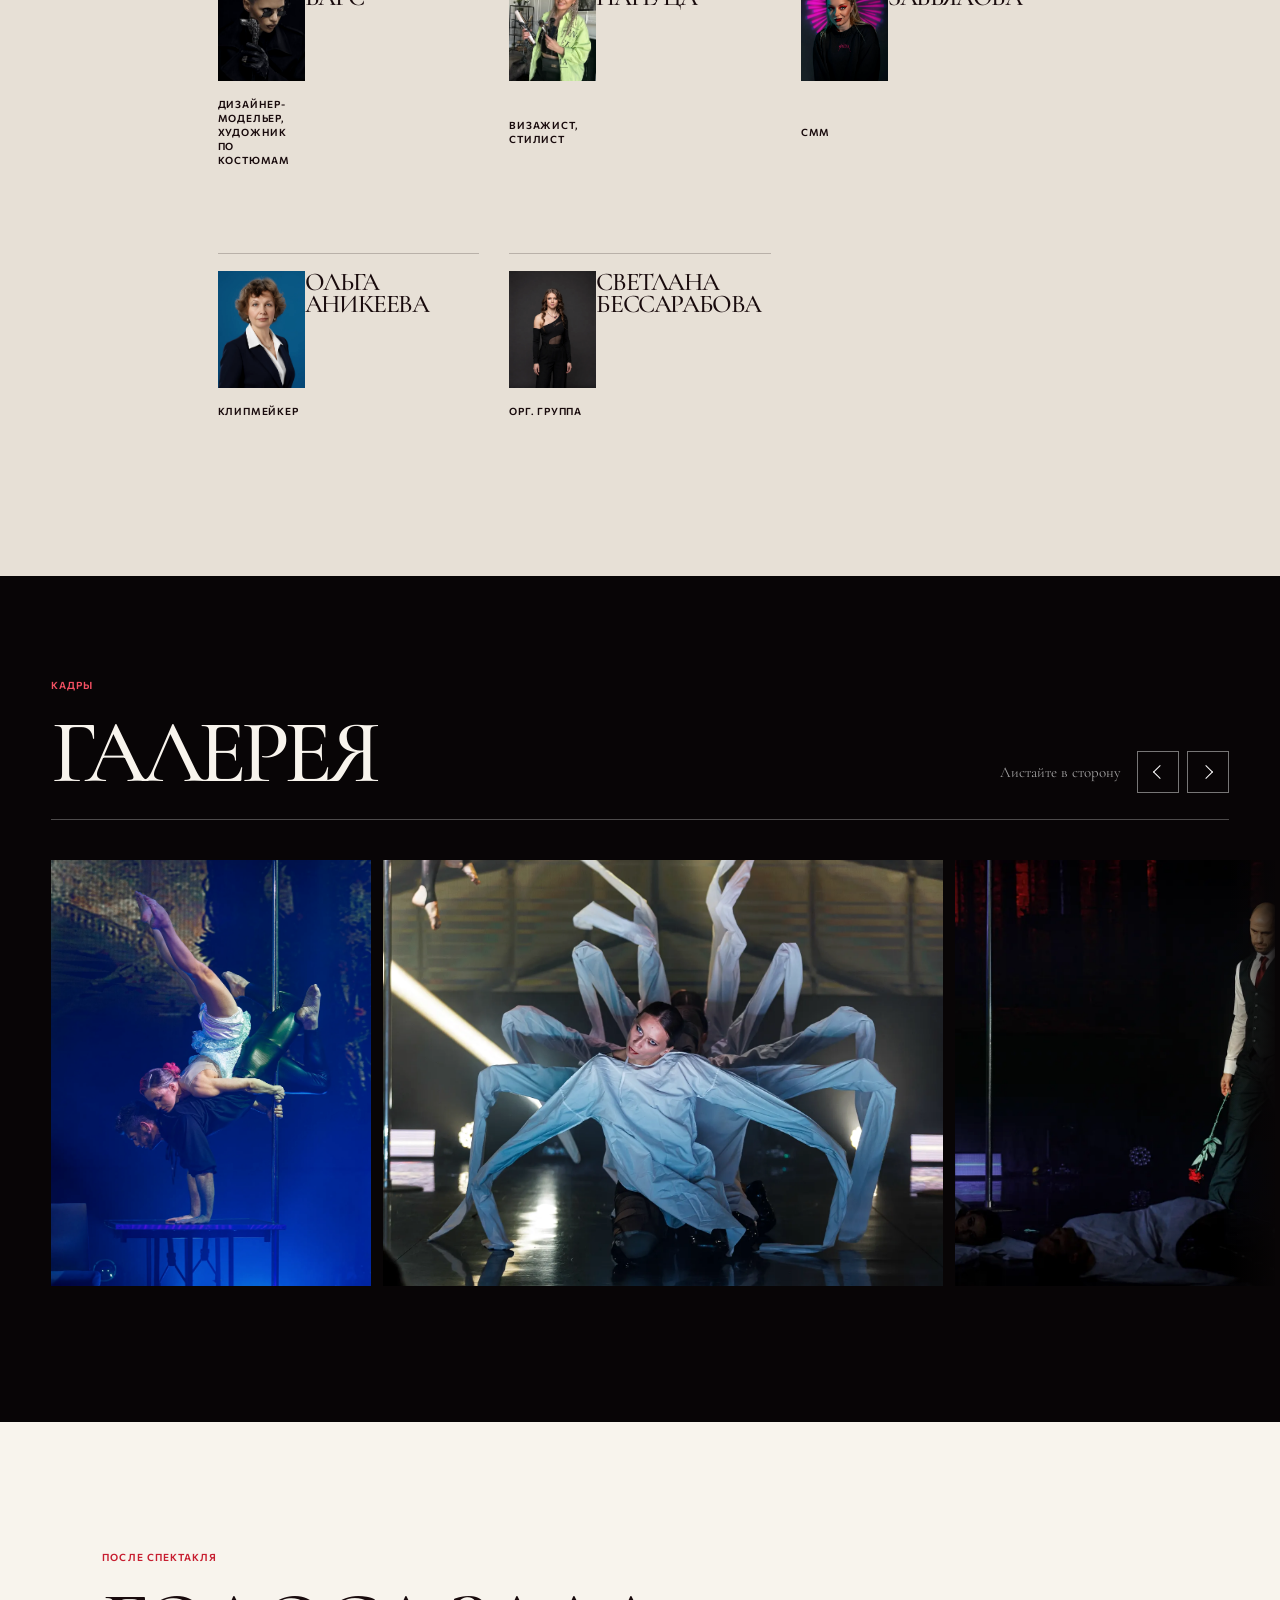
==== commit e6cb9fec: "Refine spectacle navigation and partner content Co-authored-by: Cursor <cursoragent@cursor.com>" ====
--- a/index.html
+++ b/index.html
@@ -220,7 +220,7 @@
   <link rel="preconnect" href="https://fonts.googleapis.com">
   <link rel="preconnect" href="https://fonts.gstatic.com" crossorigin>
   <link href="https://fonts.googleapis.com/css2?family=Commissioner:wght@400;500;600&family=Cormorant+Garamond:ital,wght@0,400;0,500;0,600;0,700;1,400;1,500;1,600&display=swap" rel="stylesheet">
-  <link rel="stylesheet" href="styles.css?v=20261002a">
+  <link rel="stylesheet" href="styles.css?v=20261004a">
 </head>
 <body>
   <header class="site-header">
@@ -682,15 +682,15 @@
       </div>
       <div class="voices__list">
         <blockquote class="reveal">
-          <p>«Шла в первую очередь посмотреть танцы, а в итоге неожиданно втянулась в саму историю. Очень красиво поставлено, особенно номера в воздухе. В какой-то момент вообще забываешь, что смотришь на сцену.»</p>
+          <p>«Шла в первую очередь посмотреть танцы, а в итоге неожиданно втянулась в переживания героев. Очень красиво поставлено, особенно номера в воздухе. В какой-то момент вообще забываешь, что смотришь на сцену.»</p>
           <cite>Екатерина</cite>
         </blockquote>
         <blockquote class="reveal">
-          <p>«Не совсем понимала, чего ждать от спектакля с pole dance, но получилось гораздо интереснее, чем я представляла. Это не набор отдельных номеров, всё связано одной историей. Некоторые сцены прям очень сильные.»</p>
+          <p>«Не совсем понимала, чего ждать от спектакля с pole dance, но получилось гораздо интереснее, чем я представляла. Это был пик эстетического удовольствия. Причём это был не набор отдельных номеров — всё складывалось в цельную историю. Некоторые сцены прям очень сильные. А какие голоса у актёров! От речи судьи шли мурашки. А ещё был вокал — потрясающий!»</p>
           <cite>Ольга</cite>
         </blockquote>
         <blockquote class="reveal">
-          <p>«В какой-то момент поймала себя на том, что вообще перестала следить за техникой и просто смотрю историю. Хотя изначально шла именно на танцы. Очень сильная сцена ближе к финалу, после неё в зале прям чувствовалась тишина.»</p>
+          <p>«В какой-то момент поймала себя на том, что вообще перестала следить за техникой и полностью погрузилась в сюжет. Хотя изначально шла именно на танцы. Очень сильная сцена ближе к финалу, после неё в зале прям чувствовалась тишина. А какой красивый дуэт о Любви, о том, как важно встретить своего человека. А прокурор — мой фаворит. У меня мурашки!»</p>
           <cite>Мария</cite>
         </blockquote>
         <blockquote class="reveal">
@@ -751,14 +751,17 @@
         <article class="join-card reveal">
           <p class="eyebrow">Сопродюсирование</p>
           <h3>Новые показы</h3>
-          <p>Рассматриваем совместный запуск новых показов, гастролей и будущих проектов — от финансирования и выкупа спектакля до индивидуальных моделей распределения расходов и доходов.</p>
+          <p>Рассматриваем совместный запуск новых показов, гастролей и будущих проектов — от финансирования и выкупа спектакля до индивидуальных моделей работы.</p>
           <button class="button" type="button" data-lead="coproduction">Обсудить сопродюсирование</button>
         </article>
         <article class="join-card reveal">
           <p class="eyebrow">Информационная поддержка</p>
-          <h3>Связаться</h3>
+          <h3>СМИ,<br>программа Амбассадор</h3>
           <p>Публикации, рекомендации, репосты, медиапартнёрство и помощь в распространении информации о спектакле.</p>
-          <button class="button" type="button" data-lead="info">Связаться</button>
+          <div class="join-card__actions">
+            <button class="button" type="button" data-lead="media">Связаться • СМИ</button>
+            <button class="button" type="button" data-lead="ambassador">Связаться • Амбассадор</button>
+          </div>
         </article>
       </div>
 
@@ -837,7 +840,10 @@
       <a class="footer-social" href="https://t.me/vinovna_li_show" target="_blank" rel="noopener">Telegram @vinovna_li_show</a>
       <p class="meta-disclaimer">*Instagram — продукт Meta, деятельность которой запрещена на территории РФ.</p>
     </div>
-    <small>© 2026 «Виновна ли?»<br>ИП Бродецкая · ИНН 701742111950</small>
+    <div class="footer-meta">
+      <small>© 2026 «Виновна ли?»<br>ИП Бродецкая · ИНН 701742111950</small>
+      <a class="back-to-top" href="#top" aria-label="Вернуться наверх">↑</a>
+    </div>
   </footer>
 
   <div class="lead-backdrop" id="lead-modal" hidden>
@@ -882,6 +888,6 @@
   <script src="config.js?v=20260928a"></script>
   <script src="cards.js?v=20260928a"></script>
   <script src="oracle.js?v=20260928a"></script>
-  <script src="script.js?v=20260929a"></script>
+  <script src="script.js?v=20261004a"></script>
 </body>
 </html>
--- a/styles.css
+++ b/styles.css
@@ -53,6 +53,8 @@
 .join-card h3, .support h3, .vip-note h3 { font: 500 clamp(32px, 3.4vw, 52px)/.85 var(--serif); letter-spacing: -.05em; margin: 10px 0 16px; text-transform: uppercase; }
 .join-card p, .support p, .vip-note p { font: 400 17px/1.3 var(--serif); margin: 0 0 14px; }
 .join-card .button, .support .button, .vip-note .button { margin-top: auto; align-self: start; }
+.join-card__actions { display: flex; flex-wrap: wrap; gap: 10px; margin-top: auto; }
+.join-card__actions .button { margin-top: 0; }
 .support, .vip-note { border-top: 1px solid var(--line); margin-top: 48px; padding-top: 36px; }
 .support__amounts { display: flex; flex-wrap: wrap; gap: 10px; align-items: end; margin: 22px 0 24px; }
 .amount-chip { border: 1px solid var(--ink); background: transparent; padding: 11px 14px; font: 600 10px/1 var(--sans); letter-spacing: .08em; text-transform: uppercase; cursor: pointer; }
@@ -369,13 +371,6 @@
   font-style: italic;
   margin-top: 10px;
 }
-.pin__disclaimer {
-  margin: 36px 0 0;
-  font: 500 11px/1.45 var(--sans);
-  letter-spacing: .06em;
-  text-transform: uppercase;
-  opacity: .42;
-}
 .pin__actions {
   display: flex;
   flex-wrap: wrap;
@@ -507,10 +502,12 @@
 .people-grid { display: grid; gap: 42px 22px; grid-template-columns: repeat(2, 1fr); }
 @media (min-width: 980px) {
   .people-grid { grid-template-columns: repeat(4, 1fr); }
+  .credits--people .people-grid { grid-template-columns: repeat(3, minmax(0, 1fr)); gap: 56px 30px; }
 }
 .person { border-top: 1px solid var(--line); padding-top: 12px; }
 .portrait { aspect-ratio: 3/4; background: #120306; margin-bottom: 16px; overflow: hidden; position: relative; }
 .portrait img { position: absolute; inset: 0; display: block; width: 100%; height: 100%; object-fit: cover; object-position: center 14%; filter: saturate(.86) contrast(1.06); }
+#choreographers .person:first-child .portrait img { transform: scale(1.22); object-position: center 18%; }
 .portrait--empty { background: linear-gradient(180deg, #2a0d12, #120306); }
 .person h3 { font: 500 clamp(26px, 2.6vw, 40px)/.82 var(--serif); letter-spacing: -.05em; margin: 0 0 8px; text-transform: uppercase; }
 .person__role { font: 600 10px/1.4 var(--sans); letter-spacing: .08em; margin: 0 0 8px; text-transform: uppercase; }
@@ -612,6 +609,21 @@
 .brand--footer i { font-size: 40px; }
 footer a { text-decoration: underline; text-underline-offset: 3px; }
 footer p, footer small { font-size: 10px; font-weight: 400; letter-spacing: .07em; line-height: 1.6; margin: 0; }
+.footer-meta { align-items: flex-end; display: flex; justify-content: space-between; gap: 20px; min-width: 0; }
+.back-to-top {
+  align-items: center;
+  border: 1px solid rgba(248, 244, 237, .5);
+  border-radius: 50%;
+  display: inline-flex;
+  flex: 0 0 auto;
+  font: 400 24px/1 var(--serif);
+  height: 48px;
+  justify-content: center;
+  text-decoration: none;
+  transition: background .2s ease, color .2s ease;
+  width: 48px;
+}
+.back-to-top:hover { background: var(--paper); color: var(--ink); }
 .footer-social { display: inline-flex; align-items: center; gap: 8px; word-break: break-word; }
 .footer-social::after { content: ""; width: 6px; height: 6px; border-top: 1px solid currentColor; border-right: 1px solid currentColor; transform: rotate(45deg) translateY(-1px); flex: 0 0 auto; }
 
@@ -739,6 +751,8 @@
   .join h2 { font-size: clamp(34px, 11vw, 56px); }
   .join-card h3, .support h3, .vip-note h3 { font-size: clamp(28px, 8vw, 40px); }
   .join-card, .support, .vip-note { padding: 28px 0; }
+  .join-card__actions { display: grid; width: 100%; }
+  .join-card__actions .button { width: 100%; }
   .support__amounts { align-items: stretch; }
   .amount-other { width: 100%; }
   .amount-other input { width: 100%; }
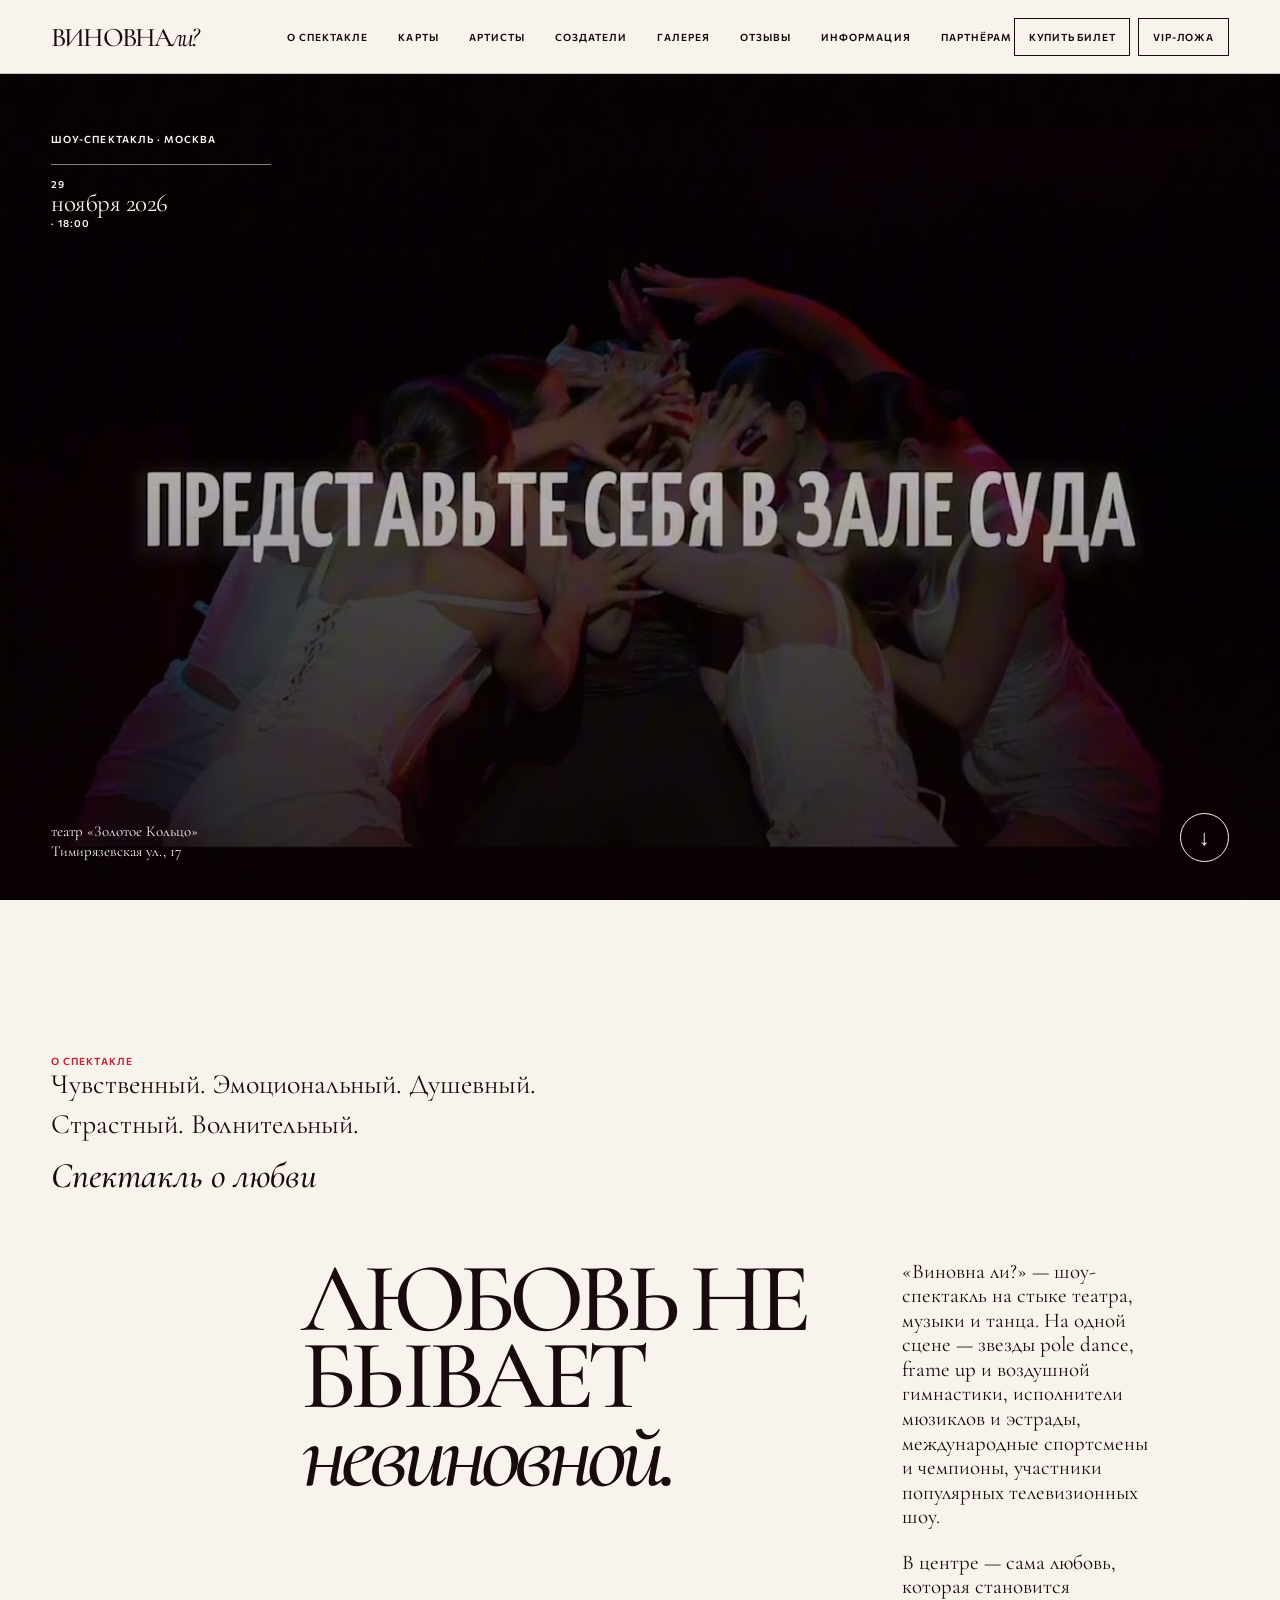
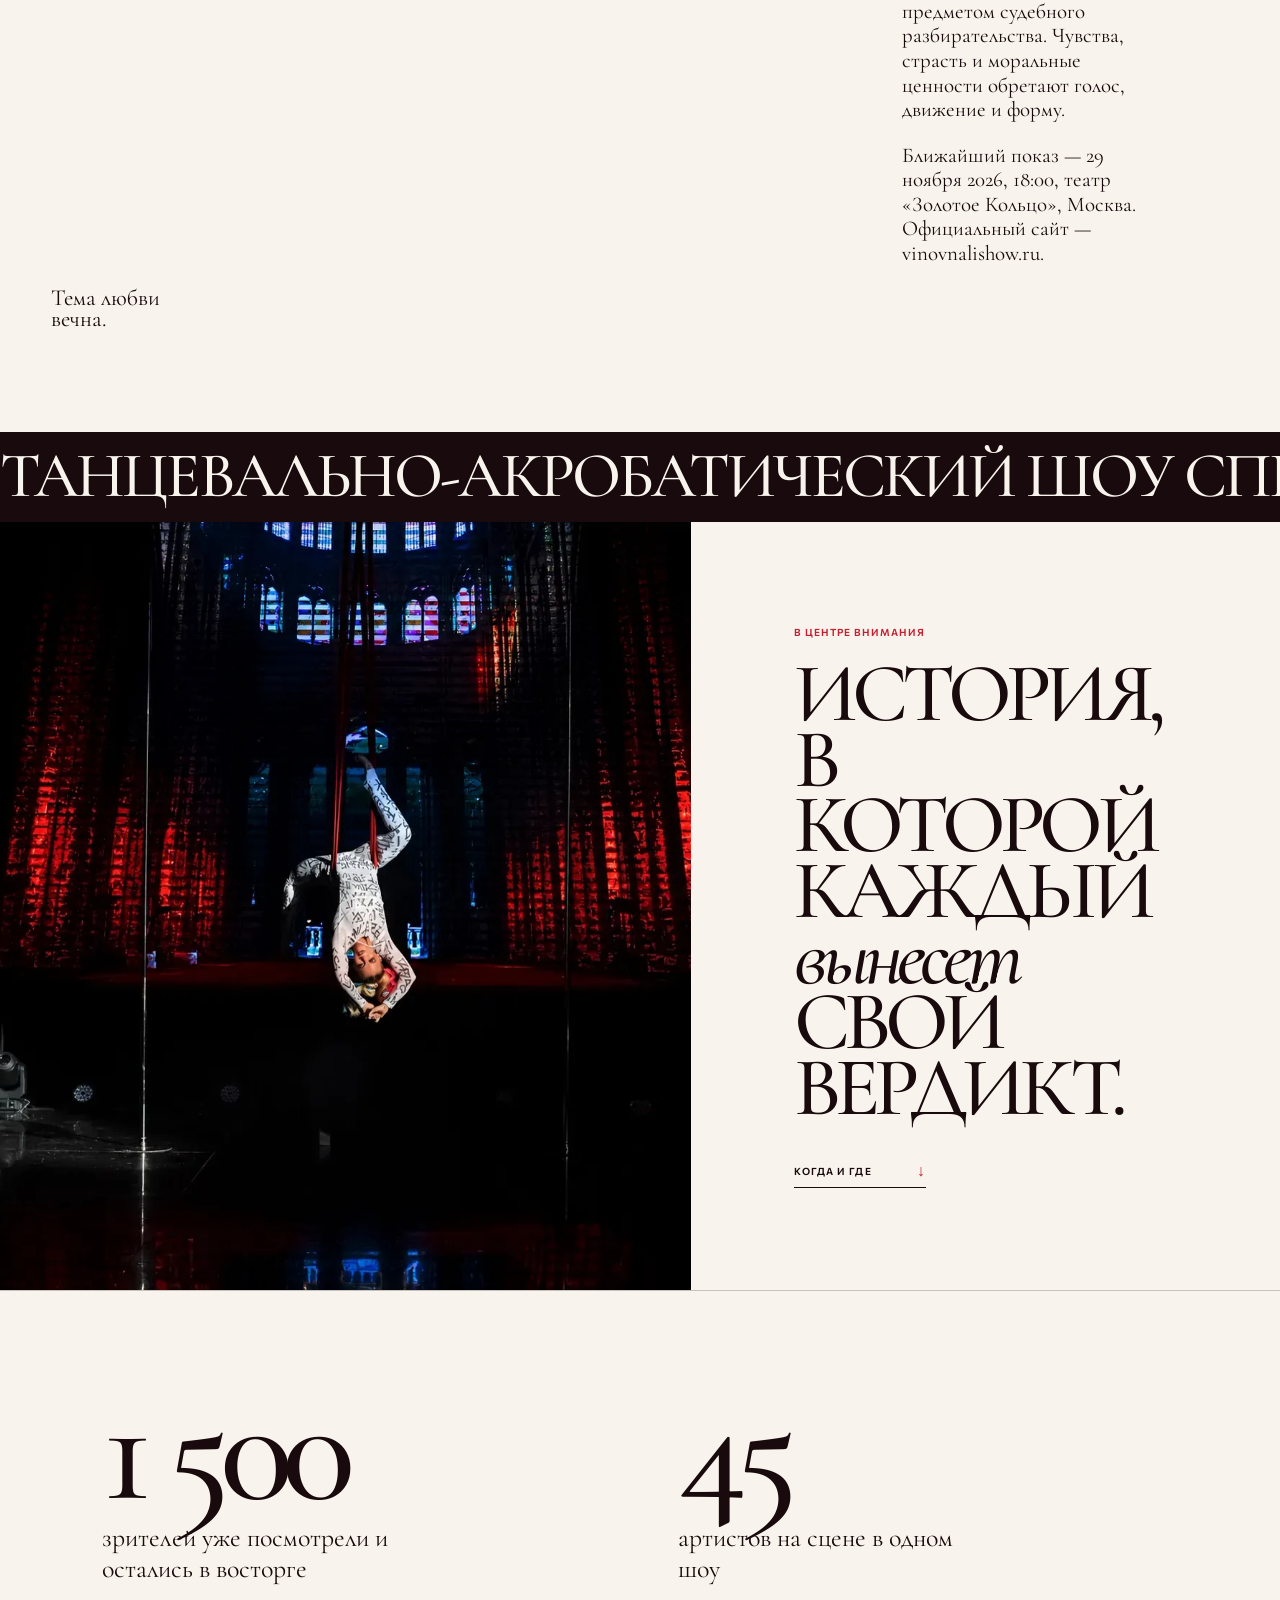
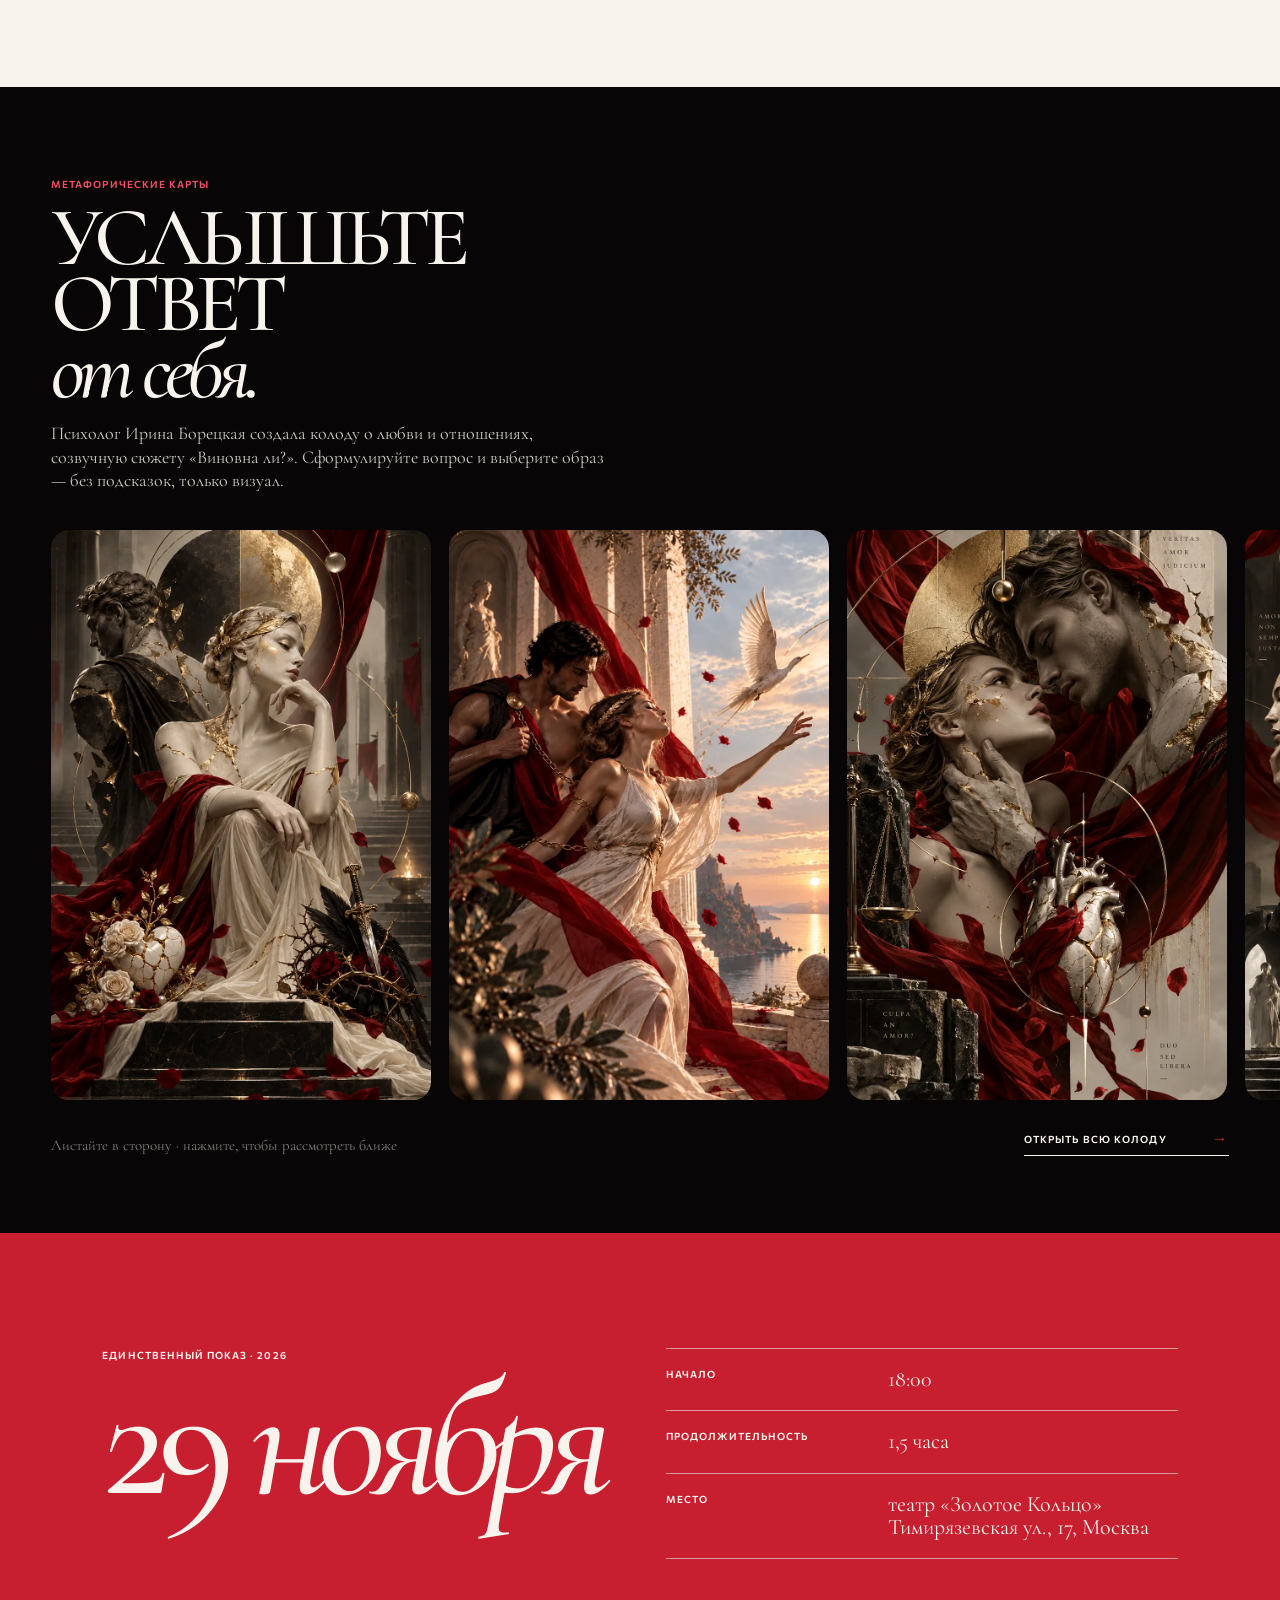
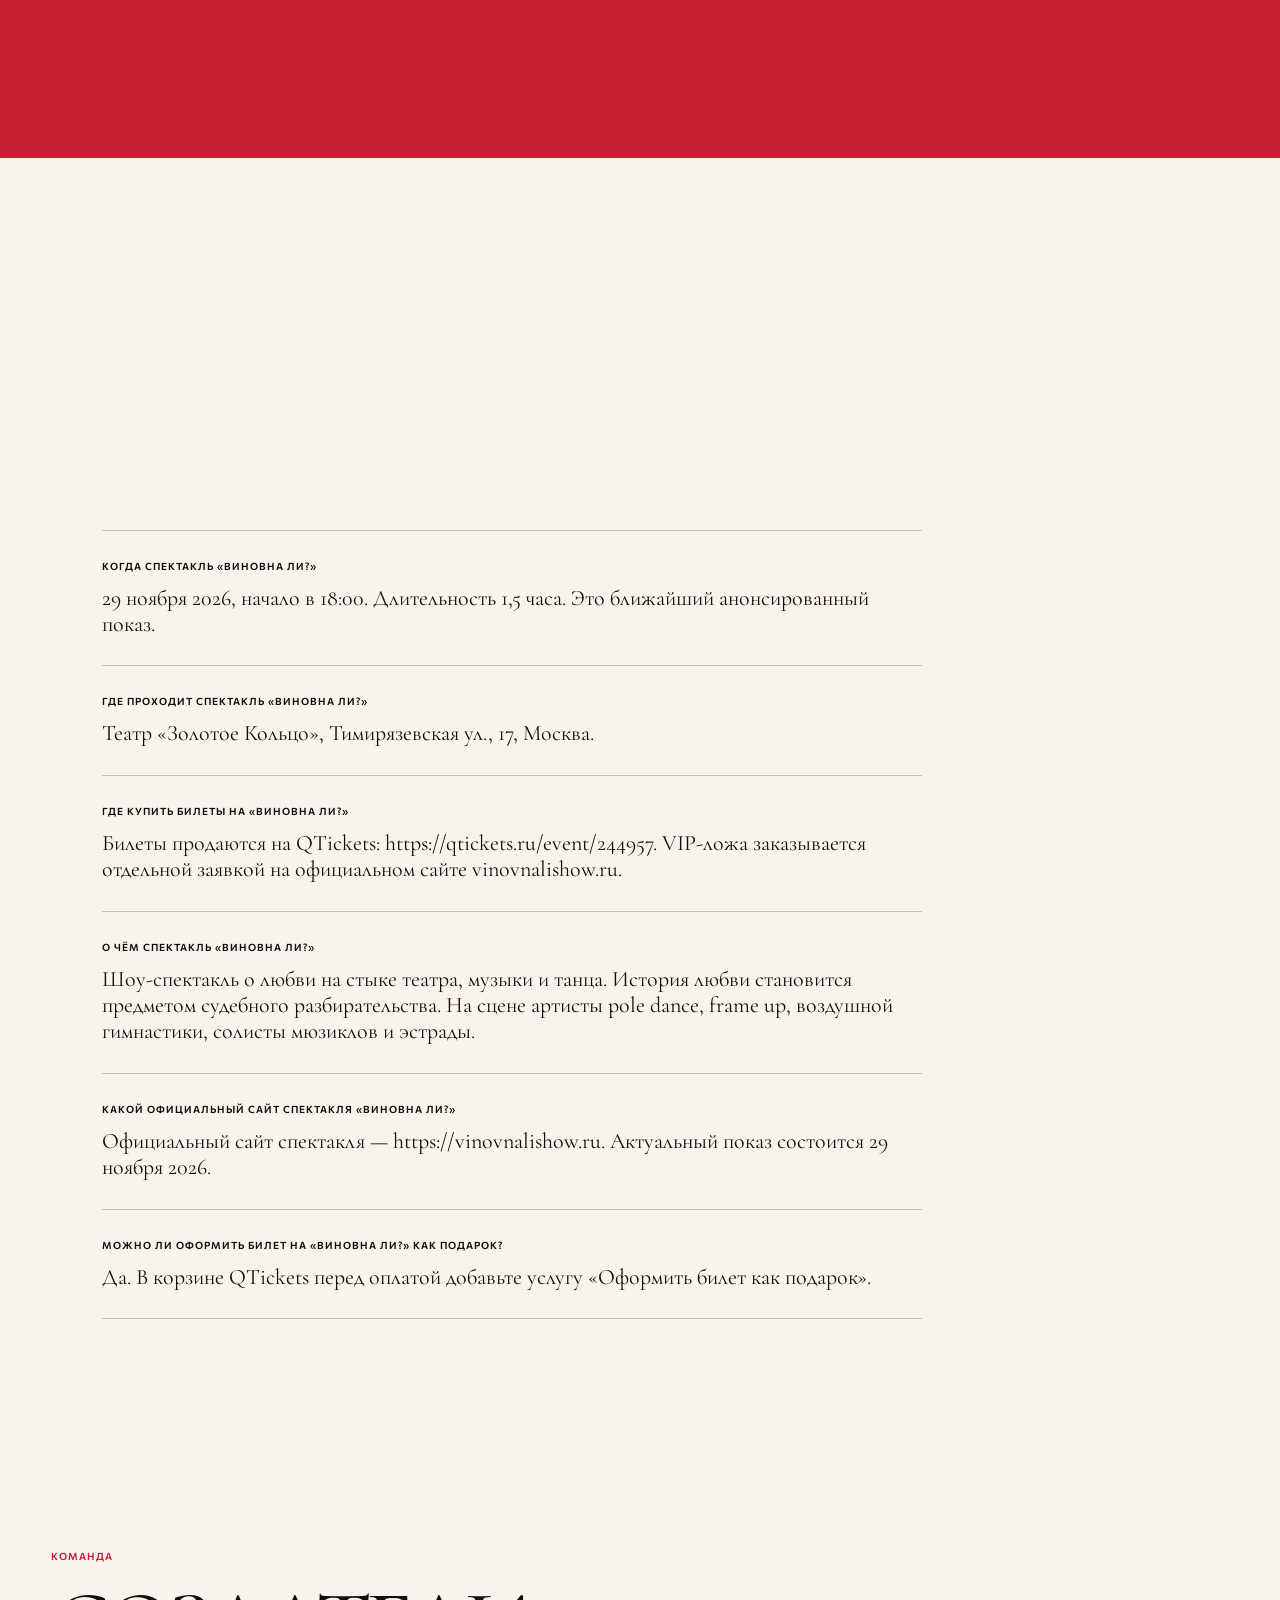
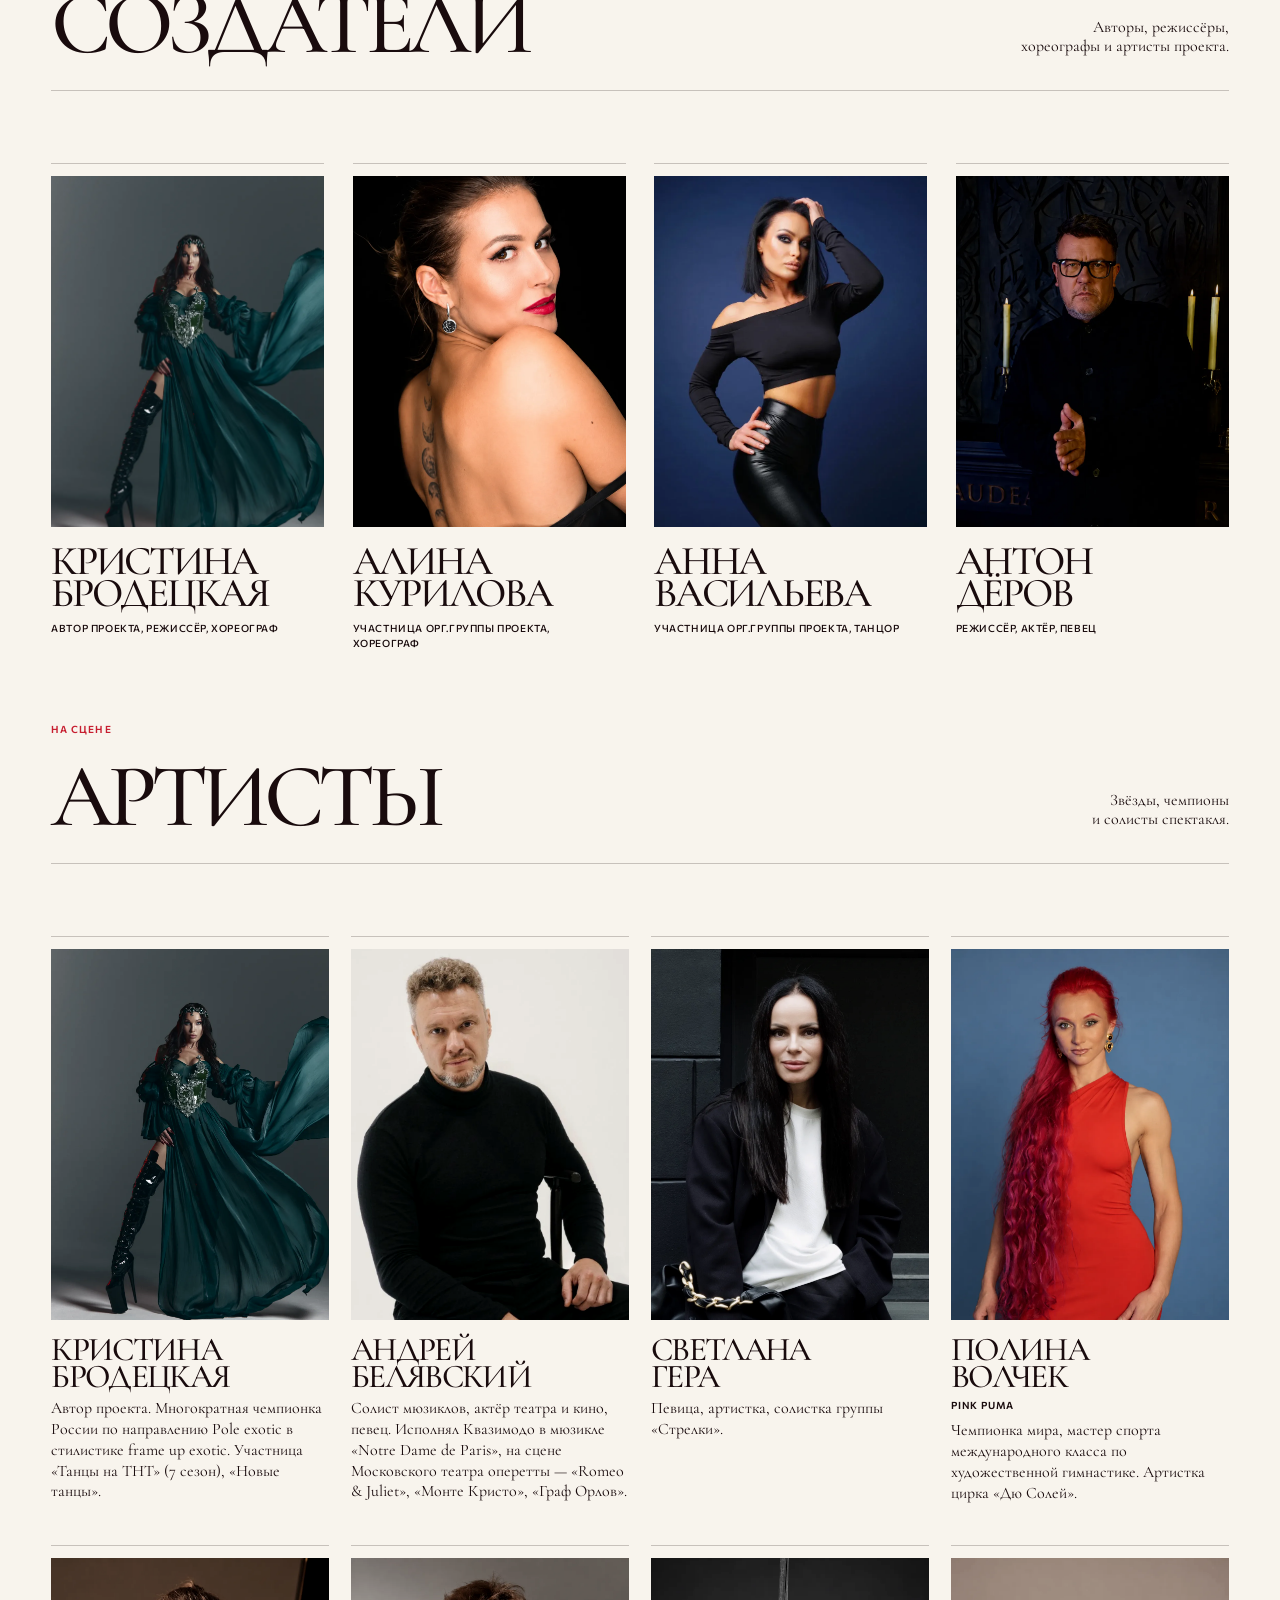
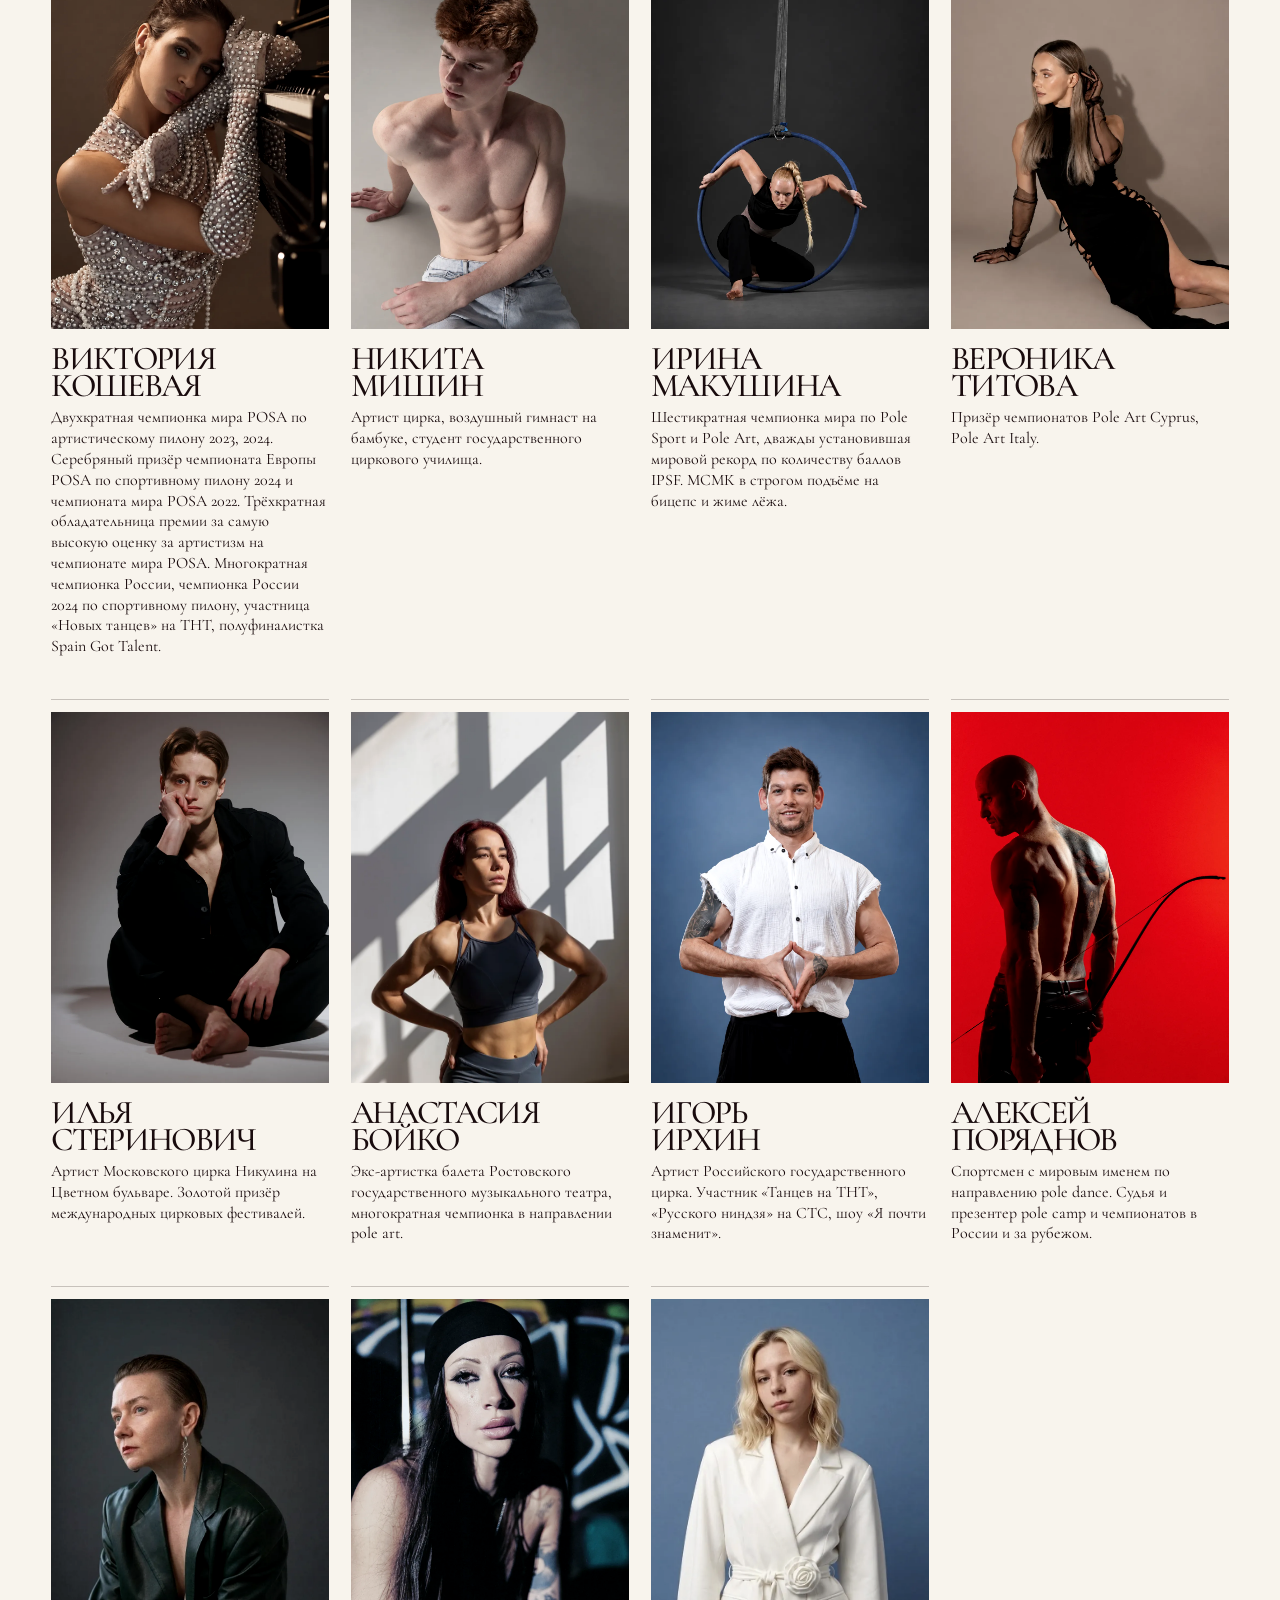
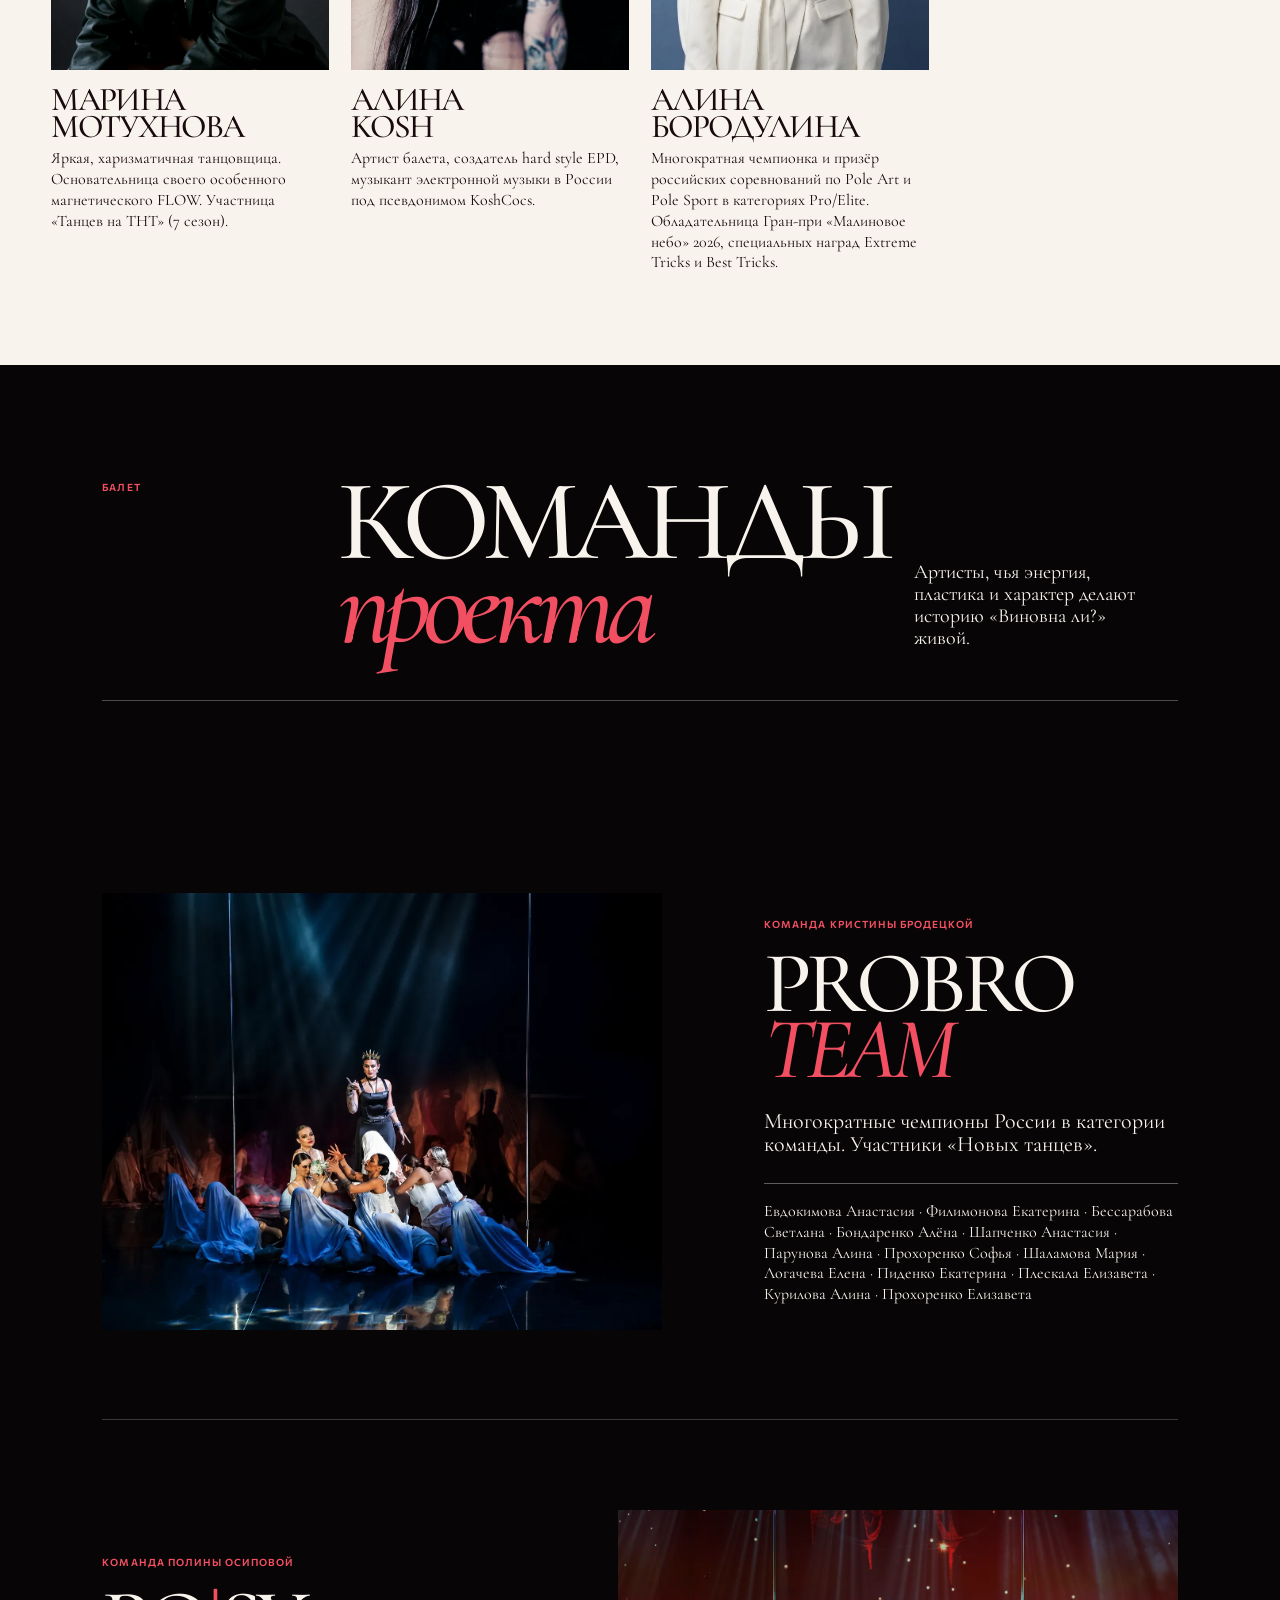
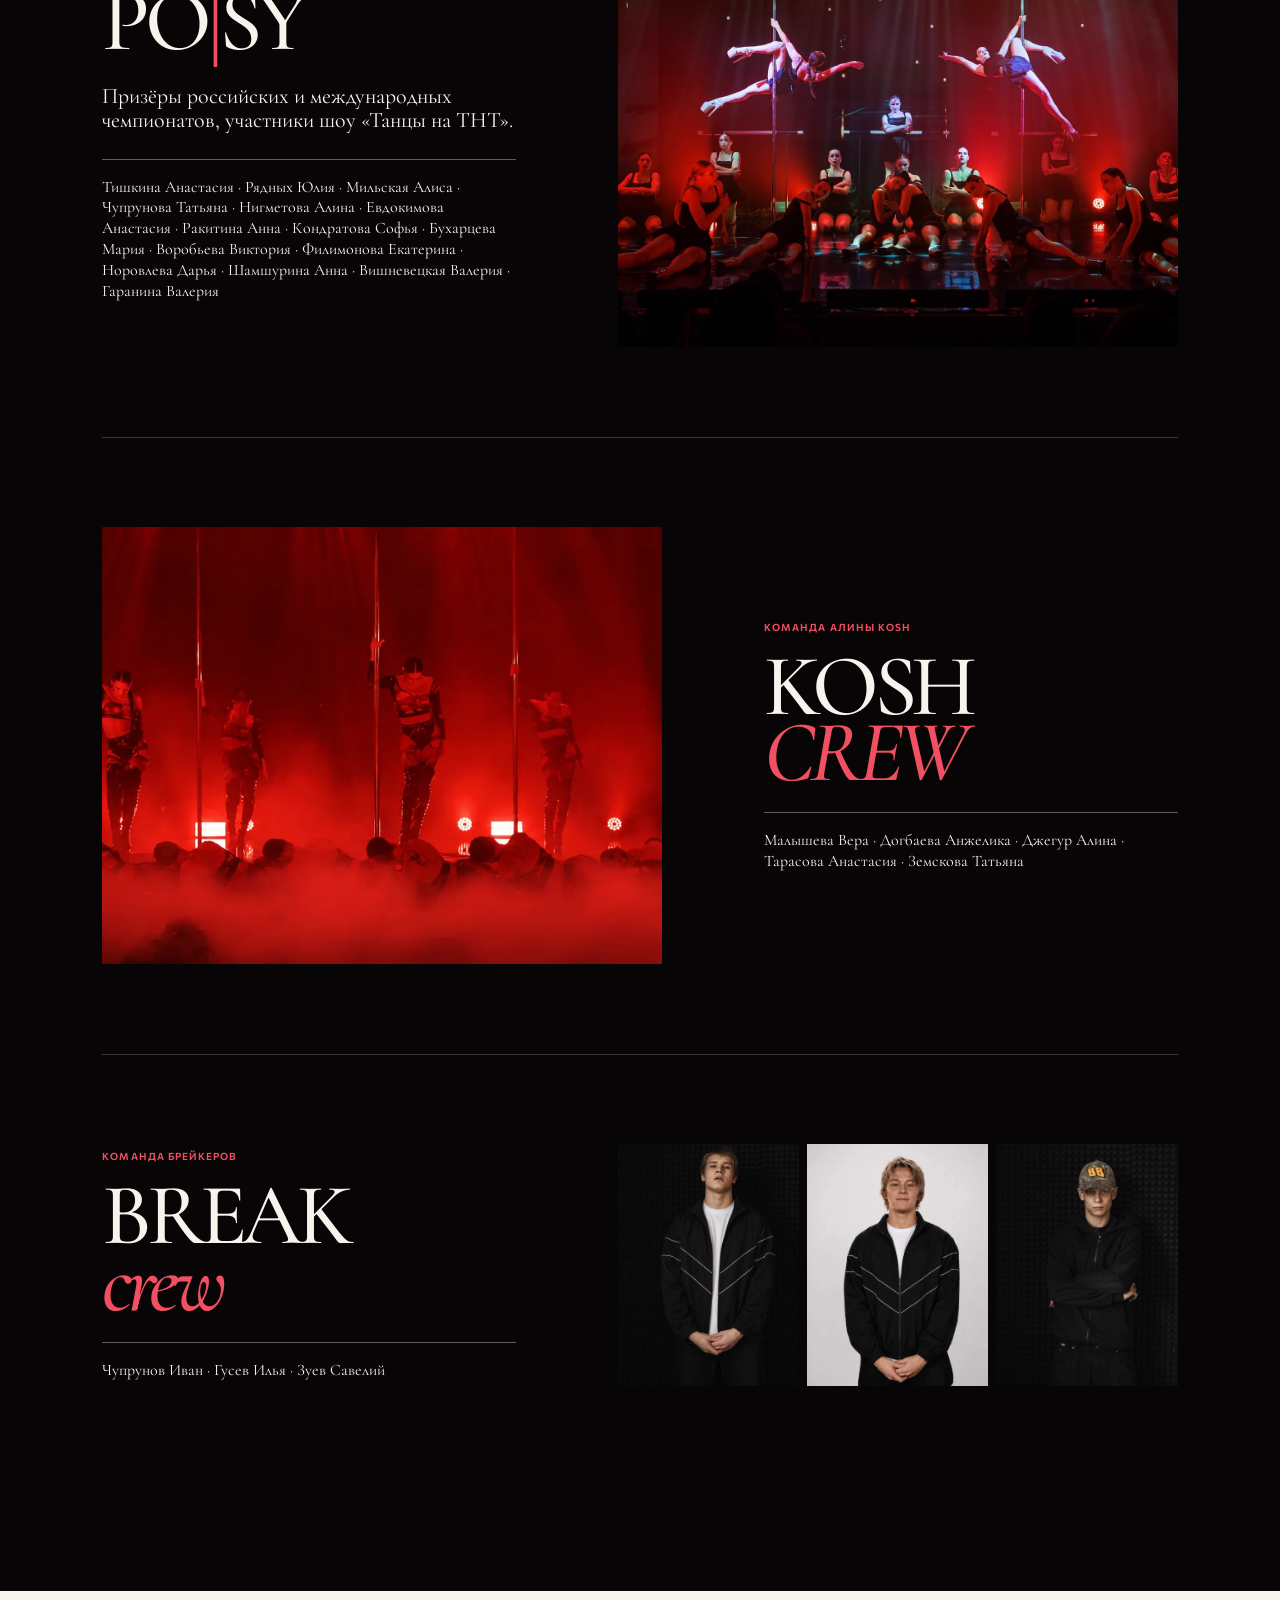
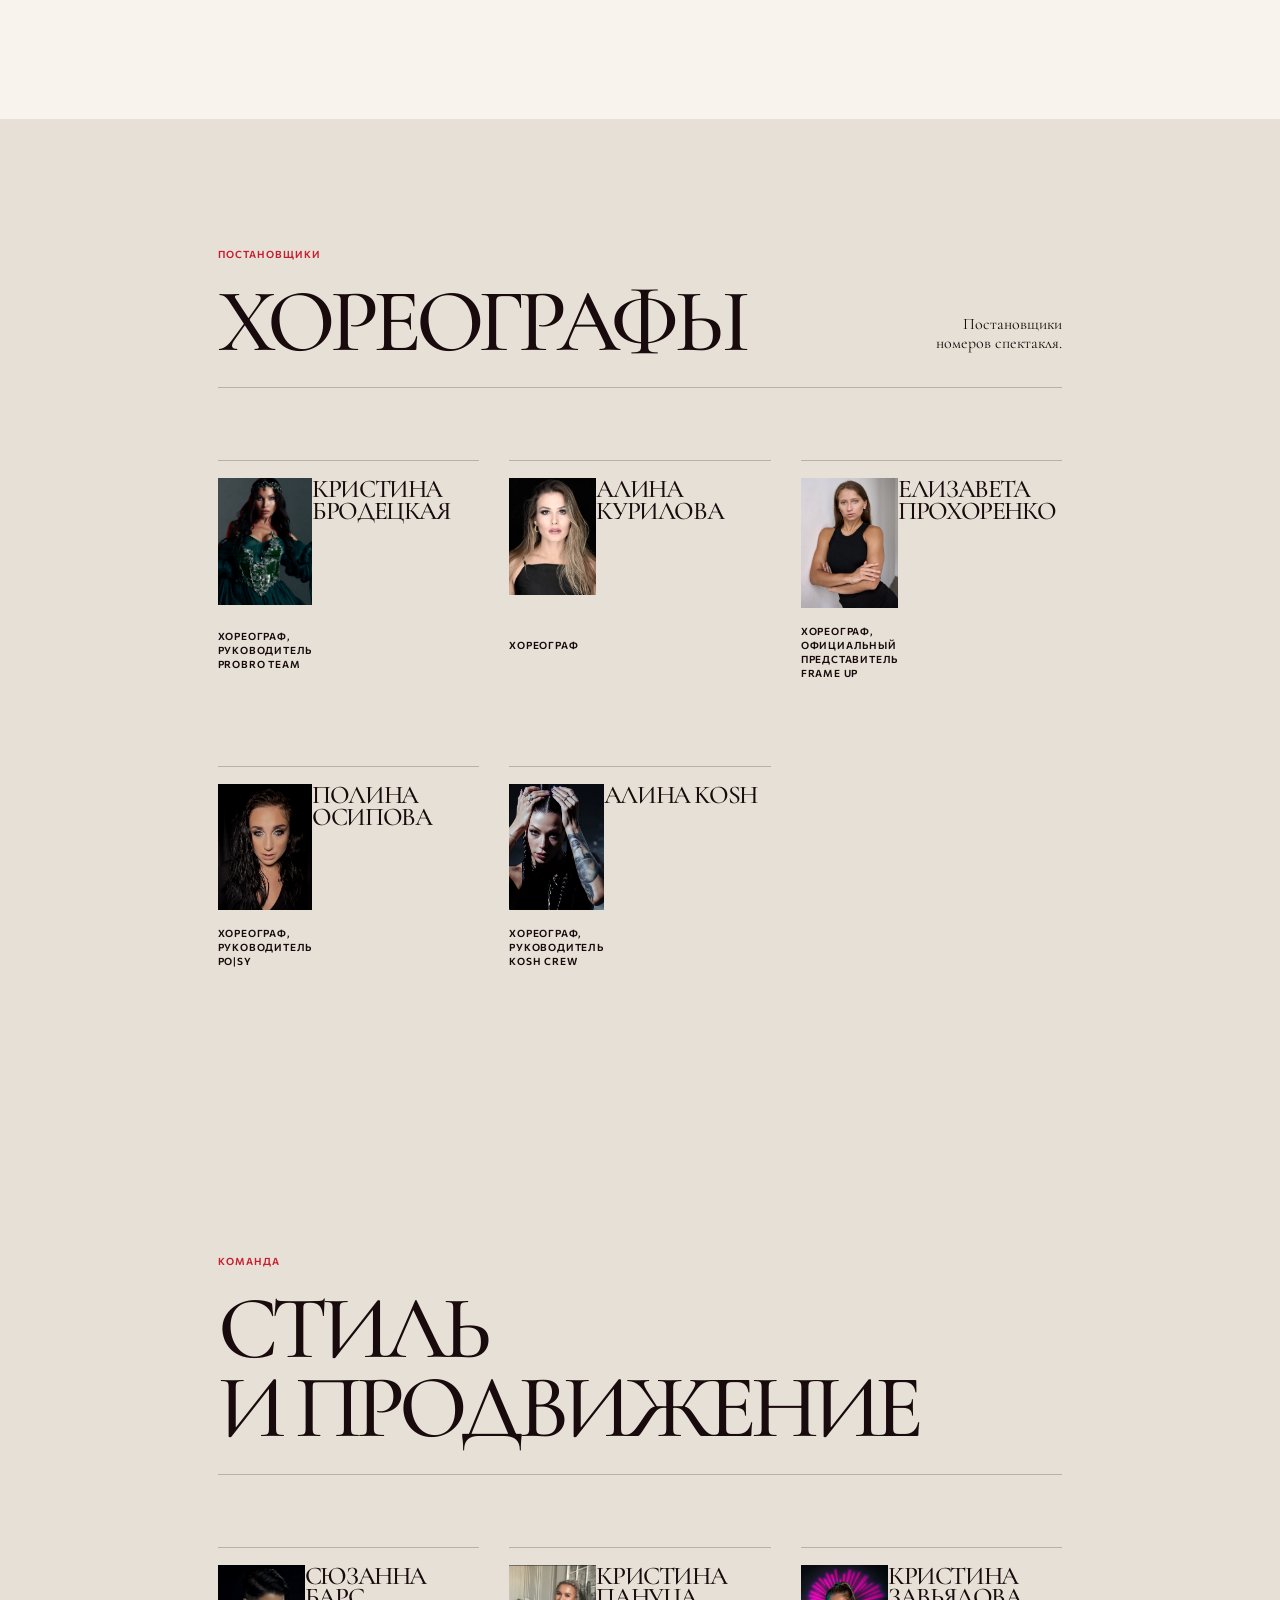
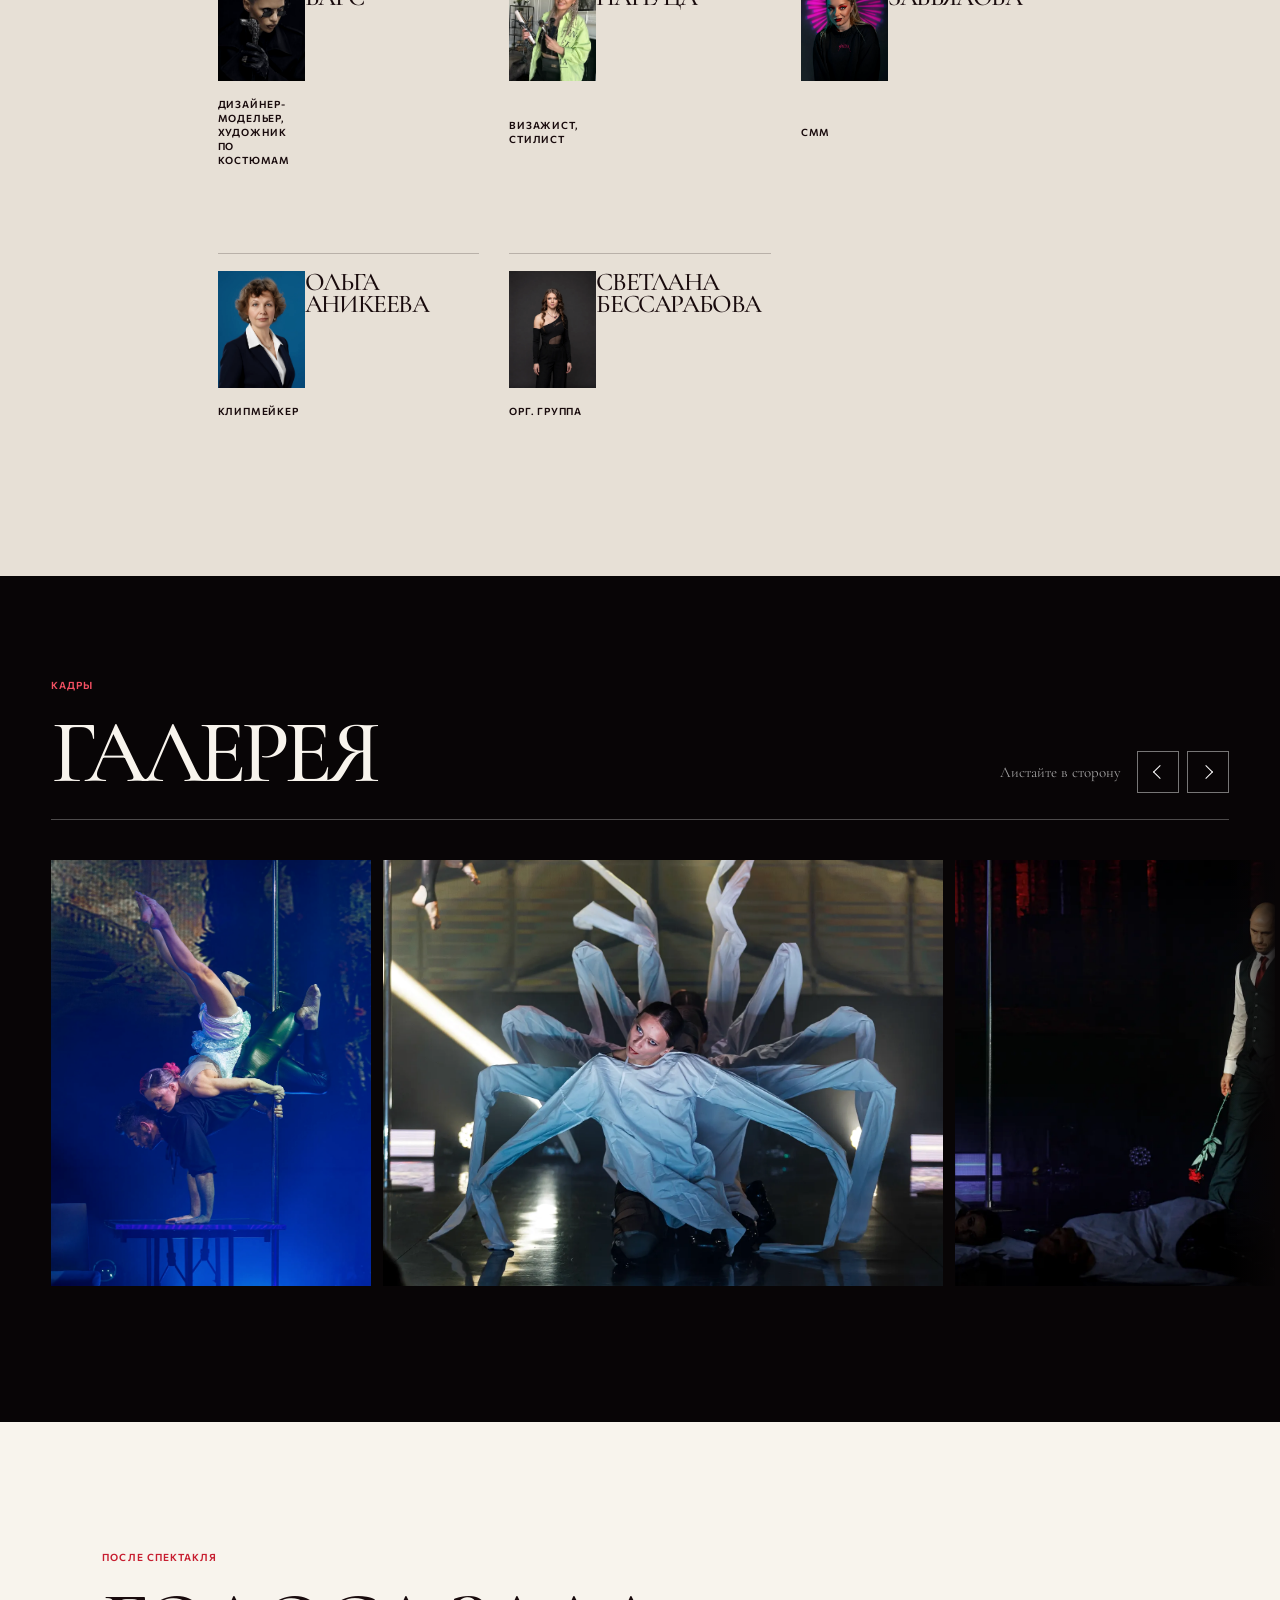
==== commit 1379d356: "Add Anastasia Boyko portrait Co-authored-by: Cursor <cursoragent@cursor.com>" ====
--- a/index.html
+++ b/index.html
@@ -478,7 +478,7 @@
             <p class="person__bio">Артист Московского цирка Никулина на Цветном бульваре. Золотой призёр международных цирковых фестивалей.</p>
           </article>
           <article class="person reveal">
-            <div class="portrait portrait--empty" aria-hidden="true"></div>
+            <div class="portrait"><img src="media/images/artists/anastasia-boyko.webp" alt="Анастасия Бойко" width="675" height="900" loading="lazy"></div>
             <h3>Анастасия<br>Бойко</h3>
             <p class="person__bio">Экс-артистка балета Ростовского государственного музыкального театра, многократная чемпионка в направлении pole art.</p>
           </article>
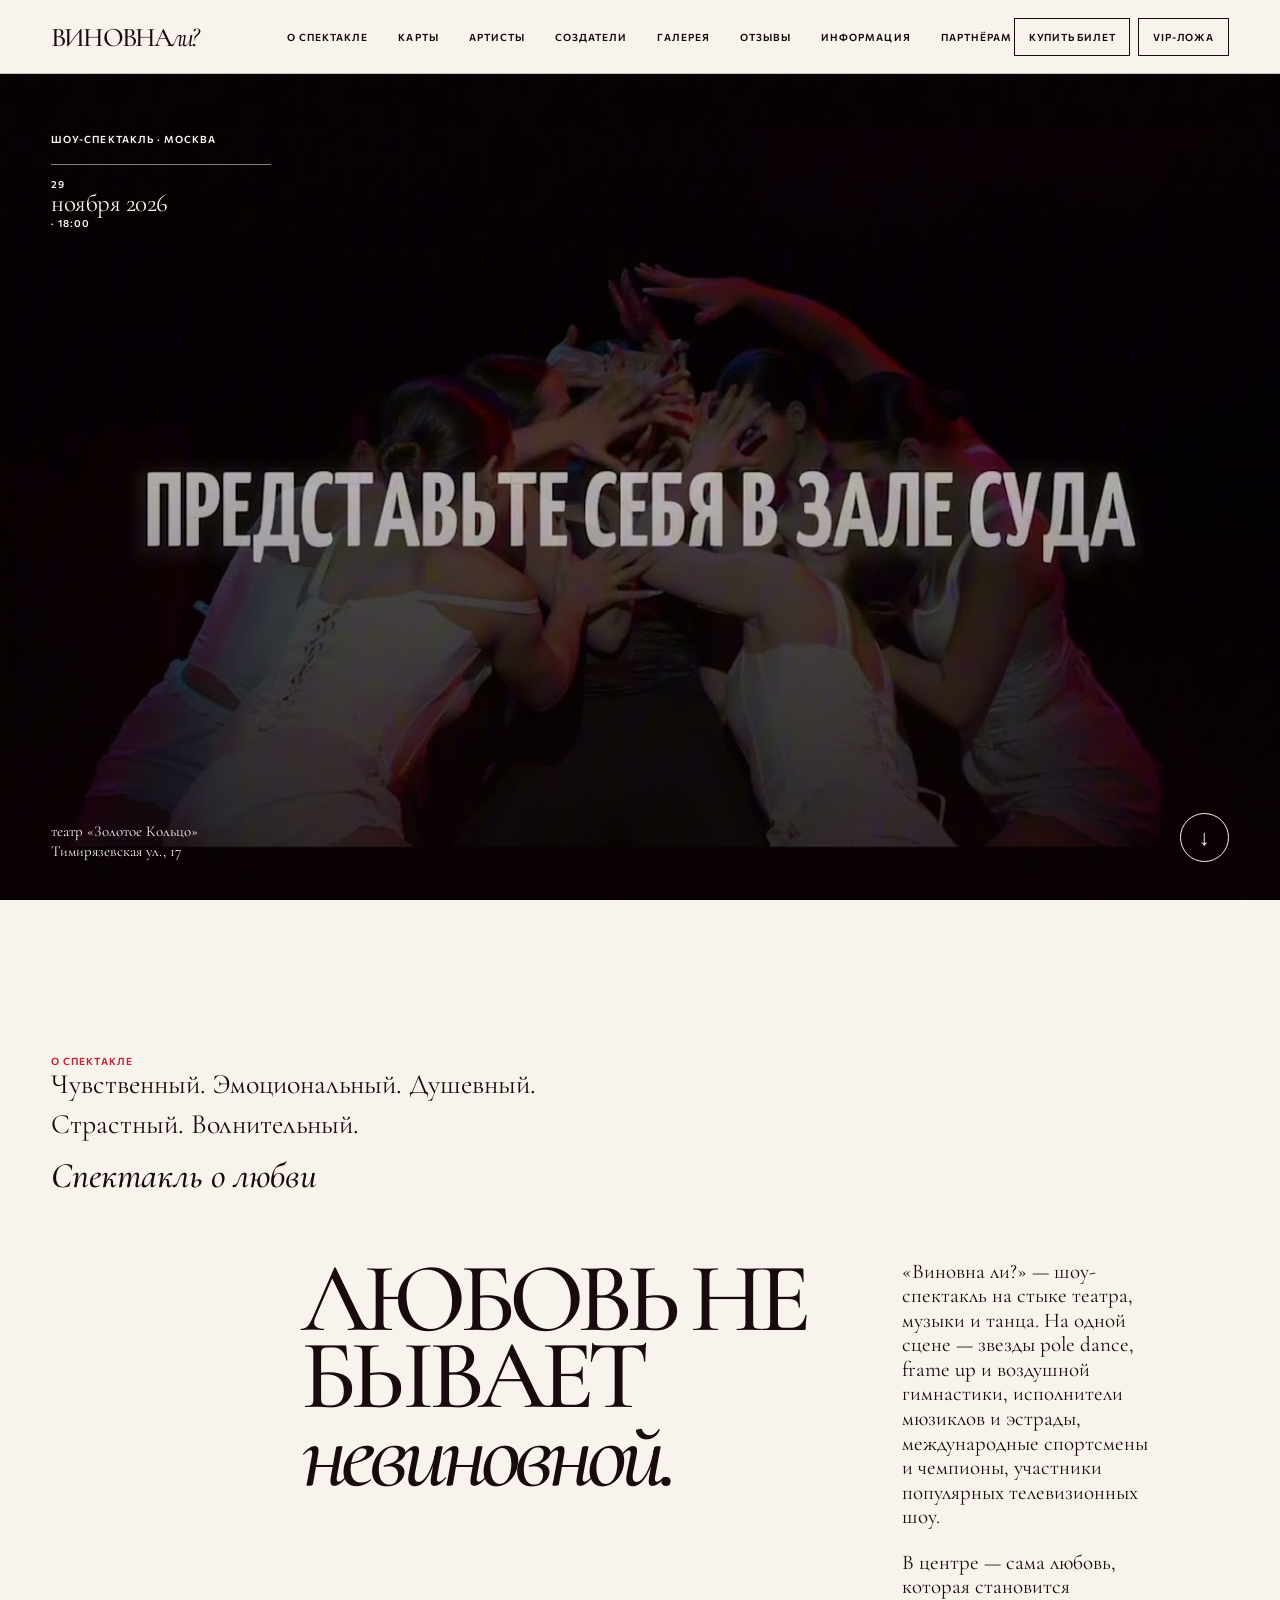
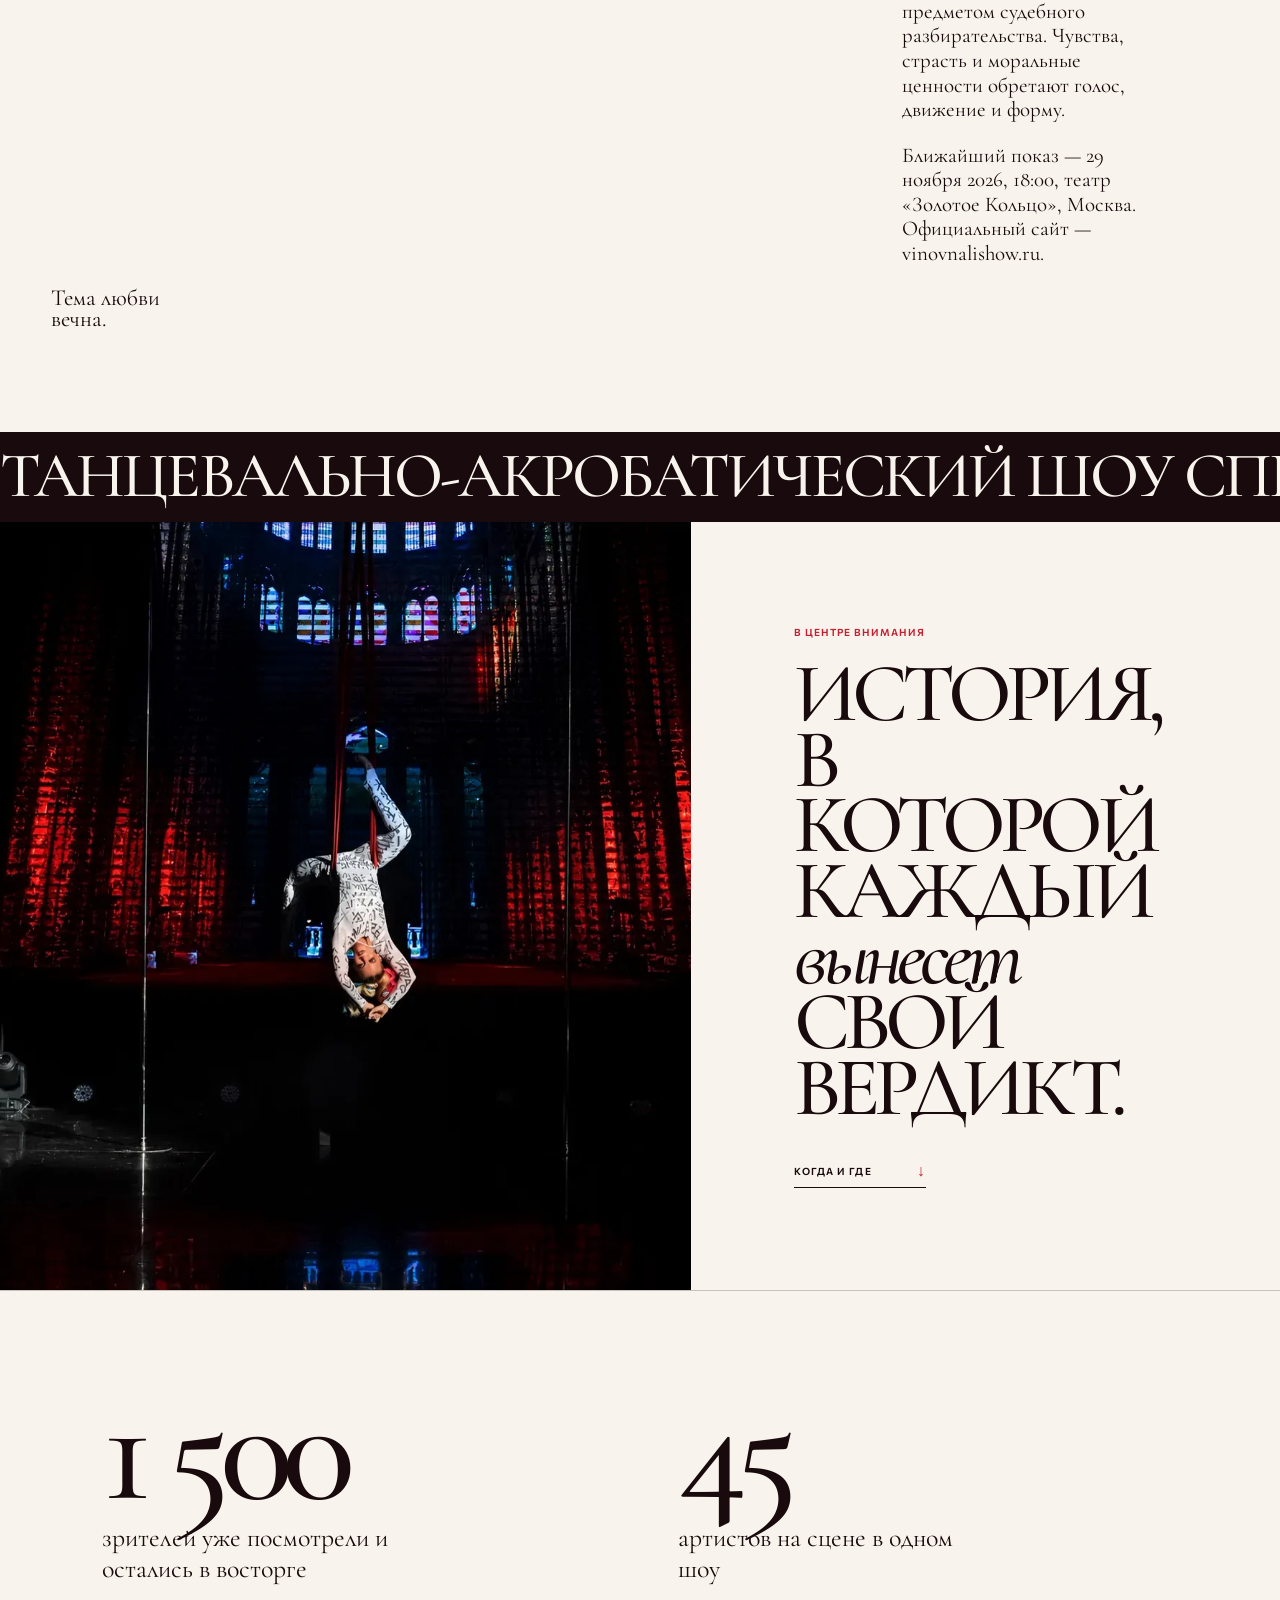
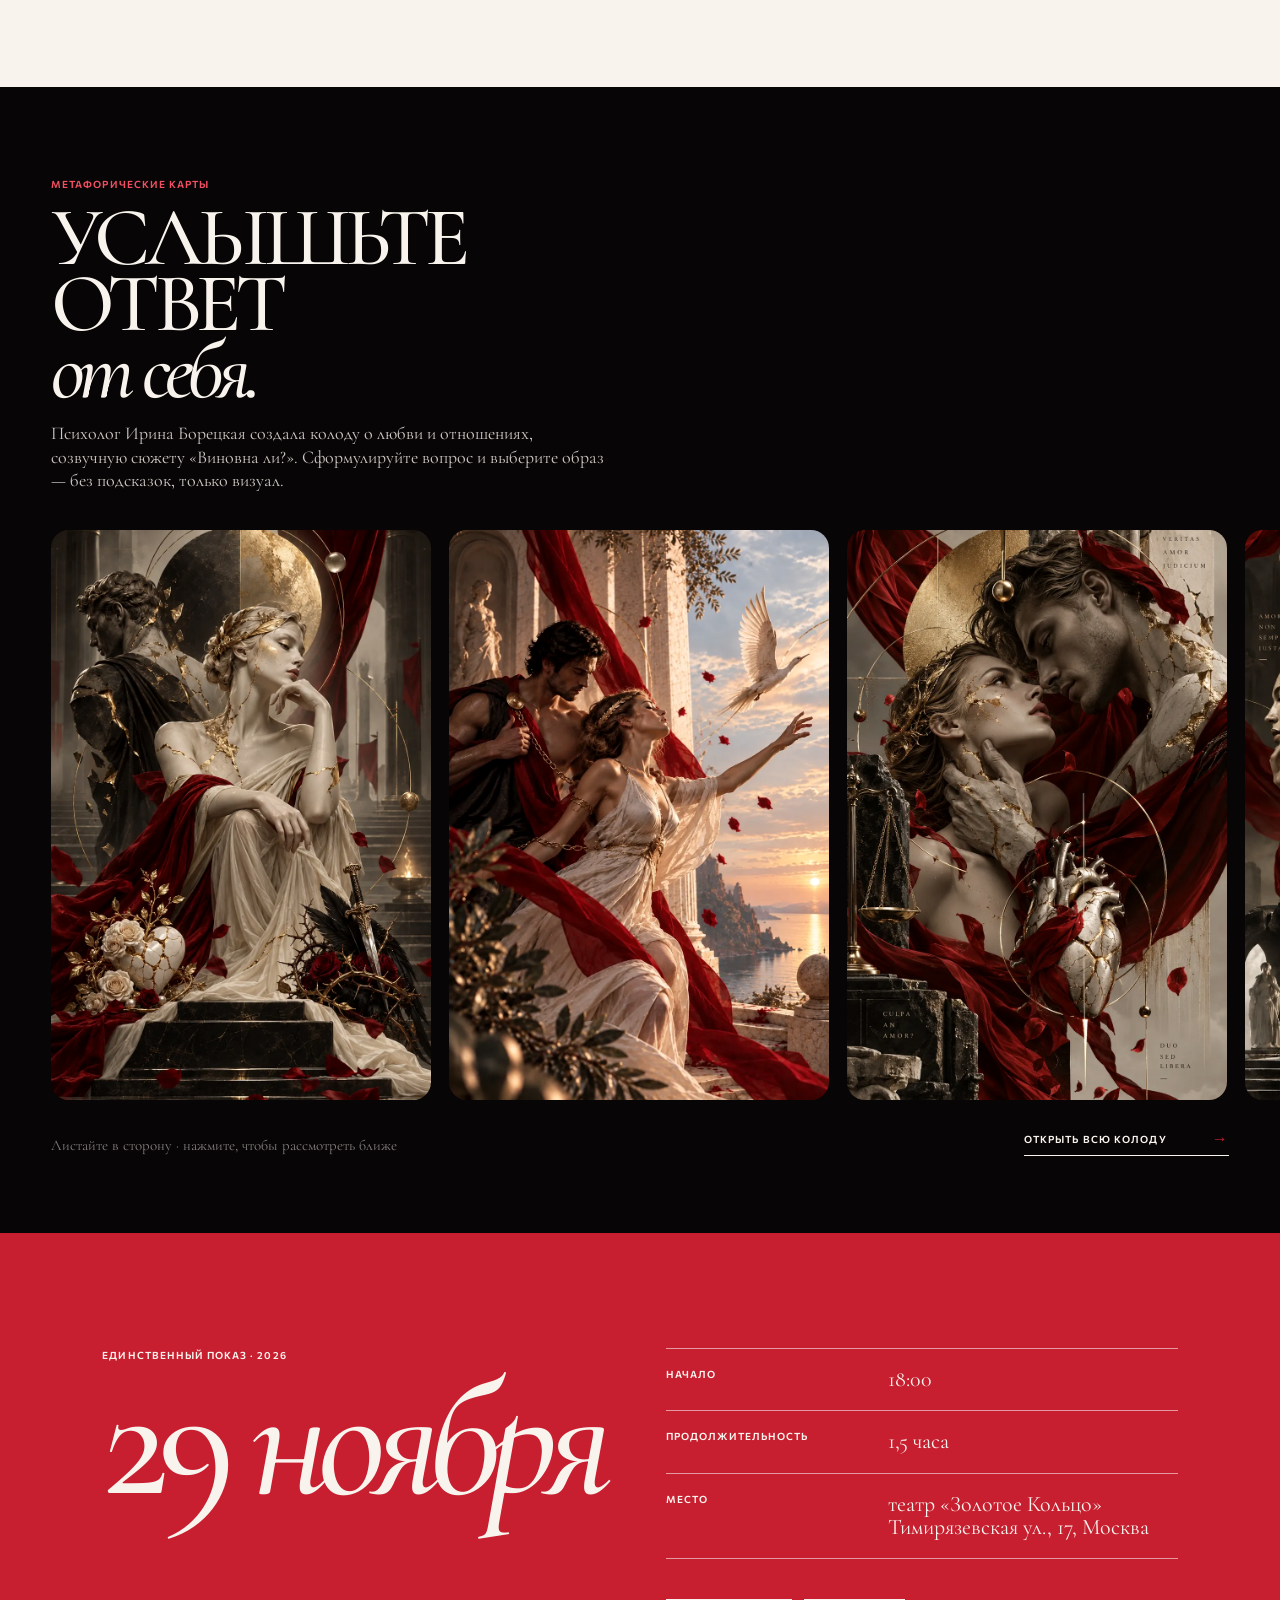
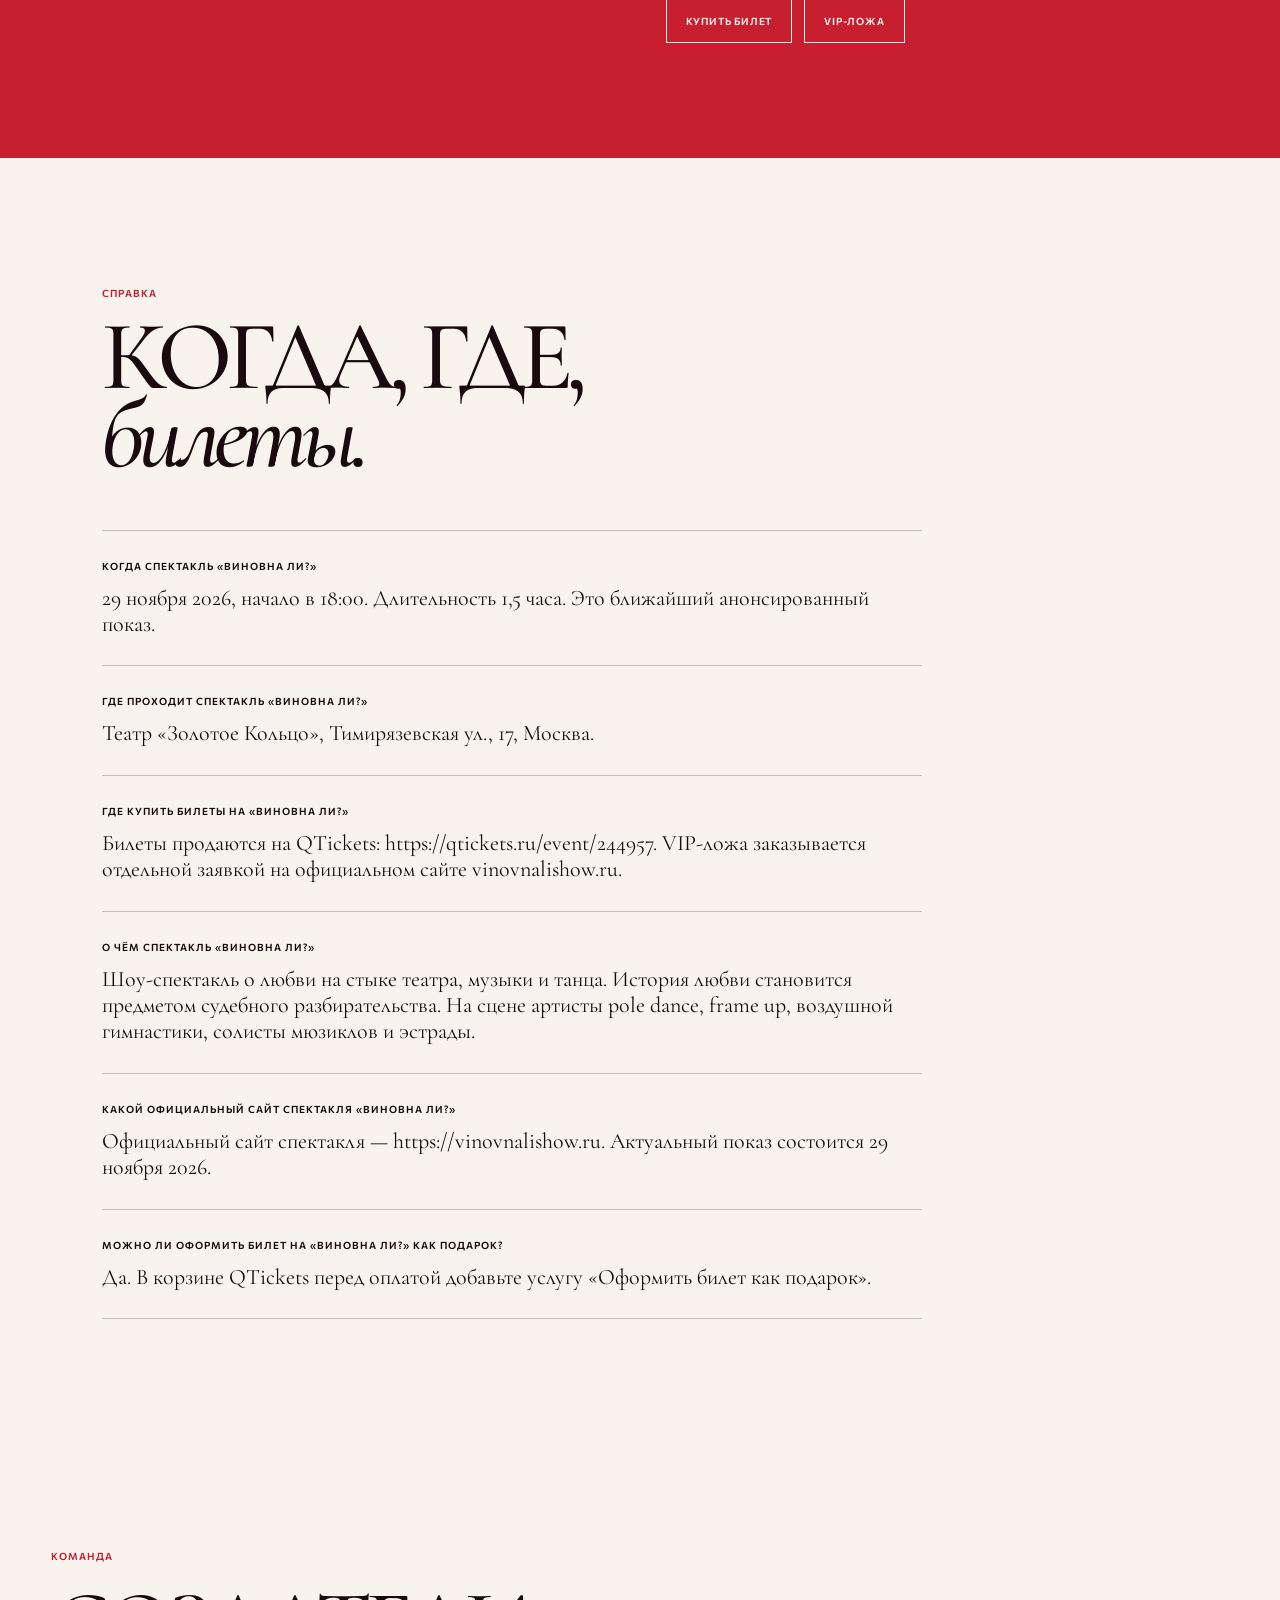
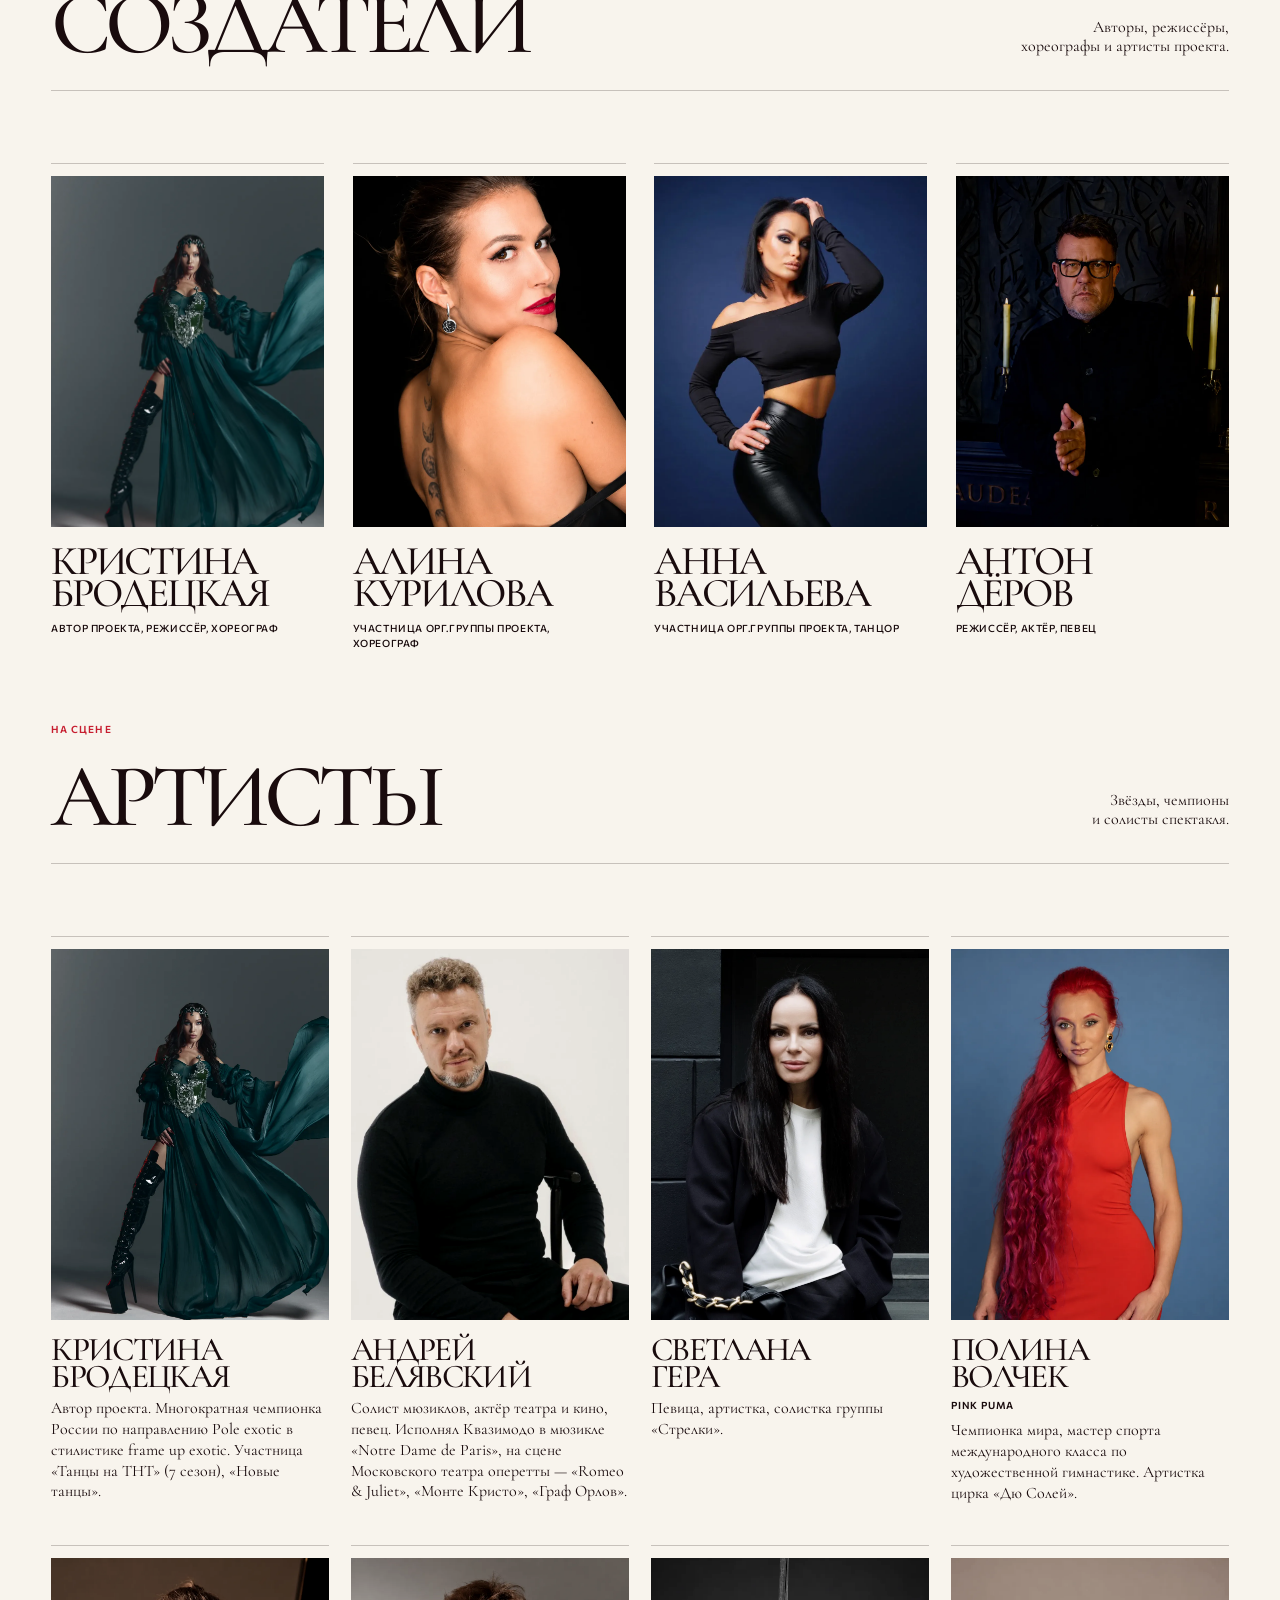
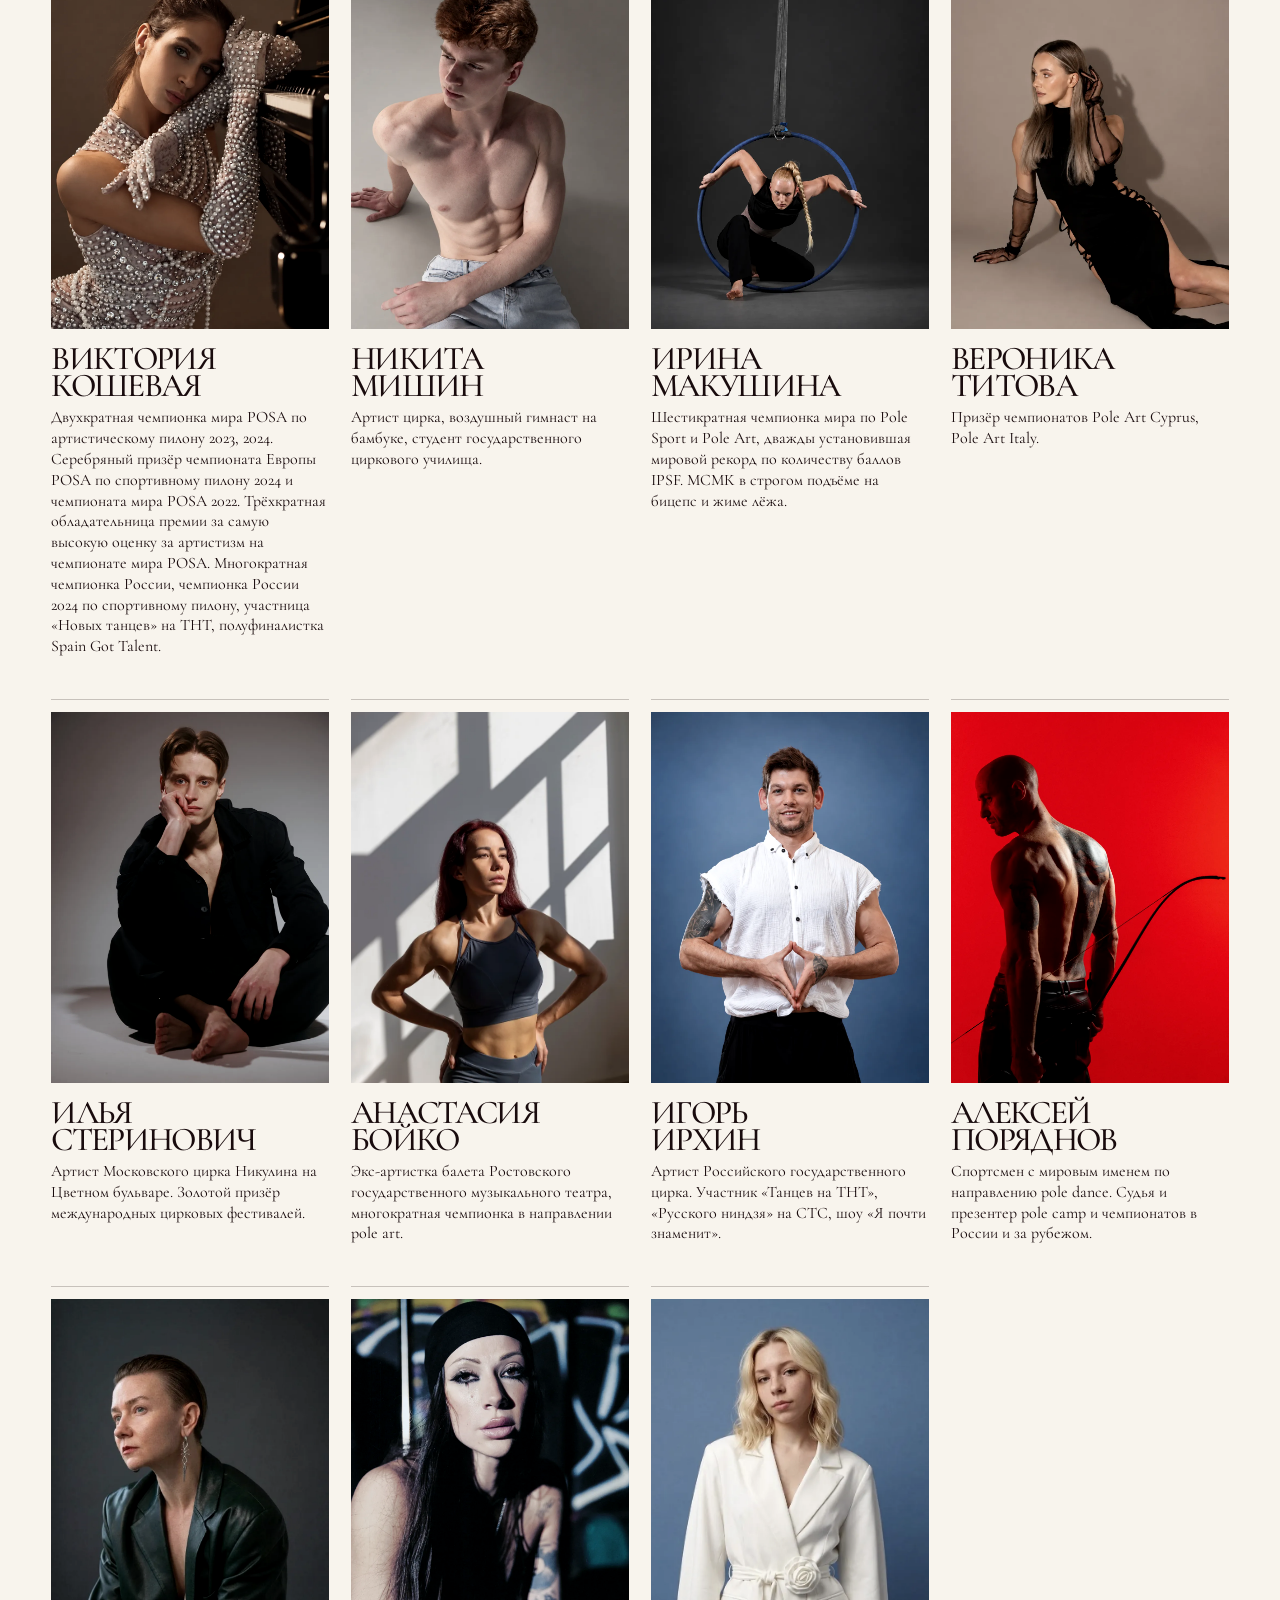
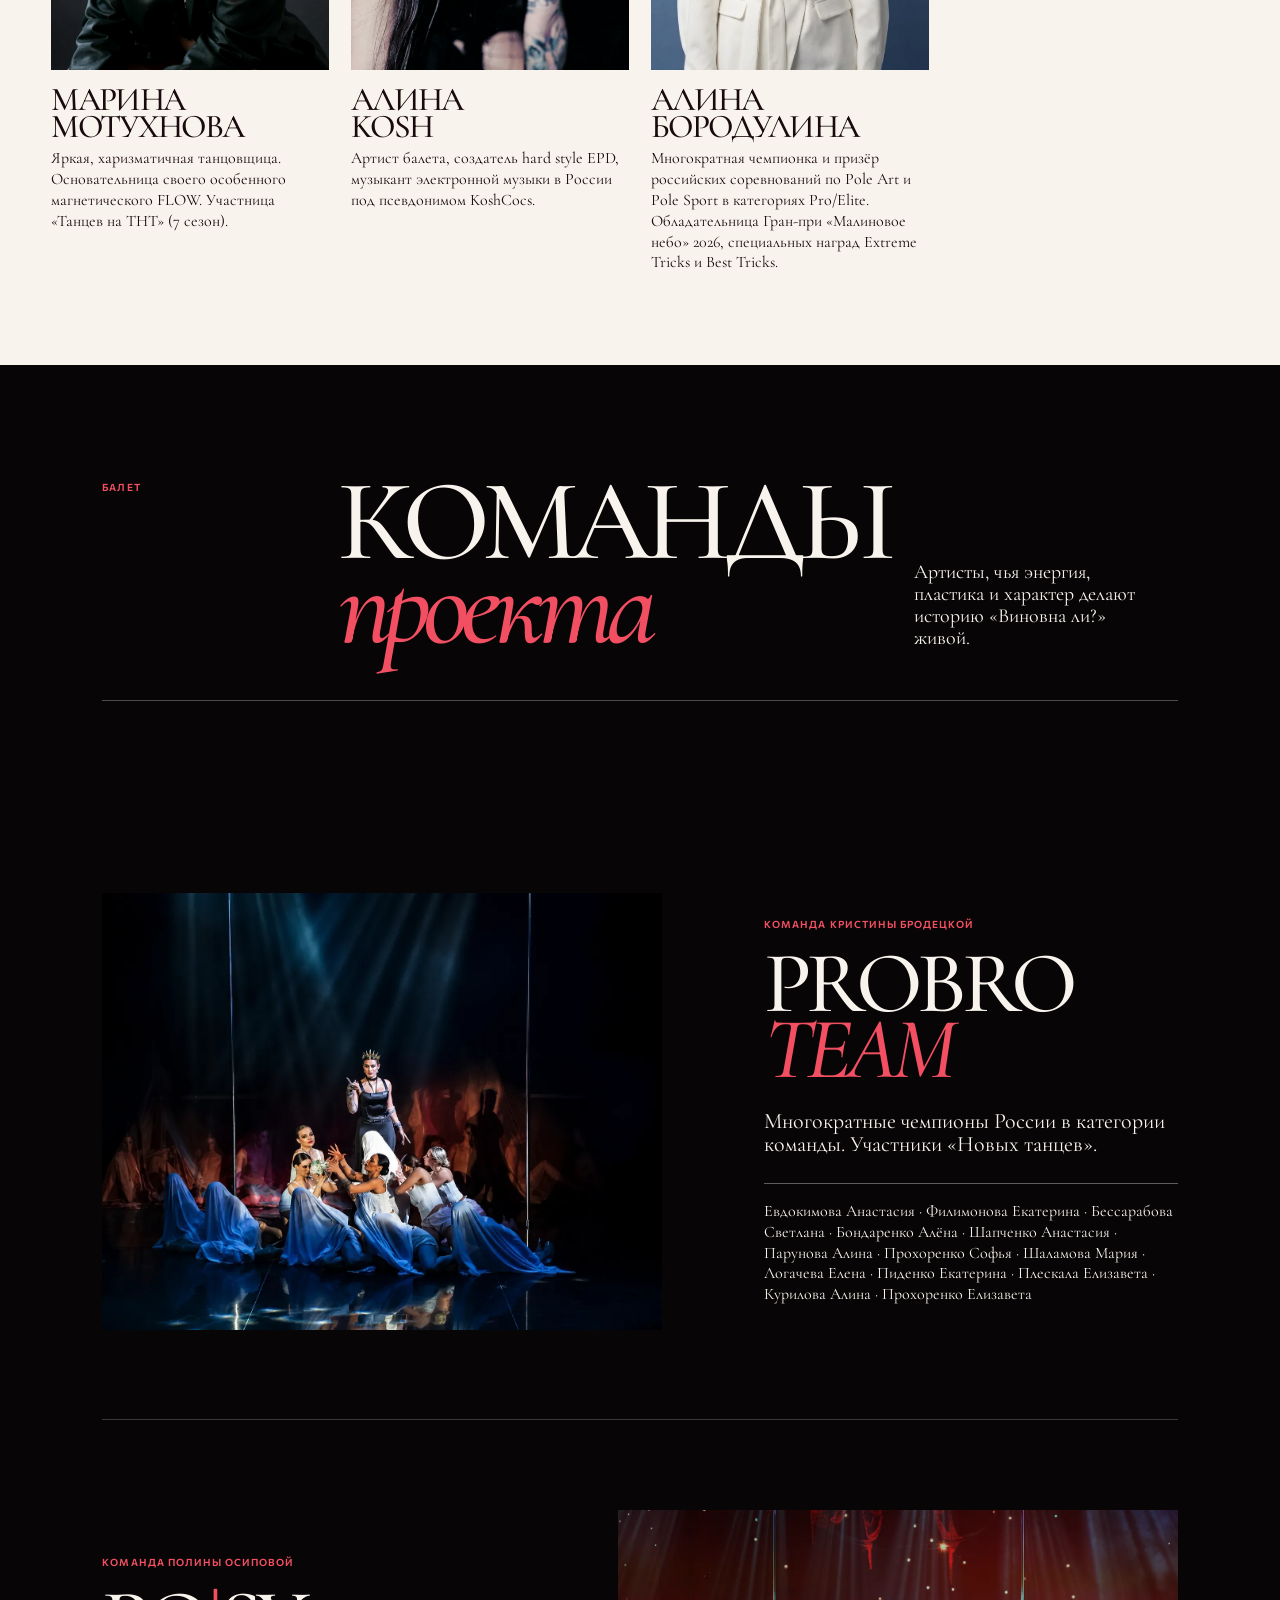
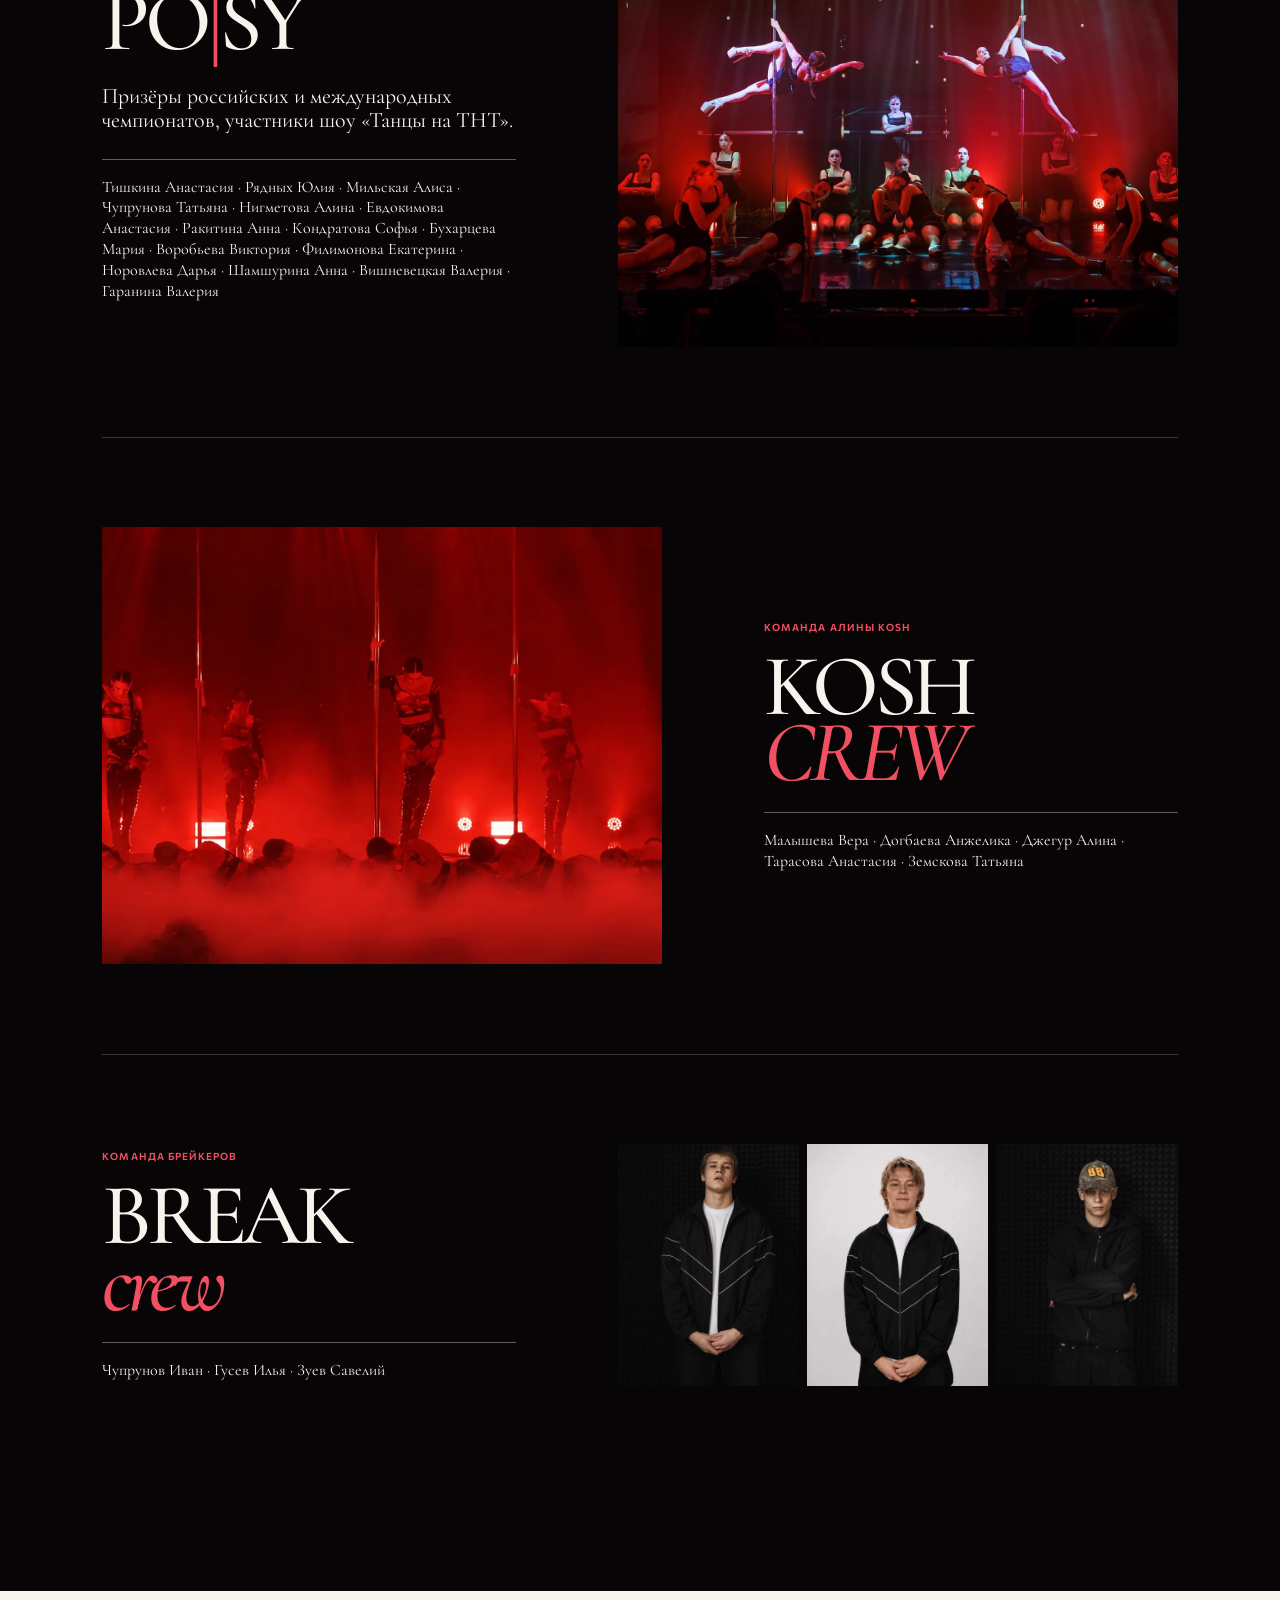
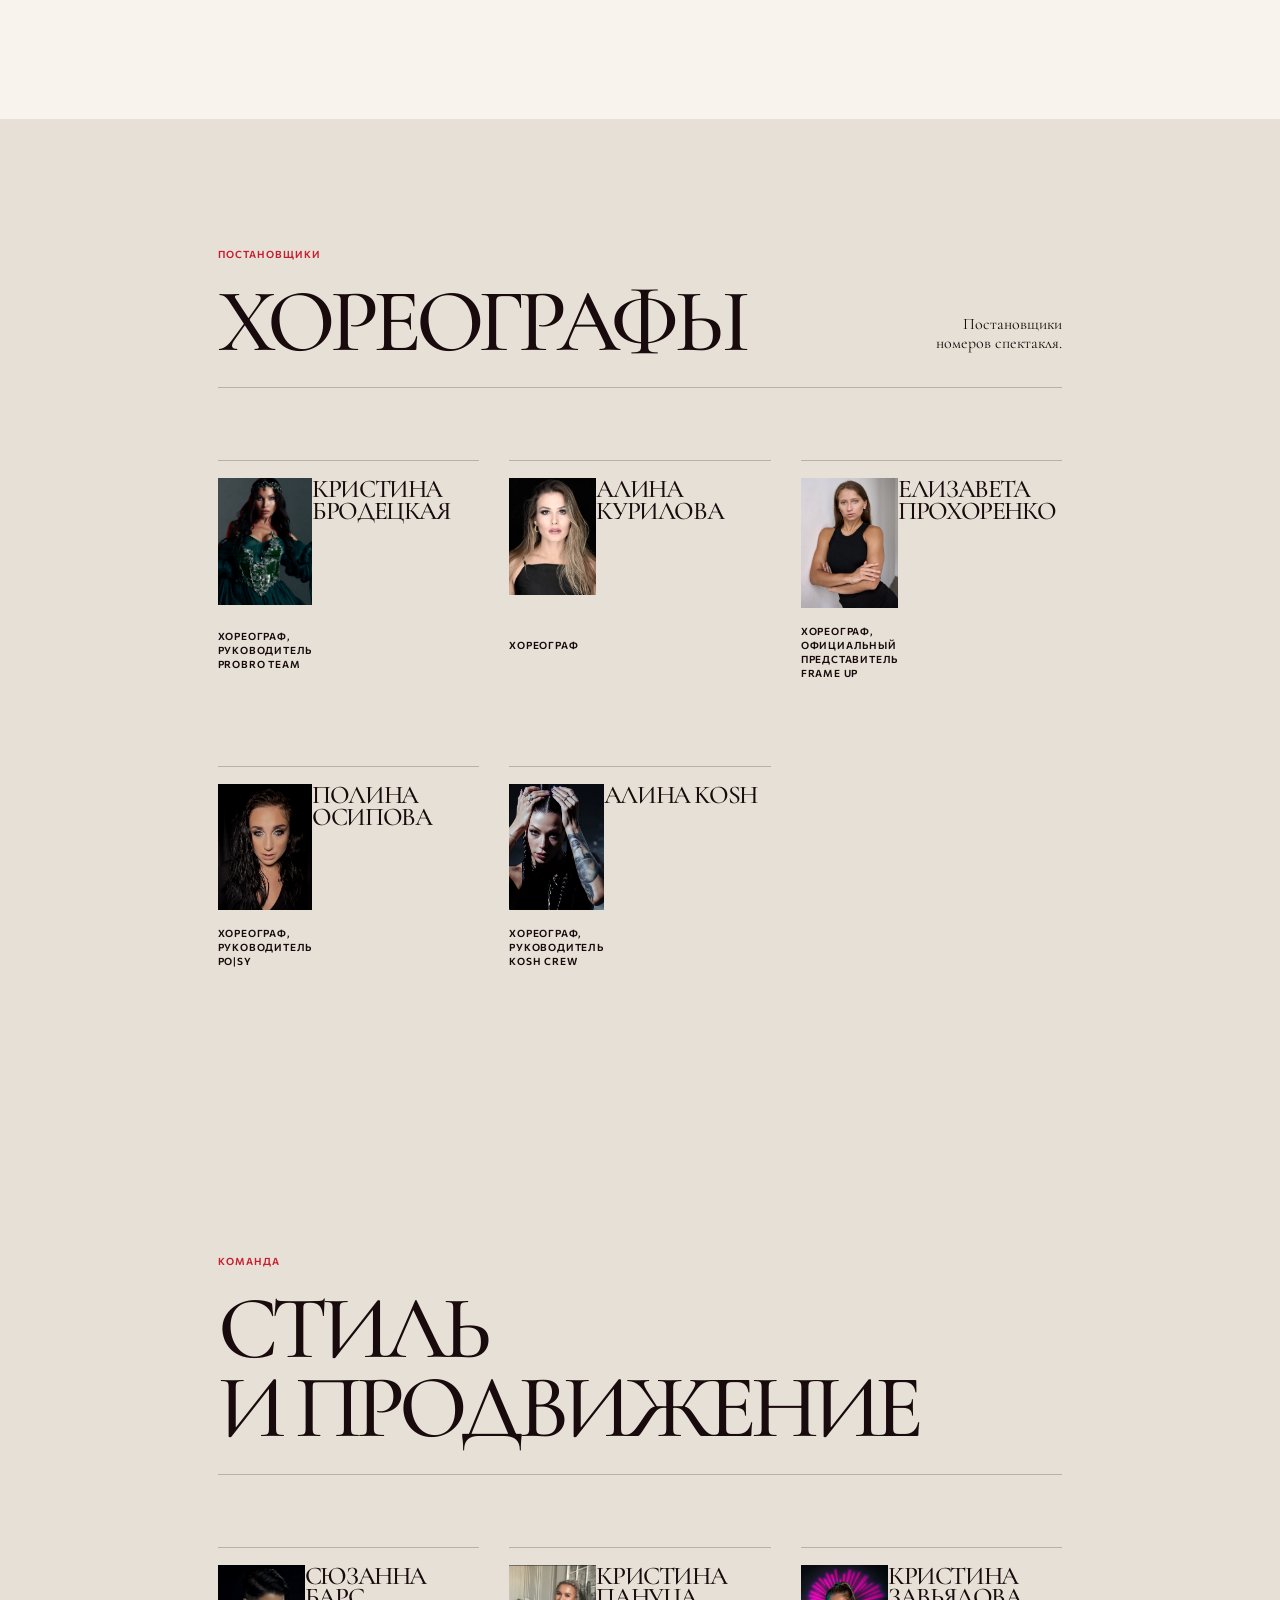
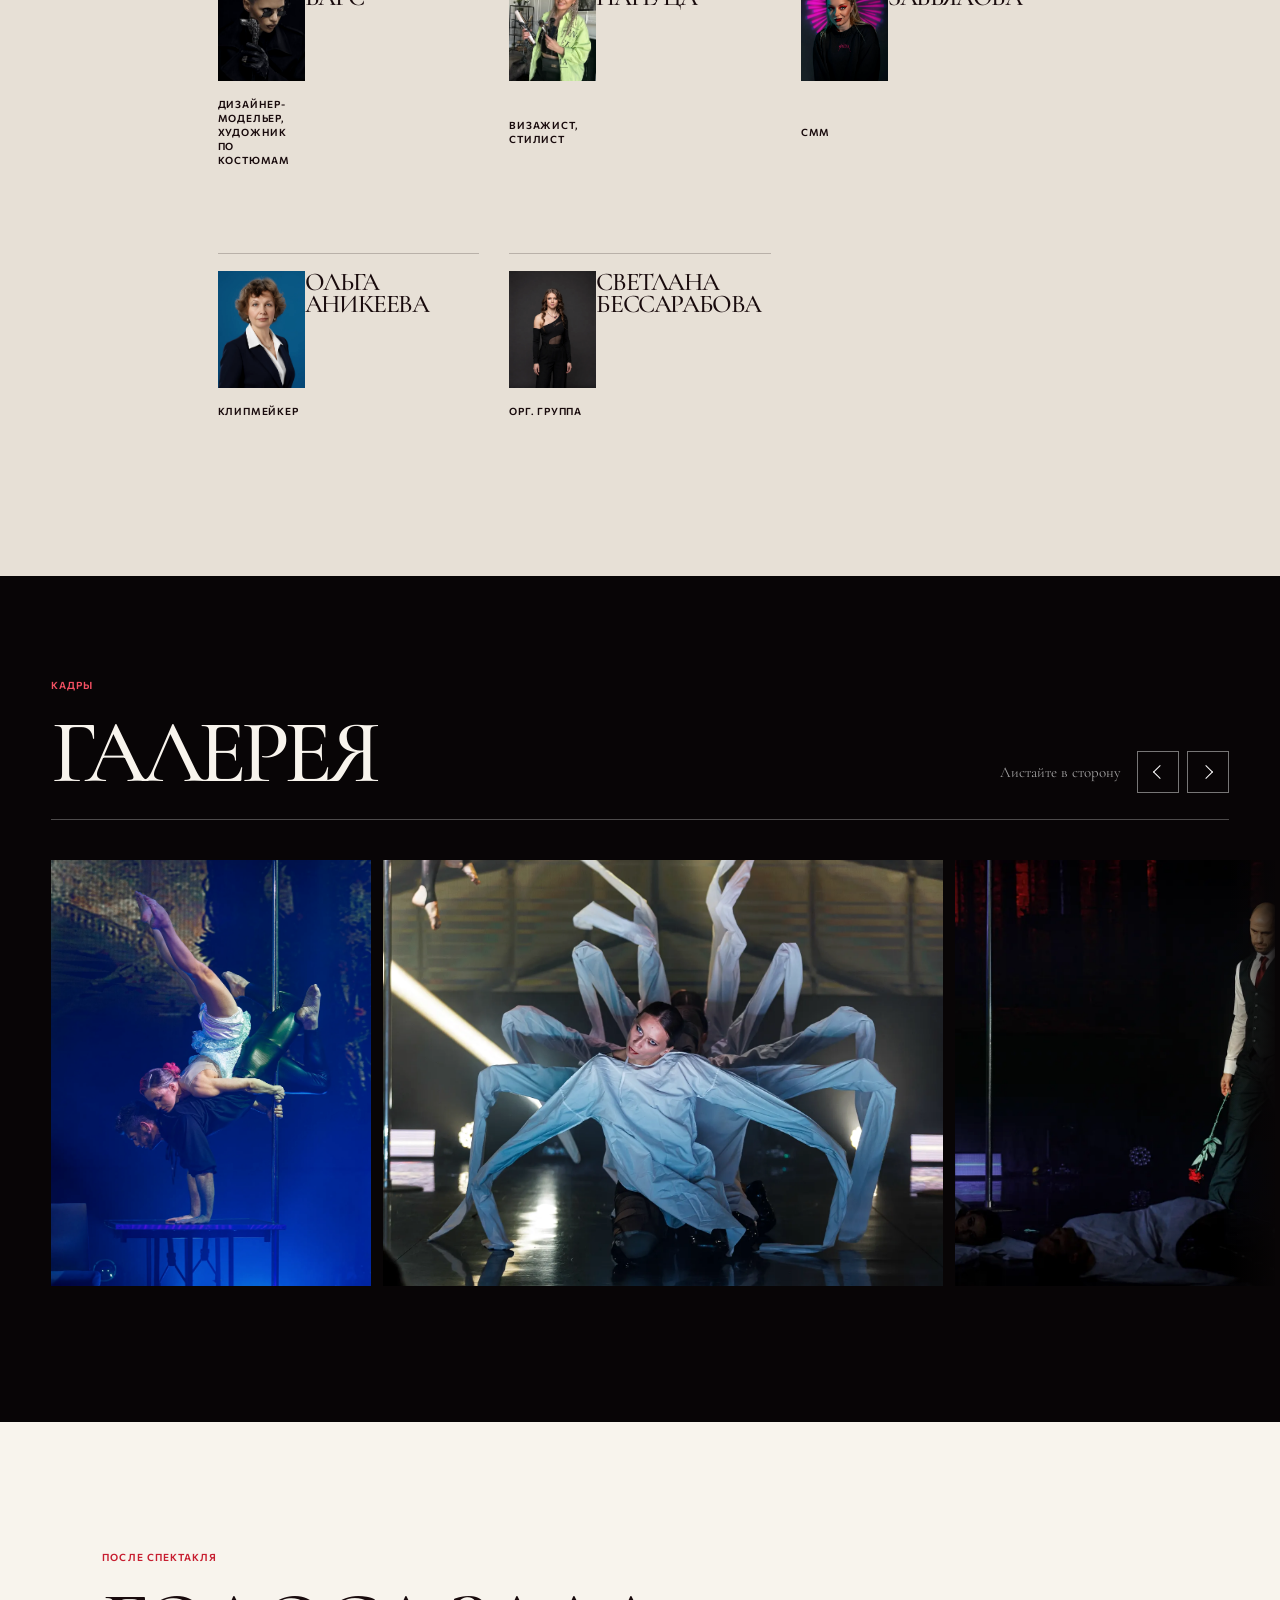
==== commit 8c962d0d: "Add MelniApps credit to the show footer. Co-authored-by: Cursor <cursoragent@cursor.com>" ====
--- a/index.html
+++ b/index.html
@@ -220,7 +220,7 @@
   <link rel="preconnect" href="https://fonts.googleapis.com">
   <link rel="preconnect" href="https://fonts.gstatic.com" crossorigin>
   <link href="https://fonts.googleapis.com/css2?family=Commissioner:wght@400;500;600&family=Cormorant+Garamond:ital,wght@0,400;0,500;0,600;0,700;1,400;1,500;1,600&display=swap" rel="stylesheet">
-  <link rel="stylesheet" href="styles.css?v=20261004a">
+  <link rel="stylesheet" href="styles.css?v=20261006a">
 </head>
 <body>
   <header class="site-header">
@@ -841,7 +841,7 @@
       <p class="meta-disclaimer">*Instagram — продукт Meta, деятельность которой запрещена на территории РФ.</p>
     </div>
     <div class="footer-meta">
-      <small>© 2026 «Виновна ли?»<br>ИП Бродецкая · ИНН 701742111950</small>
+      <small>© 2026 «Виновна ли?»<br>ИП Бродецкая · ИНН 701742111950<br><a class="footer-dev" href="https://melniapps.com" target="_blank" rel="noopener noreferrer">Разработчик: MelniApps LLC.</a></small>
       <a class="back-to-top" href="#top" aria-label="Вернуться наверх">↑</a>
     </div>
   </footer>
--- a/styles.css
+++ b/styles.css
@@ -610,6 +610,7 @@
 footer a { text-decoration: underline; text-underline-offset: 3px; }
 footer p, footer small { font-size: 10px; font-weight: 400; letter-spacing: .07em; line-height: 1.6; margin: 0; }
 .footer-meta { align-items: flex-end; display: flex; justify-content: space-between; gap: 20px; min-width: 0; }
+.footer-dev { display: inline-block; margin-top: 8px; }
 .back-to-top {
   align-items: center;
   border: 1px solid rgba(248, 244, 237, .5);
